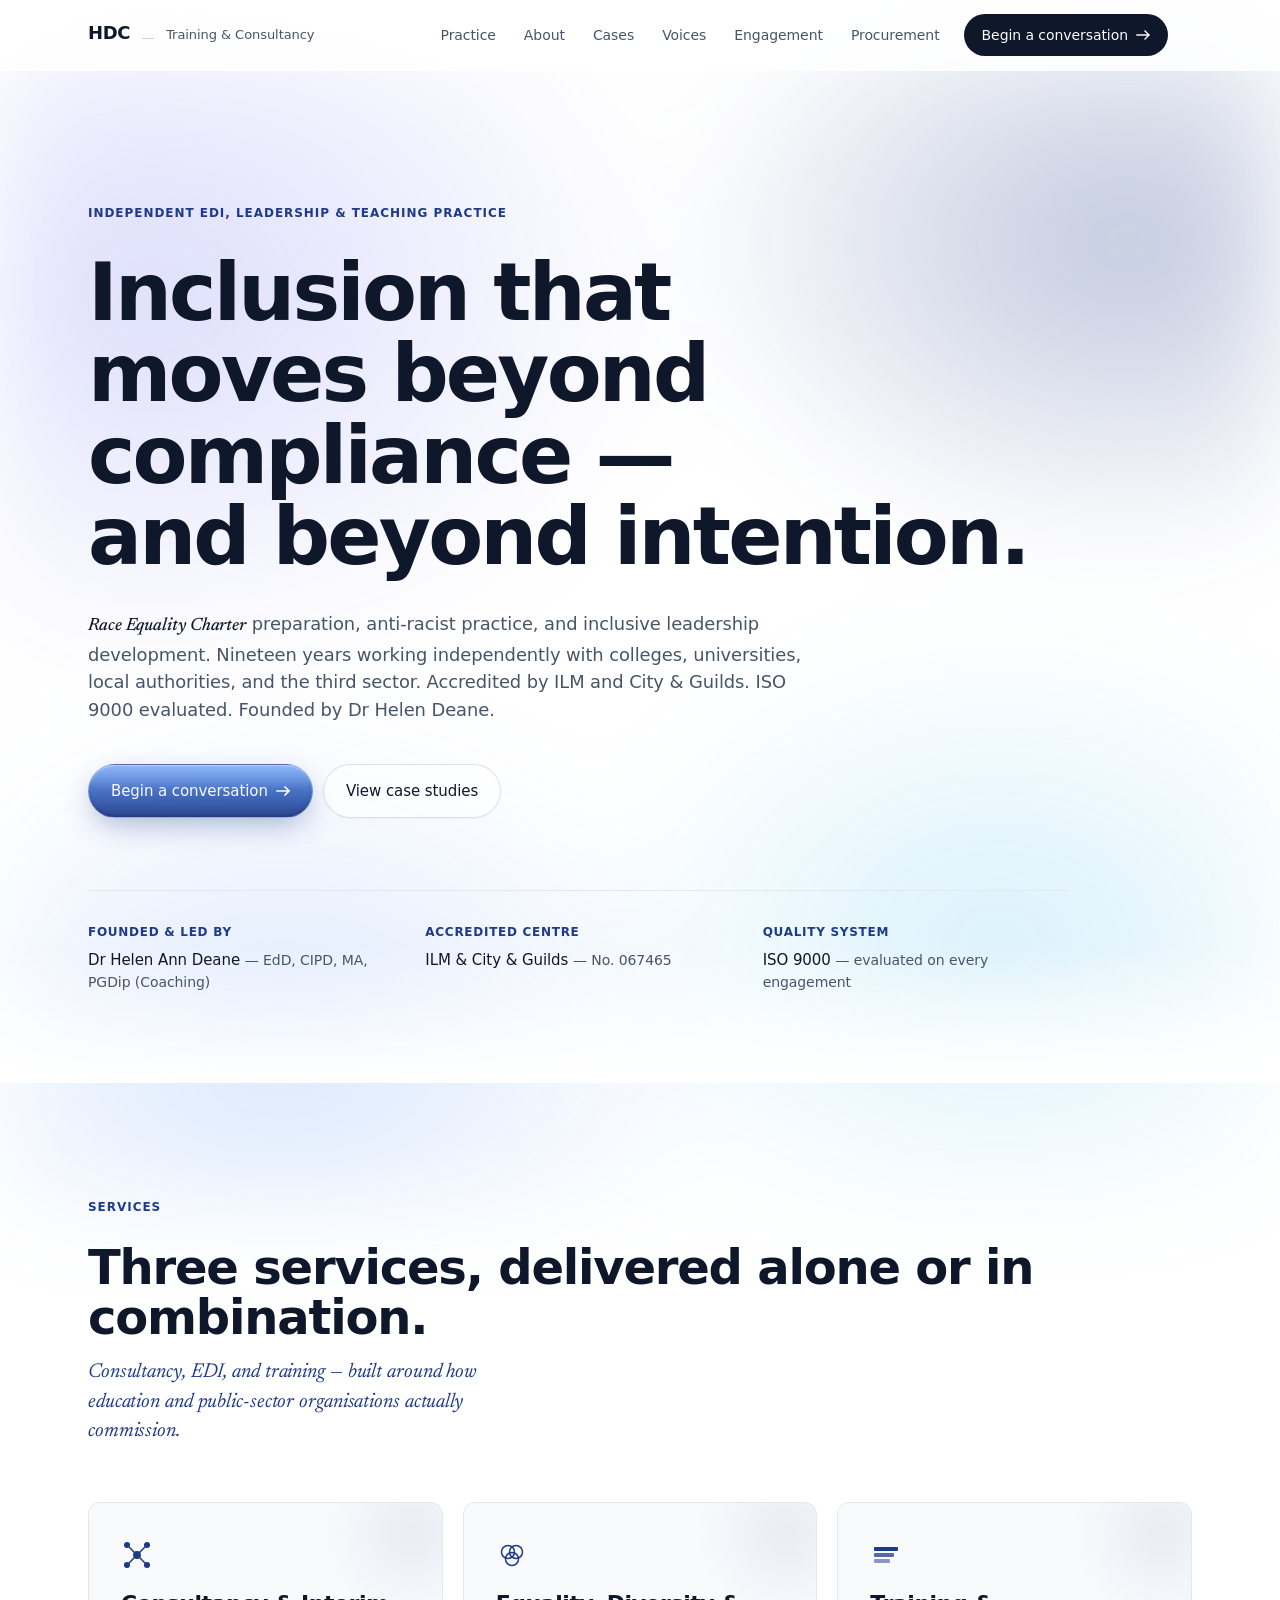
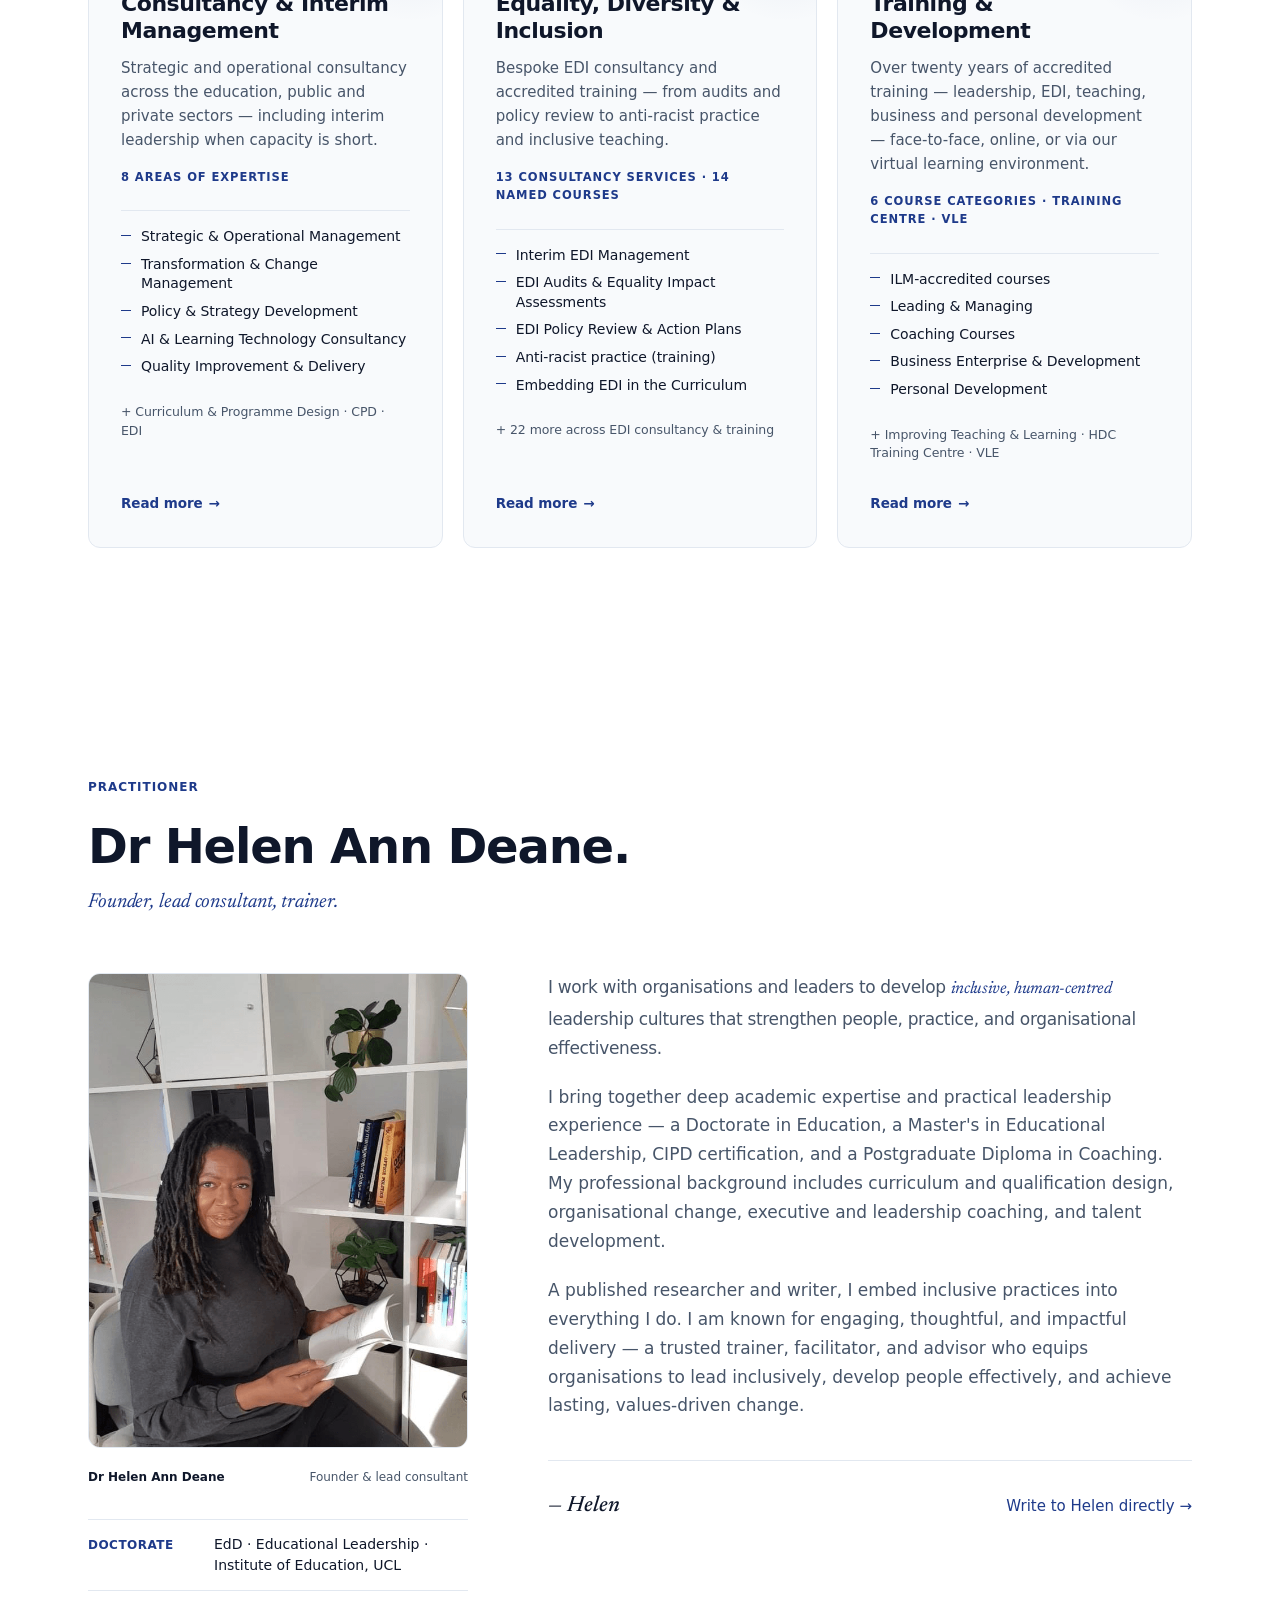
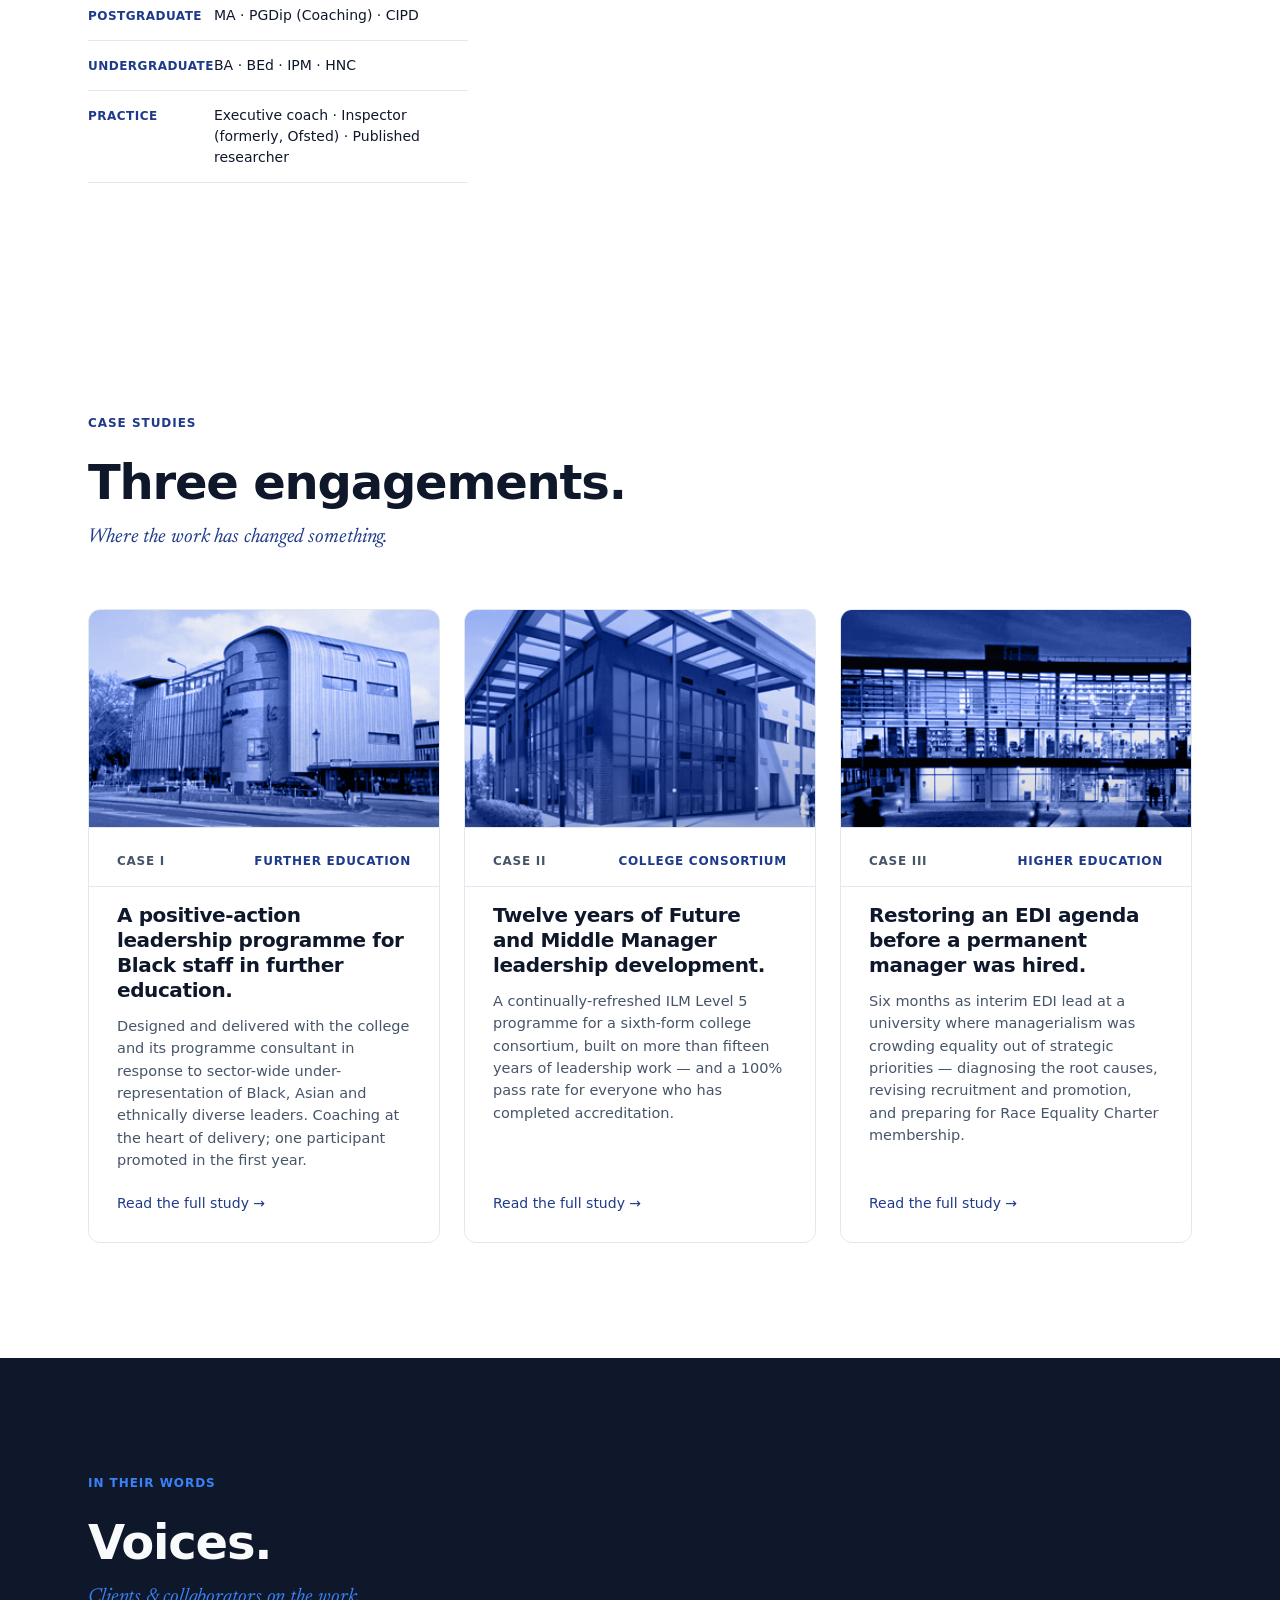
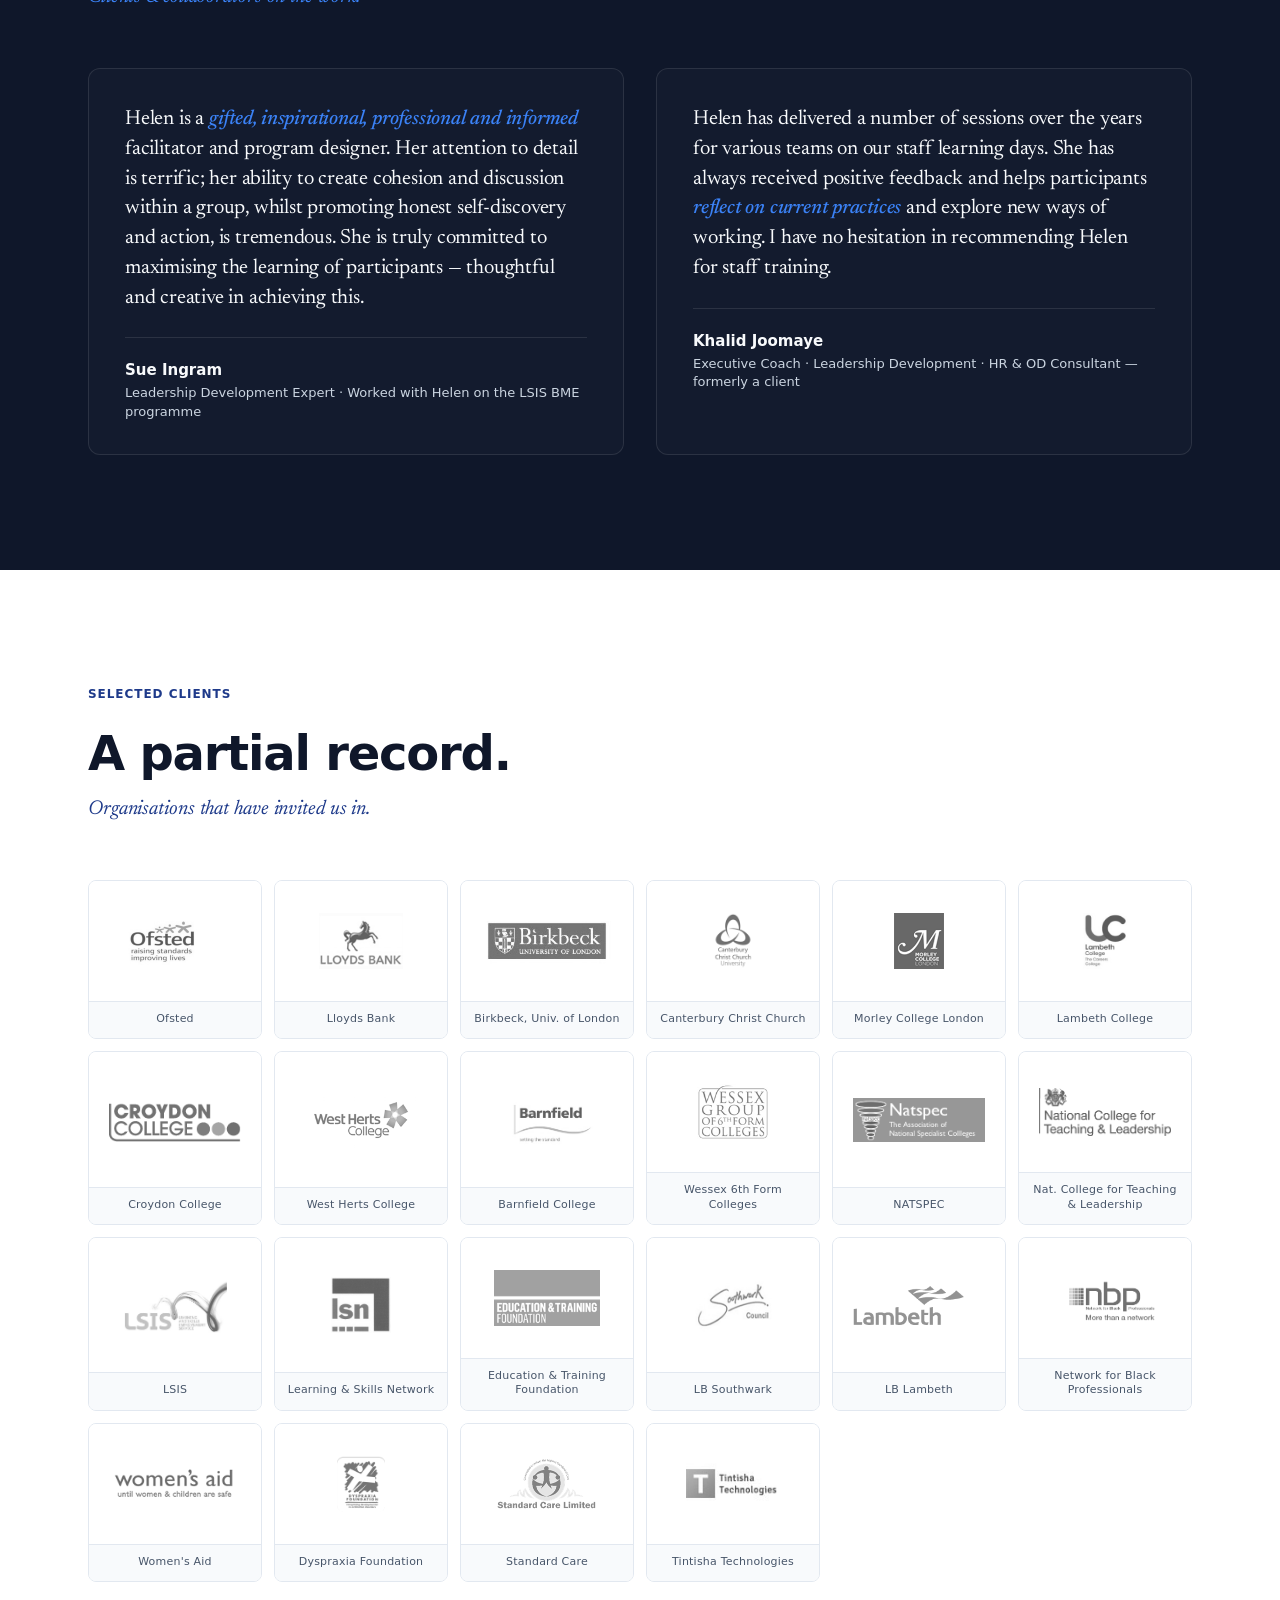
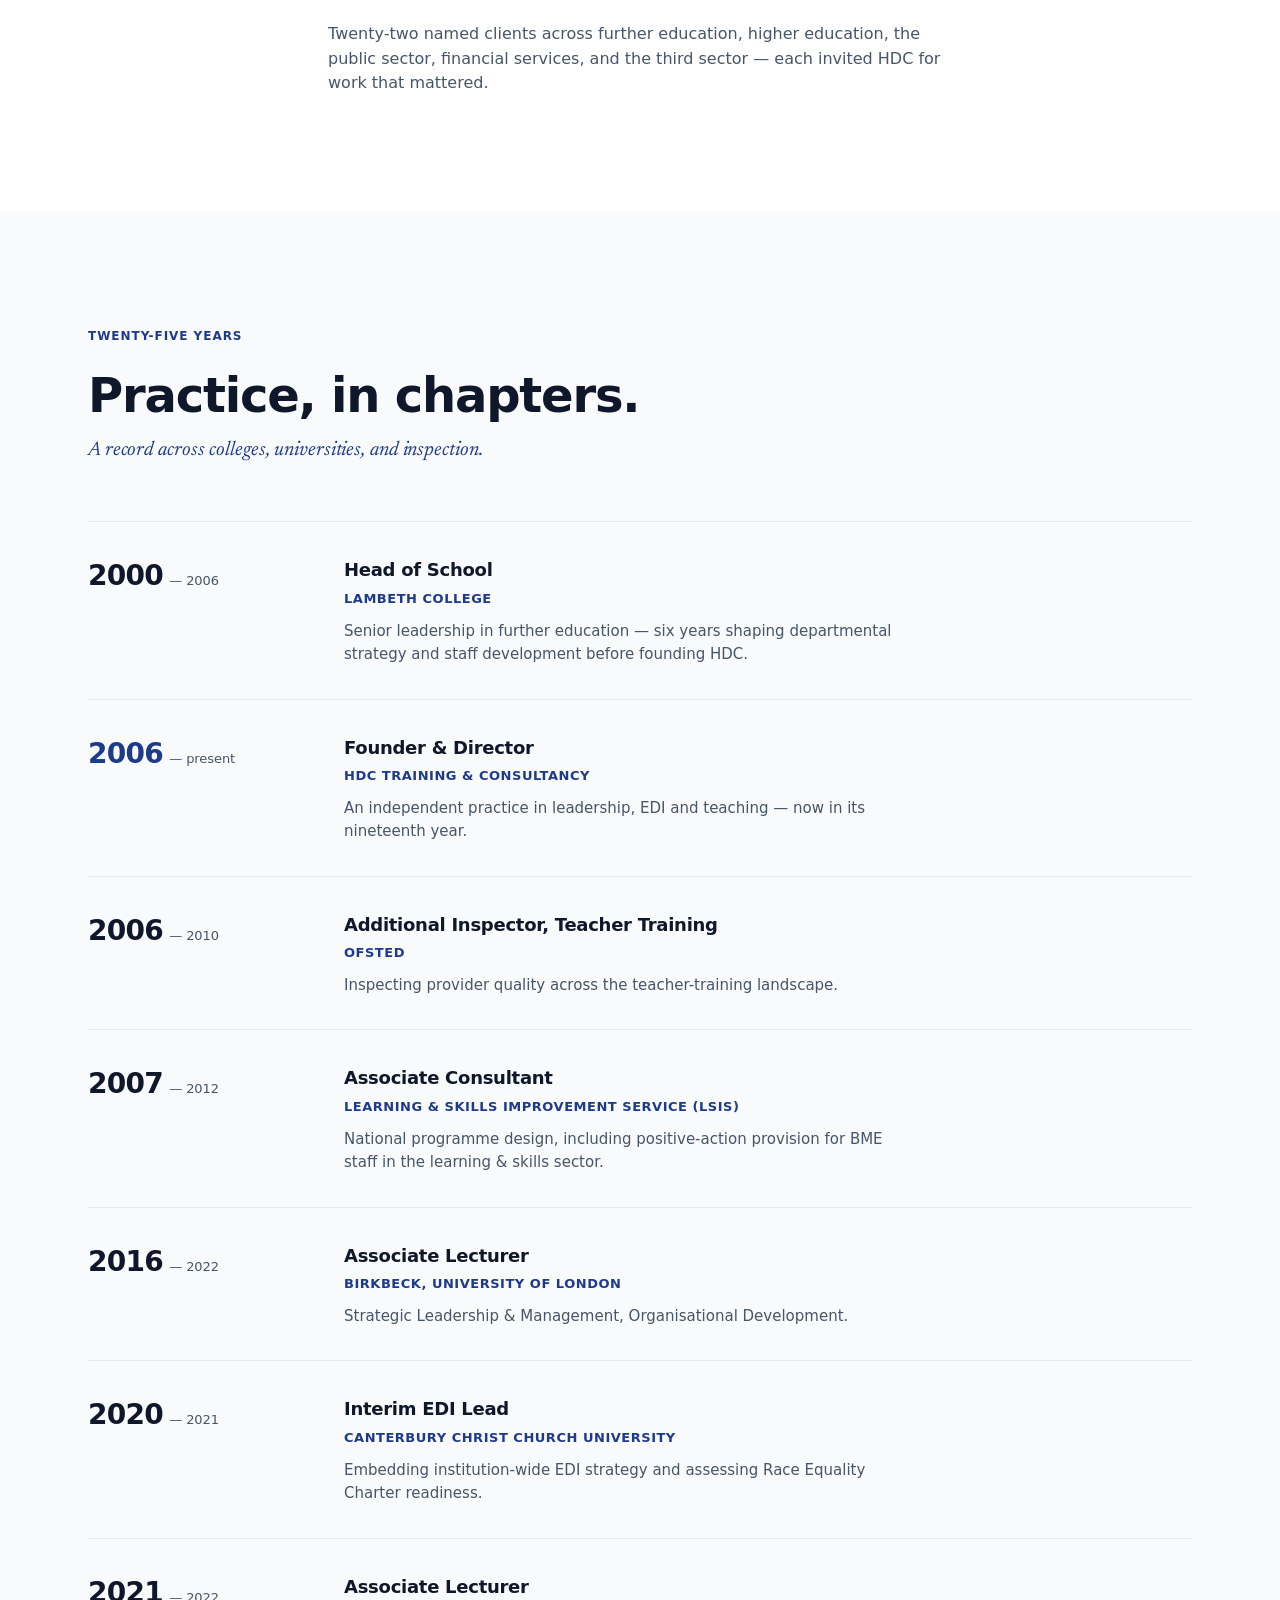
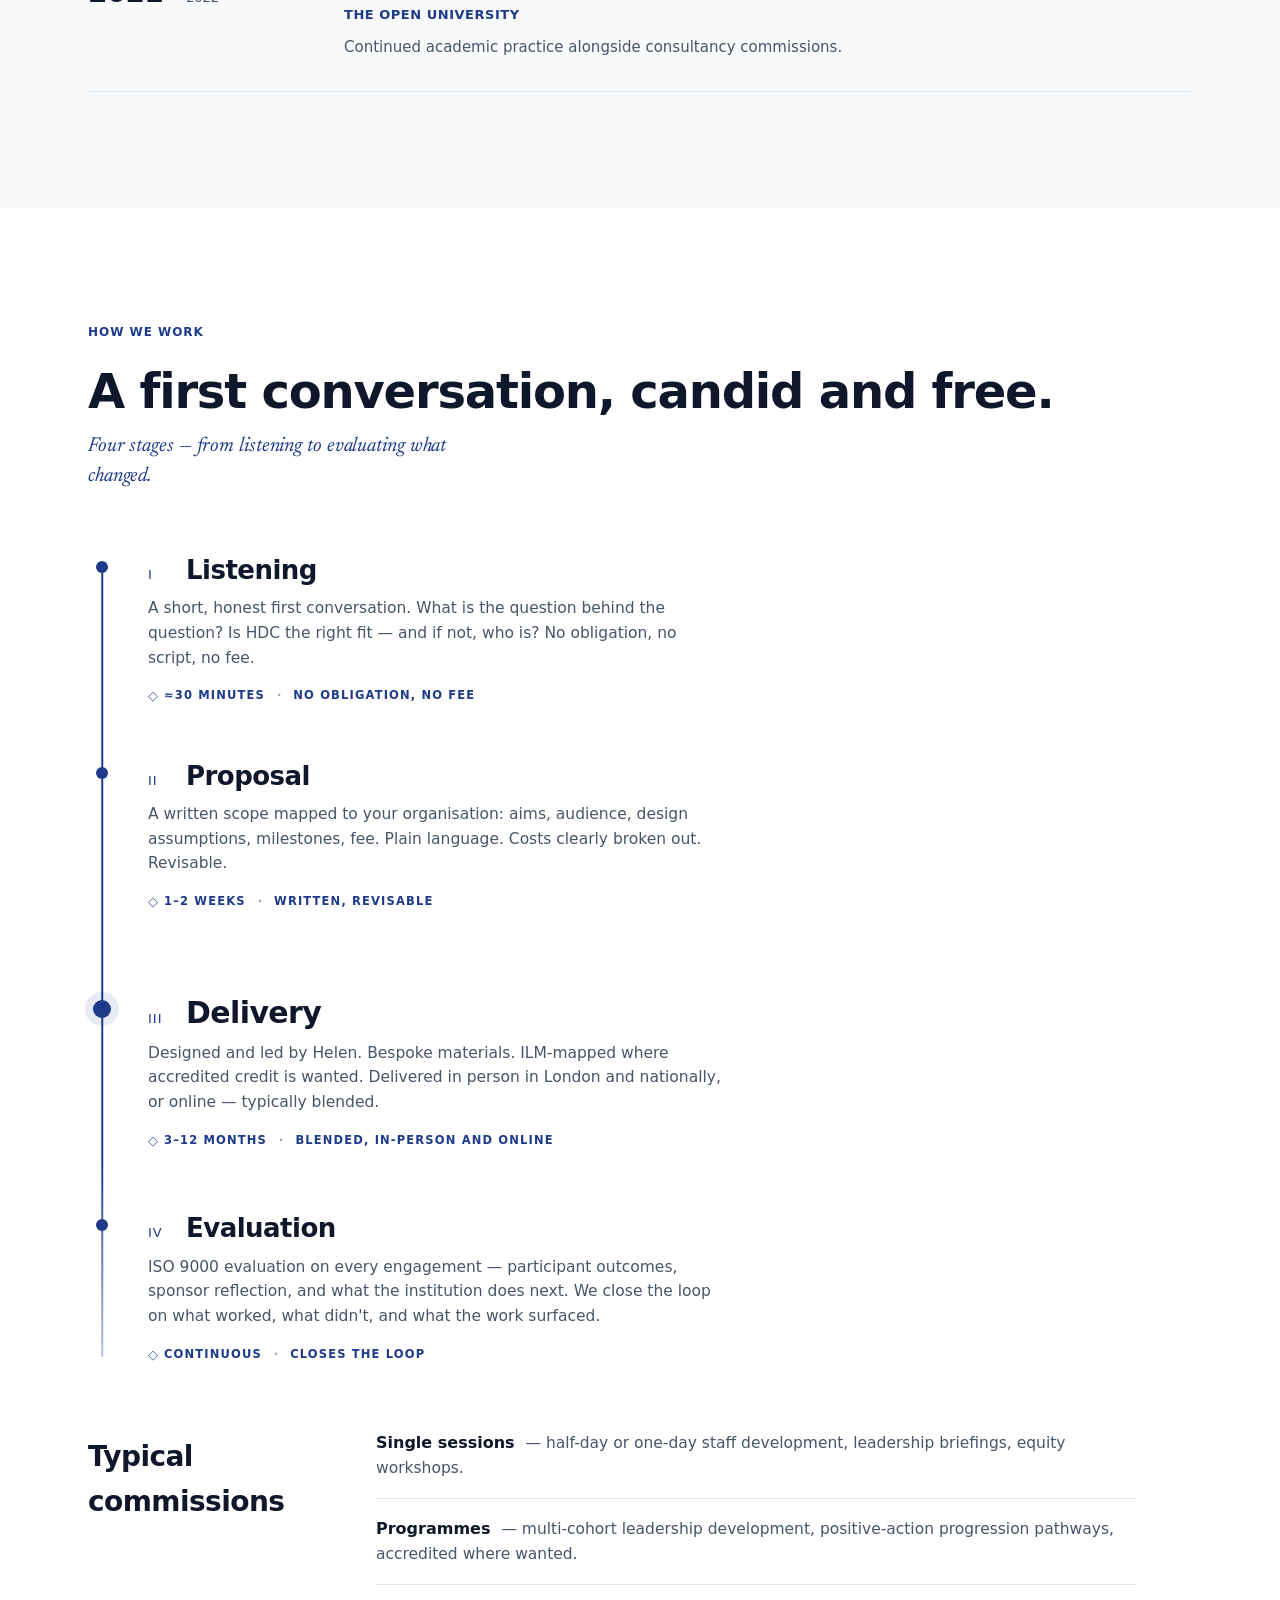
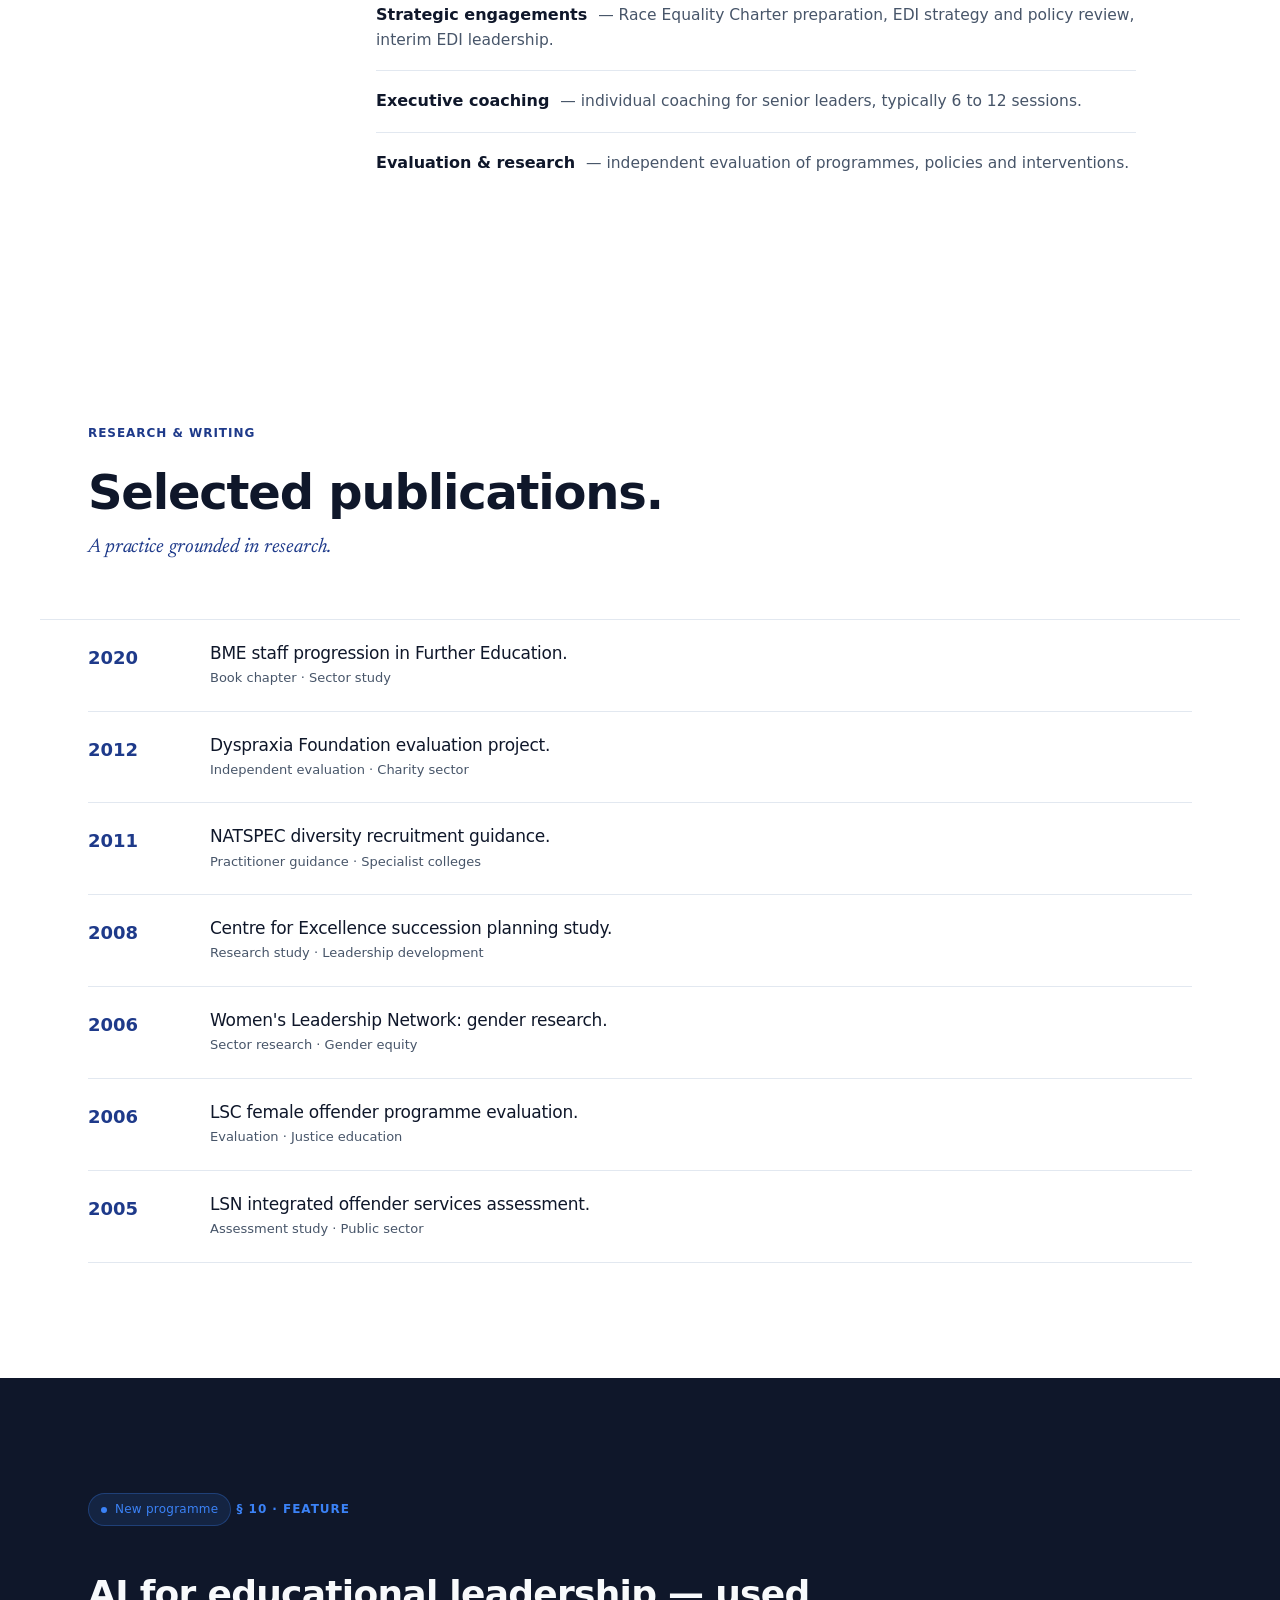
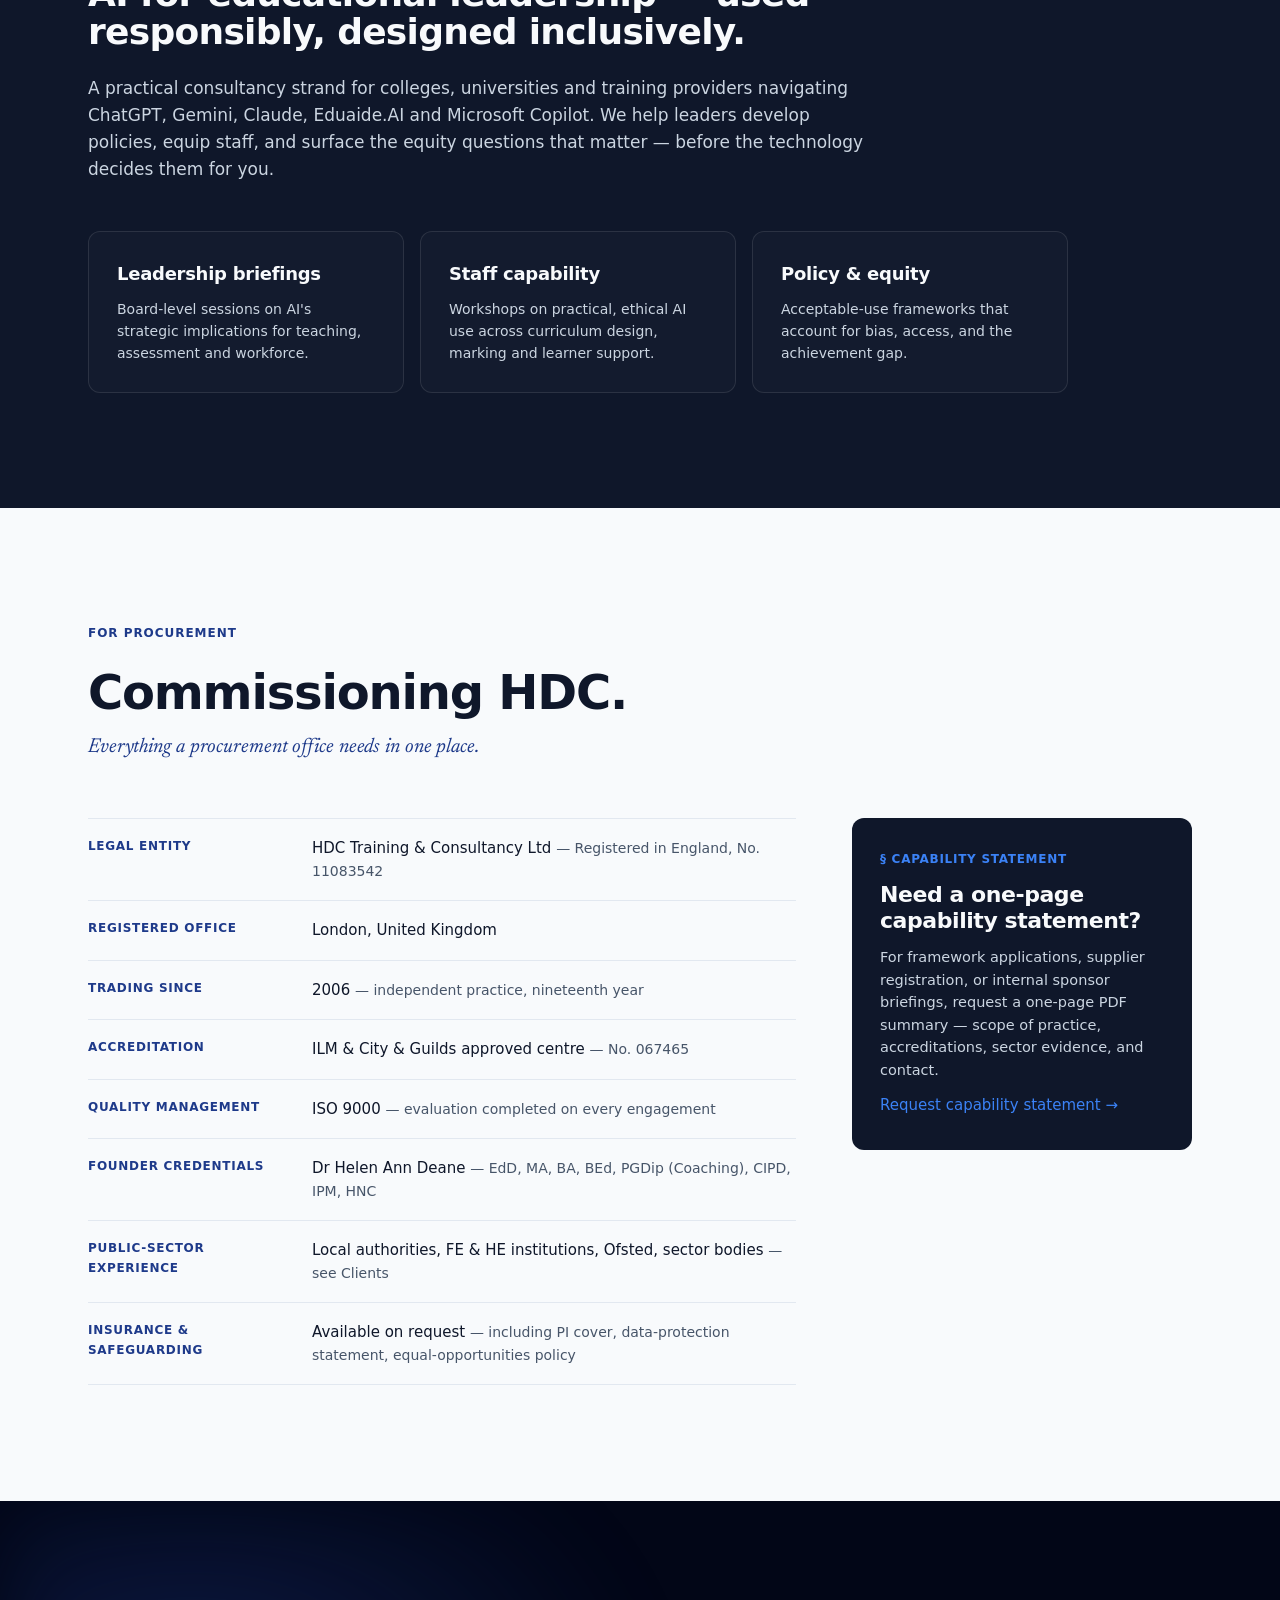
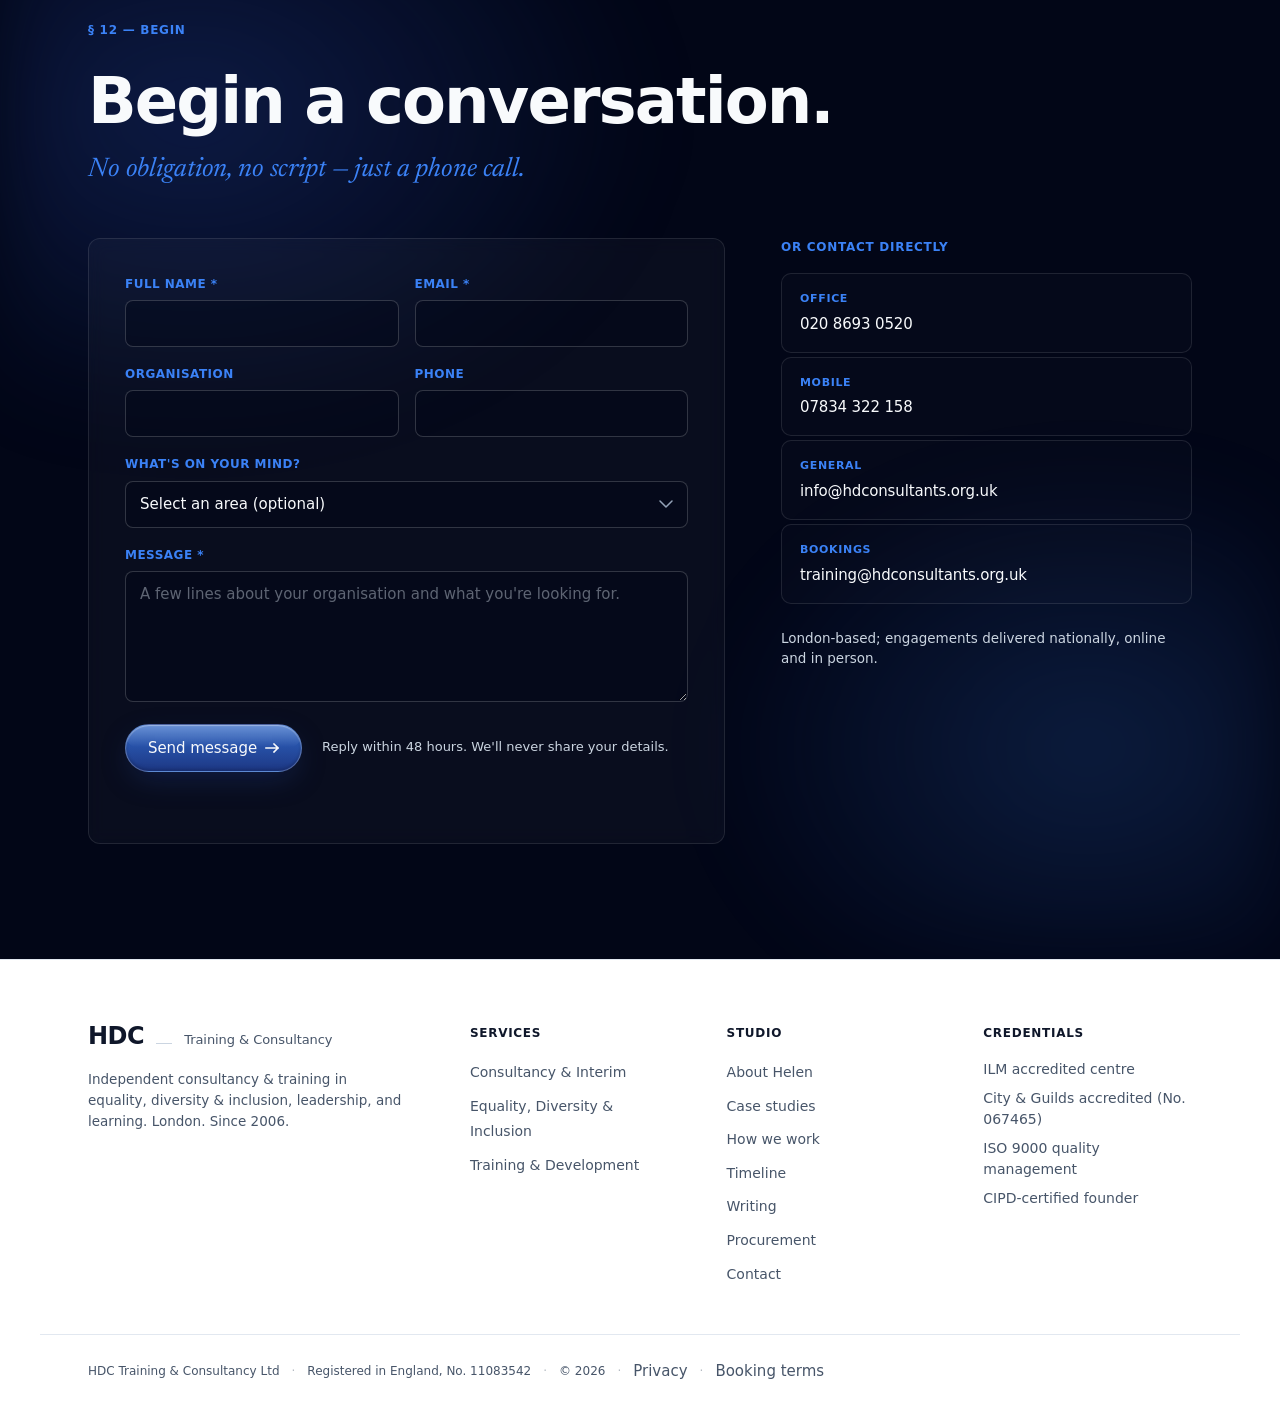
==== index.html @ 1659be04 "initial commit for hdc training website" ====
<!DOCTYPE html>
<html lang="en-GB">
<head>
<meta charset="UTF-8" />
<meta name="viewport" content="width=device-width, initial-scale=1.0" />
<title>HDC Training &amp; Consultancy — Inclusive leadership, EDI &amp; teaching</title>
<meta name="description" content="Independent consultancy and training in equality, diversity &amp; inclusion, leadership, and teaching &amp; learning. Race Equality Charter preparation, anti-racist practice, and inclusive leadership development. Founded by Dr Helen Deane. London, since 2006." />
<meta name="theme-color" content="#1F3320" />

<!-- Open Graph -->
<meta property="og:type" content="website" />
<meta property="og:title" content="HDC Training &amp; Consultancy — Inclusive leadership, EDI &amp; teaching" />
<meta property="og:description" content="Independent EDI, leadership and teaching practice. Race Equality Charter preparation, anti-racist practice, inclusive leadership development. Founded by Dr Helen Deane. London, since 2006." />
<meta property="og:image" content="brand/helen.png" />
<meta property="og:locale" content="en_GB" />

<!-- Favicon (SVG inline — matches editorial mark) -->
<link rel="icon" type="image/svg+xml" href="data:image/svg+xml;utf8,<svg xmlns='http://www.w3.org/2000/svg' viewBox='0 0 64 64'><rect width='64' height='64' fill='%23F2EDDF'/><text x='50%25' y='54%25' dominant-baseline='middle' text-anchor='middle' font-family='Georgia,serif' font-weight='600' font-size='32' fill='%2314130F' letter-spacing='-2'>HDC</text><rect x='10' y='44' width='44' height='1' fill='%231F3320'/></svg>" />

<link rel="preconnect" href="https://fonts.googleapis.com" />
<link rel="preconnect" href="https://fonts.gstatic.com" crossorigin />
<link rel="preconnect" href="https://api.fontshare.com" crossorigin />
<link href="https://fonts.googleapis.com/css2?family=Newsreader:ital,opsz,wght@1,6..72,400..600&display=swap" rel="stylesheet" />
<link rel="stylesheet" href="https://api.fontshare.com/v2/css?f[]=general-sans@400,500,600,700&display=swap" />
<link rel="stylesheet" href="styles.css" />

<!-- Structured data -->
<script type="application/ld+json">
{
  "@context": "https://schema.org",
  "@graph": [
    {
      "@type": "Organization",
      "@id": "https://hdconsultants.org.uk/#org",
      "name": "HDC Training & Consultancy Ltd",
      "url": "https://hdconsultants.org.uk/",
      "logo": "https://hdconsultants.org.uk/brand/helen.png",
      "telephone": "+44 20 8693 0520",
      "email": "info@hdconsultants.org.uk",
      "address": { "@type": "PostalAddress", "addressLocality": "London", "addressCountry": "GB" },
      "founder": { "@id": "https://hdconsultants.org.uk/#helen" },
      "foundingDate": "2006",
      "areaServed": "GB",
      "description": "Independent consultancy and training in equality, diversity & inclusion, leadership, and teaching & learning."
    },
    {
      "@type": "Person",
      "@id": "https://hdconsultants.org.uk/#helen",
      "name": "Dr Helen Ann Deane",
      "jobTitle": "Founder & Lead Consultant",
      "image": "https://hdconsultants.org.uk/brand/helen.png",
      "worksFor": { "@id": "https://hdconsultants.org.uk/#org" },
      "alumniOf": "UCL Institute of Education",
      "knowsAbout": ["Equality Diversity & Inclusion", "Race Equality Charter", "Leadership development", "Executive coaching", "Anti-racist practice", "Further & Higher Education"]
    }
  ]
}
</script>
</head>
<body>

<a class="skip-link" href="#main">Skip to main content</a>

<div class="grain" aria-hidden="true"></div>

<header class="masthead" id="top">
  <div class="masthead__inner">
    <a href="#top" class="logo" aria-label="HDC Training and Consultancy — home">
      <span class="logo__mark">HDC</span>
      <span class="logo__rule"></span>
      <span class="logo__sub">Training &amp; Consultancy</span>
    </a>
    <nav class="nav" aria-label="Primary">
      <a href="#practice">Practice</a>
      <a href="#about">About</a>
      <a href="#case-studies">Cases</a>
      <a href="#testimonials">Voices</a>
      <a href="#engagement">Engagement</a>
      <a href="#procurement">Procurement</a>
    </nav>
    <a href="#contact" class="masthead__cta">
      <span>Begin a conversation</span>
      <svg width="14" height="10" viewBox="0 0 14 10" fill="none" aria-hidden="true"><path d="M1 5H13M13 5L9 1M13 5L9 9" stroke="currentColor" stroke-width="1.4" stroke-linecap="square"/></svg>
    </a>
    <button class="nav-toggle" type="button" aria-label="Open navigation menu" aria-expanded="false" aria-controls="mobile-nav">
      <span class="nav-toggle__bar"></span>
      <span class="nav-toggle__bar"></span>
      <span class="nav-toggle__bar"></span>
    </button>
  </div>
</header>

<!-- ─── MOBILE NAV DRAWER ────────────────────────────────────────────── -->
<div class="mobile-nav" id="mobile-nav" aria-hidden="true">
  <nav aria-label="Primary mobile">
    <a href="service-consultancy.html">Consultancy &amp; Interim</a>
    <a href="service-edi.html">EDI</a>
    <a href="service-training.html">Training &amp; Development</a>
    <a href="#about">About</a>
    <a href="#case-studies">Cases</a>
    <a href="#testimonials">Voices</a>
    <a href="#engagement">Engagement</a>
    <a href="#procurement">Procurement</a>
    <a href="#contact" class="mobile-nav__cta">Begin a conversation →</a>
  </nav>
</div>

<main id="main">

<!-- ─── HERO ──────────────────────────────────────────────────────────── -->
<section class="hero">
  <div class="hero__grid">
    <aside class="hero__side">
      <div class="hero__index">
        <span class="section-no">§ 01</span>
        <span class="section-name">Practice</span>
      </div>
      <div class="hero__est">
        <div class="hero__est-num">2006</div>
        <div class="hero__est-label">Year of founding</div>
      </div>
    </aside>

    <div class="hero__main">
      <p class="eyebrow eyebrow--hero">
        <span class="eyebrow__sq"></span>
        Independent EDI, leadership &amp; teaching practice
      </p>

      <h1 class="display display--hero">
        <span class="reveal" style="--d:.05s">Inclusion that</span>
        <span class="reveal" style="--d:.12s">moves beyond</span>
        <span class="reveal" style="--d:.19s">compliance —</span>
        <span class="reveal" style="--d:.26s">and beyond intention.</span>
      </h1>

      <p class="hero__lede reveal" style="--d:.42s">
        <em>Race Equality Charter</em> preparation, anti-racist practice, and inclusive leadership development. Nineteen years working independently with colleges, universities, local authorities, and the third sector. Accredited by ILM and City &amp; Guilds. ISO 9000 evaluated. Founded by Dr Helen Deane.
      </p>

      <div class="hero__actions reveal" style="--d:.56s">
        <a href="#contact" class="btn btn--solid">
          <span>Begin a conversation</span>
          <svg width="14" height="10" viewBox="0 0 14 10" fill="none" aria-hidden="true"><path d="M1 5H13M13 5L9 1M13 5L9 9" stroke="currentColor" stroke-width="1.6" stroke-linecap="square"/></svg>
        </a>
        <a href="#case-studies" class="btn btn--ghost">
          <span>View case studies</span>
        </a>
      </div>

      <div class="hero__meta reveal" style="--d:.7s">
        <div class="hero__meta-item">
          <div class="hero__meta-k">Founded &amp; led by</div>
          <div class="hero__meta-v">Dr Helen Ann Deane <span class="dim">— EdD, CIPD, MA, PGDip (Coaching)</span></div>
        </div>
        <div class="hero__meta-item">
          <div class="hero__meta-k">Accredited centre</div>
          <div class="hero__meta-v">ILM &amp; City &amp; Guilds <span class="dim">— No. 067465</span></div>
        </div>
        <div class="hero__meta-item">
          <div class="hero__meta-k">Quality system</div>
          <div class="hero__meta-v">ISO 9000 <span class="dim">— evaluated on every engagement</span></div>
        </div>
      </div>
    </div>
  </div>

  <div class="hero__rail">
    <span class="hero__rail-text">Inclusive · Reflective · Evidence-led</span>
  </div>
</section>

<!-- ─── CREDENTIAL TICKER ────────────────────────────────────────────── -->
<section class="ticker" aria-label="Sector experience">
  <div class="ticker__track">
    <span>Further Education</span><i></i>
    <span>Higher Education</span><i></i>
    <span>Ofsted</span><i></i>
    <span>Local Authorities</span><i></i>
    <span>Charities &amp; Networks</span><i></i>
    <span>Financial Services</span><i></i>
    <span>SMEs &amp; Enterprise</span><i></i>
    <span>Further Education</span><i></i>
    <span>Higher Education</span><i></i>
    <span>Ofsted</span><i></i>
    <span>Local Authorities</span><i></i>
    <span>Charities &amp; Networks</span><i></i>
    <span>Financial Services</span><i></i>
    <span>SMEs &amp; Enterprise</span><i></i>
  </div>
</section>

<!-- ─── SERVICES — three real services with sub-service lists ────────── -->
<section class="pillars" id="practice">
  <div class="section-head">
    <div class="section-head__top">
      <span class="section-no">§ 02</span>
      <span class="section-name">Services</span>
    </div>
    <h2 class="display display--lg">
      Three services, delivered alone or in combination.
      <em class="dim-em">Consultancy, EDI, and training — built around how education and public-sector organisations actually commission.</em>
    </h2>
  </div>

  <ol class="pillar-list">
    <!-- Service 1: Consultancy & Interim Management -->
    <li class="pillar pillar--linked">
      <a class="pillar__link-overlay" href="service-consultancy.html" aria-label="Read about Consultancy & Interim Management"></a>
      <div class="pillar__icon" aria-hidden="true">
        <svg viewBox="0 0 32 32" fill="none" stroke="currentColor" stroke-width="1.5" stroke-linecap="round" stroke-linejoin="round">
          <circle cx="16" cy="16" r="3.2" fill="currentColor" />
          <circle cx="6" cy="6" r="2.3" fill="currentColor" />
          <circle cx="26" cy="6" r="2.3" fill="currentColor" />
          <circle cx="6" cy="26" r="2.3" fill="currentColor" />
          <circle cx="26" cy="26" r="2.3" fill="currentColor" />
          <line x1="8.3" y1="8.3" x2="13.7" y2="13.7" />
          <line x1="23.7" y1="8.3" x2="18.3" y2="13.7" />
          <line x1="8.3" y1="23.7" x2="13.7" y2="18.3" />
          <line x1="23.7" y1="23.7" x2="18.3" y2="18.3" />
        </svg>
      </div>
      <div class="pillar__body">
        <h3 class="pillar__title">Consultancy &amp; Interim Management</h3>
        <p class="pillar__lede">
          Strategic and operational consultancy across the education, public and private sectors — including interim leadership when capacity is short.
        </p>
        <div class="pillar__meta">8 areas of expertise</div>
        <ul class="pillar__services">
          <li>Strategic &amp; Operational Management</li>
          <li>Transformation &amp; Change Management</li>
          <li>Policy &amp; Strategy Development</li>
          <li>AI &amp; Learning Technology Consultancy</li>
          <li>Quality Improvement &amp; Delivery</li>
        </ul>
        <p class="pillar__more">+ Curriculum &amp; Programme Design · CPD · EDI</p>
        <span class="pillar__cta">Read more <span aria-hidden="true">→</span></span>
      </div>
    </li>

    <!-- Service 2: Equality, Diversity & Inclusion -->
    <li class="pillar pillar--linked">
      <a class="pillar__link-overlay" href="service-edi.html" aria-label="Read about Equality, Diversity & Inclusion"></a>
      <div class="pillar__icon" aria-hidden="true">
        <svg viewBox="0 0 32 32" fill="none" stroke="currentColor" stroke-width="1.5" stroke-linejoin="round">
          <circle cx="12" cy="13" r="6.5" />
          <circle cx="20" cy="13" r="6.5" />
          <circle cx="16" cy="20" r="6.5" />
        </svg>
      </div>
      <div class="pillar__body">
        <h3 class="pillar__title">Equality, Diversity &amp; Inclusion</h3>
        <p class="pillar__lede">
          Bespoke EDI consultancy and accredited training — from audits and policy review to anti-racist practice and inclusive teaching.
        </p>
        <div class="pillar__meta">13 consultancy services · 14 named courses</div>
        <ul class="pillar__services">
          <li>Interim EDI Management</li>
          <li>EDI Audits &amp; Equality Impact Assessments</li>
          <li>EDI Policy Review &amp; Action Plans</li>
          <li>Anti-racist practice (training)</li>
          <li>Embedding EDI in the Curriculum</li>
        </ul>
        <p class="pillar__more">+ 22 more across EDI consultancy &amp; training</p>
        <span class="pillar__cta">Read more <span aria-hidden="true">→</span></span>
      </div>
    </li>

    <!-- Service 3: Training & Development -->
    <li class="pillar pillar--linked">
      <a class="pillar__link-overlay" href="service-training.html" aria-label="Read about Training & Development"></a>
      <div class="pillar__icon" aria-hidden="true">
        <svg viewBox="0 0 32 32" fill="currentColor" stroke="none">
          <rect x="4" y="8" width="24" height="4" rx="1" />
          <rect x="4" y="14" width="20" height="4" rx="1" opacity="0.75" />
          <rect x="4" y="20" width="16" height="4" rx="1" opacity="0.50" />
        </svg>
      </div>
      <div class="pillar__body">
        <h3 class="pillar__title">Training &amp; Development</h3>
        <p class="pillar__lede">
          Over twenty years of accredited training — leadership, EDI, teaching, business and personal development — face-to-face, online, or via our virtual learning environment.
        </p>
        <div class="pillar__meta">6 course categories · Training Centre · VLE</div>
        <ul class="pillar__services">
          <li>ILM-accredited courses</li>
          <li>Leading &amp; Managing</li>
          <li>Coaching Courses</li>
          <li>Business Enterprise &amp; Development</li>
          <li>Personal Development</li>
        </ul>
        <p class="pillar__more">+ Improving Teaching &amp; Learning · HDC Training Centre · VLE</p>
        <span class="pillar__cta">Read more <span aria-hidden="true">→</span></span>
      </div>
    </li>
  </ol>
</section>

<!-- ─── ABOUT / HELEN ────────────────────────────────────────────────── -->
<section class="about" id="about">
  <div class="section-head">
    <div class="section-head__top">
      <span class="section-no">§ 03</span>
      <span class="section-name">Practitioner</span>
    </div>
    <h2 class="display display--lg">
      Dr Helen Ann Deane.
      <em class="dim-em">Founder, lead consultant, trainer.</em>
    </h2>
  </div>

  <div class="about__grid">
    <div class="about__portrait">
      <div class="portrait">
        <figure class="portrait__frame portrait__frame--photo">
          <img src="brand/helen.png" alt="Dr Helen Ann Deane, founder of HDC Training &amp; Consultancy" class="portrait__img" loading="lazy" decoding="async" />
          <div class="portrait__corners" aria-hidden="true">
            <span></span><span></span><span></span><span></span>
          </div>
        </figure>
        <figcaption class="portrait__caption">
          <div class="portrait__caption-k">Dr Helen Ann Deane</div>
          <div class="portrait__caption-v">Founder &amp; lead consultant</div>
        </figcaption>
      </div>

      <dl class="creds">
        <div><dt>Doctorate</dt><dd>EdD · Educational Leadership · Institute of Education, UCL</dd></div>
        <div><dt>Postgraduate</dt><dd>MA · PGDip (Coaching) · CIPD</dd></div>
        <div><dt>Undergraduate</dt><dd>BA · BEd · IPM · HNC</dd></div>
        <div><dt>Practice</dt><dd>Executive coach · Inspector (formerly, Ofsted) · Published researcher</dd></div>
      </dl>
    </div>

    <div class="about__copy">
      <p class="about__opener">
        I work with organisations and leaders to develop <em>inclusive, human-centred</em> leadership cultures that strengthen people, practice, and organisational effectiveness.
      </p>
      <p>
        I bring together deep academic expertise and practical leadership experience — a Doctorate in Education, a Master's in Educational Leadership, CIPD certification, and a Postgraduate Diploma in Coaching. My professional background includes curriculum and qualification design, organisational change, executive and leadership coaching, and talent development.
      </p>
      <p>
        A published researcher and writer, I embed inclusive practices into everything I do. I am known for engaging, thoughtful, and impactful delivery — a trusted trainer, facilitator, and advisor who equips organisations to lead inclusively, develop people effectively, and achieve lasting, values-driven change.
      </p>

      <div class="about__signoff">
        <div class="signature">— Helen</div>
        <a href="#contact" class="inline-link">Write to Helen directly →</a>
      </div>
    </div>
  </div>
</section>

<!-- ─── CASE STUDIES (promoted up) ───────────────────────────────────── -->
<section class="cases" id="case-studies">
  <div class="section-head">
    <div class="section-head__top">
      <span class="section-no">§ 04</span>
      <span class="section-name">Case studies</span>
    </div>
    <h2 class="display display--lg">
      Three engagements.
      <em class="dim-em">Where the work has changed something.</em>
    </h2>
  </div>

  <div class="cases__grid">
    <article class="case">
      <a href="case-i.html" class="case__thumb" aria-hidden="true" tabindex="-1">
        <img src="brand/cases/case-i.png" alt="" loading="lazy" decoding="async" />
      </a>
      <header class="case__head">
        <span class="case__no">Case I</span>
        <span class="case__sector">Further Education</span>
      </header>
      <h3 class="case__title">A positive-action leadership programme for Black staff in further education.</h3>
      <p class="case__lede">
        Designed and delivered with the college and its programme consultant in response to sector-wide under-representation of Black, Asian and ethnically diverse leaders. Coaching at the heart of delivery; one participant promoted in the first year.
      </p>
      <a href="case-i.html" class="case__link">Read the full study →</a>
    </article>
    <article class="case">
      <a href="case-ii.html" class="case__thumb" aria-hidden="true" tabindex="-1">
        <img src="brand/cases/case-ii.png" alt="" loading="lazy" decoding="async" />
      </a>
      <header class="case__head">
        <span class="case__no">Case II</span>
        <span class="case__sector">College Consortium</span>
      </header>
      <h3 class="case__title">Twelve years of Future and Middle Manager leadership development.</h3>
      <p class="case__lede">
        A continually-refreshed ILM Level 5 programme for a sixth-form college consortium, built on more than fifteen years of leadership work — and a 100% pass rate for everyone who has completed accreditation.
      </p>
      <a href="case-ii.html" class="case__link">Read the full study →</a>
    </article>
    <article class="case">
      <a href="case-iii.html" class="case__thumb" aria-hidden="true" tabindex="-1">
        <img src="brand/cases/case-iii.png" alt="" loading="lazy" decoding="async" />
      </a>
      <header class="case__head">
        <span class="case__no">Case III</span>
        <span class="case__sector">Higher Education</span>
      </header>
      <h3 class="case__title">Restoring an EDI agenda before a permanent manager was hired.</h3>
      <p class="case__lede">
        Six months as interim EDI lead at a university where managerialism was crowding equality out of strategic priorities — diagnosing the root causes, revising recruitment and promotion, and preparing for Race Equality Charter membership.
      </p>
      <a href="case-iii.html" class="case__link">Read the full study →</a>
    </article>
  </div>
</section>

<!-- ─── TESTIMONIALS ─────────────────────────────────────────────────── -->
<section class="voices" id="testimonials">
  <div class="section-head section-head--invert">
    <div class="section-head__top">
      <span class="section-no">§ 05</span>
      <span class="section-name">In their words</span>
    </div>
    <h2 class="display display--lg">
      Voices.
      <em class="dim-em">Clients &amp; collaborators on the work.</em>
    </h2>
  </div>

  <div class="voices__grid">
    <figure class="voice">
      <span class="voice__mark">&ldquo;</span>
      <blockquote>
        Helen is a <em>gifted, inspirational, professional and informed</em> facilitator and program designer. Her attention to detail is terrific; her ability to create cohesion and discussion within a group, whilst promoting honest self-discovery and action, is tremendous. She is truly committed to maximising the learning of participants — thoughtful and creative in achieving this.
      </blockquote>
      <figcaption>
        <div class="voice__who">Sue Ingram</div>
        <div class="voice__role">Leadership Development Expert · Worked with Helen on the LSIS BME programme</div>
      </figcaption>
    </figure>

    <figure class="voice">
      <span class="voice__mark">&ldquo;</span>
      <blockquote>
        Helen has delivered a number of sessions over the years for various teams on our staff learning days. She has always received positive feedback and helps participants <em>reflect on current practices</em> and explore new ways of working. I have no hesitation in recommending Helen for staff training.
      </blockquote>
      <figcaption>
        <div class="voice__who">Khalid Joomaye</div>
        <div class="voice__role">Executive Coach · Leadership Development · HR &amp; OD Consultant — formerly a client</div>
      </figcaption>
    </figure>
  </div>
</section>

<!-- ─── CLIENTS ──────────────────────────────────────────────────────── -->
<section class="clients" id="clients">
  <div class="section-head">
    <div class="section-head__top">
      <span class="section-no">§ 06</span>
      <span class="section-name">Selected clients</span>
    </div>
    <h2 class="display display--lg">
      A partial record.
      <em class="dim-em">Organisations that have invited us in.</em>
    </h2>
  </div>

  <ul class="client-logos">
    <li class="client-logo"><div class="client-logo__plate"><img src="client-logos/ofsted.png" alt="Ofsted" loading="lazy"></div><div class="client-logo__name">Ofsted</div></li>
    <li class="client-logo"><div class="client-logo__plate"><img src="client-logos/lloyds-bank.png" alt="Lloyds Bank" loading="lazy"></div><div class="client-logo__name">Lloyds Bank</div></li>
    <li class="client-logo"><div class="client-logo__plate"><img src="client-logos/birkbeck.png" alt="Birkbeck, University of London" loading="lazy"></div><div class="client-logo__name">Birkbeck, Univ. of London</div></li>
    <li class="client-logo"><div class="client-logo__plate"><img src="client-logos/canterbury-christ-church.png" alt="Canterbury Christ Church University" loading="lazy"></div><div class="client-logo__name">Canterbury Christ Church</div></li>
    <li class="client-logo"><div class="client-logo__plate"><img src="client-logos/morley-college.png" alt="Morley College London" loading="lazy"></div><div class="client-logo__name">Morley College London</div></li>
    <li class="client-logo"><div class="client-logo__plate"><img src="client-logos/lambeth-college.png" alt="Lambeth College" loading="lazy"></div><div class="client-logo__name">Lambeth College</div></li>

    <li class="client-logo"><div class="client-logo__plate"><img src="client-logos/croydon-college.png" alt="Croydon College" loading="lazy"></div><div class="client-logo__name">Croydon College</div></li>
    <li class="client-logo"><div class="client-logo__plate"><img src="client-logos/west-herts-college.png" alt="West Herts College" loading="lazy"></div><div class="client-logo__name">West Herts College</div></li>
    <li class="client-logo"><div class="client-logo__plate"><img src="client-logos/barnfield-college.png" alt="Barnfield College" loading="lazy"></div><div class="client-logo__name">Barnfield College</div></li>
    <li class="client-logo"><div class="client-logo__plate"><img src="client-logos/wessex-colleges.png" alt="Wessex Group of 6th Form Colleges" loading="lazy"></div><div class="client-logo__name">Wessex 6th Form Colleges</div></li>
    <li class="client-logo"><div class="client-logo__plate"><img src="client-logos/natspec.png" alt="NATSPEC – Association of Specialist Colleges" loading="lazy"></div><div class="client-logo__name">NATSPEC</div></li>
    <li class="client-logo"><div class="client-logo__plate"><img src="client-logos/nctl.png" alt="National College for Teaching &amp; Leadership" loading="lazy"></div><div class="client-logo__name">Nat. College for Teaching &amp; Leadership</div></li>

    <li class="client-logo"><div class="client-logo__plate"><img src="client-logos/lsis.png" alt="Learning &amp; Skills Improvement Service" loading="lazy"></div><div class="client-logo__name">LSIS</div></li>
    <li class="client-logo"><div class="client-logo__plate"><img src="client-logos/lsn.png" alt="Learning &amp; Skills Network" loading="lazy"></div><div class="client-logo__name">Learning &amp; Skills Network</div></li>
    <li class="client-logo"><div class="client-logo__plate"><img src="client-logos/etf.png" alt="Education and Training Foundation" loading="lazy"></div><div class="client-logo__name">Education &amp; Training Foundation</div></li>
    <li class="client-logo"><div class="client-logo__plate"><img src="client-logos/southwark-council.png" alt="London Borough of Southwark" loading="lazy"></div><div class="client-logo__name">LB Southwark</div></li>
    <li class="client-logo"><div class="client-logo__plate"><img src="client-logos/lambeth-council.png" alt="London Borough of Lambeth" loading="lazy"></div><div class="client-logo__name">LB Lambeth</div></li>
    <li class="client-logo"><div class="client-logo__plate"><img src="client-logos/nbp.png" alt="Network for Black Professionals" loading="lazy"></div><div class="client-logo__name">Network for Black Professionals</div></li>

    <li class="client-logo"><div class="client-logo__plate"><img src="client-logos/womens-aid.png" alt="Women's Aid" loading="lazy"></div><div class="client-logo__name">Women's Aid</div></li>
    <li class="client-logo"><div class="client-logo__plate"><img src="client-logos/dyspraxia-foundation.png" alt="Dyspraxia Foundation" loading="lazy"></div><div class="client-logo__name">Dyspraxia Foundation</div></li>
    <li class="client-logo"><div class="client-logo__plate"><img src="client-logos/standard-care.png" alt="Standard Care Limited" loading="lazy"></div><div class="client-logo__name">Standard Care</div></li>
    <li class="client-logo"><div class="client-logo__plate"><img src="client-logos/tintisha.png" alt="Tintisha Technologies" loading="lazy"></div><div class="client-logo__name">Tintisha Technologies</div></li>
  </ul>

  <p class="clients__foot">Twenty-two named clients across further education, higher education, the public sector, financial services, and the third sector — each invited HDC for work that mattered.</p>
</section>

<!-- ─── TIMELINE ─────────────────────────────────────────────────────── -->
<section class="timeline" id="timeline">
  <div class="section-head">
    <div class="section-head__top">
      <span class="section-no">§ 07</span>
      <span class="section-name">Twenty-five years</span>
    </div>
    <h2 class="display display--lg">
      Practice, in chapters.
      <em class="dim-em">A record across colleges, universities, and inspection.</em>
    </h2>
  </div>

  <ol class="rail">
    <li class="rail__item">
      <div class="rail__year">2000<span class="rail__year-end">— 2006</span></div>
      <div class="rail__role">
        <h3>Head of School</h3>
        <p class="rail__org">Lambeth College</p>
        <p class="rail__note">Senior leadership in further education — six years shaping departmental strategy and staff development before founding HDC.</p>
      </div>
    </li>
    <li class="rail__item rail__item--anchor">
      <div class="rail__year">2006<span class="rail__year-end">— present</span></div>
      <div class="rail__role">
        <h3>Founder &amp; Director</h3>
        <p class="rail__org">HDC Training &amp; Consultancy</p>
        <p class="rail__note">An independent practice in leadership, EDI and teaching — now in its nineteenth year.</p>
      </div>
    </li>
    <li class="rail__item">
      <div class="rail__year">2006<span class="rail__year-end">— 2010</span></div>
      <div class="rail__role">
        <h3>Additional Inspector, Teacher Training</h3>
        <p class="rail__org">Ofsted</p>
        <p class="rail__note">Inspecting provider quality across the teacher-training landscape.</p>
      </div>
    </li>
    <li class="rail__item">
      <div class="rail__year">2007<span class="rail__year-end">— 2012</span></div>
      <div class="rail__role">
        <h3>Associate Consultant</h3>
        <p class="rail__org">Learning &amp; Skills Improvement Service (LSIS)</p>
        <p class="rail__note">National programme design, including positive-action provision for BME staff in the learning &amp; skills sector.</p>
      </div>
    </li>
    <li class="rail__item">
      <div class="rail__year">2016<span class="rail__year-end">— 2022</span></div>
      <div class="rail__role">
        <h3>Associate Lecturer</h3>
        <p class="rail__org">Birkbeck, University of London</p>
        <p class="rail__note">Strategic Leadership &amp; Management, Organisational Development.</p>
      </div>
    </li>
    <li class="rail__item">
      <div class="rail__year">2020<span class="rail__year-end">— 2021</span></div>
      <div class="rail__role">
        <h3>Interim EDI Lead</h3>
        <p class="rail__org">Canterbury Christ Church University</p>
        <p class="rail__note">Embedding institution-wide EDI strategy and assessing Race Equality Charter readiness.</p>
      </div>
    </li>
    <li class="rail__item">
      <div class="rail__year">2021<span class="rail__year-end">— 2022</span></div>
      <div class="rail__role">
        <h3>Associate Lecturer</h3>
        <p class="rail__org">The Open University</p>
        <p class="rail__note">Continued academic practice alongside consultancy commissions.</p>
      </div>
    </li>
  </ol>
</section>

<!-- ─── HOW WE WORK / ENGAGEMENT (NEW) ───────────────────────────────── -->
<section class="engagement" id="engagement">
  <div class="section-head">
    <div class="section-head__top">
      <span class="section-no">§ 08</span>
      <span class="section-name">How we work</span>
    </div>
    <h2 class="display display--lg">
      A first conversation, candid and free.
      <em class="dim-em">Four stages — from listening to evaluating what changed.</em>
    </h2>
  </div>

  <ol class="track" aria-label="Engagement stages">
    <li class="track__stage">
      <div class="track__node-col"><span class="track__node" aria-hidden="true"></span></div>
      <div class="track__content">
        <div class="track__head">
          <span class="track__num" aria-hidden="true">I</span>
          <h3 class="track__title">Listening</h3>
        </div>
        <p class="track__lede">A short, honest first conversation. What is the question behind the question? Is HDC the right fit — and if not, who is? No obligation, no script, no fee.</p>
        <p class="track__meta">
          <span class="track__chip"><span class="track__chip-icon" aria-hidden="true">◇</span> ≈30 minutes</span>
          <span class="track__sep" aria-hidden="true">·</span>
          <span class="track__chip">No obligation, no fee</span>
        </p>
      </div>
    </li>
    <li class="track__stage">
      <div class="track__node-col"><span class="track__node" aria-hidden="true"></span></div>
      <div class="track__content">
        <div class="track__head">
          <span class="track__num" aria-hidden="true">II</span>
          <h3 class="track__title">Proposal</h3>
        </div>
        <p class="track__lede">A written scope mapped to your organisation: aims, audience, design assumptions, milestones, fee. Plain language. Costs clearly broken out. Revisable.</p>
        <p class="track__meta">
          <span class="track__chip"><span class="track__chip-icon" aria-hidden="true">◇</span> 1–2 weeks</span>
          <span class="track__sep" aria-hidden="true">·</span>
          <span class="track__chip">Written, revisable</span>
        </p>
      </div>
    </li>
    <li class="track__stage track__stage--major">
      <div class="track__node-col"><span class="track__node" aria-hidden="true"></span></div>
      <div class="track__content">
        <div class="track__head">
          <span class="track__num" aria-hidden="true">III</span>
          <h3 class="track__title">Delivery</h3>
        </div>
        <p class="track__lede">Designed and led by Helen. Bespoke materials. ILM-mapped where accredited credit is wanted. Delivered in person in London and nationally, or online — typically blended.</p>
        <p class="track__meta">
          <span class="track__chip"><span class="track__chip-icon" aria-hidden="true">◇</span> 3–12 months</span>
          <span class="track__sep" aria-hidden="true">·</span>
          <span class="track__chip">Blended, in-person and online</span>
        </p>
      </div>
    </li>
    <li class="track__stage">
      <div class="track__node-col"><span class="track__node" aria-hidden="true"></span></div>
      <div class="track__content">
        <div class="track__head">
          <span class="track__num" aria-hidden="true">IV</span>
          <h3 class="track__title">Evaluation</h3>
        </div>
        <p class="track__lede">ISO 9000 evaluation on every engagement — participant outcomes, sponsor reflection, and what the institution does next. We close the loop on what worked, what didn't, and what the work surfaced.</p>
        <p class="track__meta">
          <span class="track__chip"><span class="track__chip-icon" aria-hidden="true">◇</span> Continuous</span>
          <span class="track__sep" aria-hidden="true">·</span>
          <span class="track__chip">Closes the loop</span>
        </p>
      </div>
    </li>
  </ol>

  <div class="engagement__formats">
    <div class="engagement__formats-head">
      <span class="section-no">§ Formats</span>
      <h3>Typical commissions</h3>
    </div>
    <ul class="engagement__formats-list">
      <li><strong>Single sessions</strong> — half-day or one-day staff development, leadership briefings, equity workshops.</li>
      <li><strong>Programmes</strong> — multi-cohort leadership development, positive-action progression pathways, accredited where wanted.</li>
      <li><strong>Strategic engagements</strong> — Race Equality Charter preparation, EDI strategy and policy review, interim EDI leadership.</li>
      <li><strong>Executive coaching</strong> — individual coaching for senior leaders, typically 6 to 12 sessions.</li>
      <li><strong>Evaluation &amp; research</strong> — independent evaluation of programmes, policies and interventions.</li>
    </ul>
  </div>
</section>

<!-- ─── PUBLICATIONS ─────────────────────────────────────────────────── -->
<section class="writing" id="publications">
  <div class="section-head">
    <div class="section-head__top">
      <span class="section-no">§ 09</span>
      <span class="section-name">Research &amp; writing</span>
    </div>
    <h2 class="display display--lg">
      Selected publications.
      <em class="dim-em">A practice grounded in research.</em>
    </h2>
  </div>

  <ol class="biblio">
    <li class="biblio__item">
      <div class="biblio__year">2020</div>
      <div class="biblio__body">
        <h3>BME staff progression in Further Education.</h3>
        <p class="biblio__meta">Book chapter · Sector study</p>
      </div>
    </li>
    <li class="biblio__item">
      <div class="biblio__year">2012</div>
      <div class="biblio__body">
        <h3>Dyspraxia Foundation evaluation project.</h3>
        <p class="biblio__meta">Independent evaluation · Charity sector</p>
      </div>
    </li>
    <li class="biblio__item">
      <div class="biblio__year">2011</div>
      <div class="biblio__body">
        <h3>NATSPEC diversity recruitment guidance.</h3>
        <p class="biblio__meta">Practitioner guidance · Specialist colleges</p>
      </div>
    </li>
    <li class="biblio__item">
      <div class="biblio__year">2008</div>
      <div class="biblio__body">
        <h3>Centre for Excellence succession planning study.</h3>
        <p class="biblio__meta">Research study · Leadership development</p>
      </div>
    </li>
    <li class="biblio__item">
      <div class="biblio__year">2006</div>
      <div class="biblio__body">
        <h3>Women's Leadership Network: gender research.</h3>
        <p class="biblio__meta">Sector research · Gender equity</p>
      </div>
    </li>
    <li class="biblio__item">
      <div class="biblio__year">2006</div>
      <div class="biblio__body">
        <h3>LSC female offender programme evaluation.</h3>
        <p class="biblio__meta">Evaluation · Justice education</p>
      </div>
    </li>
    <li class="biblio__item">
      <div class="biblio__year">2005</div>
      <div class="biblio__body">
        <h3>LSN integrated offender services assessment.</h3>
        <p class="biblio__meta">Assessment study · Public sector</p>
      </div>
    </li>
  </ol>
</section>

<!-- ─── AI FEATURE (demoted — practice strand, not headline) ─────────── -->
<section class="feature">
  <div class="feature__grid">
    <div class="feature__meta">
      <span class="badge"><span class="badge__dot"></span>New programme</span>
      <p class="eyebrow">§ 10 · Feature</p>
    </div>
    <div class="feature__main">
      <h2 class="display display--md">
        AI for educational leadership — used responsibly, designed inclusively.
      </h2>
      <p class="feature__lede">
        A practical consultancy strand for colleges, universities and training providers navigating ChatGPT, Gemini, Claude, Eduaide.AI and Microsoft Copilot. We help leaders develop policies, equip staff, and surface the equity questions that matter — before the technology decides them for you.
      </p>
      <div class="feature__cards">
        <div class="feature-card">
          <div class="feature-card__no">A</div>
          <div class="feature-card__title">Leadership briefings</div>
          <p>Board-level sessions on AI's strategic implications for teaching, assessment and workforce.</p>
        </div>
        <div class="feature-card">
          <div class="feature-card__no">B</div>
          <div class="feature-card__title">Staff capability</div>
          <p>Workshops on practical, ethical AI use across curriculum design, marking and learner support.</p>
        </div>
        <div class="feature-card">
          <div class="feature-card__no">C</div>
          <div class="feature-card__title">Policy &amp; equity</div>
          <p>Acceptable-use frameworks that account for bias, access, and the achievement gap.</p>
        </div>
      </div>
    </div>
  </div>
</section>

<!-- ─── PROCUREMENT INFO (NEW) ───────────────────────────────────────── -->
<section class="procurement" id="procurement">
  <div class="section-head">
    <div class="section-head__top">
      <span class="section-no">§ 11</span>
      <span class="section-name">For procurement</span>
    </div>
    <h2 class="display display--lg">
      Commissioning HDC.
      <em class="dim-em">Everything a procurement office needs in one place.</em>
    </h2>
  </div>

  <div class="procurement__grid">
    <dl class="procurement__facts">
      <div class="proc-fact">
        <dt>Legal entity</dt>
        <dd>HDC Training &amp; Consultancy Ltd <span class="dim">— Registered in England, No. 11083542</span></dd>
      </div>
      <div class="proc-fact">
        <dt>Registered office</dt>
        <dd>London, United Kingdom</dd>
      </div>
      <div class="proc-fact">
        <dt>Trading since</dt>
        <dd>2006 <span class="dim">— independent practice, nineteenth year</span></dd>
      </div>
      <div class="proc-fact">
        <dt>Accreditation</dt>
        <dd>ILM &amp; City &amp; Guilds approved centre <span class="dim">— No. 067465</span></dd>
      </div>
      <div class="proc-fact">
        <dt>Quality management</dt>
        <dd>ISO 9000 <span class="dim">— evaluation completed on every engagement</span></dd>
      </div>
      <div class="proc-fact">
        <dt>Founder credentials</dt>
        <dd>Dr Helen Ann Deane <span class="dim">— EdD, MA, BA, BEd, PGDip (Coaching), CIPD, IPM, HNC</span></dd>
      </div>
      <div class="proc-fact">
        <dt>Public-sector experience</dt>
        <dd>Local authorities, FE &amp; HE institutions, Ofsted, sector bodies <span class="dim">— see Clients</span></dd>
      </div>
      <div class="proc-fact">
        <dt>Insurance &amp; safeguarding</dt>
        <dd>Available on request <span class="dim">— including PI cover, data-protection statement, equal-opportunities policy</span></dd>
      </div>
    </dl>

    <aside class="procurement__cta">
      <div class="procurement__cta-eyebrow">§ Capability statement</div>
      <h3 class="procurement__cta-title">Need a one-page capability statement?</h3>
      <p>For framework applications, supplier registration, or internal sponsor briefings, request a one-page PDF summary — scope of practice, accreditations, sector evidence, and contact.</p>
      <a href="mailto:info@hdconsultants.org.uk?subject=Capability%20statement%20request" class="inline-link">Request capability statement →</a>
    </aside>
  </div>
</section>

<!-- ─── CONTACT / CTA ────────────────────────────────────────────────── -->
<section class="contact" id="contact">
  <div class="contact__inner">
    <span class="contact__eyebrow">
      <span class="eyebrow__sq eyebrow__sq--light"></span>
      § 12 — Begin
    </span>

    <h2 class="display display--xl contact__title">
      Begin a conversation.
      <em class="dim-em-light">No obligation, no script — just a phone call.</em>
    </h2>

    <div class="contact__layout">
      <form class="contact-form" id="contact-form" novalidate>
        <div class="contact-form__row">
          <div class="contact-form__field">
            <label for="cf-name">Full name <span aria-hidden="true">*</span></label>
            <input type="text" id="cf-name" name="name" autocomplete="name" required />
          </div>
          <div class="contact-form__field">
            <label for="cf-email">Email <span aria-hidden="true">*</span></label>
            <input type="email" id="cf-email" name="email" autocomplete="email" required />
          </div>
        </div>
        <div class="contact-form__row">
          <div class="contact-form__field">
            <label for="cf-organisation">Organisation</label>
            <input type="text" id="cf-organisation" name="organisation" autocomplete="organization" />
          </div>
          <div class="contact-form__field">
            <label for="cf-phone">Phone</label>
            <input type="tel" id="cf-phone" name="phone" autocomplete="tel" />
          </div>
        </div>
        <div class="contact-form__field">
          <label for="cf-service">What's on your mind?</label>
          <select id="cf-service" name="service">
            <option value="">Select an area (optional)</option>
            <option value="EDI">Equality, Diversity &amp; Inclusion</option>
            <option value="Leadership">Leadership &amp; Management</option>
            <option value="Teaching">Teaching &amp; Learning</option>
            <option value="Race Equality Charter">Race Equality Charter preparation</option>
            <option value="Interim EDI">Interim EDI leadership</option>
            <option value="Multiple">Multiple / not sure yet</option>
            <option value="Other">Other</option>
          </select>
        </div>
        <div class="contact-form__field">
          <label for="cf-message">Message <span aria-hidden="true">*</span></label>
          <textarea id="cf-message" name="message" rows="5" required placeholder="A few lines about your organisation and what you're looking for."></textarea>
        </div>
        <!-- Honeypot: hidden from humans, bots fill it in -->
        <div class="contact-form__hp" aria-hidden="true">
          <label for="cf-website">Website (leave blank)</label>
          <input type="text" id="cf-website" name="hp" tabindex="-1" autocomplete="off" />
        </div>
        <div class="contact-form__footer">
          <button type="submit" class="btn btn--solid contact-form__submit">
            <span>Send message</span>
            <svg width="14" height="10" viewBox="0 0 14 10" fill="none" aria-hidden="true"><path d="M1 5H13M13 5L9 1M13 5L9 9" stroke="currentColor" stroke-width="1.6" stroke-linecap="square"/></svg>
          </button>
          <p class="contact-form__small">Reply within 48 hours. We'll never share your details.</p>
        </div>
        <p class="contact-form__status" role="status" aria-live="polite"></p>
      </form>

      <aside class="contact__direct">
        <p class="contact__direct-label">Or contact directly</p>
        <ul class="contact__direct-list">
          <li>
            <a href="tel:02086930520">
              <span class="contact__direct-k">Office</span>
              <span class="contact__direct-v">020 8693 0520</span>
            </a>
          </li>
          <li>
            <a href="tel:07834322158">
              <span class="contact__direct-k">Mobile</span>
              <span class="contact__direct-v">07834 322 158</span>
            </a>
          </li>
          <li>
            <a href="mailto:info@hdconsultants.org.uk">
              <span class="contact__direct-k">General</span>
              <span class="contact__direct-v">info@hdconsultants.org.uk</span>
            </a>
          </li>
          <li>
            <a href="mailto:training@hdconsultants.org.uk">
              <span class="contact__direct-k">Bookings</span>
              <span class="contact__direct-v">training@hdconsultants.org.uk</span>
            </a>
          </li>
        </ul>
        <p class="contact__note">London-based; engagements delivered nationally, online and in person.</p>
      </aside>
    </div>
  </div>
</section>

</main>

<!-- ─── FOOTER ───────────────────────────────────────────────────────── -->
<footer class="footer">
  <div class="footer__inner">
    <div class="footer__col footer__col--mark">
      <div class="logo logo--footer">
        <span class="logo__mark">HDC</span>
        <span class="logo__rule"></span>
        <span class="logo__sub">Training &amp; Consultancy</span>
      </div>
      <p class="footer__tag">Independent consultancy &amp; training in equality, diversity &amp; inclusion, leadership, and learning. London. Since 2006.</p>
    </div>

    <div class="footer__col">
      <h4>Services</h4>
      <ul>
        <li><a href="service-consultancy.html">Consultancy &amp; Interim</a></li>
        <li><a href="service-edi.html">Equality, Diversity &amp; Inclusion</a></li>
        <li><a href="service-training.html">Training &amp; Development</a></li>
      </ul>
    </div>

    <div class="footer__col">
      <h4>Studio</h4>
      <ul>
        <li><a href="#about">About Helen</a></li>
        <li><a href="#case-studies">Case studies</a></li>
        <li><a href="#engagement">How we work</a></li>
        <li><a href="#timeline">Timeline</a></li>
        <li><a href="#publications">Writing</a></li>
        <li><a href="#procurement">Procurement</a></li>
        <li><a href="#contact">Contact</a></li>
      </ul>
    </div>

    <div class="footer__col">
      <h4>Credentials</h4>
      <ul class="footer__creds">
        <li>ILM accredited centre</li>
        <li>City &amp; Guilds accredited (No. 067465)</li>
        <li>ISO 9000 quality management</li>
        <li>CIPD-certified founder</li>
      </ul>
    </div>
  </div>

  <div class="footer__strap">
    <span>HDC Training &amp; Consultancy Ltd</span>
    <span class="dot">·</span>
    <span>Registered in England, No. 11083542</span>
    <span class="dot">·</span>
    <span>© <span id="year">2026</span></span>
    <span class="dot">·</span>
    <a href="#" class="inline-link inline-link--quiet">Privacy</a>
    <span class="dot">·</span>
    <a href="#" class="inline-link inline-link--quiet">Booking terms</a>
  </div>
</footer>

<!-- ─── MOBILE BOTTOM CTA BAR ──────────────────────────────────────── -->
<aside class="mobile-cta" aria-label="Quick contact">
  <a href="tel:02086930520" class="mobile-cta__btn">
    <svg width="14" height="14" viewBox="0 0 24 24" fill="none" aria-hidden="true"><path d="M22 16.92v3a2 2 0 0 1-2.18 2 19.79 19.79 0 0 1-8.63-3.07 19.5 19.5 0 0 1-6-6 19.79 19.79 0 0 1-3.07-8.67A2 2 0 0 1 4.11 2h3a2 2 0 0 1 2 1.72c.13.96.37 1.9.72 2.81a2 2 0 0 1-.45 2.11L8.09 9.91a16 16 0 0 0 6 6l1.27-1.27a2 2 0 0 1 2.11-.45c.91.35 1.85.59 2.81.72A2 2 0 0 1 22 16.92Z" stroke="currentColor" stroke-width="1.7" stroke-linecap="round" stroke-linejoin="round"/></svg>
    <span>Call</span>
  </a>
  <a href="mailto:info@hdconsultants.org.uk" class="mobile-cta__btn">
    <svg width="14" height="14" viewBox="0 0 24 24" fill="none" aria-hidden="true"><path d="M4 4h16c1.1 0 2 .9 2 2v12c0 1.1-.9 2-2 2H4c-1.1 0-2-.9-2-2V6c0-1.1.9-2 2-2Z" stroke="currentColor" stroke-width="1.7" stroke-linecap="round" stroke-linejoin="round"/><path d="m22 6-10 7L2 6" stroke="currentColor" stroke-width="1.7" stroke-linecap="round" stroke-linejoin="round"/></svg>
    <span>Email</span>
  </a>
  <a href="#contact" class="mobile-cta__btn mobile-cta__btn--primary">
    <span>Begin a conversation</span>
    <svg width="12" height="9" viewBox="0 0 14 10" fill="none" aria-hidden="true"><path d="M1 5H13M13 5L9 1M13 5L9 9" stroke="currentColor" stroke-width="1.6" stroke-linecap="square"/></svg>
  </a>
</aside>

<script src="script.js"></script>
</body>
</html>
---- styles.css ----
/* ─── HDC Training & Consultancy — Modern Boutique Design System ──── */

:root {
  /* Surfaces */
  --bg: #FFFFFF;
  --bg-alt: #F8FAFC;
  --bg-dark: #0F172A;
  --bg-deep: #020617;

  /* Text */
  --text: #0F172A;
  --text-2: #1E293B;
  --text-muted: #475569;
  --text-subtle: #64748B;
  --text-faint: #94A3B8;
  --text-invert: #F8FAFC;
  --text-invert-muted: #CBD5E1;

  /* Accent (navy) */
  --accent: #1E3A8A;
  --accent-hover: #1E40AF;
  --accent-soft: #EFF4FF;
  --accent-mid: #3B82F6;

  /* Lines */
  --border: #E2E8F0;
  --border-strong: #CBD5E1;
  --border-dark: rgba(255,255,255,0.10);
  --border-dark-strong: rgba(255,255,255,0.18);

  /* Type */
  --display: "General Sans", -apple-system, BlinkMacSystemFont, system-ui, sans-serif;
  --body: "General Sans", -apple-system, BlinkMacSystemFont, system-ui, sans-serif;
  --serif: "Newsreader", "Source Serif Pro", Georgia, serif;

  /* Motion */
  --ease-out: cubic-bezier(.16,.84,.36,1);
  --ease-press: cubic-bezier(.4,0,.2,1);
  --dur-fast: 160ms;
  --dur: 240ms;
  --dur-slow: 420ms;

  /* Geometry */
  --max-w: 1200px;
  --max-w-prose: 720px;
  --gutter: clamp(20px, 4vw, 48px);
  --section-pad: clamp(72px, 9vw, 128px);
  --radius: 8px;
  --radius-lg: 12px;
}

* { box-sizing: border-box; margin: 0; padding: 0; }

html { scroll-behavior: smooth; }

body {
  font-family: var(--body);
  background: var(--bg);
  color: var(--text);
  font-size: 16px;
  line-height: 1.6;
  -webkit-font-smoothing: antialiased;
  -moz-osx-font-smoothing: grayscale;
  overflow-x: hidden;
  text-rendering: optimizeLegibility;
}

::selection { background: var(--accent); color: #fff; }

img, svg { display: block; max-width: 100%; }

a { color: inherit; text-decoration: none; }

button { font-family: inherit; }

/* ─── A11y — skip-link + focus ────────────────────────────────────── */
.skip-link {
  position: fixed;
  top: 12px; left: 12px;
  z-index: 10000;
  background: var(--bg-dark);
  color: var(--text-invert);
  padding: 12px 18px;
  font-size: 14px;
  font-weight: 500;
  border-radius: var(--radius);
  transform: translateY(-200%);
  transition: transform var(--dur) var(--ease-out);
}
.skip-link:focus { transform: translateY(0); outline: 2px solid var(--accent); outline-offset: 2px; }

:focus-visible {
  outline: 2px solid var(--accent);
  outline-offset: 3px;
  border-radius: 4px;
}

/* Sticky-header offset for in-page anchors */
section[id], main[id] { scroll-margin-top: 96px; }

/* ─── Typography primitives ───────────────────────────────────────── */
.display {
  font-family: var(--display);
  font-weight: 600;
  letter-spacing: -0.025em;
  line-height: 1.05;
  color: var(--text);
}
.display--hero {
  font-size: clamp(40px, 6.5vw, 80px);
  letter-spacing: -0.035em;
  line-height: 1.02;
  font-weight: 600;
}
.display--xl { font-size: clamp(36px, 5.5vw, 64px); letter-spacing: -0.03em; }
.display--lg { font-size: clamp(30px, 4vw, 48px); letter-spacing: -0.025em; }
.display--md { font-size: clamp(24px, 3vw, 36px); letter-spacing: -0.02em; }

.display em {
  font-family: var(--serif);
  font-style: italic;
  font-weight: 400;
  color: var(--accent);
}

.dim-em {
  display: block;
  margin-top: 16px;
  font-family: var(--body);
  font-style: normal;
  font-weight: 400;
  color: var(--text-muted);
  font-size: 0.42em;
  line-height: 1.45;
  letter-spacing: -0.005em;
  max-width: 36ch;
}
.dim-em-light {
  display: block;
  margin-top: 16px;
  font-family: var(--body);
  font-style: normal;
  font-weight: 400;
  color: var(--text-invert-muted);
  font-size: 0.42em;
  line-height: 1.45;
  letter-spacing: -0.005em;
  max-width: 40ch;
}

.eyebrow {
  font-family: var(--body);
  font-size: 12px;
  font-weight: 600;
  letter-spacing: 0.08em;
  text-transform: uppercase;
  color: var(--accent);
  display: inline-block;
  margin-bottom: 24px;
}
.eyebrow--light { color: var(--accent-mid); }

.dim { color: var(--text-faint); font-weight: 400; }

/* Hide editorial-only spans without removing markup */
.eyebrow__sq, .section-no, .hero__rail, .hero__index, .ticker,
.masthead__strap .dot, .masthead__strap span:not(.live):not(.live-dot),
.pillar__num, .feature-card__no, .stage__no, .voice__mark,
.case-tag__no, .case-subhead__no,
.contact__eyebrow .eyebrow__sq--light {
  display: none !important;
}
.section-name {
  font-family: var(--body);
  font-size: 12px;
  font-weight: 600;
  letter-spacing: 0.08em;
  text-transform: uppercase;
  color: var(--accent);
  display: inline-block;
}

/* Inline link */
.inline-link {
  display: inline-flex;
  align-items: center;
  gap: 6px;
  color: var(--accent);
  font-weight: 500;
  font-size: 15px;
  border-bottom: 1px solid transparent;
  transition: border-color var(--dur) var(--ease-out), color var(--dur) var(--ease-out);
}
@media (hover: hover) {
  .inline-link:hover { border-bottom-color: var(--accent); }
}
.inline-link--quiet { color: var(--text-muted); font-weight: 400; }

/* ─── Reveal animation ───────────────────────────────────────────── */
.reveal {
  display: block;
  opacity: 0;
  transform: translateY(16px);
  animation: revealUp 0.9s var(--ease-out) forwards;
  animation-delay: var(--d, 0s);
}
@keyframes revealUp {
  to { opacity: 1; transform: translateY(0); }
}

/* ─── Masthead ────────────────────────────────────────────────────── */
.masthead {
  position: sticky;
  top: 0;
  z-index: 50;
  background: rgba(255, 255, 255, 0.85);
  backdrop-filter: saturate(180%) blur(20px);
  -webkit-backdrop-filter: saturate(180%) blur(20px);
  border-bottom: 1px solid transparent;
  transition: border-color var(--dur) var(--ease-out), background var(--dur) var(--ease-out);
}
.masthead.is-scrolled {
  border-bottom-color: var(--border);
}
.masthead__inner {
  max-width: var(--max-w);
  margin: 0 auto;
  padding: 14px var(--gutter);
  display: grid;
  grid-template-columns: auto 1fr auto auto;
  gap: 24px;
  align-items: center;
}
.logo {
  display: inline-flex;
  align-items: baseline;
  gap: 10px;
  color: var(--text);
}
.logo__mark {
  font-family: var(--display);
  font-weight: 700;
  font-size: 18px;
  letter-spacing: -0.02em;
  line-height: 1;
}
.logo__rule {
  display: inline-block;
  width: 12px; height: 1px;
  background: var(--border-strong);
  margin: 0 2px 4px;
}
.logo__sub {
  font-family: var(--body);
  font-size: 13px;
  font-weight: 500;
  letter-spacing: -0.005em;
  color: var(--text-muted);
}
.logo--footer .logo__mark { font-size: 24px; }
.logo--footer .logo__rule { width: 16px; }

.nav {
  display: flex;
  gap: 28px;
  justify-self: end;
  align-items: center;
}
.nav a {
  font-size: 14px;
  font-weight: 500;
  color: var(--text-muted);
  letter-spacing: -0.005em;
  transition: color var(--dur-fast) var(--ease-out);
}
@media (hover: hover) {
  .nav a:hover { color: var(--text); }
}

.masthead__cta {
  display: inline-flex;
  align-items: center;
  gap: 8px;
  font-size: 14px;
  font-weight: 500;
  padding: 10px 18px;
  background: var(--bg-dark);
  color: var(--text-invert);
  border-radius: 999px;
  transition: background var(--dur) var(--ease-out), transform var(--dur) var(--ease-press);
  letter-spacing: -0.005em;
}
.masthead__cta svg { transition: transform var(--dur) var(--ease-out); }
@media (hover: hover) {
  .masthead__cta:hover { background: var(--accent); }
  .masthead__cta:hover svg { transform: translateX(3px); }
}
.masthead__cta:active { transform: scale(0.97); transition-duration: var(--dur-fast); }

/* Strap: hide completely in modern direction */
.masthead__strap { display: none; }
.live, .live-dot { display: none; }

/* ─── Buttons ─────────────────────────────────────────────────────── */
.btn {
  display: inline-flex;
  align-items: center;
  gap: 8px;
  padding: 14px 22px;
  font-size: 15px;
  font-weight: 500;
  border-radius: 999px;
  letter-spacing: -0.005em;
  transition: transform var(--dur) var(--ease-press), background var(--dur) var(--ease-out), color var(--dur) var(--ease-out), border-color var(--dur) var(--ease-out);
  cursor: pointer;
  border: 1px solid transparent;
  font-family: var(--body);
}
.btn svg { transition: transform var(--dur) var(--ease-out); }
/* Liquid-glass primary CTA — translucent navy that refracts through the hero aurora */
.btn--solid {
  background: linear-gradient(180deg,
    rgba(59, 130, 246, 0.78) 0%,
    rgba(30, 58, 138, 0.94) 100%);
  color: var(--text-invert);
  border: 1px solid rgba(255, 255, 255, 0.22);
  backdrop-filter: blur(20px) saturate(180%);
  -webkit-backdrop-filter: blur(20px) saturate(180%);
  box-shadow:
    0 10px 30px -6px rgba(30, 58, 138, 0.40),
    inset 0 1px 1px rgba(255, 255, 255, 0.34),
    inset 0 -2px 3px rgba(2, 6, 23, 0.18);
  position: relative;
  overflow: hidden;
  isolation: isolate;
}
.btn--solid::before {
  /* top specular highlight */
  content: "";
  position: absolute;
  top: 0; left: 0; right: 0;
  height: 48%;
  background: linear-gradient(180deg, rgba(255, 255, 255, 0.28) 0%, transparent 100%);
  pointer-events: none;
  border-radius: inherit;
  z-index: 0;
}
.btn--solid::after {
  /* slow shimmer pass for liquid feel */
  content: "";
  position: absolute;
  inset: 0;
  background: linear-gradient(115deg,
    transparent 30%,
    rgba(255, 255, 255, 0.20) 50%,
    transparent 70%);
  transform: translateX(-100%);
  pointer-events: none;
  z-index: 0;
  border-radius: inherit;
}
.btn--solid > * { position: relative; z-index: 1; }

.btn--ghost {
  background: rgba(255, 255, 255, 0.50);
  color: var(--text);
  border-color: rgba(15, 23, 42, 0.12);
  backdrop-filter: blur(20px) saturate(180%);
  -webkit-backdrop-filter: blur(20px) saturate(180%);
  box-shadow: 0 1px 2px rgba(15, 23, 42, 0.04);
}
@media (hover: hover) {
  .btn--solid:hover {
    box-shadow:
      0 14px 36px -6px rgba(30, 58, 138, 0.50),
      inset 0 1px 1px rgba(255, 255, 255, 0.40),
      inset 0 -2px 3px rgba(2, 6, 23, 0.20);
    transform: translateY(-1px);
  }
  .btn--solid:hover::after {
    transform: translateX(100%);
    transition: transform 1.1s var(--ease-out);
  }
  .btn--solid:hover svg { transform: translateX(3px); }
  .btn--ghost:hover { background: var(--bg); border-color: var(--border-strong); }
}
.btn:active { transform: scale(0.97); transition-duration: var(--dur-fast); }
.btn--solid:active { transform: translateY(0) scale(0.97); }

@media (prefers-reduced-motion: reduce) {
  .btn--solid::after { display: none; }
}

/* ─── Section heads ───────────────────────────────────────────────── */
.section-head {
  max-width: var(--max-w);
  margin: 0 auto;
  padding: 0 var(--gutter);
  padding-top: var(--section-pad);
  padding-bottom: 56px;
}
.section-head__top {
  display: flex;
  align-items: center;
  gap: 18px;
  margin-bottom: 24px;
}
.section-head--invert .section-name { color: var(--accent-mid); }

/* ─── Grain — removed in modern direction ────────────────────────── */
.grain { display: none; }

/* ─── HERO ────────────────────────────────────────────────────────── */
.hero {
  max-width: var(--max-w);
  margin: 0 auto;
  padding: clamp(80px, 10vw, 140px) var(--gutter) clamp(56px, 7vw, 96px);
  position: relative;
  isolation: isolate;
}
/* Aurora gradient mesh — gives the hero depth and gives the glass CTA something to refract through */
.hero::before {
  content: "";
  position: absolute;
  left: calc(50% - 50vw);
  width: 100vw;
  top: -40px;
  bottom: -120px;
  z-index: -2;
  background:
    radial-gradient(ellipse 70% 55% at 12% 22%, rgba(99, 102, 241, 0.22) 0%, transparent 60%),
    radial-gradient(ellipse 65% 50% at 88% 18%, rgba(30, 58, 138, 0.28) 0%, transparent 55%),
    radial-gradient(ellipse 55% 45% at 78% 78%, rgba(14, 165, 233, 0.16) 0%, transparent 60%),
    radial-gradient(ellipse 65% 55% at 22% 88%, rgba(59, 130, 246, 0.18) 0%, transparent 55%);
  filter: blur(50px);
  animation: aurora-drift 32s ease-in-out infinite;
  pointer-events: none;
  will-change: transform;
}
/* Soft fade to white at the bottom so the next section starts clean */
.hero::after {
  content: "";
  position: absolute;
  left: calc(50% - 50vw);
  width: 100vw;
  bottom: 0;
  height: 140px;
  z-index: -1;
  background: linear-gradient(180deg, transparent 0%, var(--bg) 100%);
  pointer-events: none;
}
@keyframes aurora-drift {
  0%, 100% { transform: translate(0, 0) scale(1); }
  33%      { transform: translate(-24px, 16px) scale(1.05); }
  66%      { transform: translate(18px, -22px) scale(0.98); }
}
@media (prefers-reduced-motion: reduce) {
  .hero::before { animation: none; }
}
.hero__grid {
  display: block;
}
.hero__side { display: none; }
.hero__main { max-width: 980px; }

.eyebrow--hero {
  margin-bottom: 28px;
  color: var(--accent);
}

.display--hero { margin-bottom: 32px; }
.display--hero span { display: block; }

.hero__lede {
  font-size: clamp(17px, 1.4vw, 21px);
  line-height: 1.55;
  color: var(--text-muted);
  max-width: 720px;
  margin-bottom: 40px;
  font-weight: 400;
  letter-spacing: -0.005em;
}
.hero__lede em {
  font-family: var(--serif);
  font-style: italic;
  font-weight: 500;
  color: var(--text);
}

.hero__actions {
  display: flex;
  gap: 10px;
  flex-wrap: wrap;
  margin-bottom: 72px;
}

.hero__meta {
  display: grid;
  grid-template-columns: repeat(3, 1fr);
  gap: 32px;
  padding-top: 32px;
  border-top: 1px solid var(--border);
}
.hero__meta-k {
  font-size: 12px;
  font-weight: 600;
  letter-spacing: 0.06em;
  text-transform: uppercase;
  color: var(--accent);
  margin-bottom: 8px;
}
.hero__meta-v {
  font-size: 15px;
  font-weight: 500;
  line-height: 1.45;
  color: var(--text);
  letter-spacing: -0.005em;
}
.hero__meta-v .dim { color: var(--text-muted); font-weight: 400; font-size: 14px; }

.hero__rail { display: none; }

@media (max-width: 760px) {
  .hero__meta { grid-template-columns: 1fr; gap: 20px; }
}

/* ─── TICKER (hidden in modern direction) ─────────────────────────── */
.ticker, .ticker__track { display: none; }

/* ─── PILLARS — three-up grid ─────────────────────────────────────── */
.pillars { background: var(--bg); }
.pillar-list {
  max-width: var(--max-w);
  margin: 0 auto;
  padding: 0 var(--gutter) var(--section-pad);
  list-style: none;
  display: grid;
  gap: 20px;
  grid-template-columns: repeat(3, 1fr);
}
.pillar {
  display: flex;
  flex-direction: column;
  gap: 18px;
  padding: 36px 32px 32px;
  background: var(--bg-alt);
  border: 1px solid var(--border);
  border-radius: var(--radius-lg);
  position: relative;
  isolation: isolate;
  overflow: hidden;
  transition: border-color var(--dur) var(--ease-out), transform var(--dur) var(--ease-out), box-shadow var(--dur) var(--ease-out);
}
/* subtle navy halo on the top-right corner — quiet visual interest */
.pillar::before {
  content: "";
  position: absolute;
  top: -60px; right: -60px;
  width: 180px; height: 180px;
  background: radial-gradient(circle, rgba(30, 58, 138, 0.07) 0%, transparent 70%);
  z-index: -1;
  pointer-events: none;
  transform: scale(1);
  transition: transform var(--dur-slow) var(--ease-out);
}
@media (hover: hover) {
  .pillar:hover {
    border-color: var(--border-strong);
    transform: translateY(-3px);
    box-shadow: 0 14px 32px -10px rgba(15, 23, 42, 0.10);
  }
  .pillar:hover::before { transform: scale(1.4); }
}
.pillar__icon {
  width: 32px;
  height: 32px;
  color: var(--accent);
  margin-bottom: 2px;
  display: flex;
  align-items: center;
  justify-content: center;
}
.pillar__icon svg { width: 100%; height: 100%; display: block; }
.pillar__body {
  max-width: none;
  display: flex;
  flex-direction: column;
  gap: 12px;
  flex-grow: 1;
}
.pillar__title {
  font-family: var(--display);
  font-weight: 600;
  font-size: 22px;
  letter-spacing: -0.02em;
  line-height: 1.2;
  margin-bottom: 0;
  color: var(--text);
}
.pillar__lede {
  font-size: 15px;
  color: var(--text-muted);
  line-height: 1.6;
  margin-bottom: 0;
}
.pillar__lede em {
  font-family: var(--serif);
  font-style: italic;
  font-weight: 500;
  color: var(--text);
}
/* Summary line: e.g. "8 areas of expertise" */
.pillar__meta {
  font-size: 11.5px;
  font-weight: 600;
  letter-spacing: 0.08em;
  text-transform: uppercase;
  color: var(--accent);
  padding-top: 4px;
}

/* Sub-services as a clean arrow-prefixed text list */
.pillar__services {
  list-style: none;
  display: flex;
  flex-direction: column;
  gap: 8px;
  margin-top: 12px;
  padding-top: 16px;
  border-top: 1px solid var(--border);
}
.pillar__services li {
  font-size: 14px;
  color: var(--text);
  font-weight: 500;
  letter-spacing: -0.005em;
  line-height: 1.4;
  position: relative;
  padding-left: 20px;
}
.pillar__services li::before {
  content: "";
  position: absolute;
  left: 0; top: 0.55em;
  width: 10px;
  height: 1px;
  background: var(--accent);
}

/* "+ N more" trailing line */
.pillar__more {
  font-size: 12.5px;
  color: var(--text-muted);
  line-height: 1.5;
  padding-top: 14px;
  letter-spacing: -0.005em;
}

/* "Read more →" CTA pushed to bottom of card */
.pillar__cta {
  display: inline-flex;
  align-items: center;
  gap: 6px;
  margin-top: auto;
  padding-top: 18px;
  font-size: 13.5px;
  font-weight: 600;
  color: var(--accent);
  letter-spacing: -0.005em;
  transition: gap var(--dur) var(--ease-out);
}
.pillar--linked:hover .pillar__cta { gap: 10px; color: var(--accent-hover); }

/* Stretched link — makes the whole card clickable while preserving text selection */
.pillar--linked { cursor: pointer; }
.pillar__link-overlay {
  position: absolute;
  inset: 0;
  z-index: 2;
  border-radius: inherit;
}
.pillar__link-overlay:focus-visible {
  outline: 2px solid var(--accent);
  outline-offset: -2px;
}
/* Inline links inside the card (e.g. "See full EDI catalogue") need to sit ABOVE the overlay */
.pillar a:not(.pillar__link-overlay) { position: relative; z-index: 3; }

/* Legacy .pillar__tags kept for backward compat — unused now */
.pillar__tags { display: none; }

/* ─── SERVICE PAGES ───────────────────────────────────────────────── */
.service-body {
  max-width: var(--max-w);
  margin: 0 auto;
  padding: 0 var(--gutter) clamp(72px, 9vw, 120px);
}
.service-body__inner {
  max-width: 880px;
  margin: 0 auto;
}
.service-intro {
  padding-bottom: 32px;
  border-bottom: 1px solid var(--border);
  margin-bottom: 36px;
}
.service-intro p {
  font-size: 18px;
  line-height: 1.65;
  color: var(--text-muted);
}
.service-intro p em {
  font-family: var(--serif);
  font-style: italic;
  font-weight: 500;
  color: var(--text);
}

/* A / B / C section heads inside a service page (e.g. EDI Consultancy vs EDI Training) */
.service-subhead {
  display: grid;
  grid-template-columns: 48px 1fr;
  gap: 24px;
  margin: 64px 0 28px;
  padding-top: 28px;
  border-top: 2px solid var(--text);
  align-items: start;
}
.service-subhead:first-of-type { margin-top: 24px; }
.service-subhead__no {
  font-family: var(--display);
  font-weight: 600;
  font-size: 22px;
  color: var(--accent);
  letter-spacing: -0.01em;
  line-height: 1;
  padding-top: 6px;
}
.service-subhead__body h2 {
  font-family: var(--display);
  font-weight: 600;
  font-size: clamp(24px, 2.6vw, 32px);
  letter-spacing: -0.02em;
  line-height: 1.2;
  color: var(--text);
  margin-bottom: 10px;
}
.service-subhead__body p {
  font-size: 15.5px;
  line-height: 1.6;
  color: var(--text-muted);
  max-width: 720px;
}

/* Sub-theme inside a service section (e.g. "EDI in Teaching & Learning") */
.service-theme {
  margin-top: 40px;
}
.service-theme__head {
  font-family: var(--body);
  font-size: 12px;
  font-weight: 600;
  letter-spacing: 0.08em;
  text-transform: uppercase;
  color: var(--accent);
  padding-bottom: 14px;
  margin-bottom: 0;
  border-bottom: 1px solid var(--border);
}
.service-theme + .service-theme { margin-top: 32px; }

/* The numbered list of sub-services */
.service-areas {
  list-style: none;
  padding: 0;
  margin: 0;
  border-top: 1px solid var(--border);
}
.service-areas--dense { border-top: none; }
.service-area {
  display: grid;
  grid-template-columns: 56px 1fr;
  gap: 28px;
  padding: 22px 0;
  border-bottom: 1px solid var(--border);
  align-items: start;
  transition: background var(--dur) var(--ease-out);
}
@media (hover: hover) {
  .service-area:hover { background: var(--bg-alt); }
}
.service-area__no {
  font-family: var(--display);
  font-weight: 600;
  font-size: 14px;
  color: var(--accent);
  letter-spacing: 0.06em;
  font-variant-numeric: tabular-nums;
  padding-top: 4px;
}
.service-area__title {
  font-family: var(--display);
  font-weight: 600;
  font-size: 18px;
  letter-spacing: -0.015em;
  line-height: 1.3;
  color: var(--text);
  margin-bottom: 6px;
}
.service-area__desc {
  font-size: 14.5px;
  line-height: 1.6;
  color: var(--text-muted);
}
.service-area__desc .inline-link {
  font-size: 14px;
}

.service-cta-inline {
  margin-top: 28px;
  padding: 24px 28px;
  background: var(--bg-alt);
  border: 1px solid var(--border);
  border-radius: var(--radius-lg);
}
.service-cta-inline p {
  font-size: 15px;
  line-height: 1.6;
  color: var(--text-muted);
  margin: 0;
}

@media (max-width: 700px) {
  .service-subhead { grid-template-columns: 32px 1fr; gap: 16px; }
  .service-subhead__no { font-size: 18px; padding-top: 4px; }
  .service-area { grid-template-columns: 36px 1fr; gap: 18px; padding: 20px 0; }
  .service-area__no { font-size: 13px; }
  .service-area__title { font-size: 17px; }
  .service-area__desc { font-size: 14.5px; }
}

@media (max-width: 1024px) {
  .pillar-list { grid-template-columns: 1fr 1fr; }
  .pillar-list .pillar:nth-child(3) { grid-column: 1 / -1; }
}
@media (max-width: 700px) {
  .pillar-list { grid-template-columns: 1fr; gap: 16px; }
  .pillar-list .pillar:nth-child(3) { grid-column: auto; }
  .pillar { padding: 28px 24px; }
}

/* ─── FEATURE (AI) ────────────────────────────────────────────────── */
.feature {
  background: var(--bg-dark);
  color: var(--text-invert);
  padding: var(--section-pad) 0;
}
.feature__grid {
  max-width: var(--max-w);
  margin: 0 auto;
  padding: 0 var(--gutter);
  display: block;
}
.feature__meta { margin-bottom: 32px; }
.feature__meta .eyebrow { color: var(--accent-mid); }

.badge {
  display: inline-flex;
  align-items: center;
  gap: 8px;
  padding: 6px 12px;
  background: rgba(59, 130, 246, 0.12);
  border: 1px solid rgba(59, 130, 246, 0.30);
  border-radius: 999px;
  font-size: 12px;
  font-weight: 500;
  letter-spacing: 0.02em;
  color: var(--accent-mid);
}
.badge__dot {
  width: 6px; height: 6px;
  background: var(--accent-mid);
  border-radius: 50%;
}

.feature__main { max-width: 980px; }
.feature .display--md { color: var(--text-invert); margin-bottom: 24px; max-width: 880px; }
.feature .display--md em {
  font-family: var(--serif);
  font-style: italic;
  color: var(--accent-mid);
  font-weight: 400;
}
.feature__lede {
  font-size: 17px;
  color: var(--text-invert-muted);
  line-height: 1.6;
  max-width: 780px;
  margin-bottom: 48px;
}
.feature__cards {
  display: grid;
  grid-template-columns: repeat(3, 1fr);
  gap: 16px;
}
.feature-card {
  padding: 28px;
  border: 1px solid var(--border-dark);
  border-radius: var(--radius-lg);
  background: rgba(255, 255, 255, 0.02);
  transition: border-color var(--dur) var(--ease-out), transform var(--dur) var(--ease-out);
}
@media (hover: hover) {
  .feature-card:hover { border-color: var(--border-dark-strong); transform: translateY(-2px); }
}
.feature-card:active { transform: scale(0.99); transition-duration: var(--dur-fast); }
.feature-card__title {
  font-family: var(--display);
  font-weight: 600;
  font-size: 18px;
  margin-bottom: 10px;
  letter-spacing: -0.015em;
  color: var(--text-invert);
}
.feature-card p {
  font-size: 14px;
  line-height: 1.55;
  color: var(--text-invert-muted);
}

@media (max-width: 900px) {
  .feature__cards { grid-template-columns: 1fr; }
}

/* ─── ABOUT ──────────────────────────────────────────────────────── */
.about__grid {
  max-width: var(--max-w);
  margin: 0 auto;
  padding: 0 var(--gutter) var(--section-pad);
  display: grid;
  grid-template-columns: 380px 1fr;
  gap: 80px;
  align-items: start;
}
/* Sticky the WHOLE left column (portrait + caption + creds), not just the photo —
   otherwise the creds slide up behind the pinned portrait image as you scroll. */
.about__portrait { position: sticky; top: 100px; align-self: start; }
.portrait { position: static; }
.portrait__frame {
  width: 100%;
  aspect-ratio: 4 / 5;
  background: var(--bg-alt);
  border: 1px solid var(--border);
  border-radius: var(--radius-lg);
  display: flex;
  align-items: center;
  justify-content: center;
  position: relative;
  margin-bottom: 16px;
  overflow: hidden;
}
.portrait__initials { display: none; }
.portrait__frame--photo { background: var(--bg-alt); }
.portrait__img {
  position: absolute;
  inset: 0;
  width: 100%;
  height: 100%;
  object-fit: cover;
  object-position: center 28%;
  display: block;
}
.portrait__corners { display: none; }
.portrait__caption {
  display: flex;
  justify-content: space-between;
  font-size: 12px;
  letter-spacing: 0;
  color: var(--text-muted);
  padding: 4px 0;
}
.portrait__caption-k { font-weight: 600; color: var(--text); }
.portrait__caption-v { color: var(--text-muted); }

.creds {
  margin-top: 28px;
  border-top: 1px solid var(--border);
}
.creds > div {
  display: grid;
  grid-template-columns: 110px 1fr;
  gap: 16px;
  padding: 14px 0;
  border-bottom: 1px solid var(--border);
}
.creds dt {
  font-size: 12px;
  font-weight: 600;
  letter-spacing: 0.04em;
  text-transform: uppercase;
  color: var(--accent);
  padding-top: 2px;
}
.creds dd {
  font-size: 14px;
  line-height: 1.5;
  color: var(--text);
}

.about__copy { padding-top: 0; }
.about__opener {
  font-family: var(--display);
  font-weight: 500;
  font-size: clamp(22px, 2vw, 28px);
  line-height: 1.3;
  letter-spacing: -0.02em;
  margin-bottom: 28px;
  color: var(--text);
}
.about__opener em {
  font-family: var(--serif);
  font-style: italic;
  font-weight: 400;
  color: var(--accent);
}
.about__copy p {
  font-size: 17px;
  line-height: 1.7;
  margin-bottom: 20px;
  color: var(--text-muted);
  max-width: 640px;
}
.about__signoff {
  margin-top: 40px;
  padding-top: 28px;
  border-top: 1px solid var(--border);
  display: flex;
  align-items: center;
  justify-content: space-between;
  gap: 16px;
  flex-wrap: wrap;
}
.signature {
  font-family: var(--serif);
  font-style: italic;
  font-weight: 500;
  font-size: 22px;
  color: var(--text);
}

@media (max-width: 1000px) {
  .about__grid { grid-template-columns: 1fr; gap: 40px; }
  .about__portrait { position: static; }
  .portrait { max-width: 380px; }
}

/* ─── CASES ───────────────────────────────────────────────────────── */
.cases__grid {
  max-width: var(--max-w);
  margin: 0 auto;
  padding: 0 var(--gutter) var(--section-pad);
  display: grid;
  grid-template-columns: repeat(3, 1fr);
  gap: 24px;
}
.case {
  background: var(--bg);
  border: 1px solid var(--border);
  border-radius: var(--radius-lg);
  display: flex;
  flex-direction: column;
  position: relative;
  overflow: hidden;
  transition: border-color var(--dur) var(--ease-out), transform var(--dur) var(--ease-out), box-shadow var(--dur) var(--ease-out);
}
@media (hover: hover) {
  .case:hover {
    border-color: var(--border-strong);
    transform: translateY(-3px);
    box-shadow: 0 12px 32px -8px rgba(15, 23, 42, 0.10);
  }
}
.case:active { transform: translateY(0) scale(0.99); transition-duration: var(--dur-fast); }
.case__thumb {
  display: block;
  aspect-ratio: 16 / 10;
  overflow: hidden;
  background: var(--accent);
  border-bottom: 1px solid var(--border);
  position: relative;
  isolation: isolate;
}
.case__thumb img {
  width: 100%;
  height: 100%;
  object-fit: cover;
  transition: transform 0.6s var(--ease-out), filter var(--dur) var(--ease-out);
  filter: grayscale(1) contrast(1.06) brightness(1.04);
  mix-blend-mode: luminosity;
}
.case__thumb::after {
  content: "";
  position: absolute;
  inset: 0;
  background: linear-gradient(170deg, rgba(30,58,138,0.10) 0%, rgba(30,58,138,0.04) 45%, rgba(2,6,23,0.22) 100%);
  pointer-events: none;
  z-index: 1;
  transition: opacity var(--dur) var(--ease-out);
}
@media (hover: hover) {
  .case:hover .case__thumb img { transform: scale(1.04); filter: grayscale(0.7) contrast(1.04) brightness(1.02); }
  .case:hover .case__thumb::after { opacity: 0.65; }
}

.case > .case__head,
.case > .case__title,
.case > .case__lede,
.case > .case__link { padding-left: 28px; padding-right: 28px; }
.case > .case__head { padding-top: 24px; }
.case > .case__link { padding-bottom: 28px; }

.case__head {
  display: flex;
  justify-content: space-between;
  font-size: 12px;
  font-weight: 600;
  letter-spacing: 0.06em;
  text-transform: uppercase;
  color: var(--text-muted);
  margin-bottom: 16px;
  padding-bottom: 14px;
  border-bottom: 1px solid var(--border);
}
.case__sector { color: var(--accent); }
.case__title {
  font-family: var(--display);
  font-weight: 600;
  font-size: 20px;
  line-height: 1.25;
  letter-spacing: -0.02em;
  margin-bottom: 12px;
  color: var(--text);
}
.case__lede {
  font-size: 14.5px;
  color: var(--text-muted);
  line-height: 1.55;
  margin-bottom: 20px;
  flex-grow: 1;
}
.case__link {
  font-size: 14px;
  font-weight: 500;
  color: var(--accent);
  display: inline-flex;
  align-items: center;
  gap: 6px;
  align-self: flex-start;
}
@media (hover: hover) {
  .case:hover .case__link { color: var(--accent-hover); }
}

@media (max-width: 900px) {
  .cases__grid { grid-template-columns: 1fr; }
}

/* ─── TIMELINE ────────────────────────────────────────────────────── */
.timeline { background: var(--bg-alt); }
.rail {
  max-width: var(--max-w);
  margin: 0 auto;
  padding: 0 var(--gutter) var(--section-pad);
  list-style: none;
  display: grid;
  gap: 0;
}
.rail::before { display: none; }
.rail__item {
  display: grid;
  grid-template-columns: 200px 1fr;
  gap: 56px;
  padding: 32px 0;
  border-top: 1px solid var(--border);
}
.rail__item:last-child { border-bottom: 1px solid var(--border); }
.rail__item::before { display: none; }
.rail__year {
  font-family: var(--display);
  font-weight: 600;
  font-size: 28px;
  letter-spacing: -0.025em;
  color: var(--text);
  display: flex;
  align-items: baseline;
  flex-wrap: wrap;
  gap: 6px;
}
.rail__year-end {
  font-size: 13px;
  font-weight: 500;
  color: var(--text-muted);
  text-transform: none;
  letter-spacing: -0.005em;
}
.rail__item--anchor .rail__year { color: var(--accent); }
.rail__role { padding-left: 0; padding-top: 2px; }
.rail__role h3 {
  font-family: var(--display);
  font-weight: 600;
  font-size: 18px;
  letter-spacing: -0.015em;
  margin-bottom: 4px;
  color: var(--text);
}
.rail__org {
  font-size: 13px;
  font-weight: 600;
  letter-spacing: 0.04em;
  text-transform: uppercase;
  color: var(--accent);
  margin-bottom: 10px;
}
.rail__note {
  font-size: 15px;
  color: var(--text-muted);
  line-height: 1.55;
  max-width: 560px;
}
@media (max-width: 800px) {
  .rail__item { grid-template-columns: 1fr; gap: 8px; padding: 28px 0; }
}

/* ─── VOICES (TESTIMONIALS) ────────────────────────────────────────── */
.voices {
  background: var(--bg-dark);
  color: var(--text-invert);
}
.voices::before { display: none; }
.voices .section-head__top .section-name { color: var(--accent-mid); }
.voices .display { color: var(--text-invert); }
.voices .display em { color: var(--accent-mid); font-family: var(--serif); font-style: italic; font-weight: 400; }
.voices__grid {
  max-width: var(--max-w);
  margin: 0 auto;
  padding: 0 var(--gutter) var(--section-pad);
  display: grid;
  grid-template-columns: 1fr 1fr;
  gap: 32px;
}
.voice {
  padding: 36px 36px 32px;
  border: 1px solid var(--border-dark);
  border-radius: var(--radius-lg);
  background: rgba(255,255,255,0.02);
}
.voice blockquote {
  font-family: var(--serif);
  font-weight: 400;
  font-size: clamp(18px, 1.6vw, 22px);
  line-height: 1.45;
  letter-spacing: -0.01em;
  color: var(--text-invert);
  margin-bottom: 24px;
}
.voice blockquote em {
  font-style: italic;
  color: var(--accent-mid);
  font-weight: 500;
}
.voice figcaption { padding-top: 20px; border-top: 1px solid var(--border-dark); }
.voice__who { font-family: var(--body); font-weight: 600; font-size: 15px; color: var(--text-invert); margin-bottom: 2px; }
.voice__role { font-size: 13px; color: var(--text-invert-muted); line-height: 1.45; }
@media (max-width: 900px) {
  .voices__grid { grid-template-columns: 1fr; }
}

/* ─── CLIENTS ─────────────────────────────────────────────────────── */
.client-logos {
  max-width: var(--max-w);
  margin: 0 auto;
  padding: 0 var(--gutter);
  list-style: none;
  display: grid;
  grid-template-columns: repeat(6, 1fr);
  gap: 12px;
}
.client-logo {
  display: flex;
  flex-direction: column;
  background: var(--bg);
  border: 1px solid var(--border);
  border-radius: var(--radius);
  overflow: hidden;
  position: relative;
  transition: border-color var(--dur) var(--ease-out);
}
@media (hover: hover) {
  .client-logo:hover { border-color: var(--border-strong); }
}
.client-logo::after { display: none; }
.client-logo__plate {
  flex: 1;
  padding: 28px 20px;
  display: flex;
  align-items: center;
  justify-content: center;
  background: var(--bg);
  min-height: 120px;
}
.client-logo__plate img {
  max-width: 100%;
  max-height: 56px;
  object-fit: contain;
  filter: grayscale(1);
  opacity: 0.7;
  transition: filter var(--dur) var(--ease-out), opacity var(--dur) var(--ease-out);
}
@media (hover: hover) {
  .client-logo:hover .client-logo__plate img { filter: grayscale(0); opacity: 1; }
}
.client-logo__name {
  padding: 10px 12px 12px;
  font-size: 11px;
  letter-spacing: 0.02em;
  color: var(--text-muted);
  text-align: center;
  border-top: 1px solid var(--border);
  background: var(--bg-alt);
  line-height: 1.3;
}
@media (max-width: 1100px) { .client-logos { grid-template-columns: repeat(4, 1fr); } }
@media (max-width: 700px) { .client-logos { grid-template-columns: repeat(2, 1fr); } }

.clients__foot {
  max-width: var(--max-w-prose);
  margin: 0 auto;
  padding: 40px var(--gutter) var(--section-pad);
  font-size: 16px;
  color: var(--text-muted);
  line-height: 1.55;
}

.clients__columns { display: none; }

/* ─── ENGAGEMENT — vertical track ─────────────────────────────────── */
.engagement { background: var(--bg); }

.track {
  list-style: none;
  max-width: var(--max-w);
  margin: 0 auto;
  padding: 8px var(--gutter) 0;
  position: relative;
}
.track::before {
  content: "";
  position: absolute;
  left: calc(var(--gutter) + 14px);
  top: 18px;
  bottom: 18px;
  width: 1.5px;
  background: linear-gradient(180deg,
    var(--accent) 0%,
    var(--accent) 75%,
    rgba(30, 58, 138, 0.30) 100%);
  transform: translateX(-0.75px);
  border-radius: 1px;
  z-index: 0;
}

.track__stage {
  display: grid;
  grid-template-columns: 28px 1fr;
  column-gap: 32px;
  padding-bottom: 56px;
  position: relative;
  z-index: 1;
}
.track__stage:nth-child(2) { padding-bottom: 84px; }
.track__stage:nth-child(3) { padding-bottom: 64px; }
.track__stage:last-child { padding-bottom: 12px; }

.track__node-col {
  position: relative;
  padding-top: 6px;
  display: flex;
  justify-content: center;
  align-items: flex-start;
}
.track__node {
  width: 12px;
  height: 12px;
  border-radius: 50%;
  background: var(--accent);
  position: relative;
  z-index: 2;
  flex-shrink: 0;
}
.track__stage--major .track__node {
  width: 18px;
  height: 18px;
  margin-top: -1px;
  box-shadow: 0 0 0 8px rgba(30, 58, 138, 0.10);
}

.track__head {
  display: flex;
  align-items: baseline;
  gap: 14px;
  margin-bottom: 10px;
}
.track__num {
  font-family: var(--display);
  font-weight: 500;
  font-size: 13px;
  color: var(--accent);
  letter-spacing: 0.08em;
  font-variant-numeric: tabular-nums;
  display: inline-block;
  min-width: 24px;
}
.track__title {
  font-family: var(--display);
  font-weight: 600;
  font-size: clamp(20px, 2.2vw, 26px);
  letter-spacing: -0.02em;
  line-height: 1.2;
  color: var(--text);
}
.track__stage--major .track__title { font-size: clamp(22px, 2.4vw, 30px); }
.track__lede {
  font-size: 15.5px;
  line-height: 1.6;
  color: var(--text-muted);
  max-width: 580px;
  margin-bottom: 16px;
}
.track__meta {
  display: flex;
  align-items: center;
  gap: 12px;
  flex-wrap: wrap;
  font-size: 11.5px;
  font-weight: 600;
  letter-spacing: 0.10em;
  text-transform: uppercase;
  color: var(--accent);
  margin: 0;
}
.track__chip {
  display: inline-flex;
  align-items: center;
  gap: 6px;
}
.track__chip-icon {
  font-size: 13px;
  line-height: 1;
  letter-spacing: 0;
  opacity: 0.80;
}
.track__sep {
  color: var(--text-faint);
  letter-spacing: 0;
}

@media (max-width: 700px) {
  .track { padding-top: 4px; }
  .track__stage { grid-template-columns: 22px 1fr; column-gap: 18px; padding-bottom: 44px; }
  .track__stage:nth-child(2) { padding-bottom: 64px; }
  .track__stage:nth-child(3) { padding-bottom: 48px; }
  .track::before { left: calc(var(--gutter) + 11px); top: 16px; bottom: 16px; }
  .track__node { width: 10px; height: 10px; }
  .track__stage--major .track__node { width: 16px; height: 16px; box-shadow: 0 0 0 6px rgba(30, 58, 138, 0.10); }
  .track__head { gap: 10px; margin-bottom: 8px; }
  .track__num { font-size: 11.5px; min-width: 20px; }
  .track__title { font-size: 19px; }
  .track__stage--major .track__title { font-size: 21px; }
  .track__lede { font-size: 15px; margin-bottom: 12px; }
  .track__meta { font-size: 10.5px; gap: 8px; }
}

.engagement__formats {
  max-width: var(--max-w);
  margin: 0 auto;
  padding: 56px var(--gutter) var(--section-pad);
  display: grid;
  grid-template-columns: 240px 1fr;
  gap: 48px;
}
.engagement__formats-head { padding-top: 4px; }
.engagement__formats-head .section-no { display: none; }
.engagement__formats-head h3 {
  font-family: var(--display);
  font-weight: 600;
  font-size: clamp(22px, 2.2vw, 28px);
  letter-spacing: -0.02em;
  color: var(--text);
}
.engagement__formats-list { list-style: none; max-width: 760px; }
.engagement__formats-list li {
  padding: 18px 0;
  border-bottom: 1px solid var(--border);
  font-size: 15.5px;
  line-height: 1.55;
  color: var(--text-muted);
}
.engagement__formats-list li:first-child { padding-top: 0; }
.engagement__formats-list li:last-child { border-bottom: 0; }
.engagement__formats-list strong {
  display: inline;
  font-weight: 600;
  font-size: 16px;
  color: var(--text);
  margin-right: 6px;
}

@media (max-width: 900px) {
  .engagement__formats { grid-template-columns: 1fr; gap: 28px; padding-top: 40px; }
}

/* ─── PROCUREMENT ─────────────────────────────────────────────────── */
.procurement { background: var(--bg-alt); }
.procurement__grid {
  max-width: var(--max-w);
  margin: 0 auto;
  padding: 0 var(--gutter) var(--section-pad);
  display: grid;
  grid-template-columns: 1fr 340px;
  gap: 56px;
  align-items: start;
}
.procurement__facts {
  border-top: 1px solid var(--border);
}
.proc-fact {
  display: grid;
  grid-template-columns: 200px 1fr;
  gap: 24px;
  padding: 18px 0;
  border-bottom: 1px solid var(--border);
}
.proc-fact dt {
  font-size: 12px;
  font-weight: 600;
  letter-spacing: 0.06em;
  text-transform: uppercase;
  color: var(--accent);
}
.proc-fact dd {
  font-size: 15px;
  line-height: 1.5;
  color: var(--text);
}
.proc-fact dd .dim { color: var(--text-muted); font-weight: 400; font-size: 14px; }

.procurement__cta {
  position: sticky;
  top: 100px;
  padding: 32px 28px 32px;
  background: var(--bg-dark);
  color: var(--text-invert);
  border-radius: var(--radius-lg);
  display: flex;
  flex-direction: column;
  gap: 12px;
}
.procurement__cta-eyebrow {
  font-size: 12px;
  font-weight: 600;
  letter-spacing: 0.06em;
  text-transform: uppercase;
  color: var(--accent-mid);
}
.procurement__cta-title {
  font-family: var(--display);
  font-weight: 600;
  font-size: 22px;
  letter-spacing: -0.02em;
  line-height: 1.2;
  color: var(--text-invert);
}
.procurement__cta p { font-size: 14.5px; line-height: 1.55; color: var(--text-invert-muted); }
.procurement__cta .inline-link { color: var(--accent-mid); }
.procurement__cta .inline-link:hover { border-bottom-color: var(--accent-mid); }

@media (max-width: 1000px) {
  .procurement__grid { grid-template-columns: 1fr; gap: 32px; }
  .procurement__cta { position: static; }
}
@media (max-width: 600px) {
  .proc-fact { grid-template-columns: 1fr; gap: 4px; }
}

/* ─── WRITING ─────────────────────────────────────────────────────── */
.biblio {
  max-width: var(--max-w);
  margin: 0 auto;
  padding: 0 var(--gutter) var(--section-pad);
  list-style: none;
  border-top: 1px solid var(--border);
}
.biblio__item {
  display: grid;
  grid-template-columns: 90px 1fr;
  gap: 32px;
  padding: 22px 0;
  border-bottom: 1px solid var(--border);
  transition: background var(--dur) var(--ease-out);
}
@media (hover: hover) {
  .biblio__item:hover { background: var(--bg-alt); }
}
.biblio__year {
  font-family: var(--display);
  font-weight: 600;
  font-size: 18px;
  color: var(--accent);
  padding-top: 2px;
}
.biblio__body h3 {
  font-family: var(--display);
  font-weight: 500;
  font-size: 17px;
  letter-spacing: -0.015em;
  line-height: 1.3;
  margin-bottom: 4px;
  color: var(--text);
}
.biblio__meta {
  font-size: 13px;
  color: var(--text-muted);
}
@media (max-width: 700px) {
  .biblio__item { grid-template-columns: 1fr; gap: 4px; }
}

/* ─── CONTACT ─────────────────────────────────────────────────────── */
.contact {
  background: var(--bg-deep);
  color: var(--text-invert);
  padding: var(--section-pad) 0;
  position: relative;
  overflow: hidden;
  isolation: isolate;
}
.contact::before {
  content: "";
  position: absolute;
  inset: 0;
  z-index: -1;
  background:
    radial-gradient(ellipse 60% 50% at 15% 20%, rgba(30, 58, 138, 0.40) 0%, transparent 60%),
    radial-gradient(ellipse 55% 50% at 85% 80%, rgba(59, 130, 246, 0.18) 0%, transparent 55%);
  filter: blur(40px);
  pointer-events: none;
}
.contact__inner {
  max-width: var(--max-w);
  margin: 0 auto;
  padding: 0 var(--gutter);
}
.contact__eyebrow {
  display: inline-block;
  font-size: 12px;
  font-weight: 600;
  letter-spacing: 0.06em;
  text-transform: uppercase;
  color: var(--accent-mid);
  margin-bottom: 28px;
}
.contact__title {
  color: var(--text-invert);
  max-width: 900px;
  margin-bottom: 48px;
}
.contact__title em {
  font-family: var(--serif);
  font-style: italic;
  font-weight: 400;
  color: var(--accent-mid);
}

/* Two-column layout: form on the left, direct-contact list on the right */
.contact__layout {
  display: grid;
  grid-template-columns: 1.55fr 1fr;
  gap: 56px;
  align-items: start;
}

/* ─── CONTACT FORM ────────────────────────────────────────────────── */
.contact-form {
  display: flex;
  flex-direction: column;
  gap: 18px;
  padding: 36px;
  background: rgba(255, 255, 255, 0.03);
  border: 1px solid var(--border-dark);
  border-radius: var(--radius-lg);
  backdrop-filter: blur(8px);
  -webkit-backdrop-filter: blur(8px);
}
.contact-form__row {
  display: grid;
  grid-template-columns: 1fr 1fr;
  gap: 16px;
}
.contact-form__field {
  display: flex;
  flex-direction: column;
  gap: 6px;
}
.contact-form__field label {
  font-size: 12px;
  font-weight: 600;
  letter-spacing: 0.04em;
  text-transform: uppercase;
  color: var(--accent-mid);
}
.contact-form__field input,
.contact-form__field select,
.contact-form__field textarea {
  width: 100%;
  font-family: var(--body);
  font-size: 15px;
  color: var(--text-invert);
  background: rgba(2, 6, 23, 0.40);
  border: 1px solid var(--border-dark-strong);
  border-radius: 8px;
  padding: 12px 14px;
  line-height: 1.4;
  transition: border-color var(--dur) var(--ease-out), background var(--dur) var(--ease-out), box-shadow var(--dur) var(--ease-out);
  -webkit-appearance: none;
  appearance: none;
}
.contact-form__field textarea { min-height: 120px; resize: vertical; font-family: var(--body); }
.contact-form__field input::placeholder,
.contact-form__field textarea::placeholder {
  color: rgba(203, 213, 225, 0.45);
}
.contact-form__field input:hover,
.contact-form__field select:hover,
.contact-form__field textarea:hover {
  border-color: rgba(255, 255, 255, 0.28);
}
.contact-form__field input:focus,
.contact-form__field select:focus,
.contact-form__field textarea:focus {
  outline: none;
  border-color: var(--accent-mid);
  background: rgba(2, 6, 23, 0.55);
  box-shadow: 0 0 0 3px rgba(59, 130, 246, 0.18);
}
.contact-form__field select {
  background-image: url("data:image/svg+xml;utf8,<svg xmlns='http://www.w3.org/2000/svg' width='14' height='8' viewBox='0 0 14 8' fill='none'><path d='M1 1l6 6 6-6' stroke='%2394A3B8' stroke-width='1.5' stroke-linecap='round' stroke-linejoin='round'/></svg>");
  background-repeat: no-repeat;
  background-position: right 14px center;
  padding-right: 38px;
  cursor: pointer;
}
.contact-form__field select option { background: var(--bg-deep); color: var(--text-invert); }

.contact-form__hp {
  position: absolute;
  left: -9999px;
  width: 1px;
  height: 1px;
  overflow: hidden;
}

.contact-form__footer {
  display: flex;
  align-items: center;
  gap: 20px;
  flex-wrap: wrap;
  margin-top: 4px;
}
.contact-form__submit { flex-shrink: 0; }
.contact-form__submit[disabled] { opacity: 0.65; cursor: wait; }
.contact-form__small {
  font-size: 13px;
  color: var(--text-invert-muted);
  margin: 0;
}

.contact-form__status {
  margin: 0;
  font-size: 14px;
  color: var(--text-invert-muted);
  min-height: 1.2em;
}
.contact-form__status.is-success {
  color: #6EE7B7;
  font-weight: 500;
}
.contact-form__status.is-error {
  color: #FCA5A5;
  font-weight: 500;
}
.contact-form.is-success { opacity: 0.7; }
.contact-form.is-success input,
.contact-form.is-success textarea,
.contact-form.is-success select,
.contact-form.is-success button {
  pointer-events: none;
}

/* ─── DIRECT CONTACT SIDEBAR ──────────────────────────────────────── */
.contact__direct {
  display: flex;
  flex-direction: column;
  gap: 16px;
}
.contact__direct-label {
  font-size: 12px;
  font-weight: 600;
  letter-spacing: 0.06em;
  text-transform: uppercase;
  color: var(--accent-mid);
  margin: 0;
}
.contact__direct-list {
  list-style: none;
  padding: 0;
  margin: 0;
  display: flex;
  flex-direction: column;
  gap: 4px;
}
.contact__direct-list a {
  display: flex;
  flex-direction: column;
  gap: 4px;
  padding: 16px 18px;
  border: 1px solid var(--border-dark);
  border-radius: 10px;
  transition: border-color var(--dur) var(--ease-out), background var(--dur) var(--ease-out);
  background: rgba(255, 255, 255, 0.015);
}
@media (hover: hover) {
  .contact__direct-list a:hover { border-color: var(--accent-mid); background: rgba(59, 130, 246, 0.06); }
}
.contact__direct-list a:active { transform: scale(0.99); }
.contact__direct-k {
  font-size: 11px;
  font-weight: 600;
  letter-spacing: 0.06em;
  text-transform: uppercase;
  color: var(--accent-mid);
}
.contact__direct-v {
  font-family: var(--display);
  font-weight: 500;
  font-size: 15px;
  letter-spacing: -0.01em;
  color: var(--text-invert);
}
.contact__note {
  font-size: 13.5px;
  color: var(--text-invert-muted);
  line-height: 1.5;
  margin-top: 8px;
}

@media (max-width: 900px) {
  .contact__layout { grid-template-columns: 1fr; gap: 32px; }
  .contact-form { padding: 28px 24px; }
}
@media (max-width: 600px) {
  .contact-form__row { grid-template-columns: 1fr; }
  .contact-form__footer { flex-direction: column; align-items: flex-start; }
}

/* ─── FOOTER ──────────────────────────────────────────────────────── */
.footer {
  background: var(--bg);
  padding: 64px 0 28px;
  border-top: 1px solid var(--border);
}
.footer__inner {
  max-width: var(--max-w);
  margin: 0 auto;
  padding: 0 var(--gutter);
  display: grid;
  grid-template-columns: 1.6fr 1fr 1fr 1fr;
  gap: 48px;
  padding-bottom: 40px;
  border-bottom: 1px solid var(--border);
}
.footer__col--mark { max-width: 320px; }
.footer__tag {
  margin-top: 18px;
  font-size: 13.5px;
  color: var(--text-muted);
  line-height: 1.55;
}
.footer__col h4 {
  font-size: 12px;
  font-weight: 600;
  letter-spacing: 0.06em;
  text-transform: uppercase;
  color: var(--text);
  margin-bottom: 16px;
}
.footer__col ul { list-style: none; }
.footer__col li { margin-bottom: 8px; }
.footer__col a {
  font-size: 14px;
  color: var(--text-muted);
  transition: color var(--dur) var(--ease-out);
}
@media (hover: hover) {
  .footer__col a:hover { color: var(--text); }
}
.footer__creds li { font-size: 14px; color: var(--text-muted); line-height: 1.5; }

.footer__strap {
  max-width: var(--max-w);
  margin: 0 auto;
  padding: 24px var(--gutter) 0;
  font-size: 12px;
  color: var(--text-muted);
  display: flex;
  align-items: center;
  flex-wrap: wrap;
  gap: 12px;
}
.footer__strap .dot { display: inline-block; opacity: 0.4; }

@media (max-width: 900px) { .footer__inner { grid-template-columns: 1fr 1fr; gap: 32px; } }
@media (max-width: 600px) { .footer__inner { grid-template-columns: 1fr; } }

/* ─── Mobile nav drawer ───────────────────────────────────────────── */
.nav-toggle {
  display: none;
  appearance: none;
  border: 1px solid var(--border-strong);
  background: transparent;
  width: 44px; height: 44px;
  border-radius: 999px;
  cursor: pointer;
  padding: 0;
  position: relative;
  transition: border-color var(--dur) var(--ease-out), background var(--dur) var(--ease-out);
}
@media (hover: hover) {
  .nav-toggle:hover { border-color: var(--text); background: var(--bg-alt); }
}
.nav-toggle:active { transform: scale(0.94); transition-duration: var(--dur-fast); }
.nav-toggle__bar {
  position: absolute;
  left: 12px; right: 12px;
  height: 1.5px;
  background: var(--text);
  border-radius: 2px;
  transition: transform var(--dur) var(--ease-out), opacity var(--dur-fast) var(--ease-out), top var(--dur) var(--ease-out);
}
.nav-toggle__bar:nth-child(1) { top: 14px; }
.nav-toggle__bar:nth-child(2) { top: 21px; }
.nav-toggle__bar:nth-child(3) { top: 28px; }
.nav-toggle[aria-expanded="true"] .nav-toggle__bar:nth-child(1) { top: 21px; transform: rotate(45deg); }
.nav-toggle[aria-expanded="true"] .nav-toggle__bar:nth-child(2) { opacity: 0; }
.nav-toggle[aria-expanded="true"] .nav-toggle__bar:nth-child(3) { top: 21px; transform: rotate(-45deg); }

.mobile-nav {
  position: fixed;
  top: 0; left: 0; right: 0;
  z-index: 49;
  background: var(--bg);
  padding: 92px var(--gutter) 40px;
  border-bottom: 1px solid var(--border);
  transform: translateY(-100%);
  visibility: hidden;
  transition: transform var(--dur-slow) var(--ease-out), visibility 0s linear var(--dur-slow);
  box-shadow: 0 24px 60px rgba(15,23,42,0.10);
}
.mobile-nav.is-open {
  transform: translateY(0);
  visibility: visible;
  transition: transform var(--dur-slow) var(--ease-out), visibility 0s;
}
.mobile-nav nav { display: flex; flex-direction: column; gap: 4px; max-width: 480px; }
.mobile-nav a {
  font-family: var(--display);
  font-weight: 600;
  font-size: clamp(22px, 5vw, 28px);
  letter-spacing: -0.02em;
  line-height: 1.2;
  color: var(--text);
  padding: 14px 0;
  border-bottom: 1px solid var(--border);
  min-height: 56px;
}
.mobile-nav a:last-of-type { border-bottom: 0; }
.mobile-nav__cta {
  margin-top: 24px;
  color: var(--accent) !important;
  border-bottom: 0 !important;
}
body.nav-open { overflow: hidden; }

@media (max-width: 800px) {
  .masthead__inner { grid-template-columns: 1fr auto; gap: 16px; }
  .nav { display: none; }
  .masthead__cta { display: none; }
  .nav-toggle { display: inline-block; justify-self: end; }
}

/* ─── Mobile typography cap ───────────────────────────────────────── */
@media (max-width: 760px) {
  .display--hero { font-size: clamp(34px, 9vw, 56px) !important; line-height: 1.05; }
  .display--xl { font-size: clamp(30px, 8vw, 48px) !important; }
  .display--lg { font-size: clamp(26px, 6.5vw, 40px) !important; }
  .display--md { font-size: clamp(22px, 5.5vw, 32px) !important; }
  .hero__lede { font-size: 17px; margin-bottom: 28px; }
  .hero__actions { margin-bottom: 40px; }
}

/* ─── Mobile bottom CTA bar ───────────────────────────────────────── */
.mobile-cta { display: none; }

@media (max-width: 760px) {
  .mobile-cta {
    display: flex;
    position: fixed;
    bottom: 0; left: 0; right: 0;
    z-index: 48;
    padding: 10px 10px calc(10px + env(safe-area-inset-bottom, 0px));
    background: rgba(255, 255, 255, 0.92);
    backdrop-filter: saturate(180%) blur(20px);
    -webkit-backdrop-filter: saturate(180%) blur(20px);
    border-top: 1px solid var(--border);
    gap: 8px;
    transform: translateY(0);
    transition: transform var(--dur) var(--ease-out);
  }
  body { padding-bottom: calc(72px + env(safe-area-inset-bottom, 0px)); }
  body.nav-open .mobile-cta,
  .mobile-cta.is-hidden { transform: translateY(120%); }

  .mobile-cta__btn {
    flex: 1;
    display: inline-flex;
    align-items: center;
    justify-content: center;
    gap: 6px;
    padding: 0 10px;
    min-height: 48px;
    border: 1px solid var(--border-strong);
    border-radius: 999px;
    font-size: 13px;
    font-weight: 500;
    color: var(--text);
    letter-spacing: -0.005em;
    background: var(--bg);
    transition: background var(--dur-fast) var(--ease-out), transform var(--dur-fast) var(--ease-out), border-color var(--dur-fast) var(--ease-out);
  }
  .mobile-cta__btn:active { transform: scale(0.96); background: var(--bg-alt); }
  .mobile-cta__btn svg { flex-shrink: 0; }
  .mobile-cta__btn--primary {
    flex: 1.8;
    background: var(--accent);
    border-color: var(--accent);
    color: var(--text-invert);
    font-weight: 600;
  }
  .mobile-cta__btn--primary:active { background: var(--accent-hover); }
}

/* ─── Scroll-in reveal ────────────────────────────────────────────── */
.in-view {
  opacity: 0;
  transform: translateY(16px);
  transition: opacity 0.8s var(--ease-out), transform 0.8s var(--ease-out);
}
.in-view.is-visible { opacity: 1; transform: translateY(0); }

/* ─── Reduced motion ──────────────────────────────────────────────── */
@media (prefers-reduced-motion: reduce) {
  *, *::before, *::after {
    animation-duration: 0.001ms !important;
    animation-iteration-count: 1 !important;
    transition-duration: 0.001ms !important;
    scroll-behavior: auto !important;
  }
  .reveal { opacity: 1; transform: none; animation: none; }
  .in-view { opacity: 1; transform: none; }
}

/* ─── CASE STUDY PAGES ────────────────────────────────────────────── */
.case-hero {
  max-width: var(--max-w);
  margin: 0 auto;
  padding: clamp(48px, 6vw, 88px) var(--gutter) clamp(40px, 5vw, 64px);
}
.case-breadcrumb {
  display: flex;
  align-items: center;
  gap: 8px;
  font-size: 13px;
  color: var(--text-muted);
  margin-bottom: 32px;
}
.case-breadcrumb a { color: var(--text-muted); transition: color var(--dur) var(--ease-out); }
@media (hover: hover) {
  .case-breadcrumb a:hover { color: var(--accent); }
}
.case-breadcrumb .sep { color: var(--text-faint); }
.case-breadcrumb .here { color: var(--text); }

.case-tag {
  display: flex;
  align-items: baseline;
  gap: 16px;
  padding-bottom: 20px;
  border-bottom: 1px solid var(--border);
  margin-bottom: 28px;
}
.case-tag::after { display: none; }
.case-tag__meta { display: flex; flex-direction: column; gap: 2px; }
.case-tag__sector {
  font-size: 12px;
  font-weight: 600;
  letter-spacing: 0.06em;
  text-transform: uppercase;
  color: var(--accent);
}
.case-tag__years { font-size: 13.5px; color: var(--text-muted); }

.case-hero__title {
  font-family: var(--display);
  font-weight: 600;
  font-size: clamp(34px, 5vw, 56px);
  letter-spacing: -0.03em;
  line-height: 1.05;
  margin-bottom: 24px;
  color: var(--text);
  max-width: 900px;
}
.case-hero__title em {
  font-family: var(--serif);
  font-style: italic;
  font-weight: 400;
  color: var(--accent);
}
.case-hero__lede {
  font-size: clamp(17px, 1.4vw, 20px);
  line-height: 1.55;
  color: var(--text-muted);
  max-width: 760px;
}

.case-hero__image {
  margin: clamp(36px, 5vw, 56px) 0 0;
}
.case-hero__image figure {
  margin: 0;
  border-radius: var(--radius-lg);
  overflow: hidden;
  aspect-ratio: 16 / 7;
  background: var(--accent);
  position: relative;
  isolation: isolate;
}
.case-hero__image img {
  width: 100%; height: 100%;
  object-fit: cover;
  display: block;
  filter: grayscale(1) contrast(1.06) brightness(1.04);
  mix-blend-mode: luminosity;
}
.case-hero__image figure::after {
  content: "";
  position: absolute;
  inset: 0;
  background: linear-gradient(170deg, rgba(30,58,138,0.10) 0%, rgba(30,58,138,0.04) 40%, rgba(2,6,23,0.22) 100%);
  pointer-events: none;
  z-index: 1;
}
.case-hero__image figure::before { display: none; }
.case-hero__image figcaption {
  margin-top: 12px;
  font-size: 12px;
  color: var(--text-muted);
  display: flex;
  justify-content: space-between;
  gap: 24px;
}
.case-hero__image figcaption span:first-child { color: var(--text); font-weight: 600; }
@media (max-width: 700px) { .case-hero__image figure { aspect-ratio: 4 / 3; } }

.case-facts {
  max-width: var(--max-w);
  margin: 0 auto clamp(56px, 7vw, 96px);
  padding: 0 var(--gutter);
  display: grid;
  grid-template-columns: repeat(4, 1fr);
  gap: 16px;
}
.case-facts__cell {
  padding: 24px;
  background: var(--bg-alt);
  border: 1px solid var(--border);
  border-radius: var(--radius-lg);
  display: flex;
  flex-direction: column;
  gap: 6px;
}
.case-facts__cell:last-child { border-right: 1px solid var(--border); }
.case-facts__k {
  font-size: 11px;
  font-weight: 600;
  letter-spacing: 0.06em;
  text-transform: uppercase;
  color: var(--accent);
}
.case-facts__v {
  font-family: var(--display);
  font-weight: 600;
  font-size: 28px;
  letter-spacing: -0.025em;
  color: var(--text);
  margin-top: 2px;
}
.case-facts__n { font-size: 13px; color: var(--text-muted); line-height: 1.45; }

@media (max-width: 800px) {
  .case-facts { grid-template-columns: 1fr 1fr; }
}
@media (max-width: 500px) {
  .case-facts { grid-template-columns: 1fr; }
}

.case-body {
  max-width: var(--max-w);
  margin: 0 auto;
  padding: 0 var(--gutter) clamp(72px, 9vw, 120px);
}
.case-body__article { max-width: 760px; margin: 0 auto; }
.case-section { margin-bottom: clamp(48px, 6vw, 80px); }
.case-section:last-child { margin-bottom: 0; }

.case-subhead {
  font-size: 12px;
  font-weight: 600;
  letter-spacing: 0.06em;
  text-transform: uppercase;
  color: var(--accent);
  margin-bottom: 16px;
}
.case-subhead__no { display: none; }
.case-subhead__name { display: inline; }

.case-section h2 {
  font-family: var(--display);
  font-weight: 600;
  font-size: clamp(24px, 2.6vw, 32px);
  letter-spacing: -0.02em;
  line-height: 1.2;
  margin-bottom: 24px;
  color: var(--text);
}
.case-section h2 em {
  font-family: var(--serif);
  font-style: italic;
  font-weight: 400;
  color: var(--accent);
}

.case-prose p {
  font-size: 17px;
  line-height: 1.7;
  color: var(--text-muted);
  margin-bottom: 18px;
}
.case-prose p em {
  font-family: var(--serif);
  font-style: italic;
  font-weight: 500;
  color: var(--text);
}
.case-prose p strong { font-weight: 600; color: var(--text); }
.case-prose--lead p:first-of-type::first-letter {
  font-family: var(--serif);
  font-size: 3.2em;
  float: left;
  line-height: 0.9;
  padding-right: 12px;
  padding-top: 6px;
  font-weight: 500;
  color: var(--accent);
}

.pull {
  margin: clamp(40px, 5vw, 56px) 0;
  padding: 32px 0;
  border-top: 1px solid var(--border);
  border-bottom: 1px solid var(--border);
}
.pull blockquote {
  font-family: var(--serif);
  font-weight: 400;
  font-size: clamp(22px, 2.4vw, 28px);
  line-height: 1.35;
  letter-spacing: -0.015em;
  color: var(--text);
  margin-bottom: 16px;
}
.pull blockquote em {
  font-style: italic;
  color: var(--accent);
  font-weight: 500;
}
.pull blockquote::before { display: none; }
.pull figcaption {
  font-size: 13px;
  color: var(--text-muted);
}
.pull figcaption::before { display: none; }

.methods {
  margin: 32px 0;
  padding: 28px;
  background: var(--bg-alt);
  border: 1px solid var(--border);
  border-radius: var(--radius-lg);
}
.methods__head {
  font-size: 12px;
  font-weight: 600;
  letter-spacing: 0.06em;
  text-transform: uppercase;
  color: var(--accent);
  margin-bottom: 14px;
}
.methods ol {
  list-style: none;
  counter-reset: methods-counter;
  display: grid;
  gap: 8px;
}
.methods li {
  counter-increment: methods-counter;
  position: relative;
  padding-left: 32px;
  font-size: 14.5px;
  line-height: 1.55;
  color: var(--text-muted);
}
.methods li::before {
  content: counter(methods-counter, decimal-leading-zero);
  position: absolute;
  left: 0; top: 1px;
  font-size: 12px;
  font-weight: 600;
  color: var(--accent);
  letter-spacing: 0.02em;
}

.outcomes {
  display: grid;
  grid-template-columns: repeat(3, 1fr);
  gap: 12px;
  margin-top: 32px;
}
.outcome {
  padding: 24px;
  background: var(--bg-alt);
  border: 1px solid var(--border);
  border-radius: var(--radius-lg);
}
.outcome__big {
  font-family: var(--display);
  font-weight: 600;
  font-size: 28px;
  letter-spacing: -0.025em;
  color: var(--accent);
  margin-bottom: 8px;
}
.outcome__lab { font-size: 13.5px; color: var(--text-muted); line-height: 1.45; }

@media (max-width: 800px) {
  .outcomes { grid-template-columns: 1fr; }
}

.case-foot {
  background: var(--bg-dark);
  color: var(--text-invert);
  padding: var(--section-pad) 0;
}
.case-foot::before { display: none; }
.case-foot__inner {
  max-width: var(--max-w);
  margin: 0 auto;
  padding: 0 var(--gutter);
  display: grid;
  grid-template-columns: 1fr 1fr;
  gap: 56px;
}
.next-case {
  padding: 32px;
  border: 1px solid var(--border-dark);
  border-radius: var(--radius-lg);
  background: rgba(255,255,255,0.02);
  transition: border-color var(--dur) var(--ease-out);
}
@media (hover: hover) {
  .next-case:has(.next-case__link:hover) { border-color: var(--accent-mid); }
}
.next-case__label {
  font-size: 12px;
  font-weight: 600;
  letter-spacing: 0.06em;
  text-transform: uppercase;
  color: var(--accent-mid);
  margin-bottom: 14px;
}
.next-case__no { display: none; }
.next-case__title {
  font-family: var(--display);
  font-weight: 600;
  font-size: 22px;
  letter-spacing: -0.02em;
  line-height: 1.25;
  color: var(--text-invert);
  margin-bottom: 20px;
}
.next-case__link {
  display: inline-flex;
  align-items: center;
  gap: 8px;
  font-size: 14px;
  font-weight: 500;
  color: var(--accent-mid);
  transition: color var(--dur) var(--ease-out);
}
@media (hover: hover) {
  .next-case__link:hover { color: var(--text-invert); }
}
.next-case__link svg { transition: transform var(--dur) var(--ease-out); }
@media (hover: hover) {
  .next-case__link:hover svg { transform: translateX(3px); }
}

.case-cta {
  padding: 32px 0 0 32px;
  border-left: 1px solid var(--border-dark);
}
.case-cta__eyebrow {
  font-size: 12px;
  font-weight: 600;
  letter-spacing: 0.06em;
  text-transform: uppercase;
  color: var(--accent-mid);
  margin-bottom: 14px;
}
.case-cta__title {
  font-family: var(--display);
  font-weight: 600;
  font-size: clamp(24px, 2.6vw, 32px);
  letter-spacing: -0.02em;
  line-height: 1.2;
  color: var(--text-invert);
  margin-bottom: 14px;
}
.case-cta__title em {
  font-family: var(--serif);
  font-style: italic;
  font-weight: 400;
  color: var(--accent-mid);
}
.case-cta__lede { font-size: 16px; line-height: 1.55; color: var(--text-invert-muted); margin-bottom: 24px; max-width: 480px; }

@media (max-width: 800px) {
  .case-foot__inner { grid-template-columns: 1fr; gap: 32px; }
  .case-cta { padding-left: 0; border-left: 0; padding-top: 0; }
}
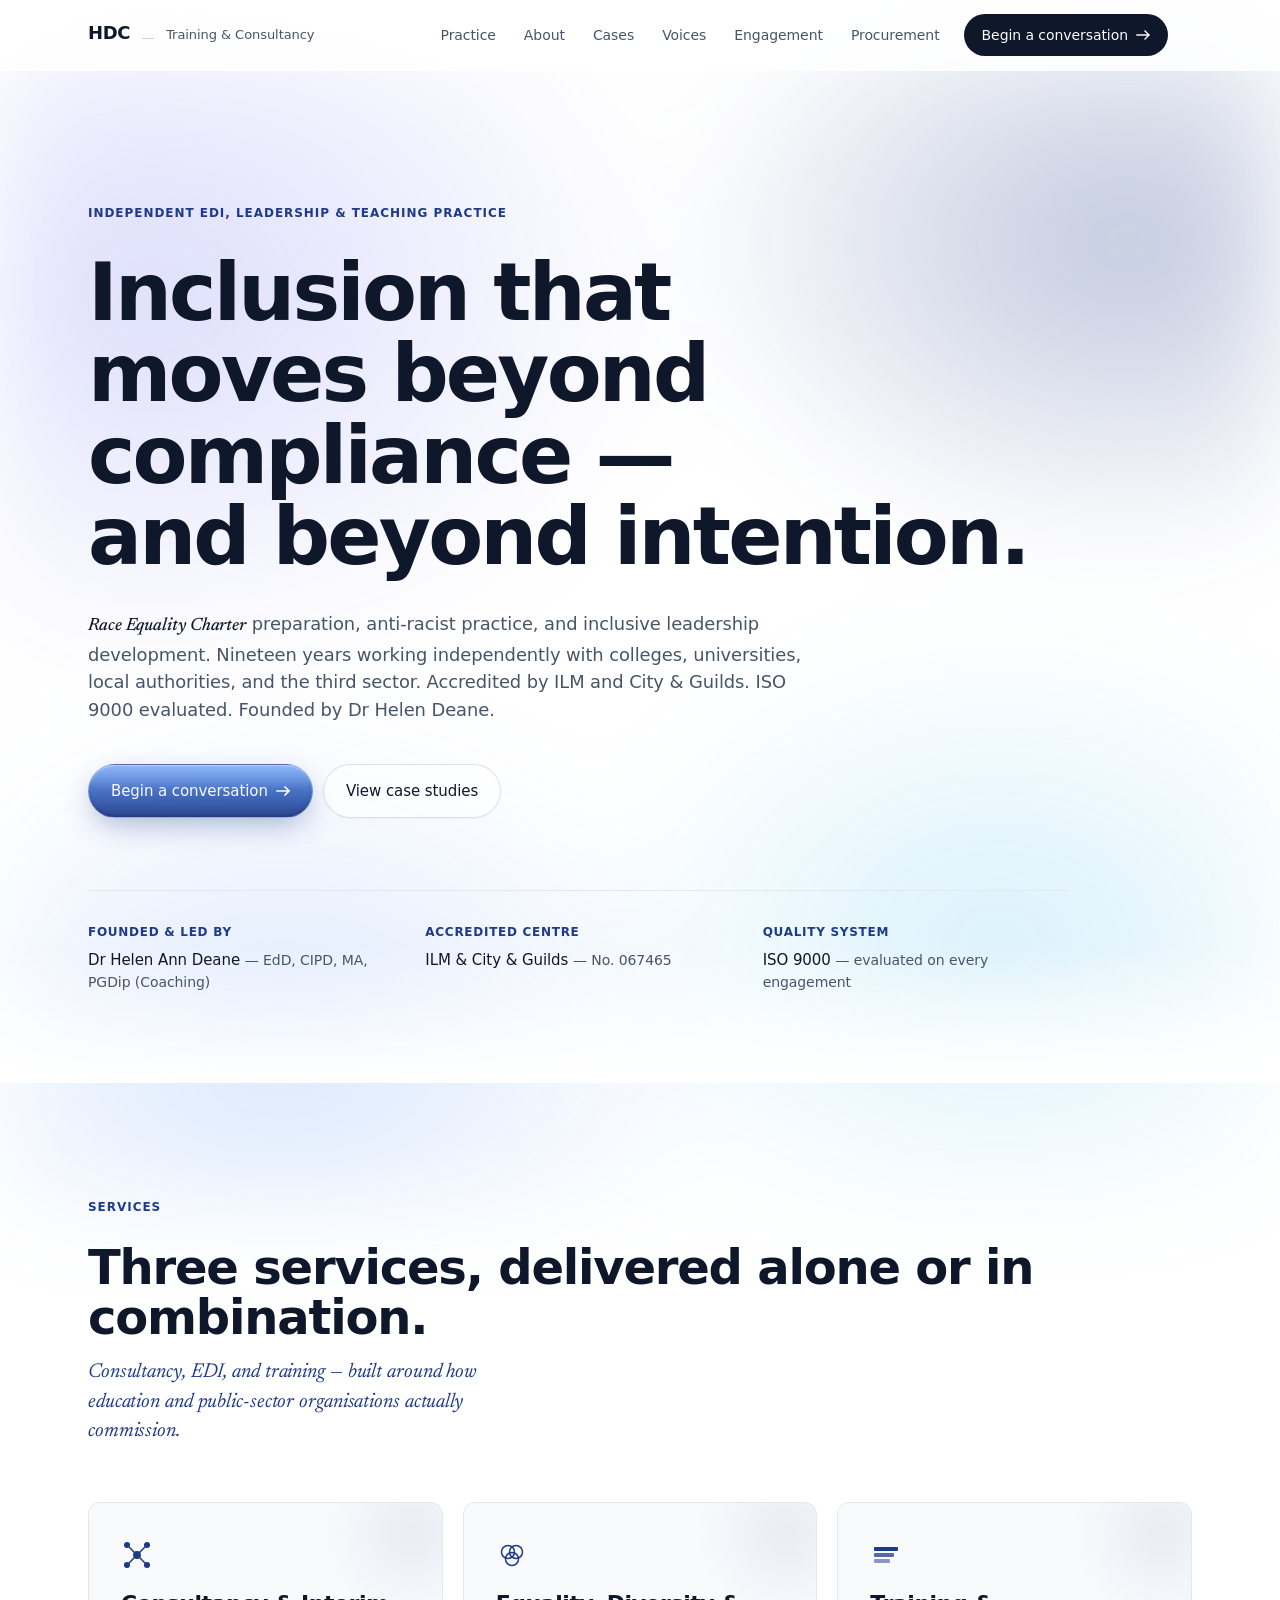
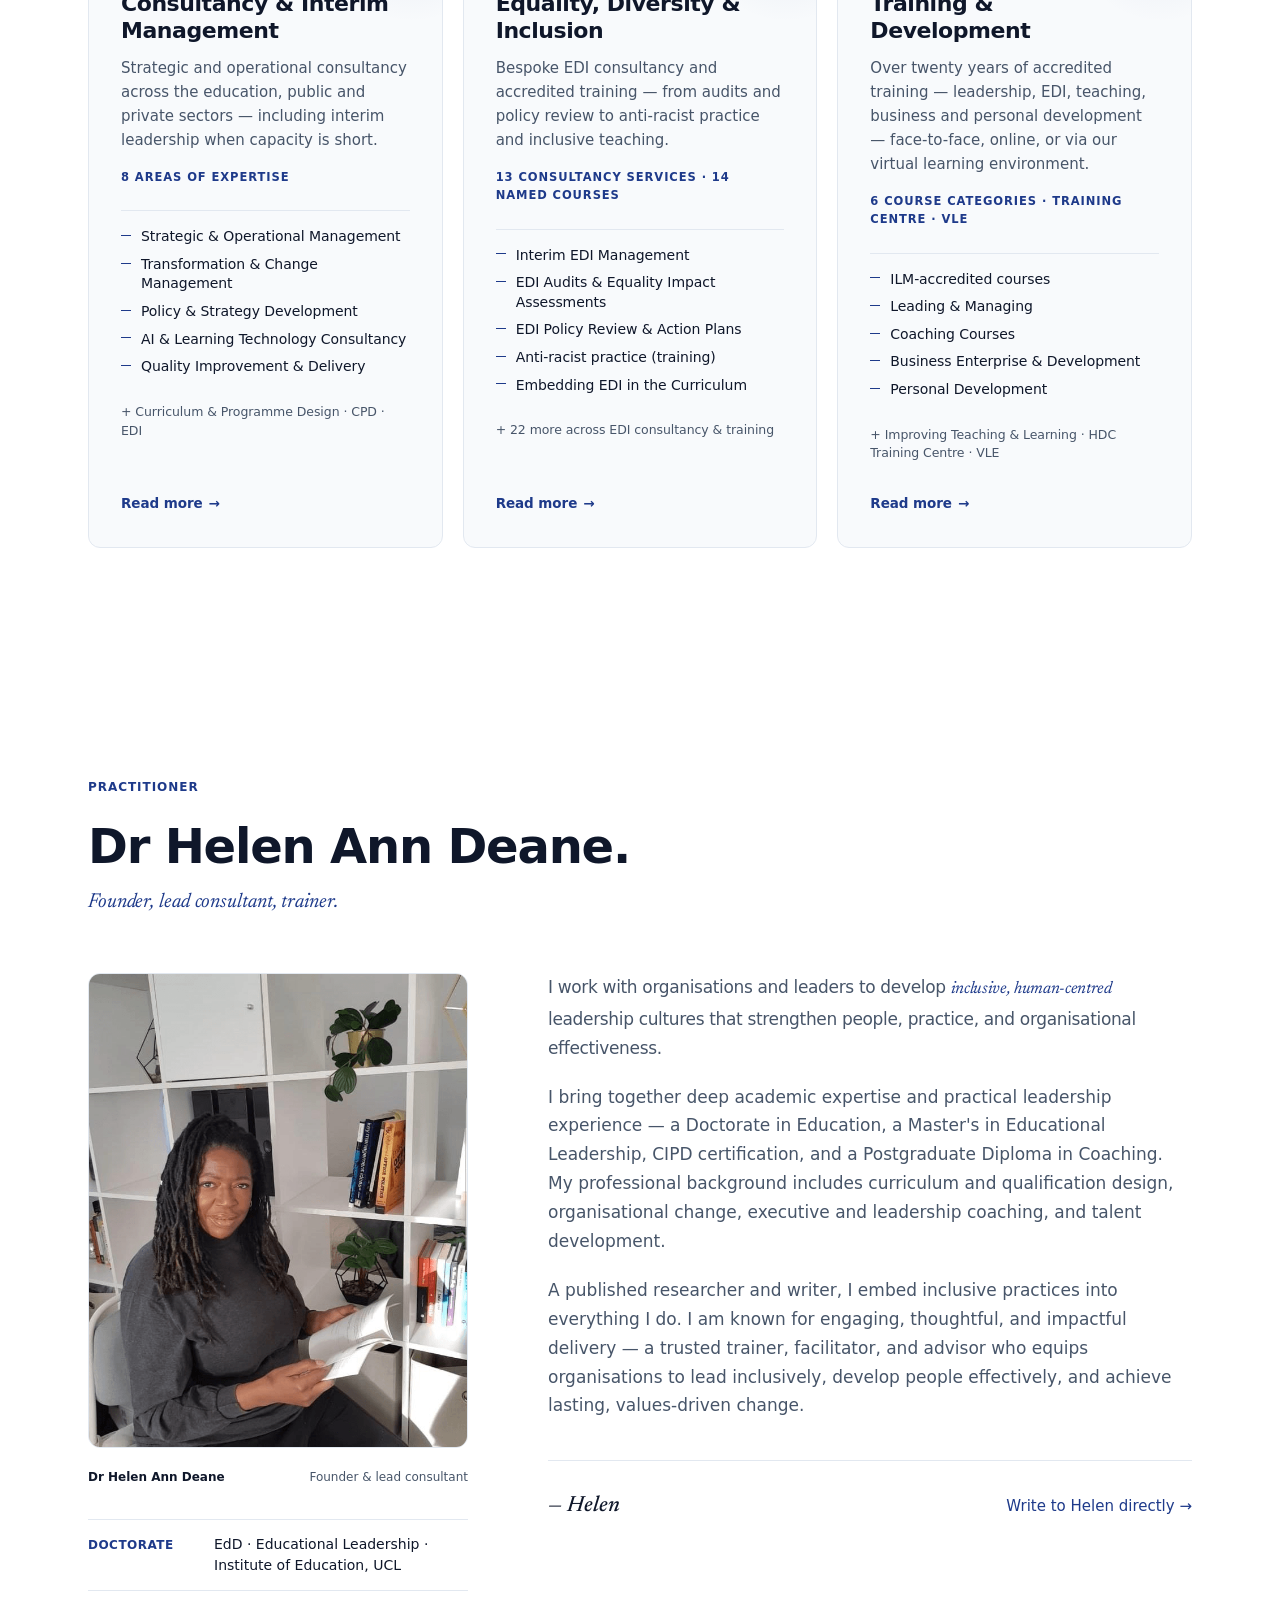
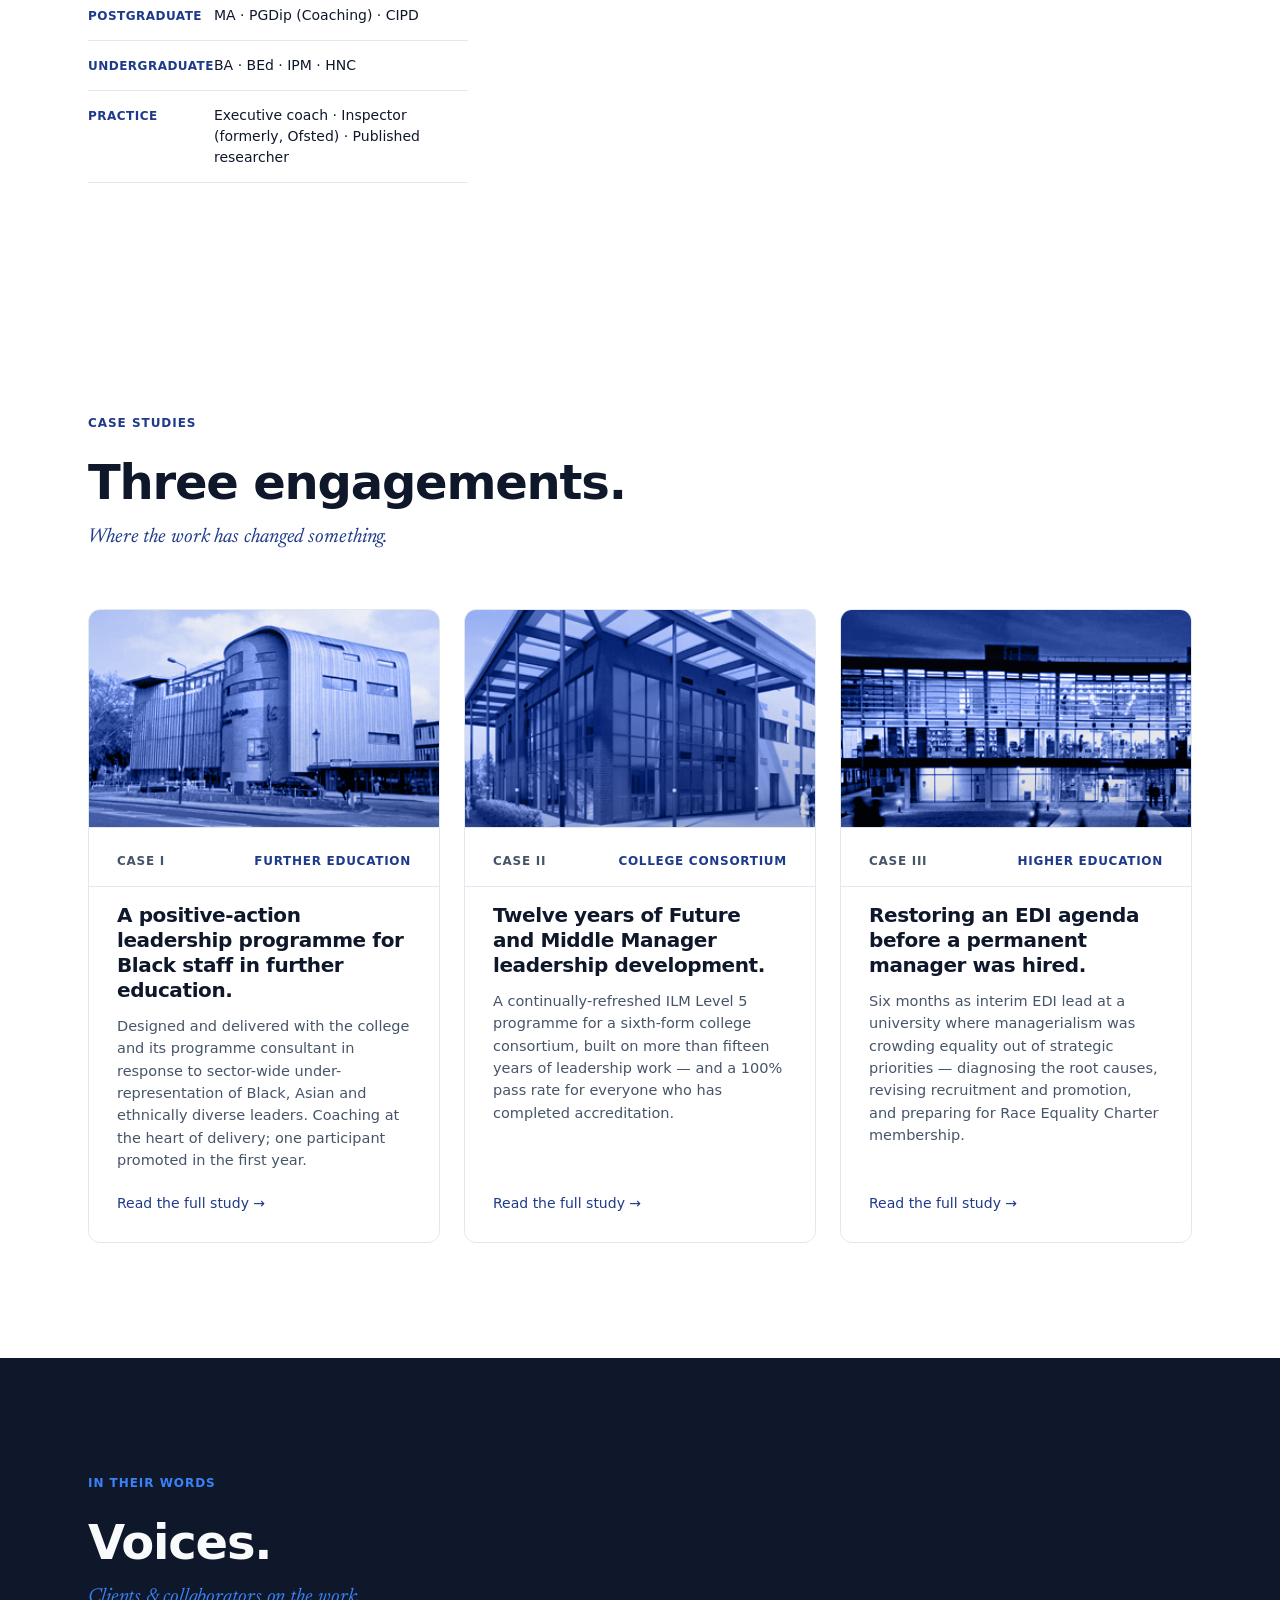
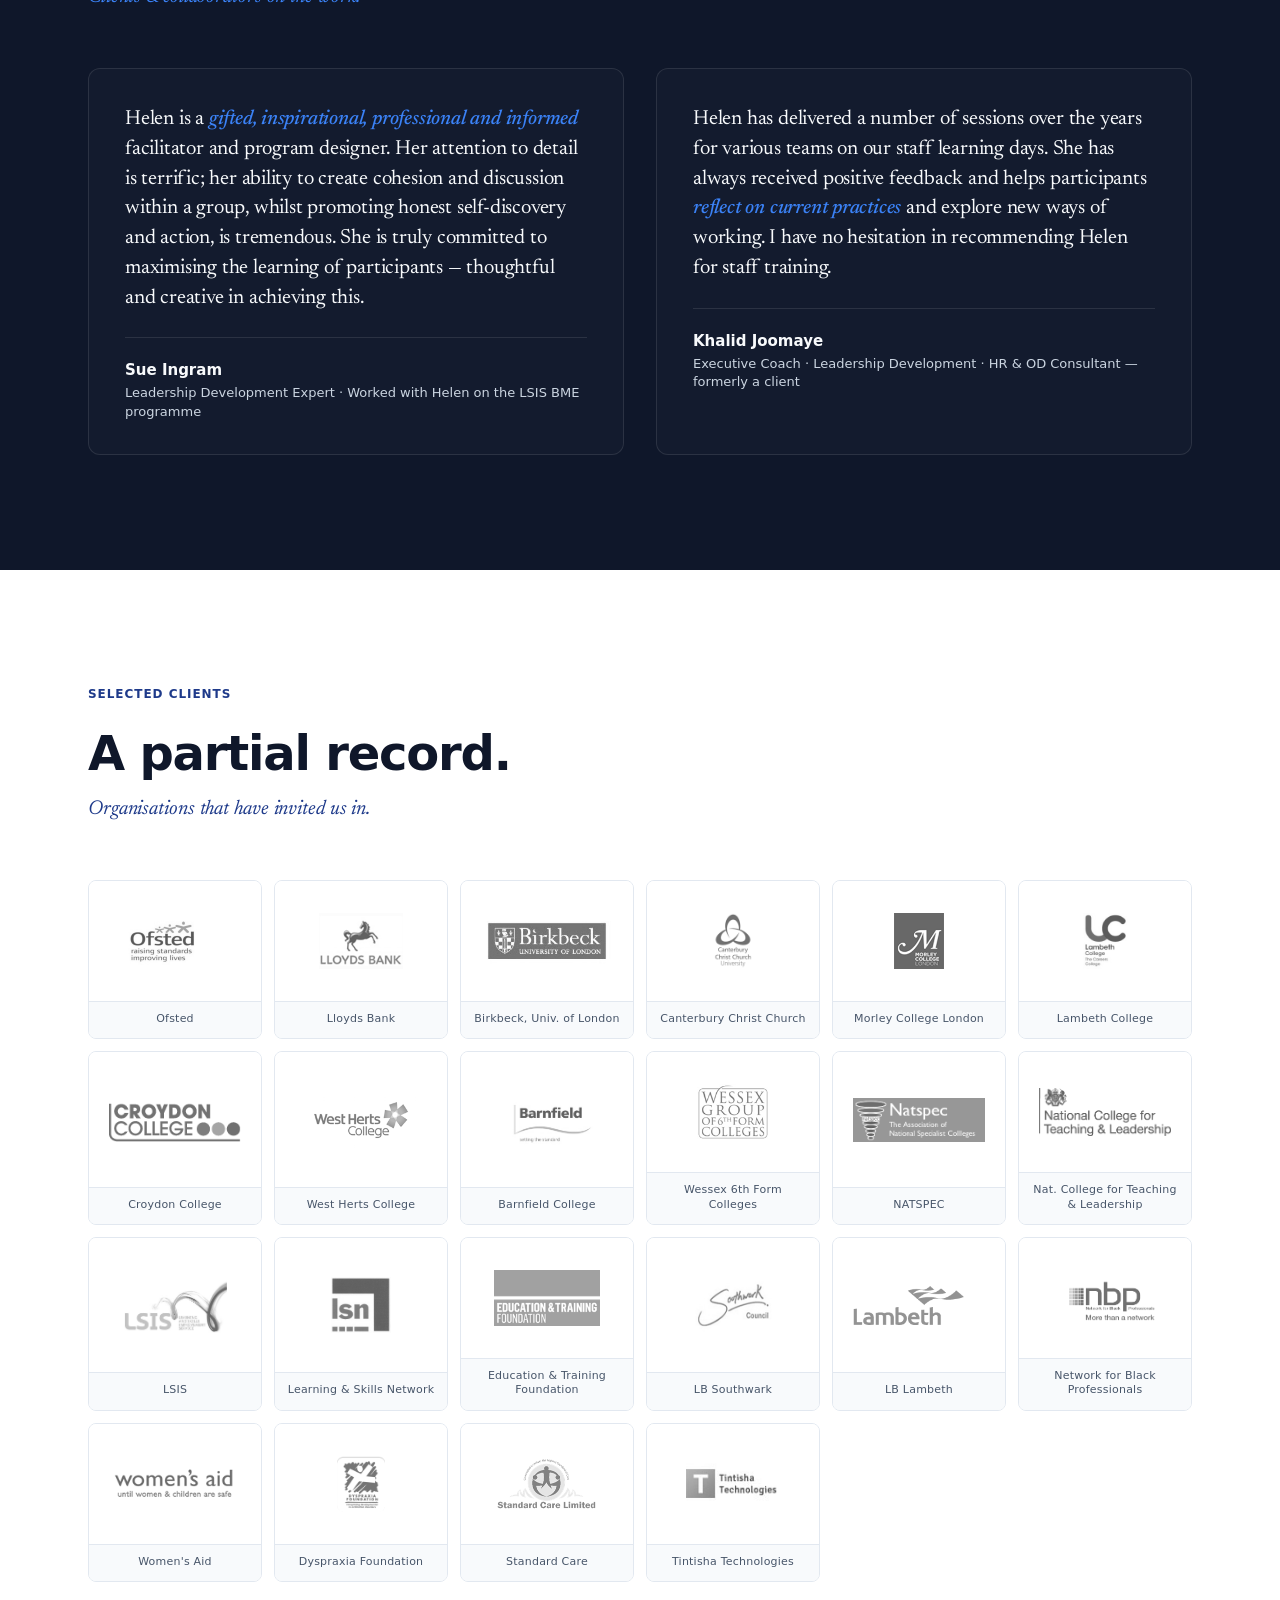
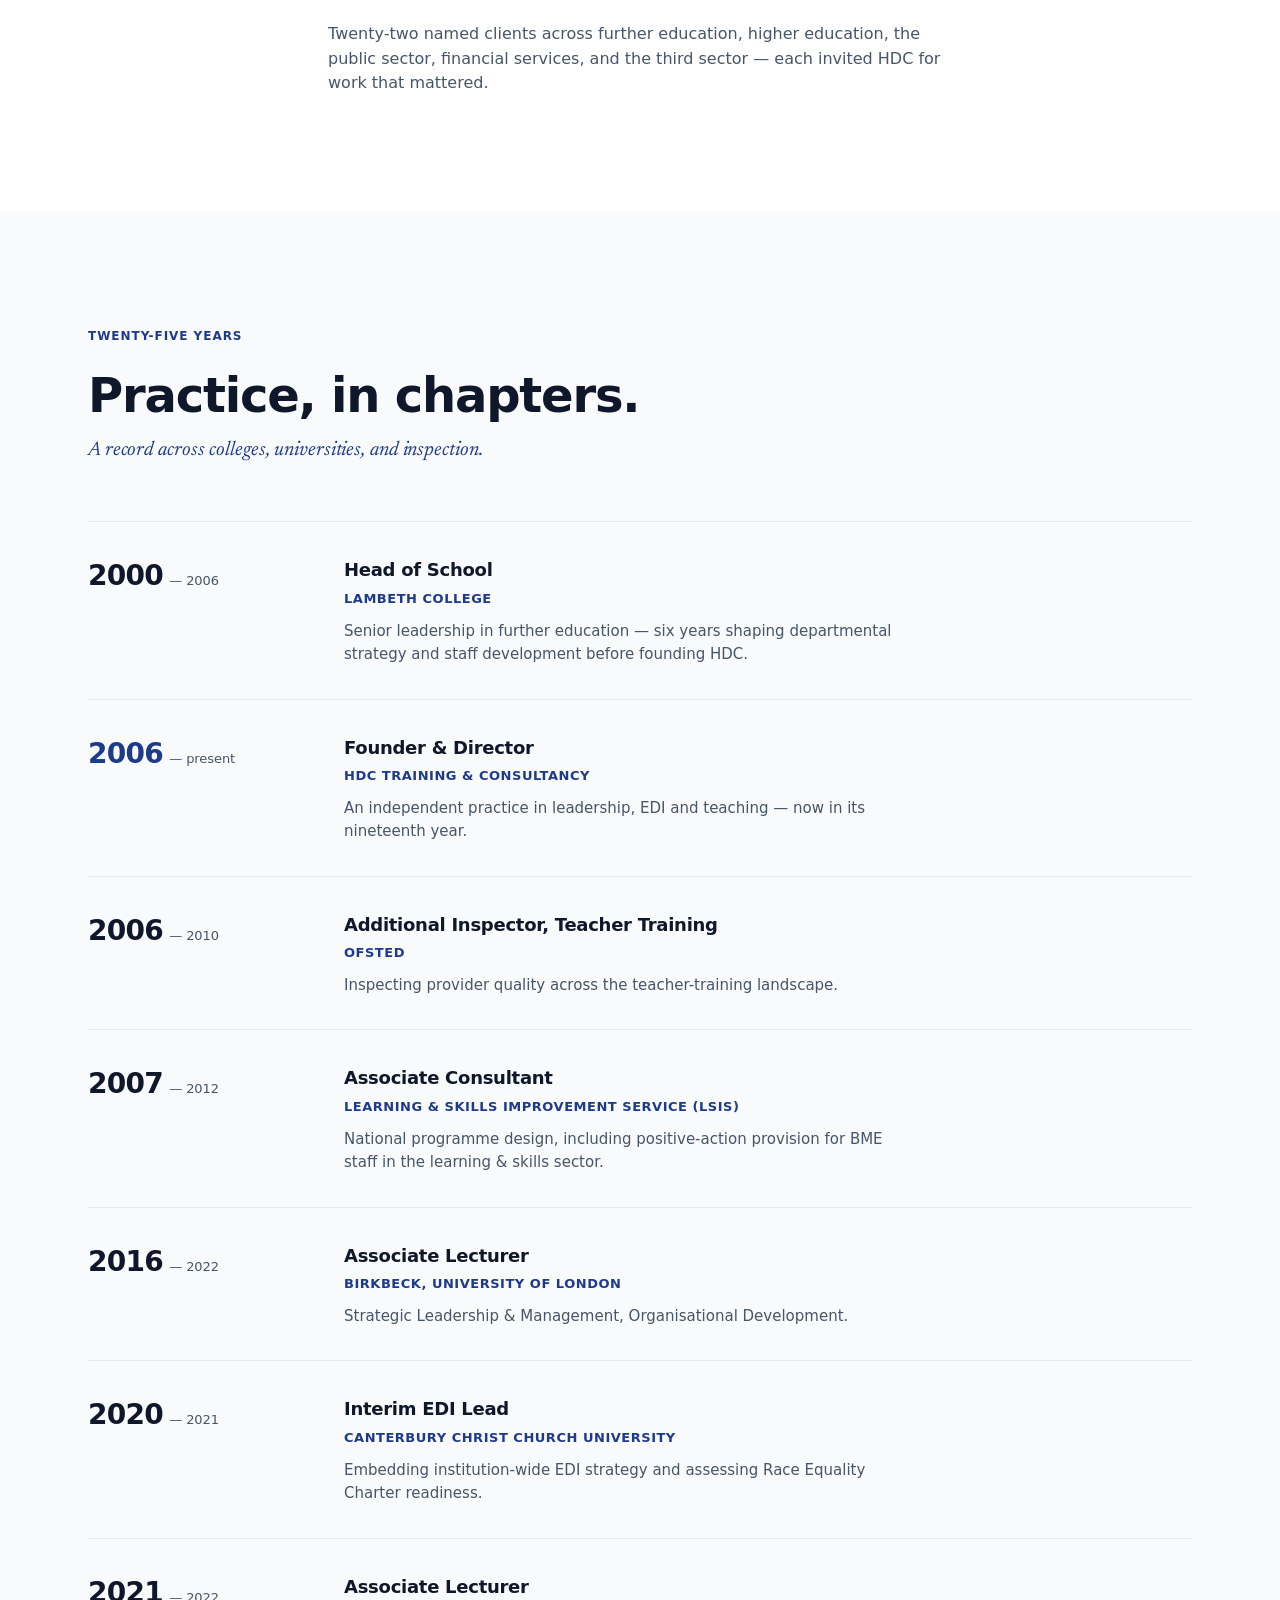
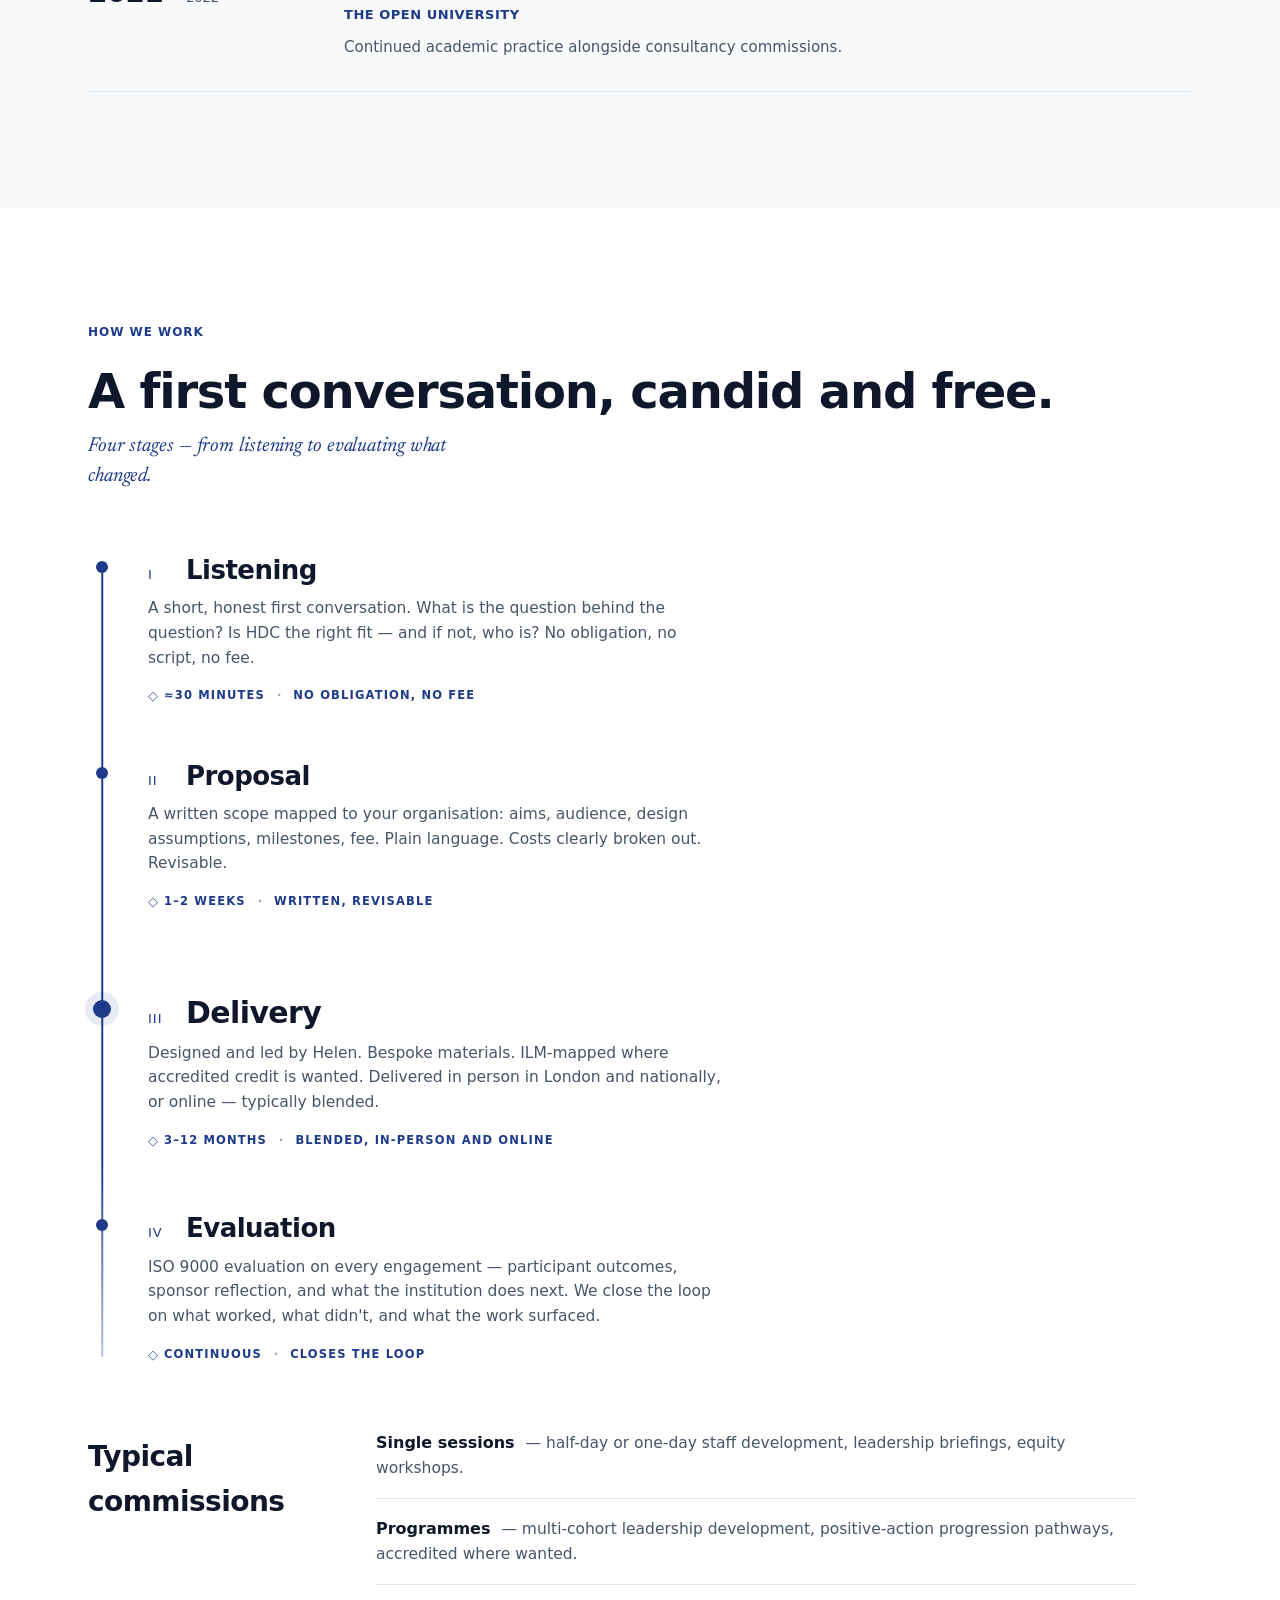
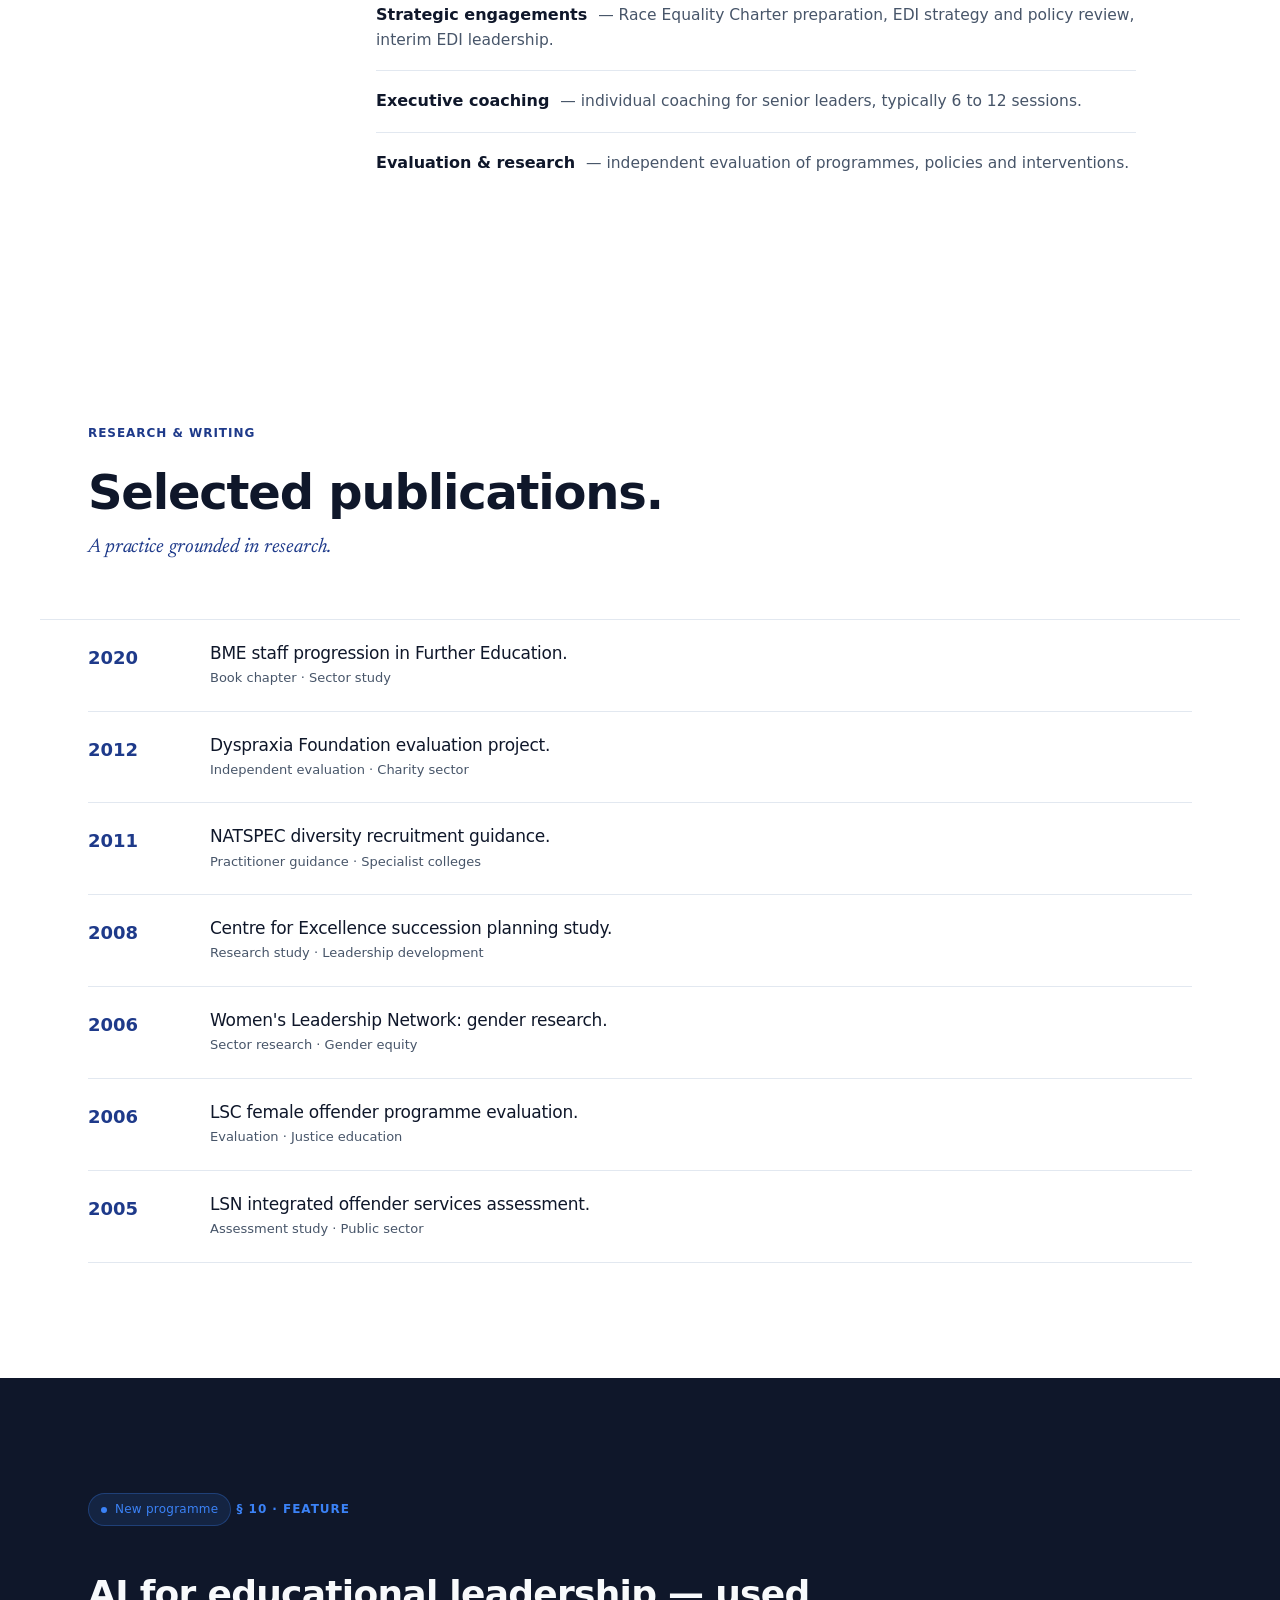
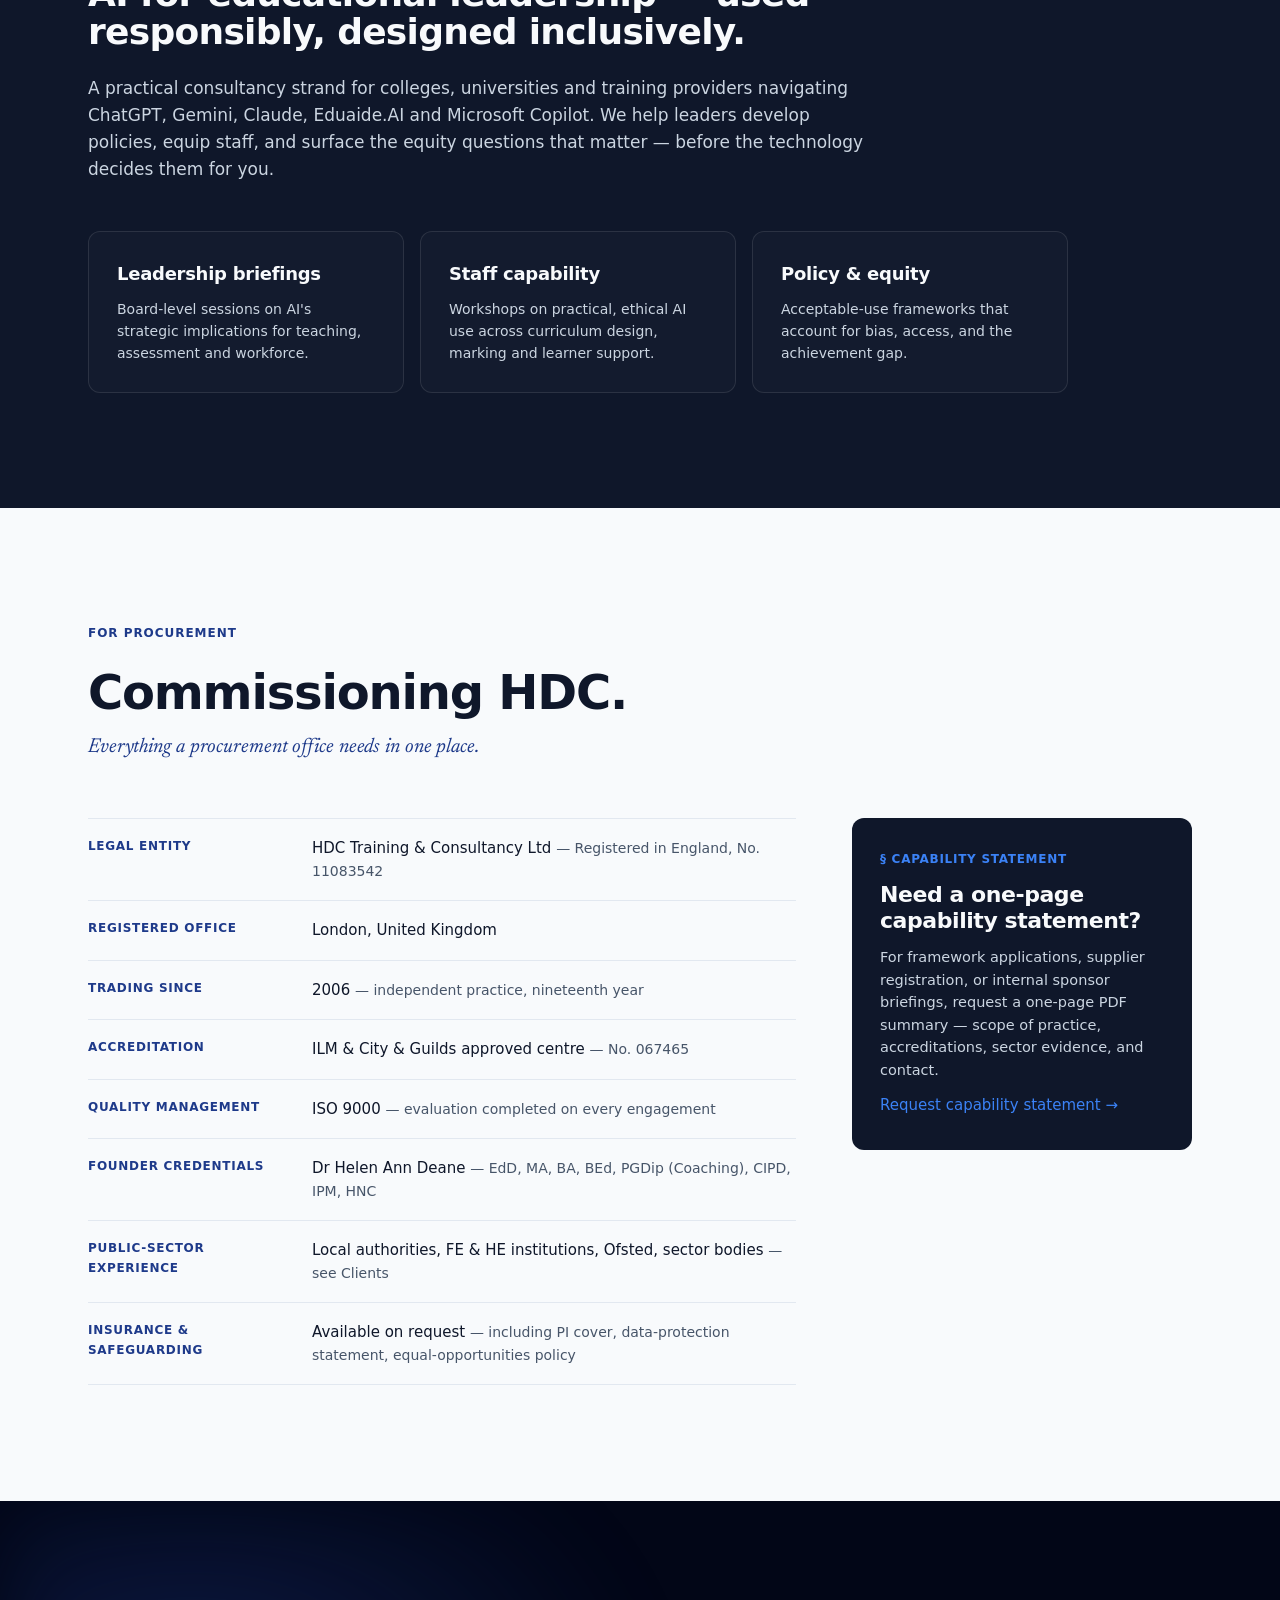
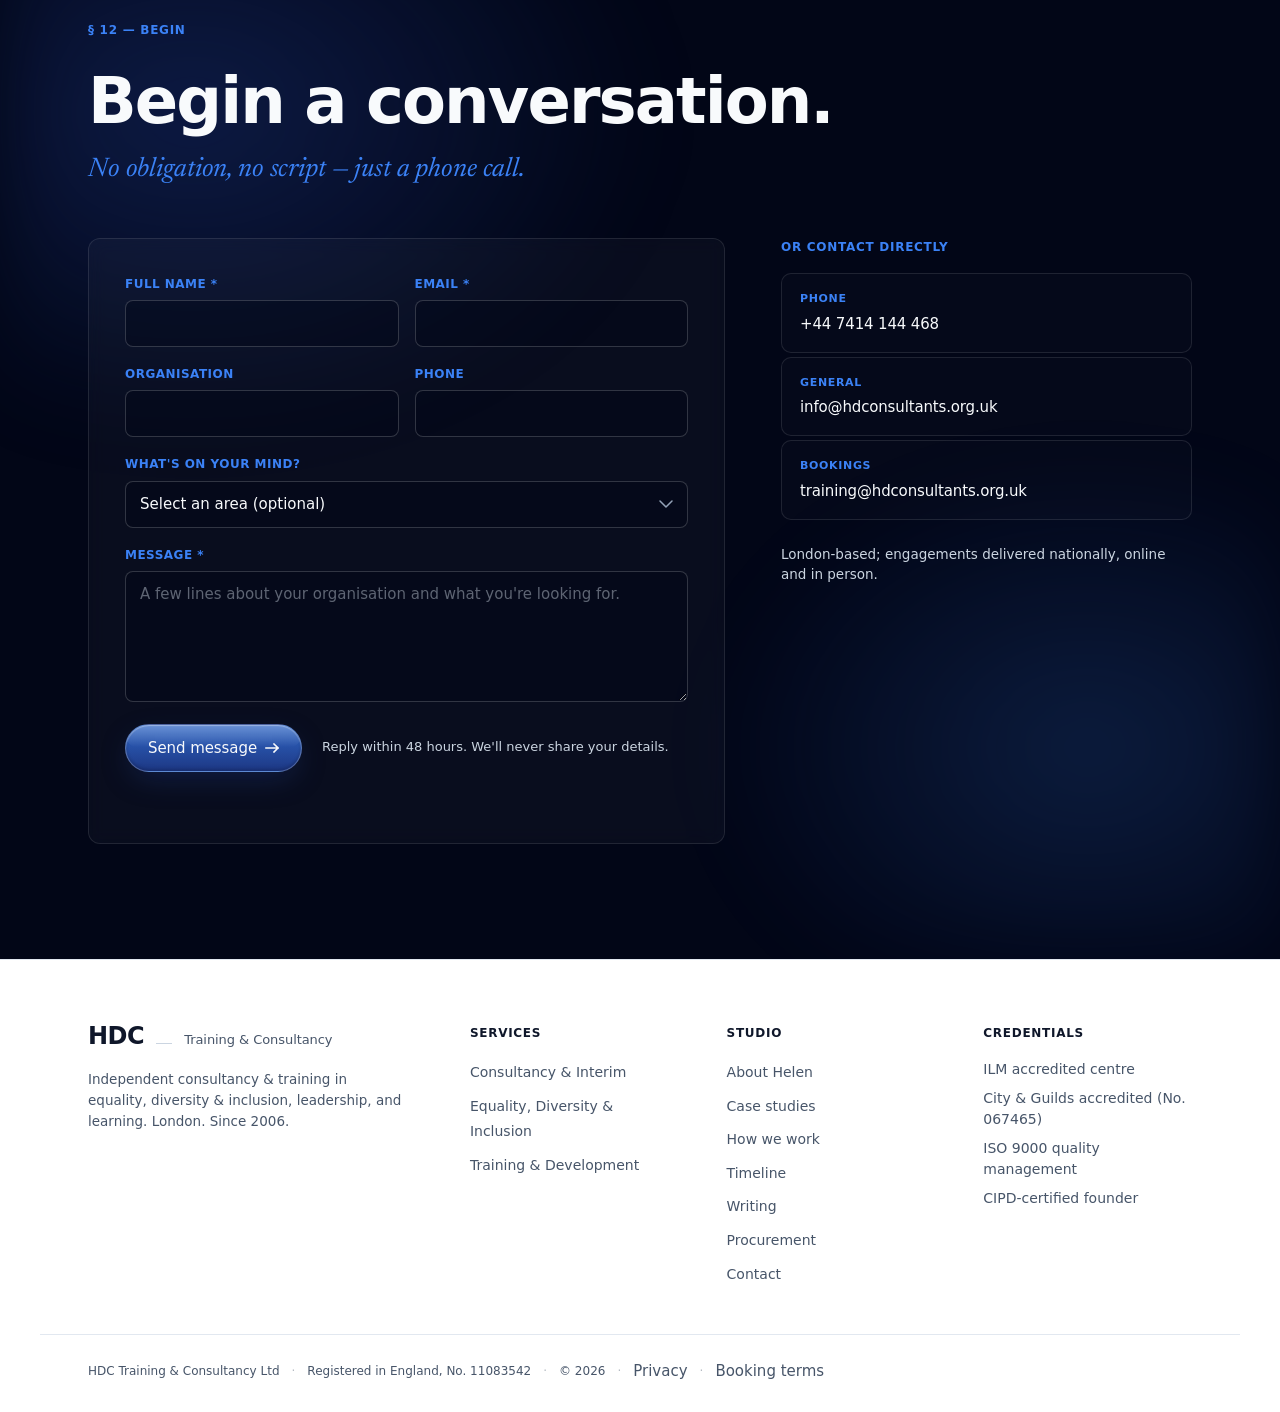
==== commit 30113e9b: "use ai voice number" ====
--- a/index.html
+++ b/index.html
@@ -35,7 +35,7 @@
       "name": "HDC Training & Consultancy Ltd",
       "url": "https://hdconsultants.org.uk/",
       "logo": "https://hdconsultants.org.uk/brand/helen.png",
-      "telephone": "+44 20 8693 0520",
+      "telephone": "+44 7414 144468",
       "email": "info@hdconsultants.org.uk",
       "address": { "@type": "PostalAddress", "addressLocality": "London", "addressCountry": "GB" },
       "founder": { "@id": "https://hdconsultants.org.uk/#helen" },
@@ -886,15 +886,9 @@
         <p class="contact__direct-label">Or contact directly</p>
         <ul class="contact__direct-list">
           <li>
-            <a href="tel:02086930520">
-              <span class="contact__direct-k">Office</span>
-              <span class="contact__direct-v">020 8693 0520</span>
-            </a>
-          </li>
-          <li>
-            <a href="tel:07834322158">
-              <span class="contact__direct-k">Mobile</span>
-              <span class="contact__direct-v">07834 322 158</span>
+            <a href="tel:+447414144468">
+              <span class="contact__direct-k">Phone</span>
+              <span class="contact__direct-v">+44 7414 144 468</span>
             </a>
           </li>
           <li>
@@ -978,7 +972,7 @@
 
 <!-- ─── MOBILE BOTTOM CTA BAR ──────────────────────────────────────── -->
 <aside class="mobile-cta" aria-label="Quick contact">
-  <a href="tel:02086930520" class="mobile-cta__btn">
+  <a href="tel:+447414144468" class="mobile-cta__btn">
     <svg width="14" height="14" viewBox="0 0 24 24" fill="none" aria-hidden="true"><path d="M22 16.92v3a2 2 0 0 1-2.18 2 19.79 19.79 0 0 1-8.63-3.07 19.5 19.5 0 0 1-6-6 19.79 19.79 0 0 1-3.07-8.67A2 2 0 0 1 4.11 2h3a2 2 0 0 1 2 1.72c.13.96.37 1.9.72 2.81a2 2 0 0 1-.45 2.11L8.09 9.91a16 16 0 0 0 6 6l1.27-1.27a2 2 0 0 1 2.11-.45c.91.35 1.85.59 2.81.72A2 2 0 0 1 22 16.92Z" stroke="currentColor" stroke-width="1.7" stroke-linecap="round" stroke-linejoin="round"/></svg>
     <span>Call</span>
   </a>
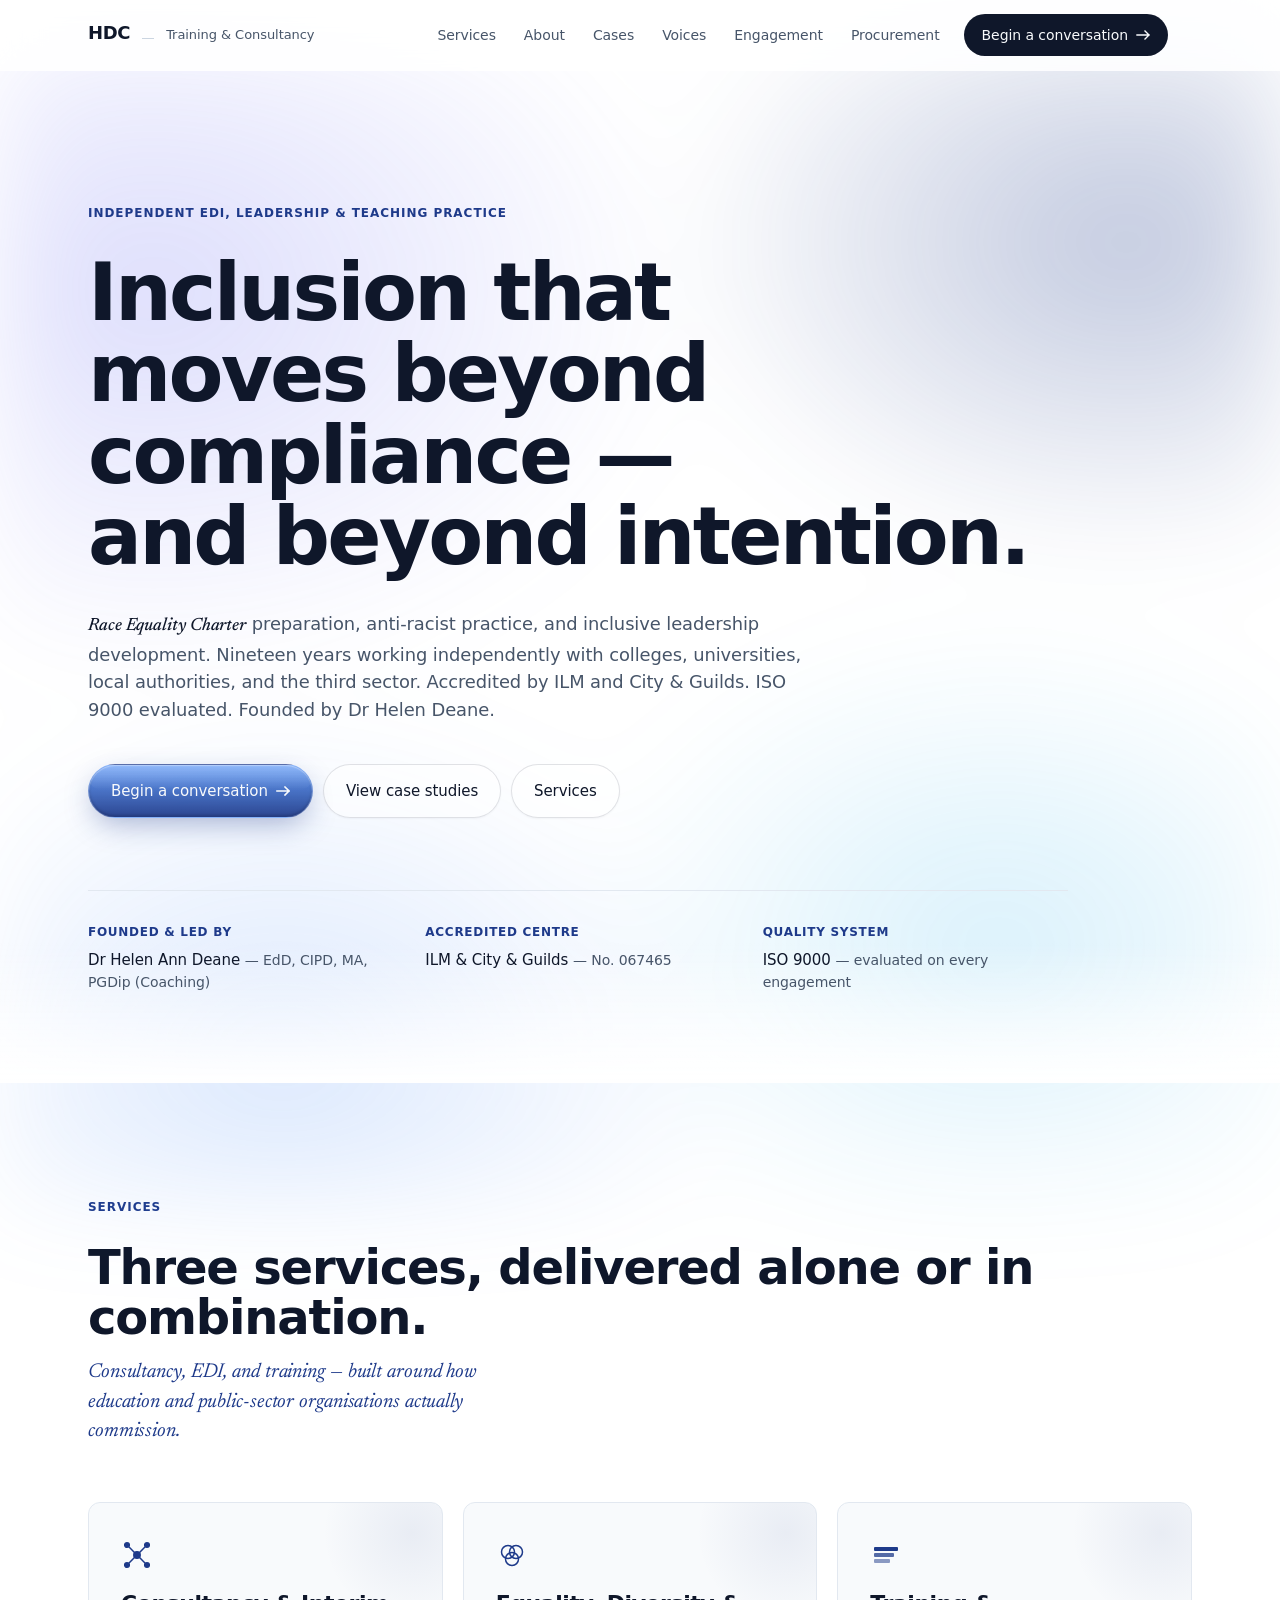
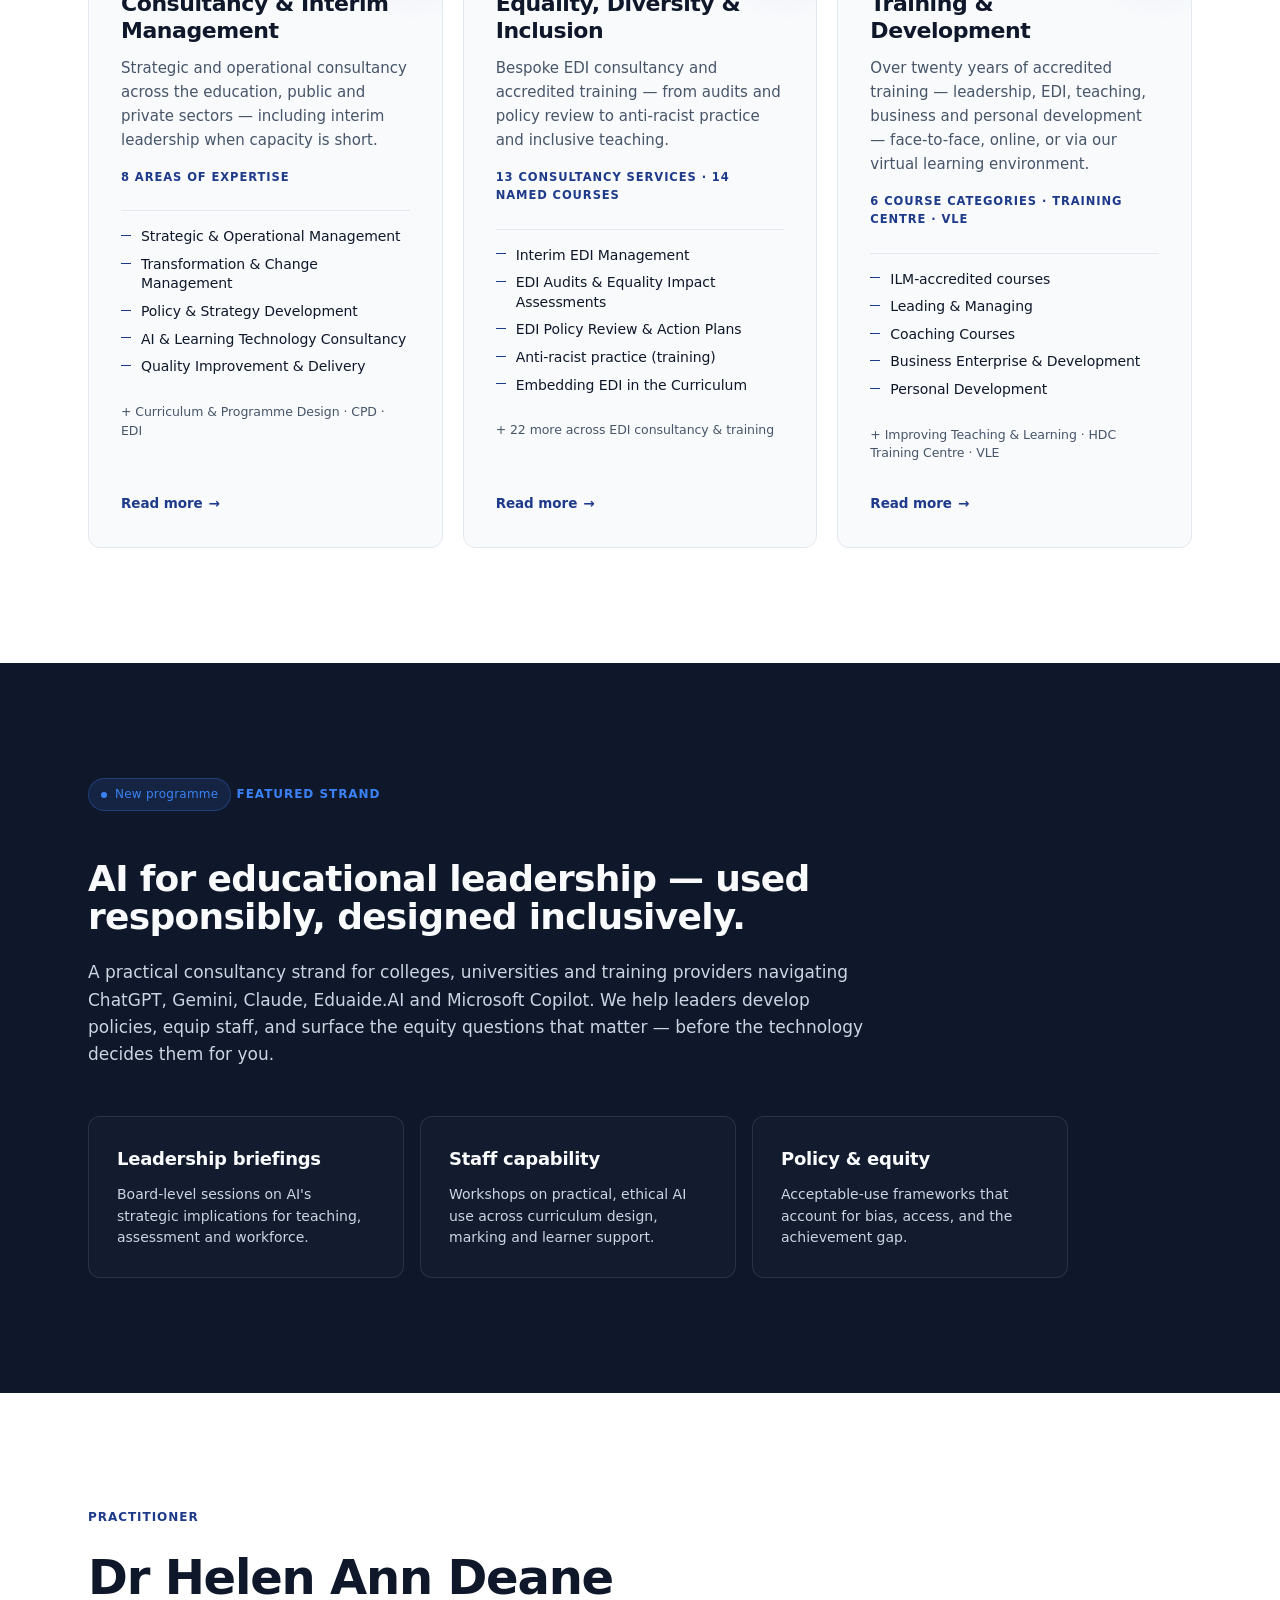
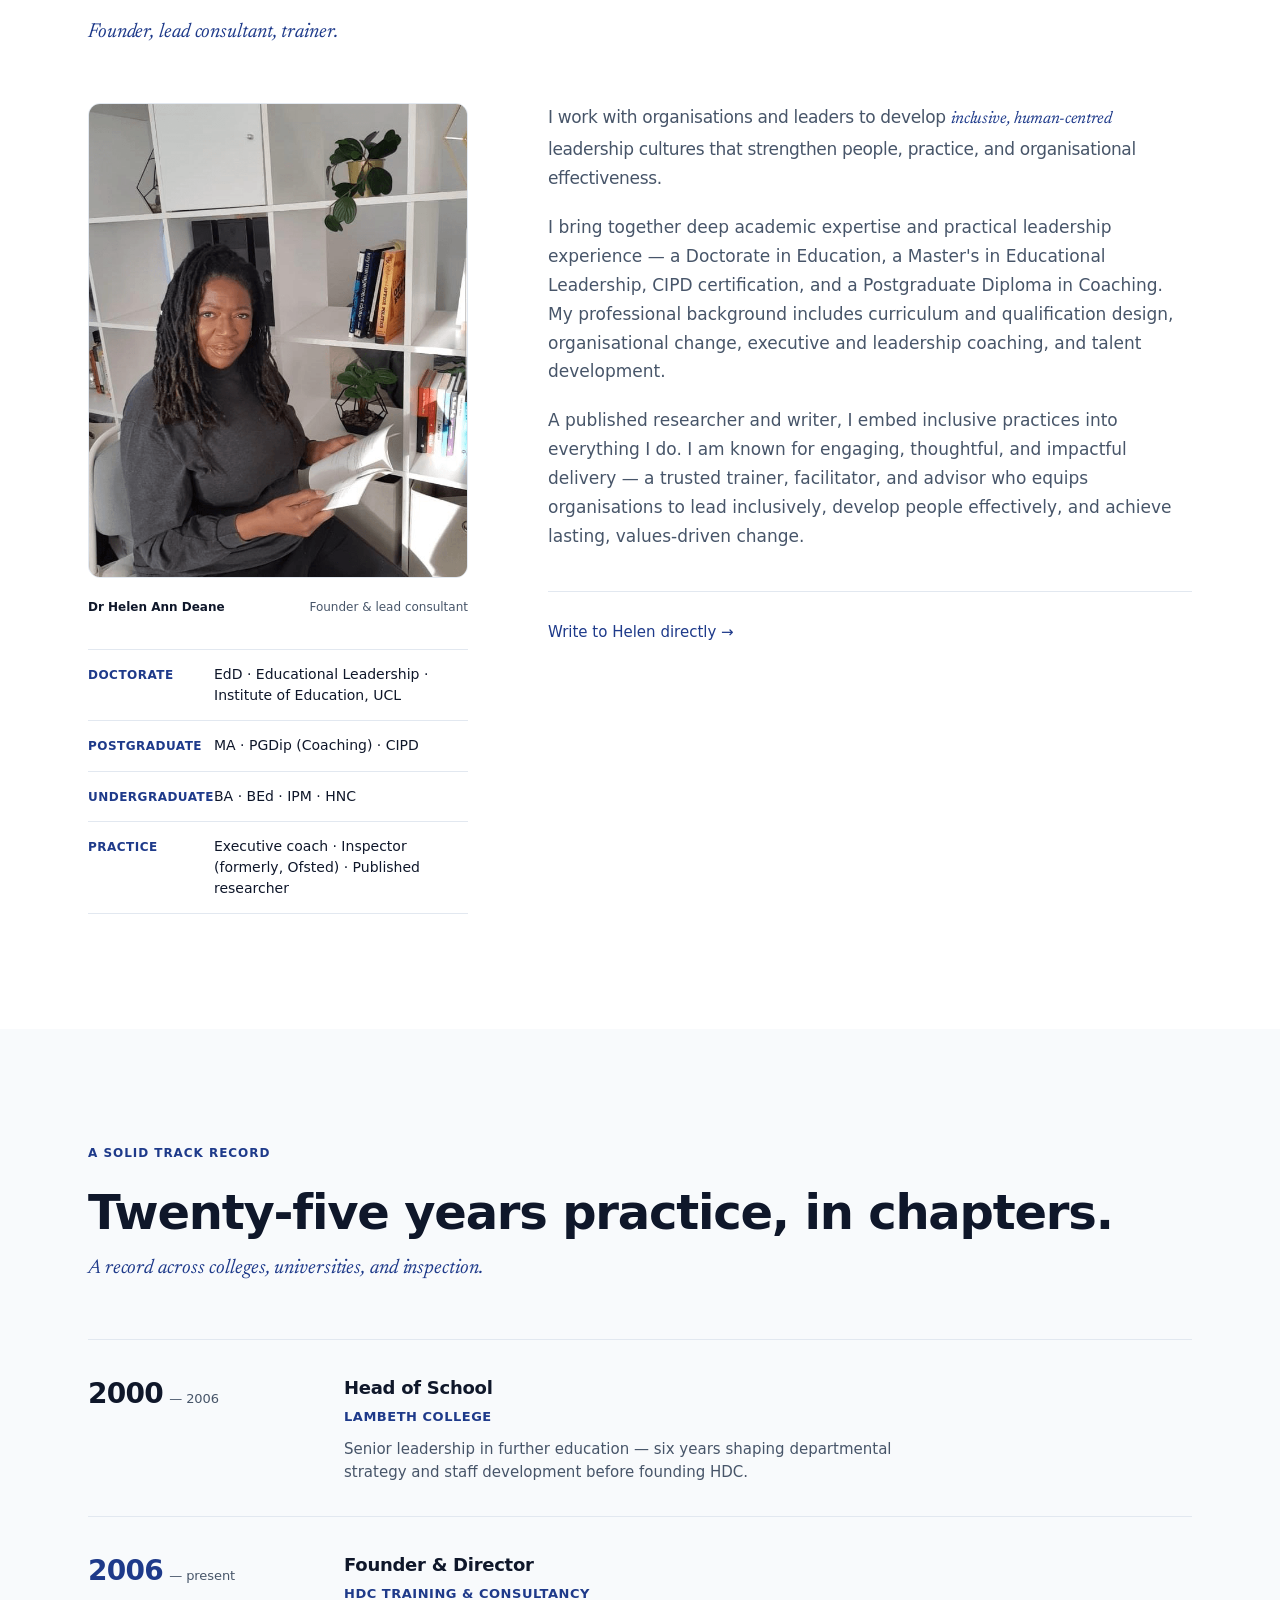
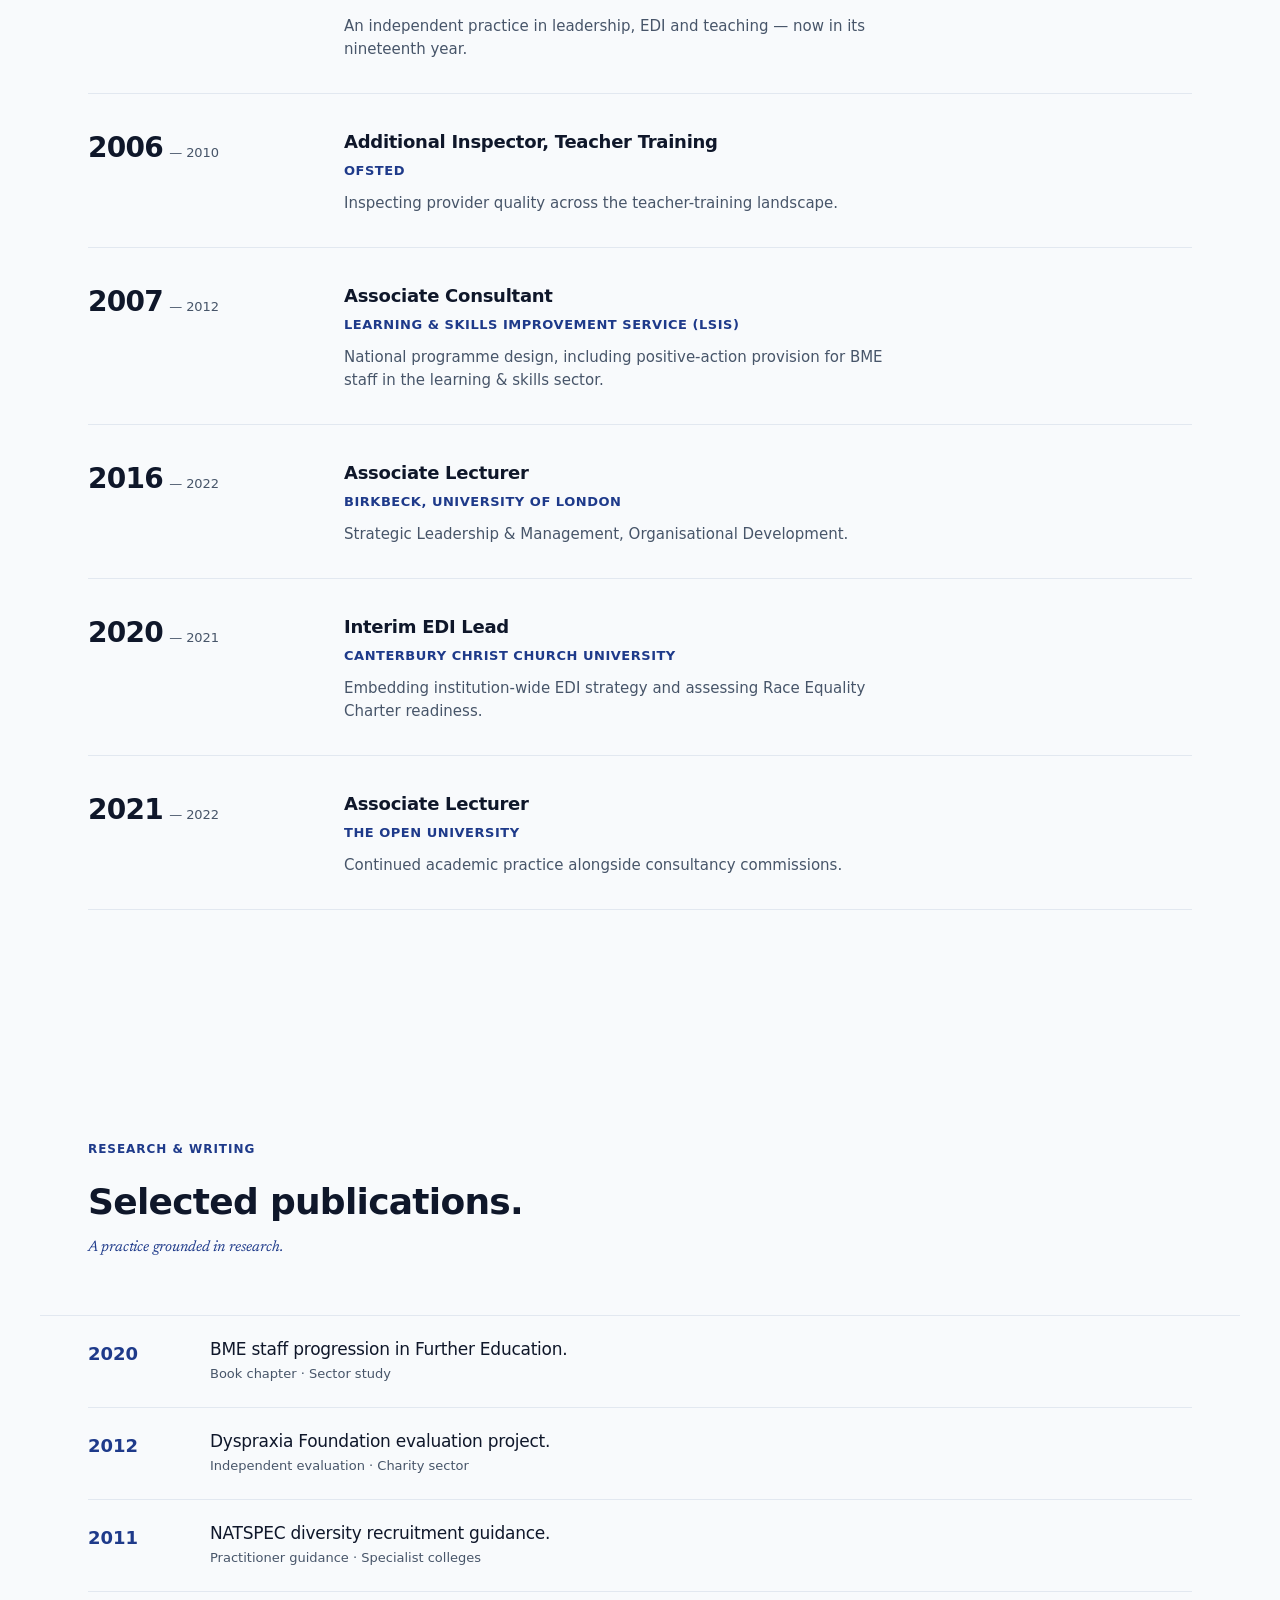
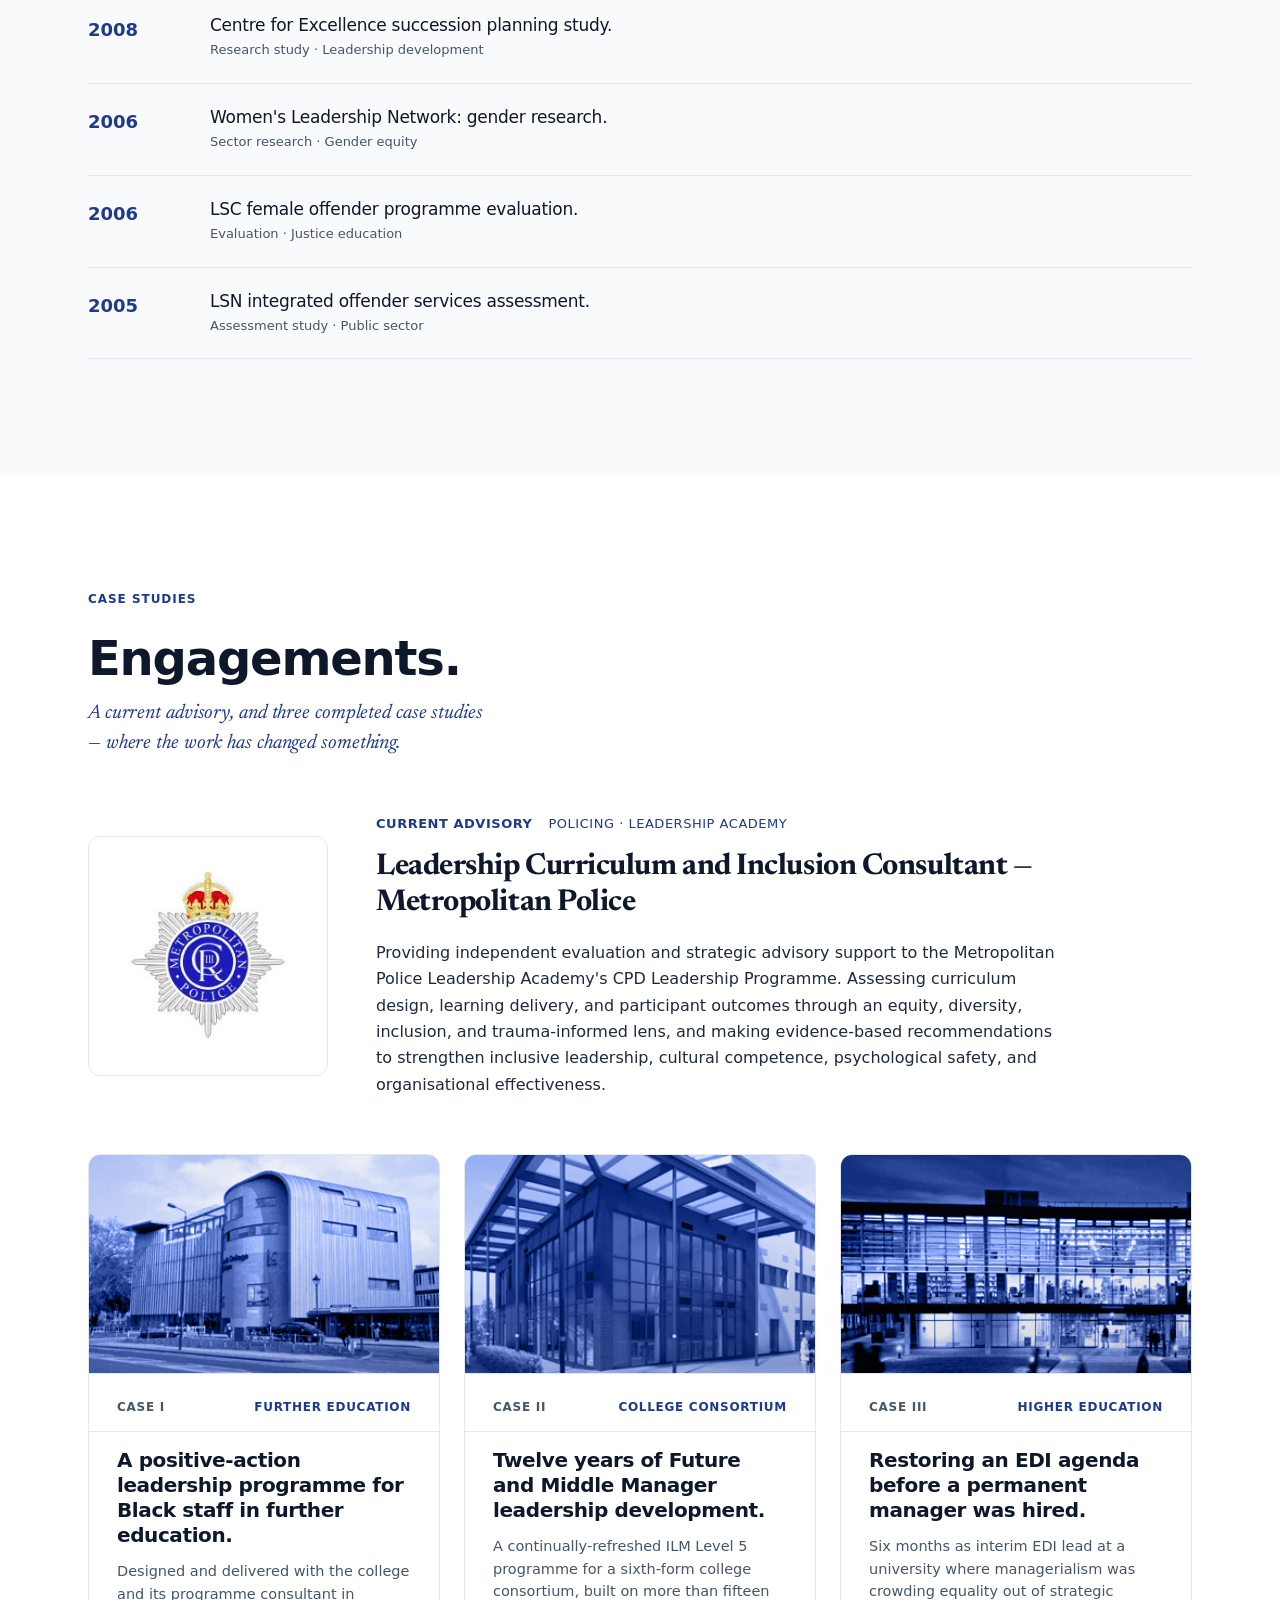
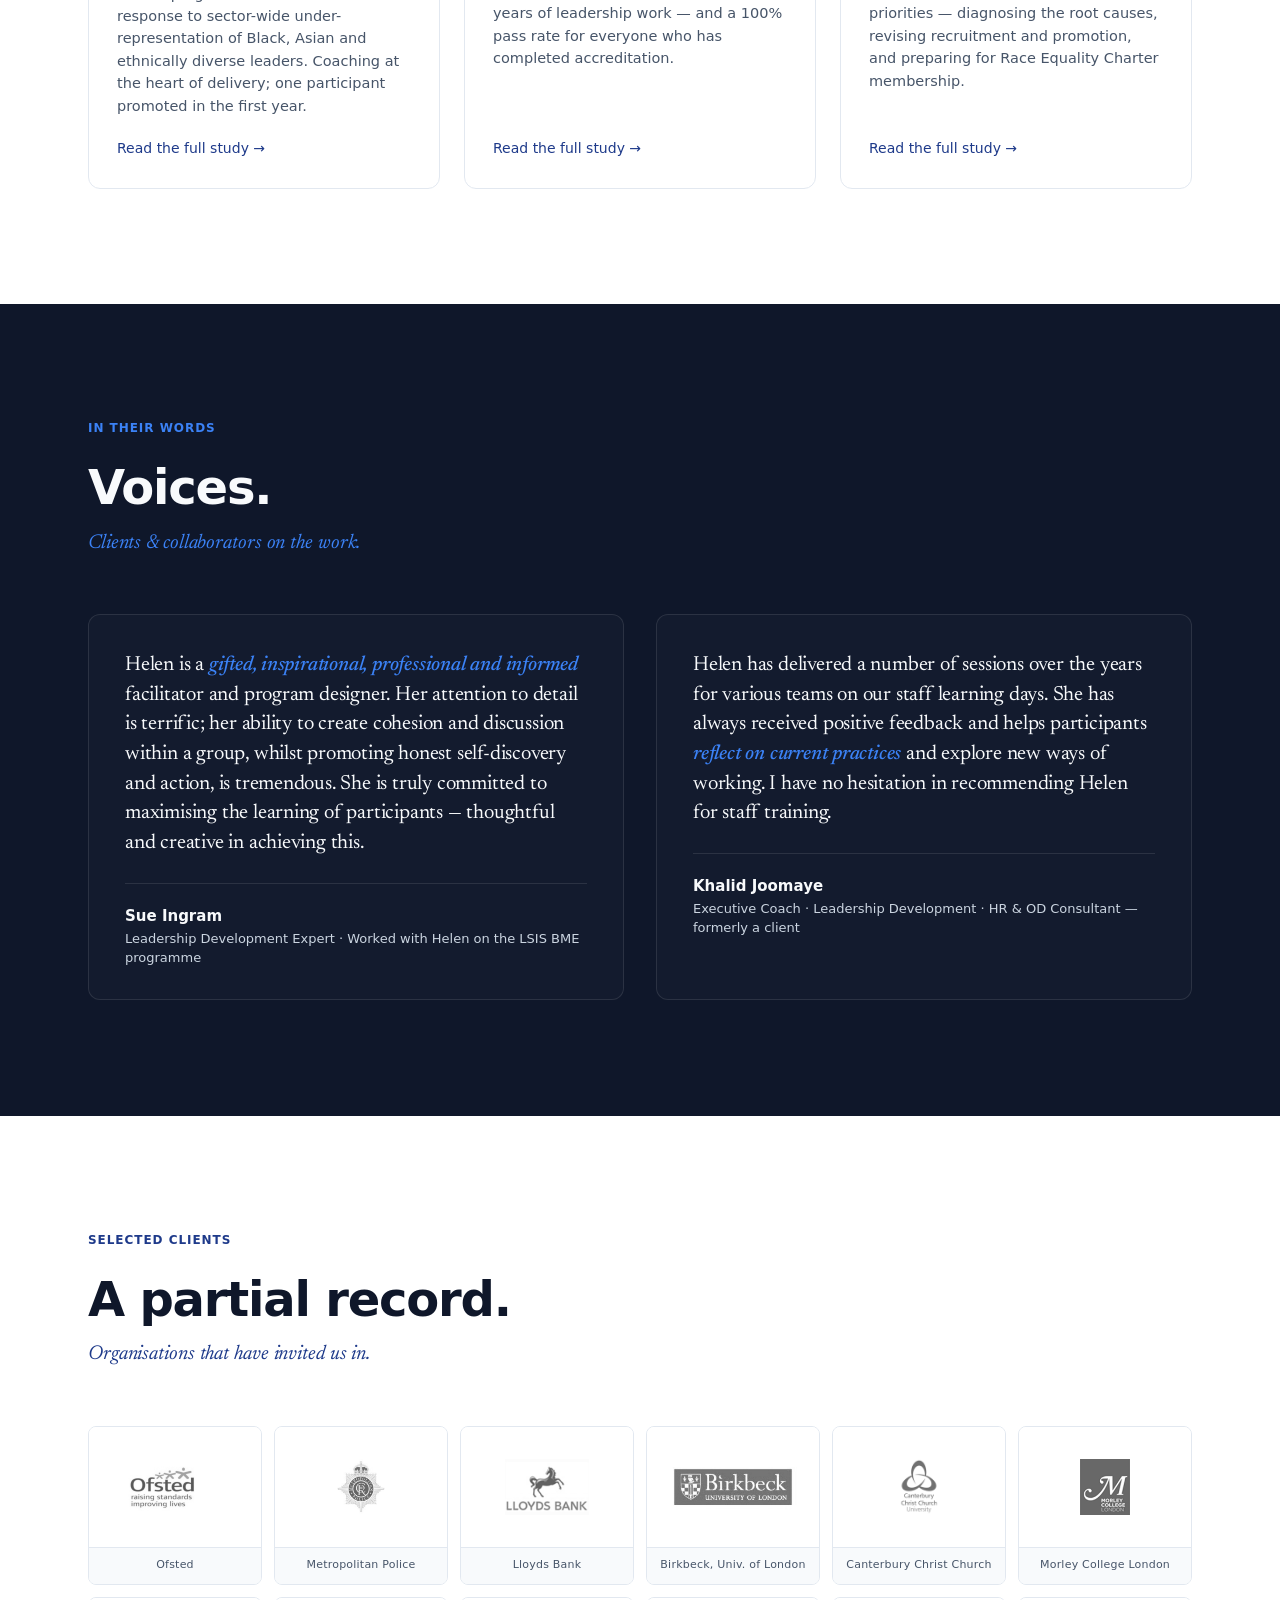
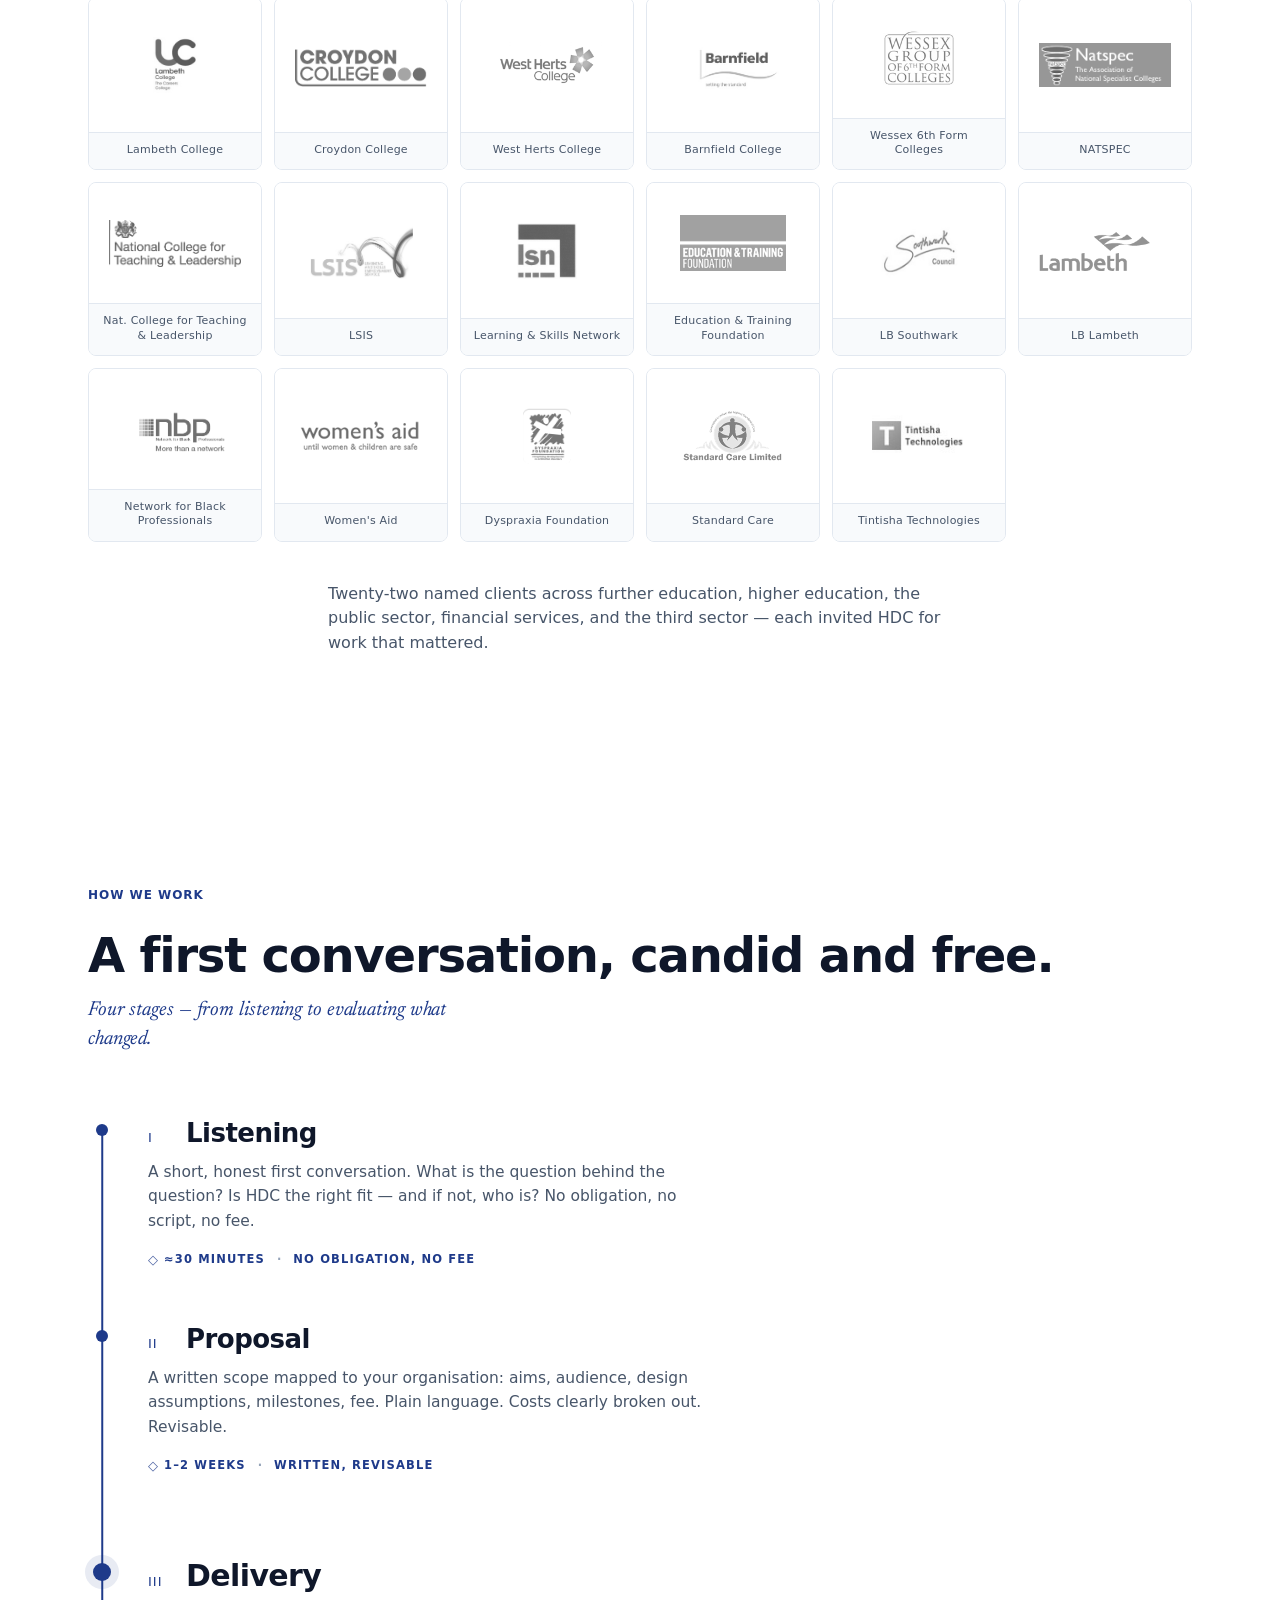
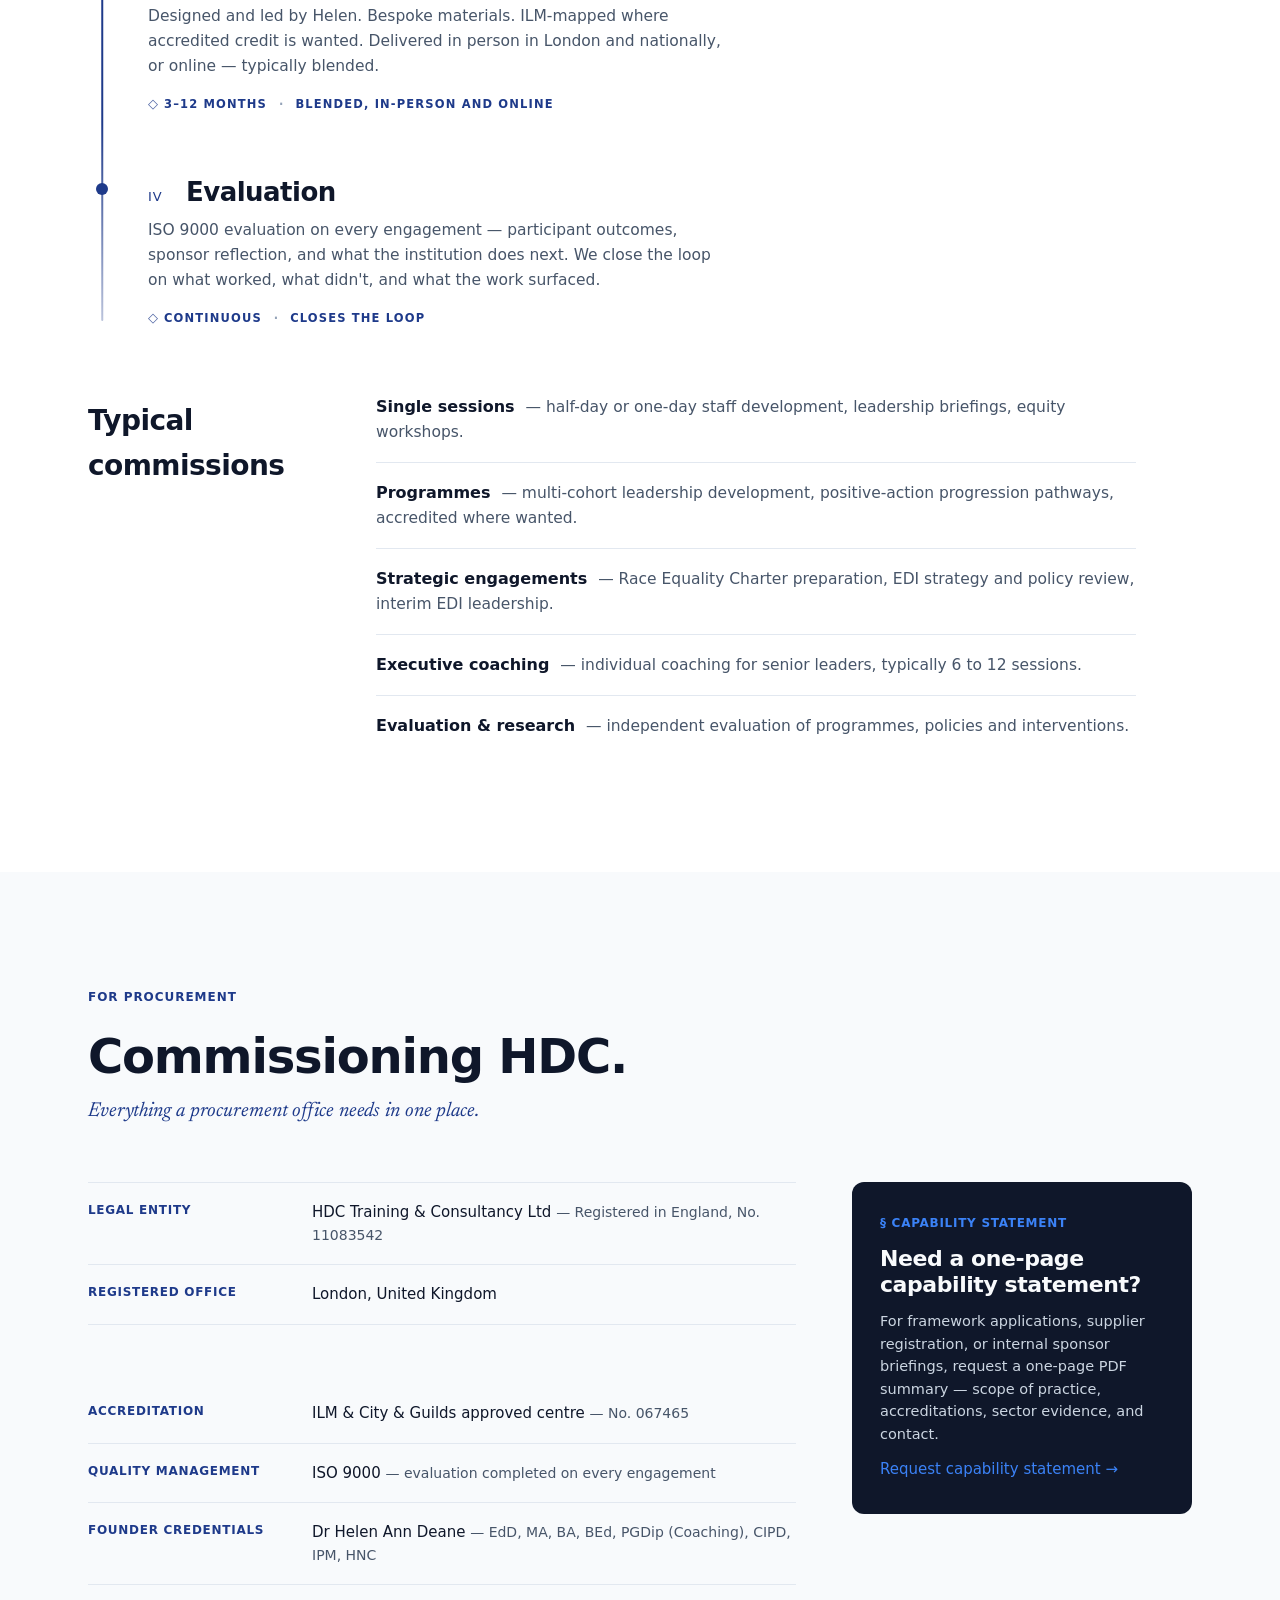
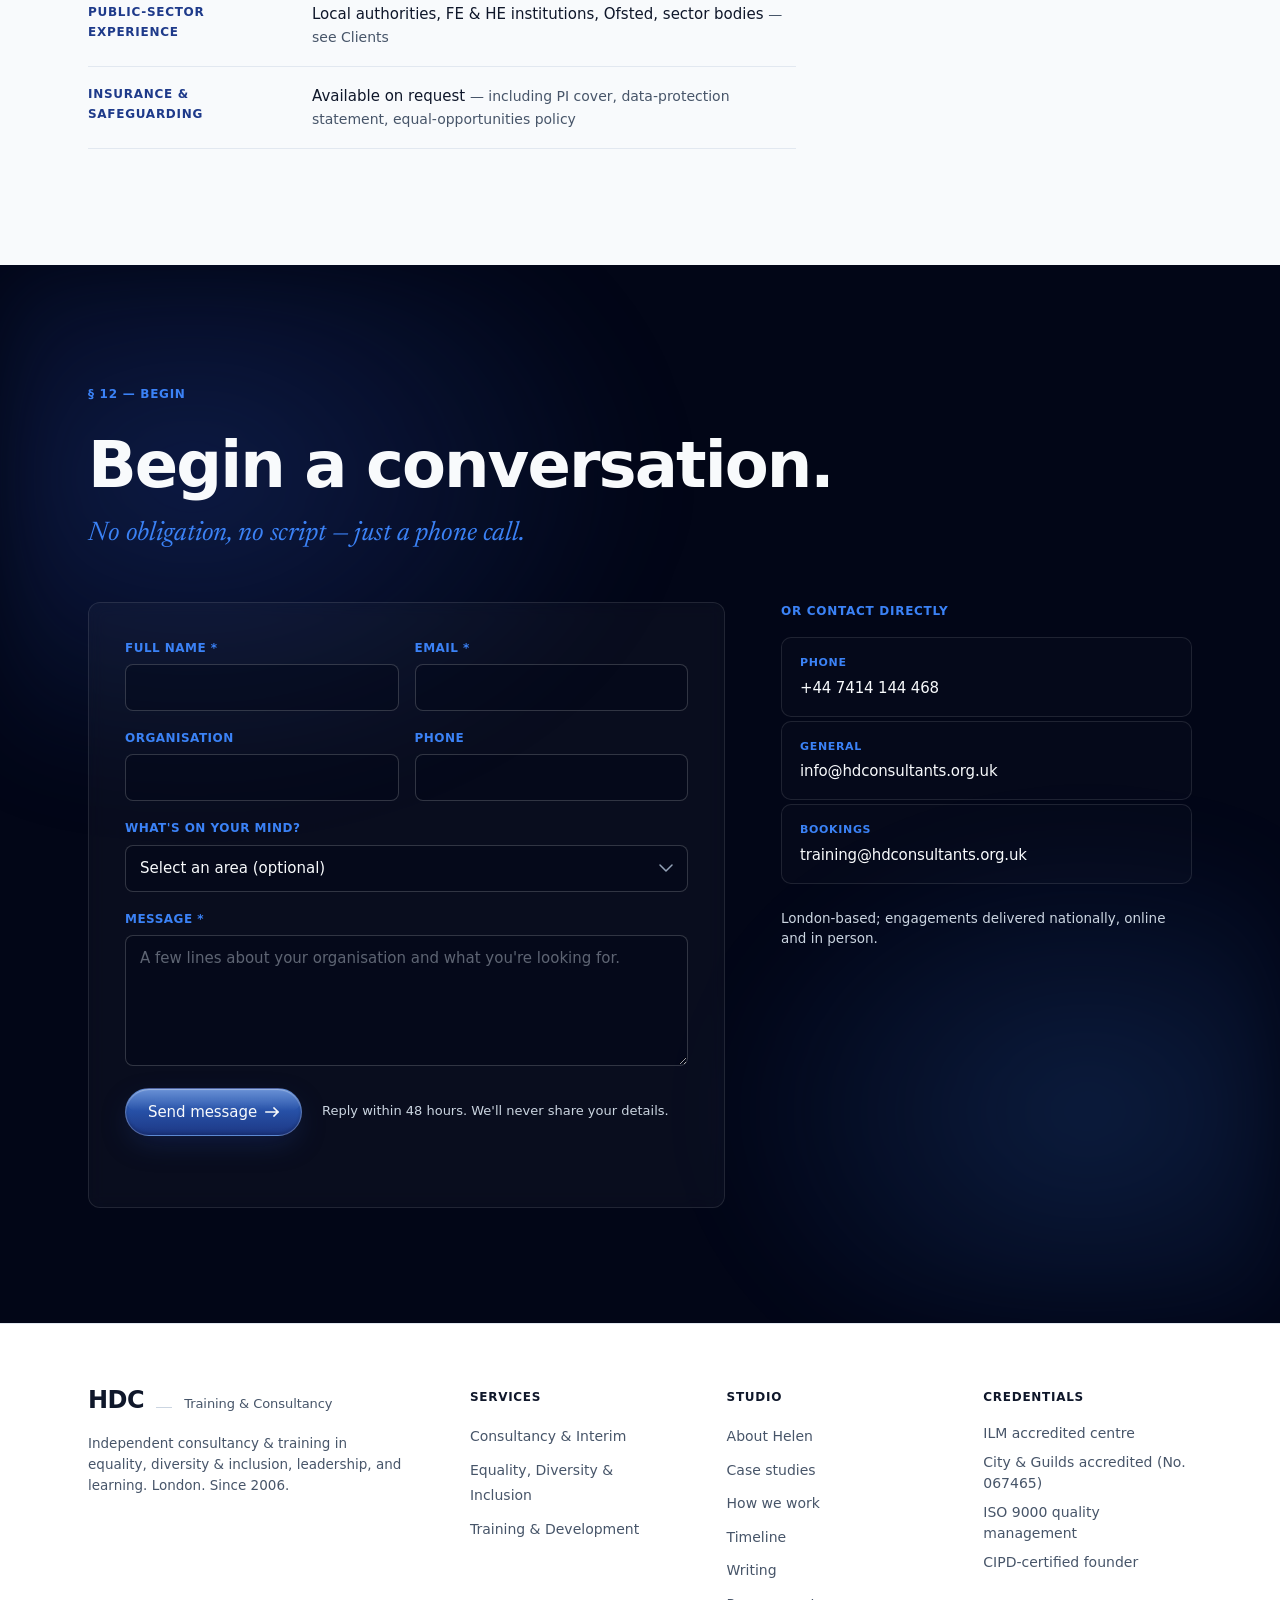
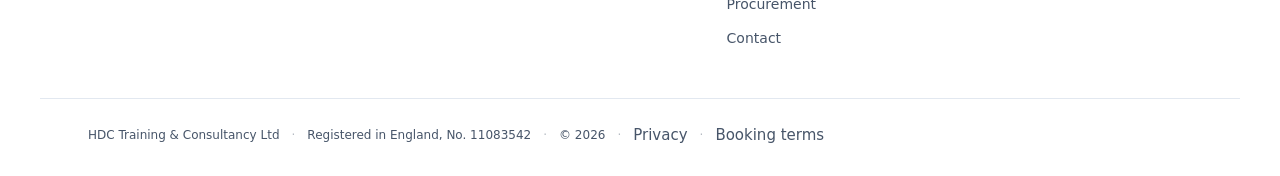
==== commit 31955c99: "restructure homepage: nav rename, section reorder, Met Police engagement Rename Practice → Services " ====
--- a/index.html
+++ b/index.html
@@ -71,7 +71,7 @@
       <span class="logo__sub">Training &amp; Consultancy</span>
     </a>
     <nav class="nav" aria-label="Primary">
-      <a href="#practice">Practice</a>
+      <a href="#practice">Services</a>
       <a href="#about">About</a>
       <a href="#case-studies">Cases</a>
       <a href="#testimonials">Voices</a>
@@ -113,7 +113,7 @@
     <aside class="hero__side">
       <div class="hero__index">
         <span class="section-no">§ 01</span>
-        <span class="section-name">Practice</span>
+        <span class="section-name">Services</span>
       </div>
       <div class="hero__est">
         <div class="hero__est-num">2006</div>
@@ -145,6 +145,9 @@
         </a>
         <a href="#case-studies" class="btn btn--ghost">
           <span>View case studies</span>
+        </a>
+        <a href="#practice" class="btn btn--ghost">
+          <span>Services</span>
         </a>
       </div>
 
@@ -294,6 +297,41 @@
       </div>
     </li>
   </ol>
+
+  <!-- AI strand — featured programme inside Services -->
+  <div class="feature">
+    <div class="feature__grid">
+      <div class="feature__meta">
+        <span class="badge"><span class="badge__dot"></span>New programme</span>
+        <p class="eyebrow">Featured strand</p>
+      </div>
+      <div class="feature__main">
+        <h3 class="display display--md">
+          AI for educational leadership — used responsibly, designed inclusively.
+        </h3>
+        <p class="feature__lede">
+          A practical consultancy strand for colleges, universities and training providers navigating ChatGPT, Gemini, Claude, Eduaide.AI and Microsoft Copilot. We help leaders develop policies, equip staff, and surface the equity questions that matter — before the technology decides them for you.
+        </p>
+        <div class="feature__cards">
+          <div class="feature-card">
+            <div class="feature-card__no">A</div>
+            <div class="feature-card__title">Leadership briefings</div>
+            <p>Board-level sessions on AI's strategic implications for teaching, assessment and workforce.</p>
+          </div>
+          <div class="feature-card">
+            <div class="feature-card__no">B</div>
+            <div class="feature-card__title">Staff capability</div>
+            <p>Workshops on practical, ethical AI use across curriculum design, marking and learner support.</p>
+          </div>
+          <div class="feature-card">
+            <div class="feature-card__no">C</div>
+            <div class="feature-card__title">Policy &amp; equity</div>
+            <p>Acceptable-use frameworks that account for bias, access, and the achievement gap.</p>
+          </div>
+        </div>
+      </div>
+    </div>
+  </div>
 </section>
 
 <!-- ─── ABOUT / HELEN ────────────────────────────────────────────────── -->
@@ -304,7 +342,7 @@
       <span class="section-name">Practitioner</span>
     </div>
     <h2 class="display display--lg">
-      Dr Helen Ann Deane.
+      Dr Helen Ann Deane
       <em class="dim-em">Founder, lead consultant, trainer.</em>
     </h2>
   </div>
@@ -344,10 +382,146 @@
       </p>
 
       <div class="about__signoff">
-        <div class="signature">— Helen</div>
         <a href="#contact" class="inline-link">Write to Helen directly →</a>
       </div>
     </div>
+  </div>
+</section>
+
+<!-- ─── TIMELINE ─────────────────────────────────────────────────────── -->
+<section class="timeline" id="timeline">
+  <div class="section-head">
+    <div class="section-head__top">
+      <span class="section-no">§ 04</span>
+      <span class="section-name">A solid track record</span>
+    </div>
+    <h2 class="display display--lg">
+      Twenty-five years practice, in chapters.
+      <em class="dim-em">A record across colleges, universities, and inspection.</em>
+    </h2>
+  </div>
+
+  <ol class="rail">
+    <li class="rail__item">
+      <div class="rail__year">2000<span class="rail__year-end">— 2006</span></div>
+      <div class="rail__role">
+        <h3>Head of School</h3>
+        <p class="rail__org">Lambeth College</p>
+        <p class="rail__note">Senior leadership in further education — six years shaping departmental strategy and staff development before founding HDC.</p>
+      </div>
+    </li>
+    <li class="rail__item rail__item--anchor">
+      <div class="rail__year">2006<span class="rail__year-end">— present</span></div>
+      <div class="rail__role">
+        <h3>Founder &amp; Director</h3>
+        <p class="rail__org">HDC Training &amp; Consultancy</p>
+        <p class="rail__note">An independent practice in leadership, EDI and teaching — now in its nineteenth year.</p>
+      </div>
+    </li>
+    <li class="rail__item">
+      <div class="rail__year">2006<span class="rail__year-end">— 2010</span></div>
+      <div class="rail__role">
+        <h3>Additional Inspector, Teacher Training</h3>
+        <p class="rail__org">Ofsted</p>
+        <p class="rail__note">Inspecting provider quality across the teacher-training landscape.</p>
+      </div>
+    </li>
+    <li class="rail__item">
+      <div class="rail__year">2007<span class="rail__year-end">— 2012</span></div>
+      <div class="rail__role">
+        <h3>Associate Consultant</h3>
+        <p class="rail__org">Learning &amp; Skills Improvement Service (LSIS)</p>
+        <p class="rail__note">National programme design, including positive-action provision for BME staff in the learning &amp; skills sector.</p>
+      </div>
+    </li>
+    <li class="rail__item">
+      <div class="rail__year">2016<span class="rail__year-end">— 2022</span></div>
+      <div class="rail__role">
+        <h3>Associate Lecturer</h3>
+        <p class="rail__org">Birkbeck, University of London</p>
+        <p class="rail__note">Strategic Leadership &amp; Management, Organisational Development.</p>
+      </div>
+    </li>
+    <li class="rail__item">
+      <div class="rail__year">2020<span class="rail__year-end">— 2021</span></div>
+      <div class="rail__role">
+        <h3>Interim EDI Lead</h3>
+        <p class="rail__org">Canterbury Christ Church University</p>
+        <p class="rail__note">Embedding institution-wide EDI strategy and assessing Race Equality Charter readiness.</p>
+      </div>
+    </li>
+    <li class="rail__item">
+      <div class="rail__year">2021<span class="rail__year-end">— 2022</span></div>
+      <div class="rail__role">
+        <h3>Associate Lecturer</h3>
+        <p class="rail__org">The Open University</p>
+        <p class="rail__note">Continued academic practice alongside consultancy commissions.</p>
+      </div>
+    </li>
+  </ol>
+
+  <div class="timeline__publications" id="publications">
+    <div class="section-head">
+      <div class="section-head__top">
+        <span class="section-name">Research &amp; writing</span>
+      </div>
+      <h3 class="display display--md">
+        Selected publications.
+        <em class="dim-em">A practice grounded in research.</em>
+      </h3>
+    </div>
+
+    <ol class="biblio">
+      <li class="biblio__item">
+        <div class="biblio__year">2020</div>
+        <div class="biblio__body">
+          <h3>BME staff progression in Further Education.</h3>
+          <p class="biblio__meta">Book chapter · Sector study</p>
+        </div>
+      </li>
+      <li class="biblio__item">
+        <div class="biblio__year">2012</div>
+        <div class="biblio__body">
+          <h3>Dyspraxia Foundation evaluation project.</h3>
+          <p class="biblio__meta">Independent evaluation · Charity sector</p>
+        </div>
+      </li>
+      <li class="biblio__item">
+        <div class="biblio__year">2011</div>
+        <div class="biblio__body">
+          <h3>NATSPEC diversity recruitment guidance.</h3>
+          <p class="biblio__meta">Practitioner guidance · Specialist colleges</p>
+        </div>
+      </li>
+      <li class="biblio__item">
+        <div class="biblio__year">2008</div>
+        <div class="biblio__body">
+          <h3>Centre for Excellence succession planning study.</h3>
+          <p class="biblio__meta">Research study · Leadership development</p>
+        </div>
+      </li>
+      <li class="biblio__item">
+        <div class="biblio__year">2006</div>
+        <div class="biblio__body">
+          <h3>Women's Leadership Network: gender research.</h3>
+          <p class="biblio__meta">Sector research · Gender equity</p>
+        </div>
+      </li>
+      <li class="biblio__item">
+        <div class="biblio__year">2006</div>
+        <div class="biblio__body">
+          <h3>LSC female offender programme evaluation.</h3>
+          <p class="biblio__meta">Evaluation · Justice education</p>
+        </div>
+      </li>
+      <li class="biblio__item">
+        <div class="biblio__year">2005</div>
+        <div class="biblio__body">
+          <h3>LSN integrated offender services assessment.</h3>
+          <p class="biblio__meta">Assessment study · Public sector</p>
+        </div>
+      </li>
+    </ol>
   </div>
 </section>
 
@@ -355,13 +529,29 @@
 <section class="cases" id="case-studies">
   <div class="section-head">
     <div class="section-head__top">
-      <span class="section-no">§ 04</span>
+      <span class="section-no">§ 05</span>
       <span class="section-name">Case studies</span>
     </div>
     <h2 class="display display--lg">
-      Three engagements.
-      <em class="dim-em">Where the work has changed something.</em>
+      Engagements.
+      <em class="dim-em">A current advisory, and three completed case studies — where the work has changed something.</em>
     </h2>
+  </div>
+
+  <div class="cases__feature">
+    <div class="cases__feature-logo">
+      <img src="client-logos/met.jpg" alt="Metropolitan Police" loading="lazy" />
+    </div>
+    <div class="cases__feature-body">
+      <header class="cases__feature-head">
+        <span class="case__no">Current advisory</span>
+        <span class="case__sector">Policing · Leadership Academy</span>
+      </header>
+      <h3 class="cases__feature-title">Leadership Curriculum and Inclusion Consultant — Metropolitan Police</h3>
+      <p class="cases__feature-lede">
+        Providing independent evaluation and strategic advisory support to the Metropolitan Police Leadership Academy's CPD Leadership Programme. Assessing curriculum design, learning delivery, and participant outcomes through an equity, diversity, inclusion, and trauma-informed lens, and making evidence-based recommendations to strengthen inclusive leadership, cultural competence, psychological safety, and organisational effectiveness.
+      </p>
+    </div>
   </div>
 
   <div class="cases__grid">
@@ -414,7 +604,7 @@
 <section class="voices" id="testimonials">
   <div class="section-head section-head--invert">
     <div class="section-head__top">
-      <span class="section-no">§ 05</span>
+      <span class="section-no">§ 06</span>
       <span class="section-name">In their words</span>
     </div>
     <h2 class="display display--lg">
@@ -452,7 +642,7 @@
 <section class="clients" id="clients">
   <div class="section-head">
     <div class="section-head__top">
-      <span class="section-no">§ 06</span>
+      <span class="section-no">§ 07</span>
       <span class="section-name">Selected clients</span>
     </div>
     <h2 class="display display--lg">
@@ -463,6 +653,7 @@
 
   <ul class="client-logos">
     <li class="client-logo"><div class="client-logo__plate"><img src="client-logos/ofsted.png" alt="Ofsted" loading="lazy"></div><div class="client-logo__name">Ofsted</div></li>
+    <li class="client-logo"><div class="client-logo__plate"><img src="client-logos/met.jpg" alt="Metropolitan Police" loading="lazy"></div><div class="client-logo__name">Metropolitan Police</div></li>
     <li class="client-logo"><div class="client-logo__plate"><img src="client-logos/lloyds-bank.png" alt="Lloyds Bank" loading="lazy"></div><div class="client-logo__name">Lloyds Bank</div></li>
     <li class="client-logo"><div class="client-logo__plate"><img src="client-logos/birkbeck.png" alt="Birkbeck, University of London" loading="lazy"></div><div class="client-logo__name">Birkbeck, Univ. of London</div></li>
     <li class="client-logo"><div class="client-logo__plate"><img src="client-logos/canterbury-christ-church.png" alt="Canterbury Christ Church University" loading="lazy"></div><div class="client-logo__name">Canterbury Christ Church</div></li>
@@ -490,79 +681,6 @@
   </ul>
 
   <p class="clients__foot">Twenty-two named clients across further education, higher education, the public sector, financial services, and the third sector — each invited HDC for work that mattered.</p>
-</section>
-
-<!-- ─── TIMELINE ─────────────────────────────────────────────────────── -->
-<section class="timeline" id="timeline">
-  <div class="section-head">
-    <div class="section-head__top">
-      <span class="section-no">§ 07</span>
-      <span class="section-name">Twenty-five years</span>
-    </div>
-    <h2 class="display display--lg">
-      Practice, in chapters.
-      <em class="dim-em">A record across colleges, universities, and inspection.</em>
-    </h2>
-  </div>
-
-  <ol class="rail">
-    <li class="rail__item">
-      <div class="rail__year">2000<span class="rail__year-end">— 2006</span></div>
-      <div class="rail__role">
-        <h3>Head of School</h3>
-        <p class="rail__org">Lambeth College</p>
-        <p class="rail__note">Senior leadership in further education — six years shaping departmental strategy and staff development before founding HDC.</p>
-      </div>
-    </li>
-    <li class="rail__item rail__item--anchor">
-      <div class="rail__year">2006<span class="rail__year-end">— present</span></div>
-      <div class="rail__role">
-        <h3>Founder &amp; Director</h3>
-        <p class="rail__org">HDC Training &amp; Consultancy</p>
-        <p class="rail__note">An independent practice in leadership, EDI and teaching — now in its nineteenth year.</p>
-      </div>
-    </li>
-    <li class="rail__item">
-      <div class="rail__year">2006<span class="rail__year-end">— 2010</span></div>
-      <div class="rail__role">
-        <h3>Additional Inspector, Teacher Training</h3>
-        <p class="rail__org">Ofsted</p>
-        <p class="rail__note">Inspecting provider quality across the teacher-training landscape.</p>
-      </div>
-    </li>
-    <li class="rail__item">
-      <div class="rail__year">2007<span class="rail__year-end">— 2012</span></div>
-      <div class="rail__role">
-        <h3>Associate Consultant</h3>
-        <p class="rail__org">Learning &amp; Skills Improvement Service (LSIS)</p>
-        <p class="rail__note">National programme design, including positive-action provision for BME staff in the learning &amp; skills sector.</p>
-      </div>
-    </li>
-    <li class="rail__item">
-      <div class="rail__year">2016<span class="rail__year-end">— 2022</span></div>
-      <div class="rail__role">
-        <h3>Associate Lecturer</h3>
-        <p class="rail__org">Birkbeck, University of London</p>
-        <p class="rail__note">Strategic Leadership &amp; Management, Organisational Development.</p>
-      </div>
-    </li>
-    <li class="rail__item">
-      <div class="rail__year">2020<span class="rail__year-end">— 2021</span></div>
-      <div class="rail__role">
-        <h3>Interim EDI Lead</h3>
-        <p class="rail__org">Canterbury Christ Church University</p>
-        <p class="rail__note">Embedding institution-wide EDI strategy and assessing Race Equality Charter readiness.</p>
-      </div>
-    </li>
-    <li class="rail__item">
-      <div class="rail__year">2021<span class="rail__year-end">— 2022</span></div>
-      <div class="rail__role">
-        <h3>Associate Lecturer</h3>
-        <p class="rail__org">The Open University</p>
-        <p class="rail__note">Continued academic practice alongside consultancy commissions.</p>
-      </div>
-    </li>
-  </ol>
 </section>
 
 <!-- ─── HOW WE WORK / ENGAGEMENT (NEW) ───────────────────────────────── -->
@@ -656,112 +774,11 @@
   </div>
 </section>
 
-<!-- ─── PUBLICATIONS ─────────────────────────────────────────────────── -->
-<section class="writing" id="publications">
-  <div class="section-head">
-    <div class="section-head__top">
-      <span class="section-no">§ 09</span>
-      <span class="section-name">Research &amp; writing</span>
-    </div>
-    <h2 class="display display--lg">
-      Selected publications.
-      <em class="dim-em">A practice grounded in research.</em>
-    </h2>
-  </div>
-
-  <ol class="biblio">
-    <li class="biblio__item">
-      <div class="biblio__year">2020</div>
-      <div class="biblio__body">
-        <h3>BME staff progression in Further Education.</h3>
-        <p class="biblio__meta">Book chapter · Sector study</p>
-      </div>
-    </li>
-    <li class="biblio__item">
-      <div class="biblio__year">2012</div>
-      <div class="biblio__body">
-        <h3>Dyspraxia Foundation evaluation project.</h3>
-        <p class="biblio__meta">Independent evaluation · Charity sector</p>
-      </div>
-    </li>
-    <li class="biblio__item">
-      <div class="biblio__year">2011</div>
-      <div class="biblio__body">
-        <h3>NATSPEC diversity recruitment guidance.</h3>
-        <p class="biblio__meta">Practitioner guidance · Specialist colleges</p>
-      </div>
-    </li>
-    <li class="biblio__item">
-      <div class="biblio__year">2008</div>
-      <div class="biblio__body">
-        <h3>Centre for Excellence succession planning study.</h3>
-        <p class="biblio__meta">Research study · Leadership development</p>
-      </div>
-    </li>
-    <li class="biblio__item">
-      <div class="biblio__year">2006</div>
-      <div class="biblio__body">
-        <h3>Women's Leadership Network: gender research.</h3>
-        <p class="biblio__meta">Sector research · Gender equity</p>
-      </div>
-    </li>
-    <li class="biblio__item">
-      <div class="biblio__year">2006</div>
-      <div class="biblio__body">
-        <h3>LSC female offender programme evaluation.</h3>
-        <p class="biblio__meta">Evaluation · Justice education</p>
-      </div>
-    </li>
-    <li class="biblio__item">
-      <div class="biblio__year">2005</div>
-      <div class="biblio__body">
-        <h3>LSN integrated offender services assessment.</h3>
-        <p class="biblio__meta">Assessment study · Public sector</p>
-      </div>
-    </li>
-  </ol>
-</section>
-
-<!-- ─── AI FEATURE (demoted — practice strand, not headline) ─────────── -->
-<section class="feature">
-  <div class="feature__grid">
-    <div class="feature__meta">
-      <span class="badge"><span class="badge__dot"></span>New programme</span>
-      <p class="eyebrow">§ 10 · Feature</p>
-    </div>
-    <div class="feature__main">
-      <h2 class="display display--md">
-        AI for educational leadership — used responsibly, designed inclusively.
-      </h2>
-      <p class="feature__lede">
-        A practical consultancy strand for colleges, universities and training providers navigating ChatGPT, Gemini, Claude, Eduaide.AI and Microsoft Copilot. We help leaders develop policies, equip staff, and surface the equity questions that matter — before the technology decides them for you.
-      </p>
-      <div class="feature__cards">
-        <div class="feature-card">
-          <div class="feature-card__no">A</div>
-          <div class="feature-card__title">Leadership briefings</div>
-          <p>Board-level sessions on AI's strategic implications for teaching, assessment and workforce.</p>
-        </div>
-        <div class="feature-card">
-          <div class="feature-card__no">B</div>
-          <div class="feature-card__title">Staff capability</div>
-          <p>Workshops on practical, ethical AI use across curriculum design, marking and learner support.</p>
-        </div>
-        <div class="feature-card">
-          <div class="feature-card__no">C</div>
-          <div class="feature-card__title">Policy &amp; equity</div>
-          <p>Acceptable-use frameworks that account for bias, access, and the achievement gap.</p>
-        </div>
-      </div>
-    </div>
-  </div>
-</section>
-
 <!-- ─── PROCUREMENT INFO (NEW) ───────────────────────────────────────── -->
 <section class="procurement" id="procurement">
   <div class="section-head">
     <div class="section-head__top">
-      <span class="section-no">§ 11</span>
+      <span class="section-no">§ 09</span>
       <span class="section-name">For procurement</span>
     </div>
     <h2 class="display display--lg">
--- a/styles.css
+++ b/styles.css
@@ -1055,6 +1055,68 @@
 }
 
 /* ─── CASES ───────────────────────────────────────────────────────── */
+.cases__feature {
+  max-width: var(--max-w);
+  margin: 0 auto 56px;
+  padding: 0 var(--gutter);
+  display: grid;
+  grid-template-columns: 240px 1fr;
+  gap: 48px;
+  align-items: center;
+}
+.cases__feature-logo {
+  background: var(--bg);
+  border: 1px solid var(--border);
+  border-radius: var(--radius-lg);
+  padding: 28px;
+  display: flex;
+  align-items: center;
+  justify-content: center;
+  aspect-ratio: 1 / 1;
+}
+.cases__feature-logo img {
+  max-width: 100%;
+  max-height: 100%;
+  height: auto;
+  object-fit: contain;
+}
+.cases__feature-head {
+  display: flex;
+  flex-wrap: wrap;
+  gap: 8px 16px;
+  align-items: baseline;
+  margin-bottom: 14px;
+  font-size: 13px;
+  letter-spacing: 0.04em;
+  text-transform: uppercase;
+  color: var(--text-muted);
+}
+.cases__feature-head .case__no { color: var(--accent); font-weight: 600; }
+.cases__feature-title {
+  font-family: var(--serif);
+  font-size: clamp(22px, 2.4vw, 30px);
+  line-height: 1.22;
+  letter-spacing: -0.015em;
+  color: var(--text);
+  margin: 0 0 18px;
+}
+.cases__feature-lede {
+  font-size: 16px;
+  line-height: 1.65;
+  color: var(--text-2);
+  margin: 0;
+  max-width: 68ch;
+}
+@media (max-width: 760px) {
+  .cases__feature {
+    grid-template-columns: 1fr;
+    gap: 24px;
+  }
+  .cases__feature-logo {
+    max-width: 200px;
+    aspect-ratio: 1 / 1;
+  }
+}
 .cases__grid {
   max-width: var(--max-w);
   margin: 0 auto;
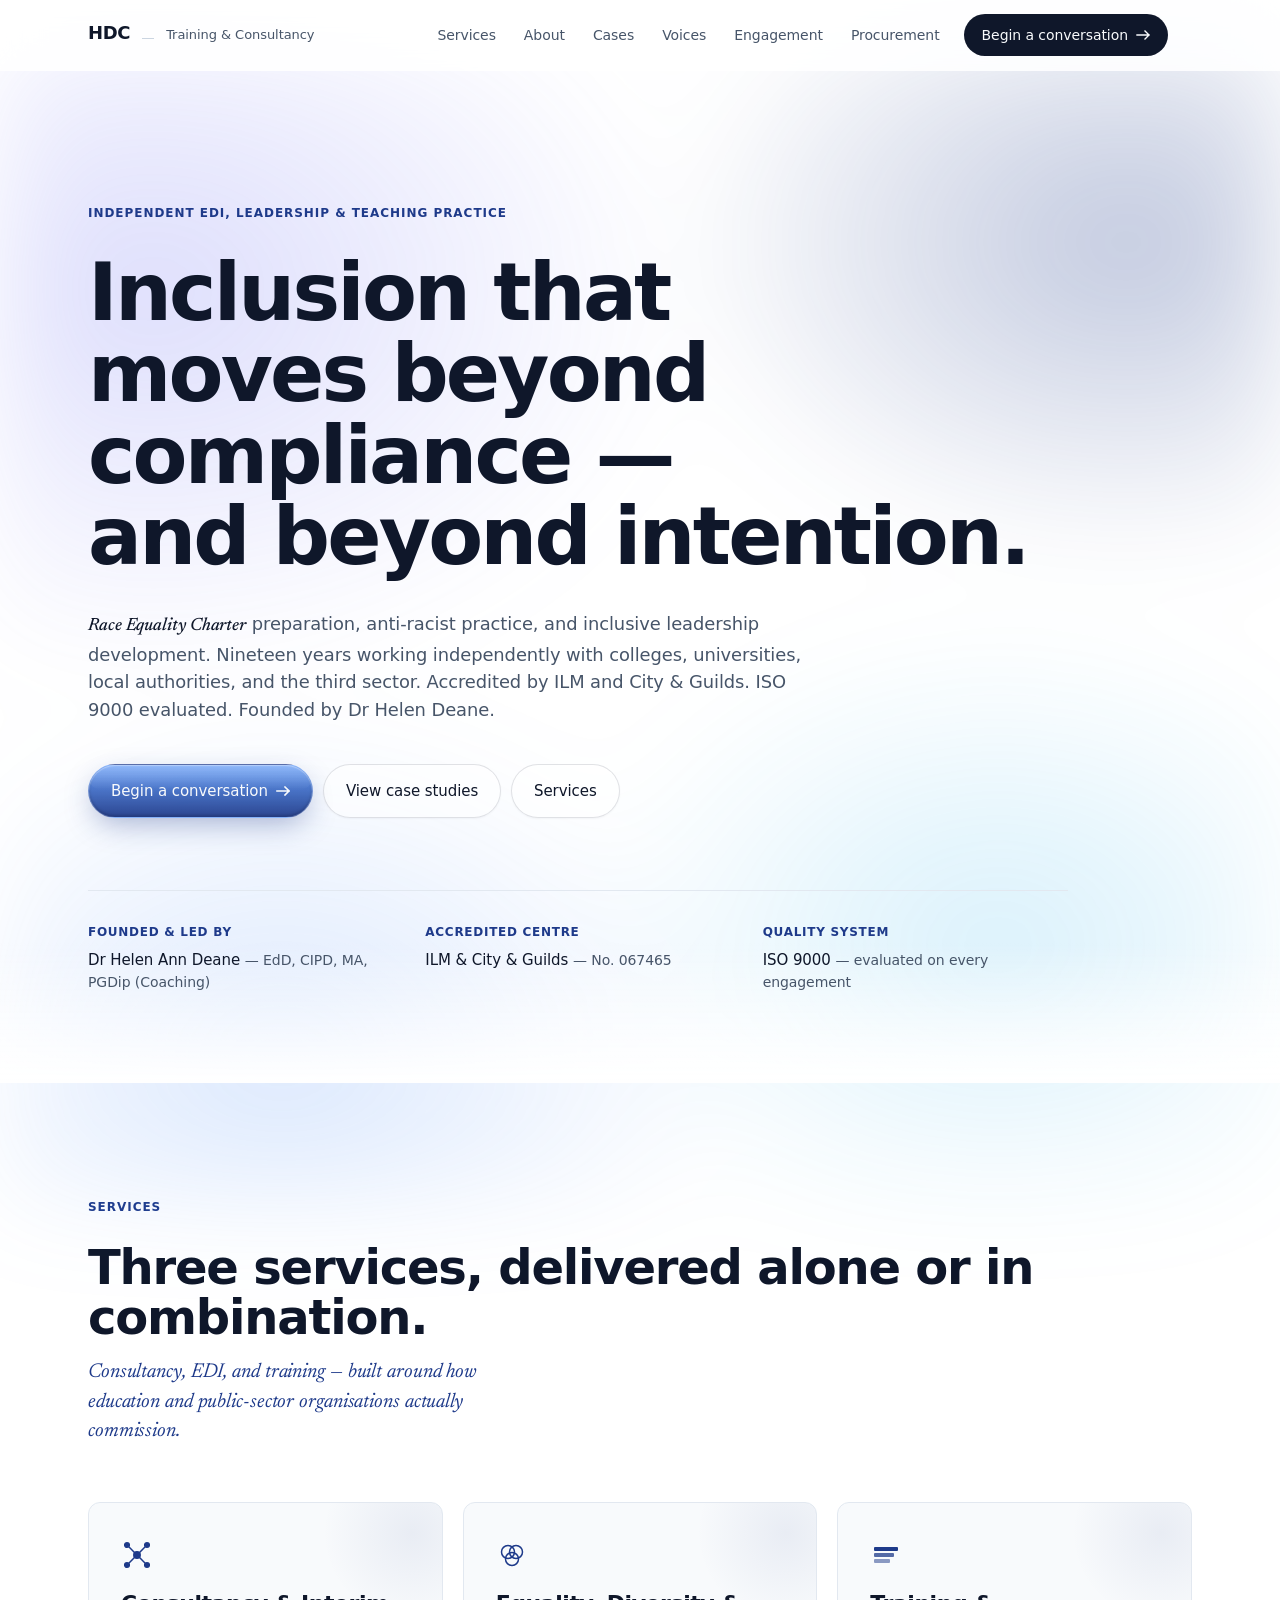
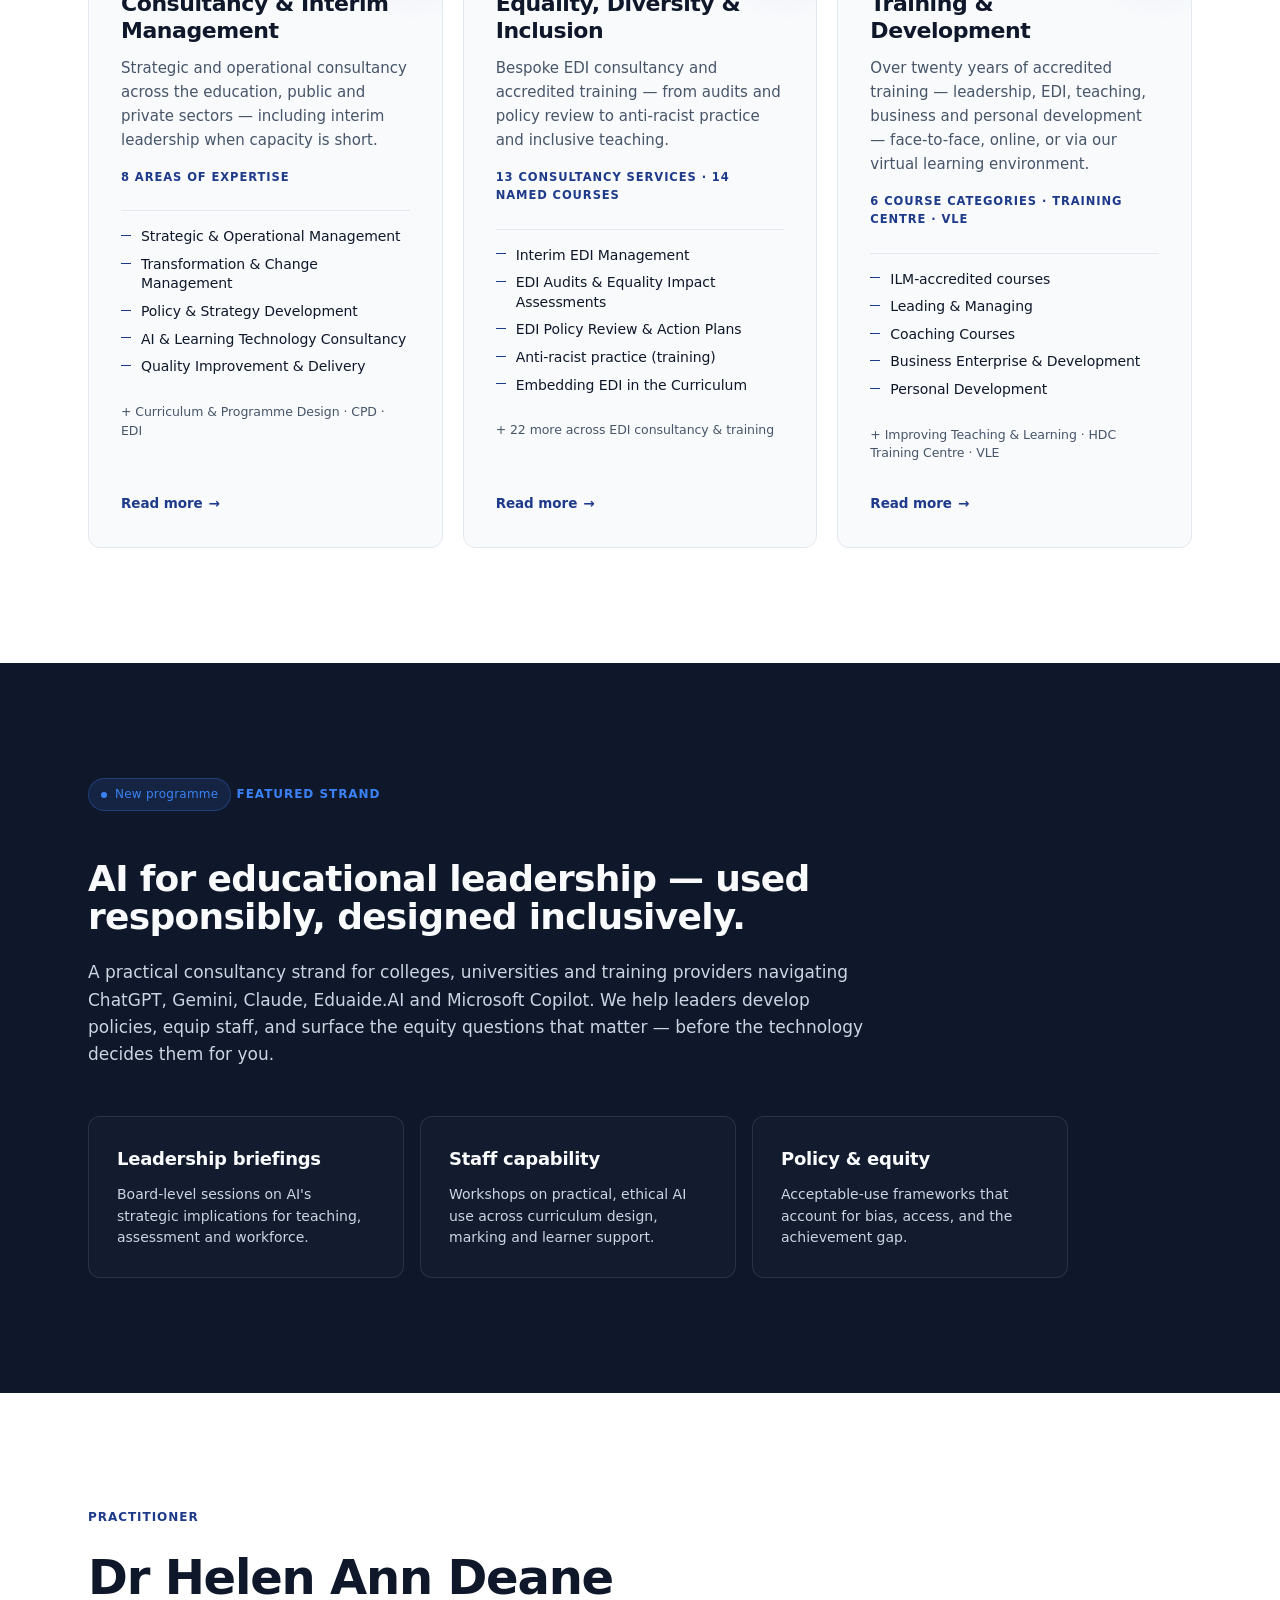
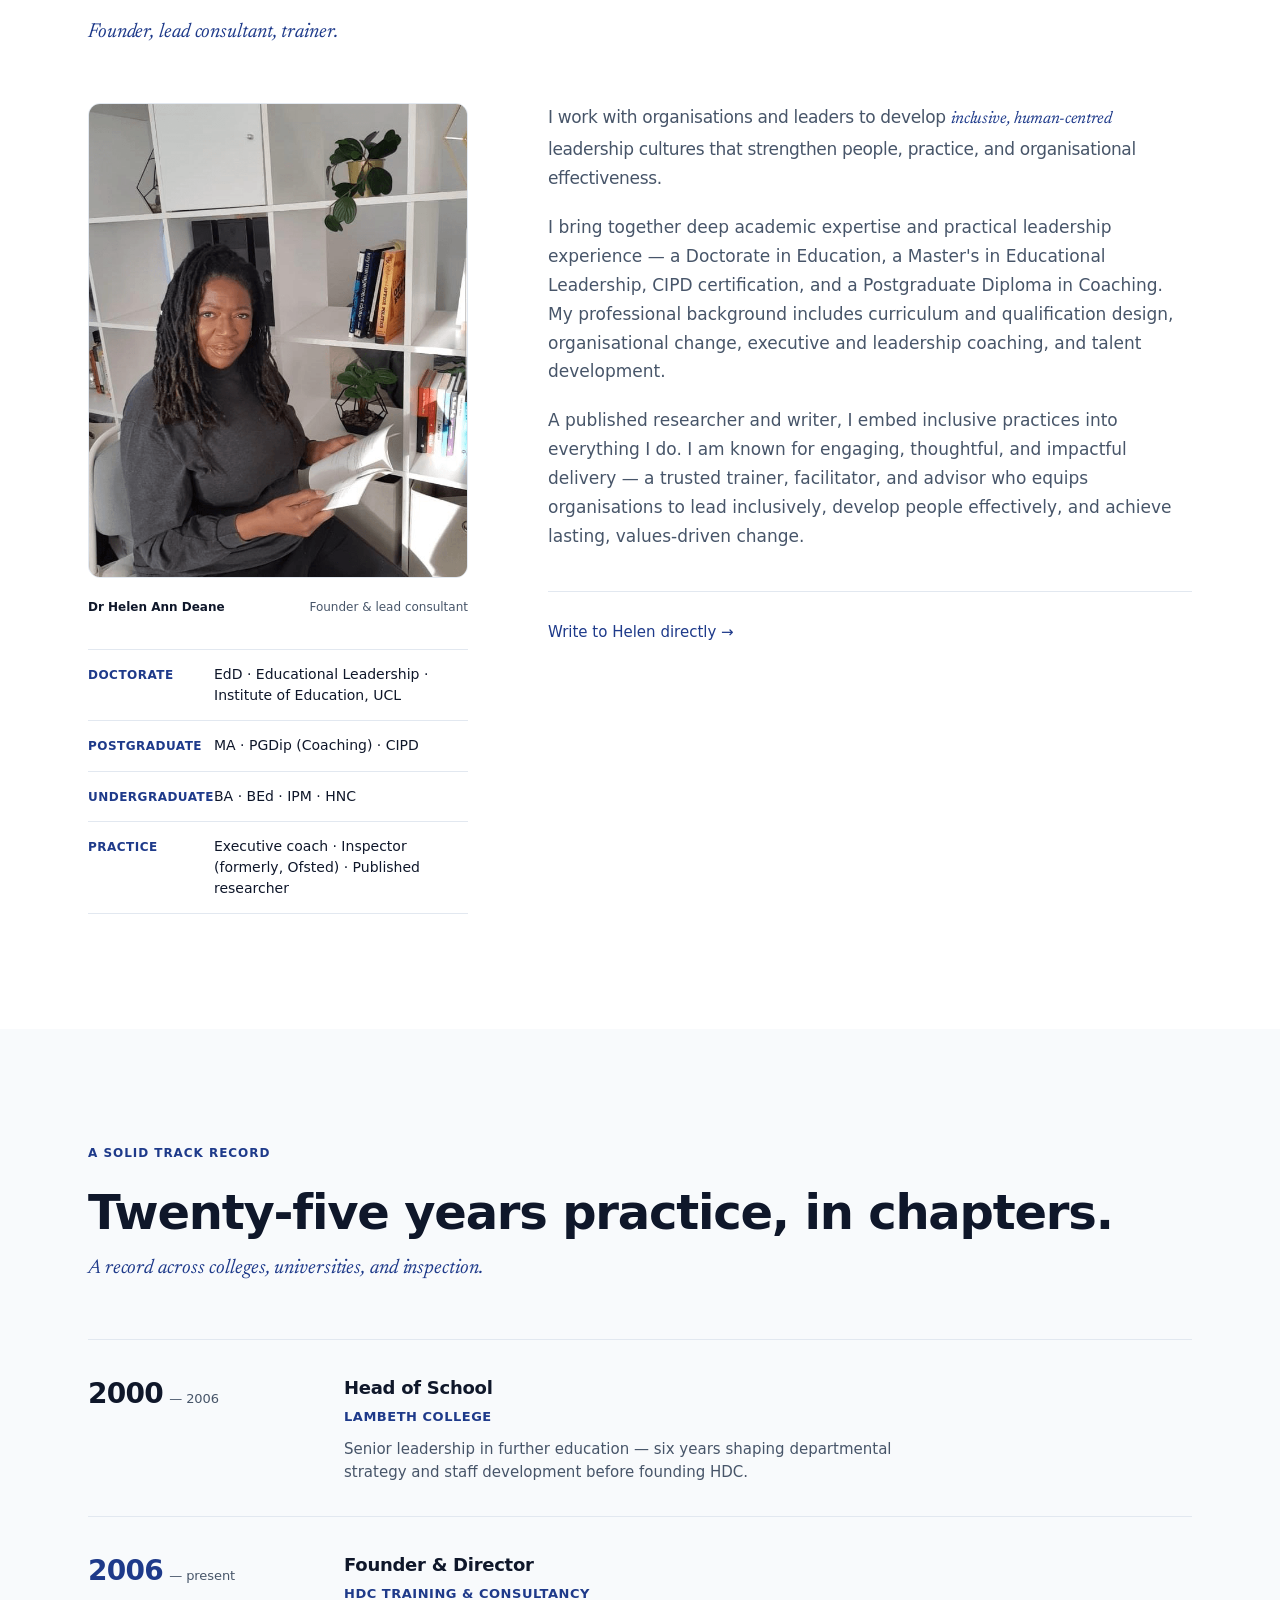
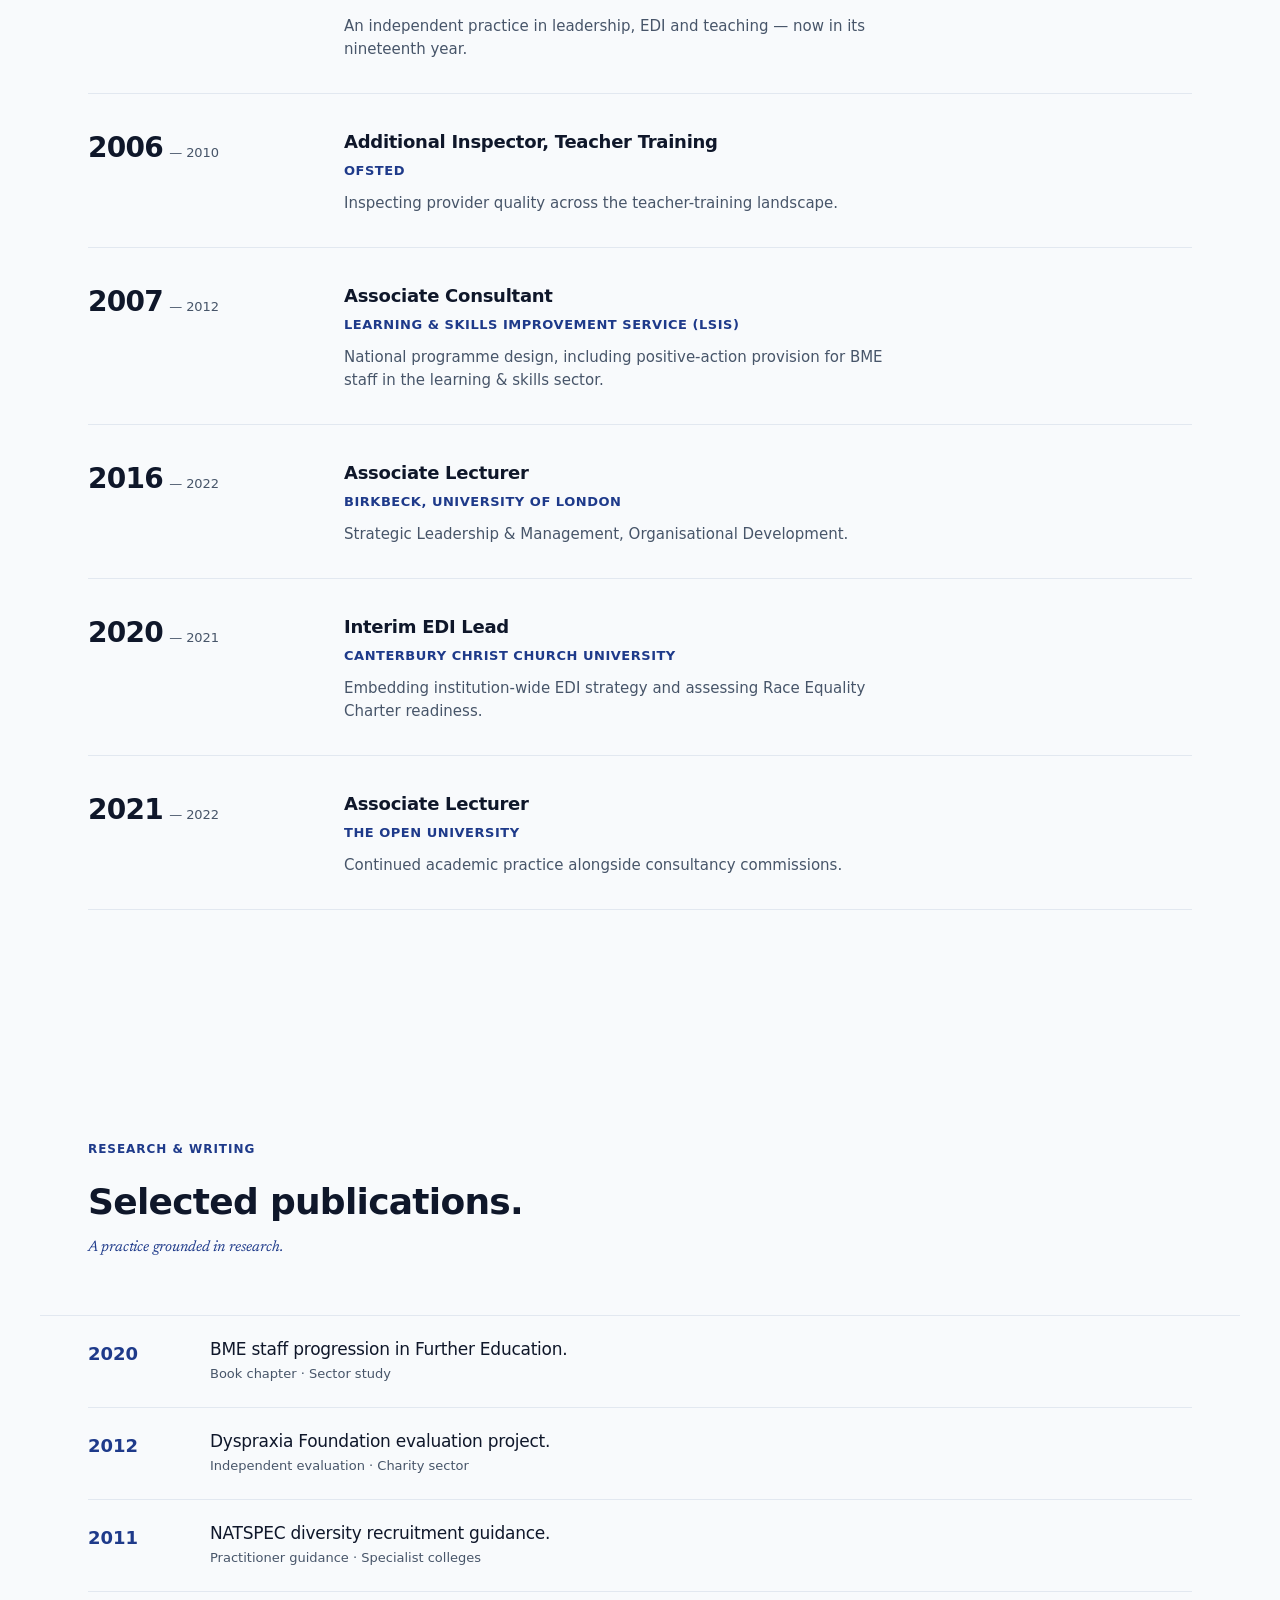
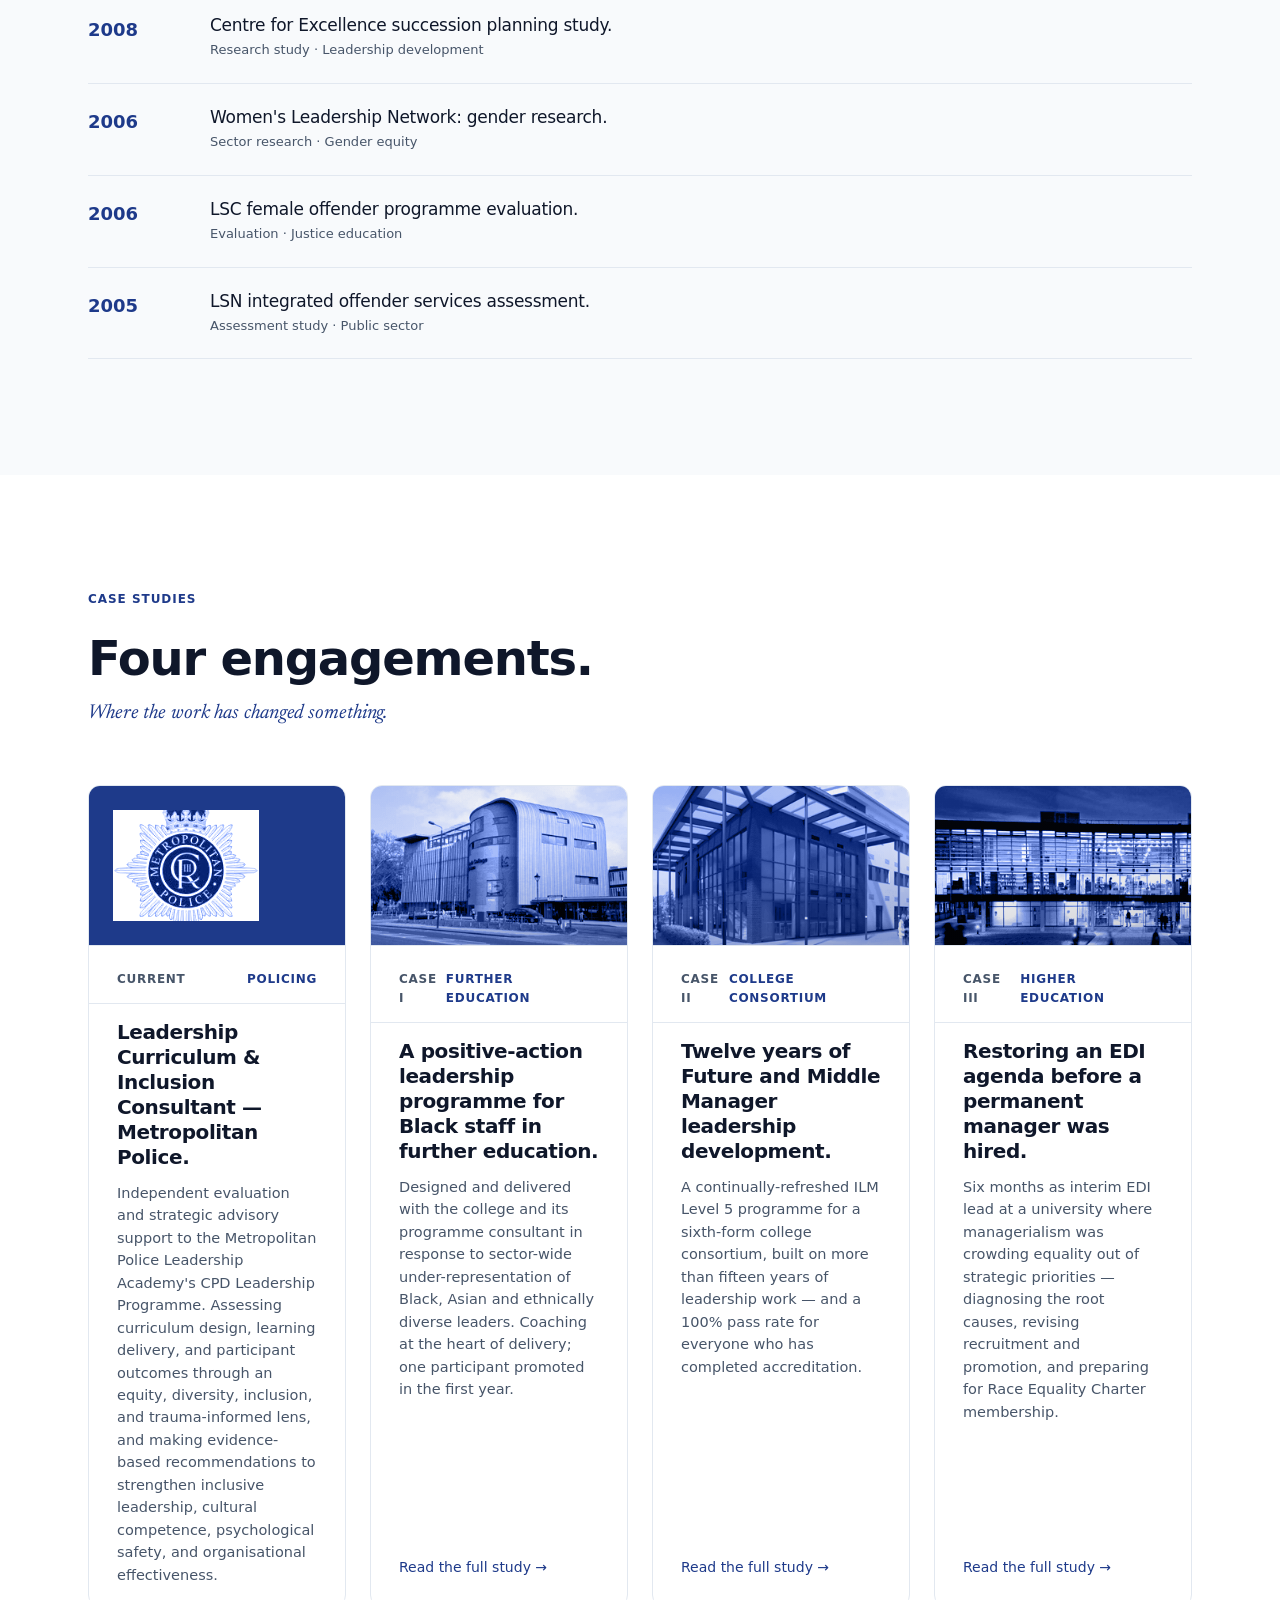
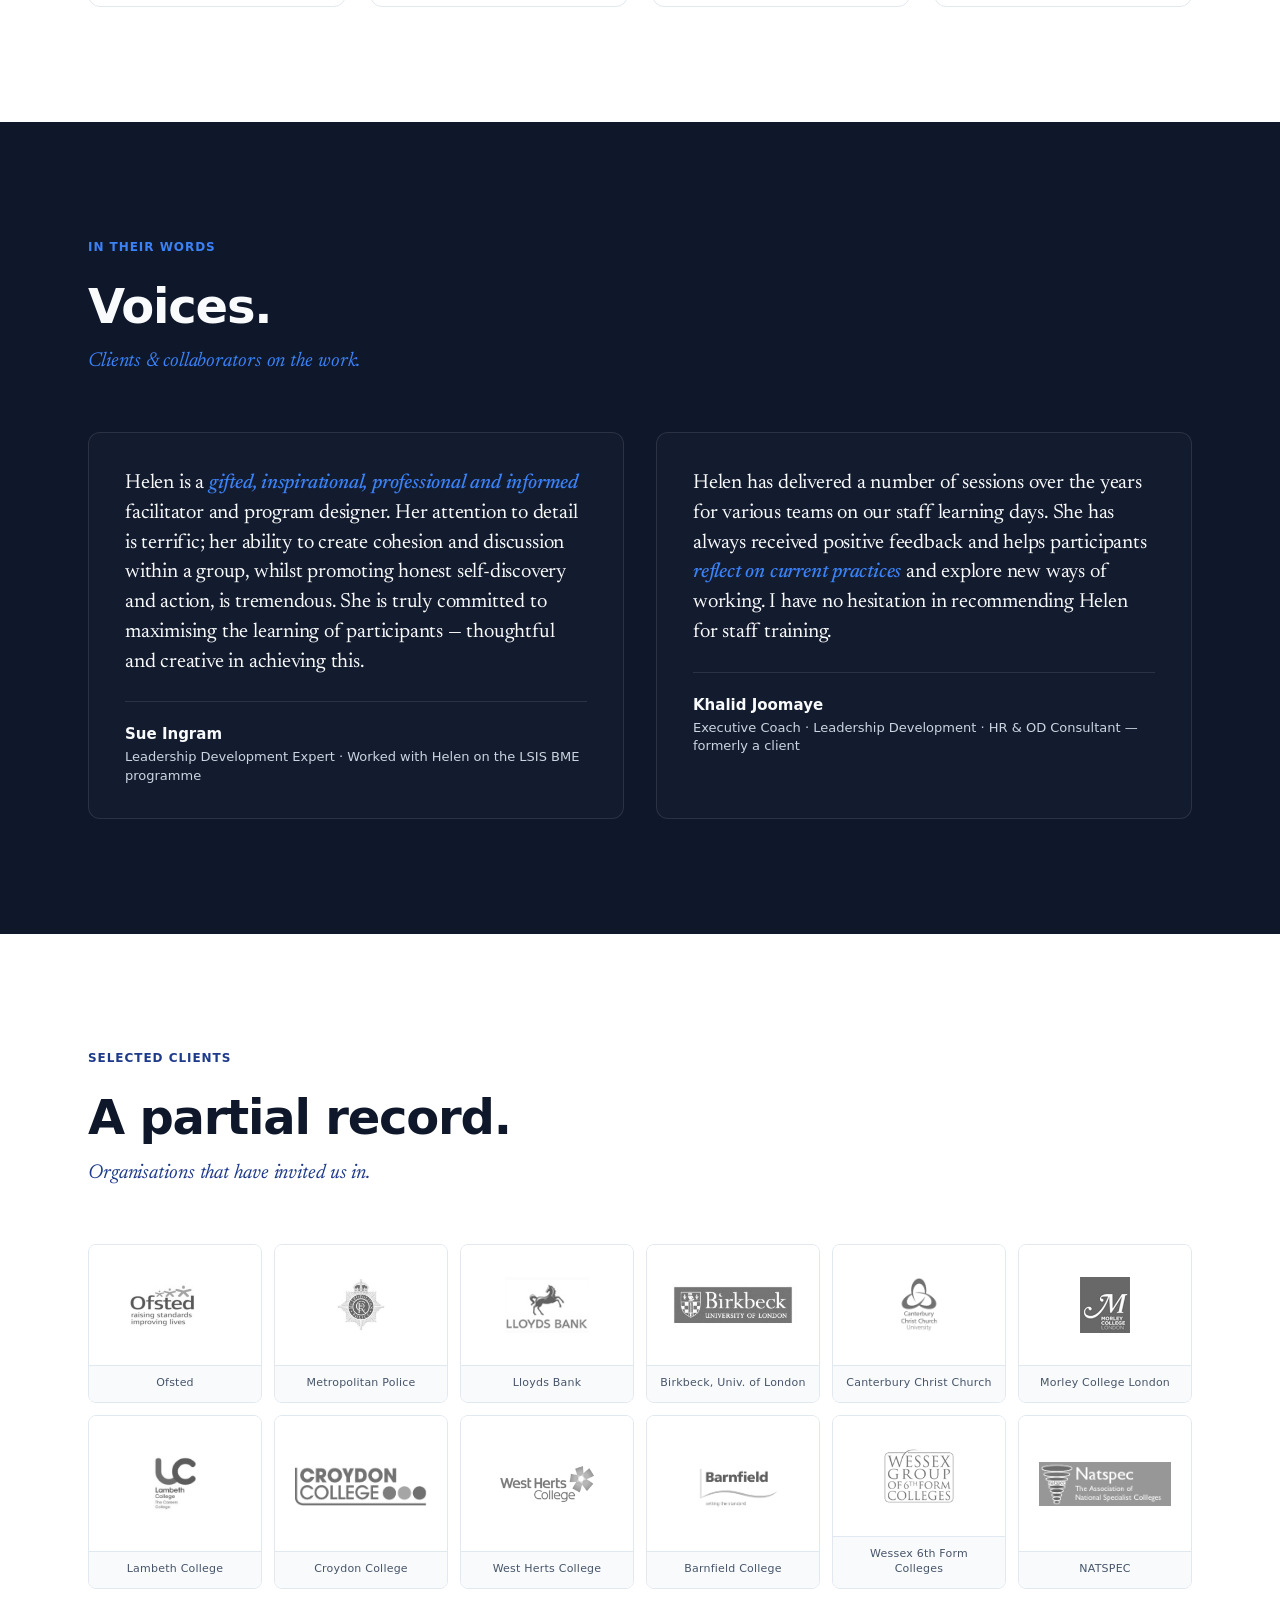
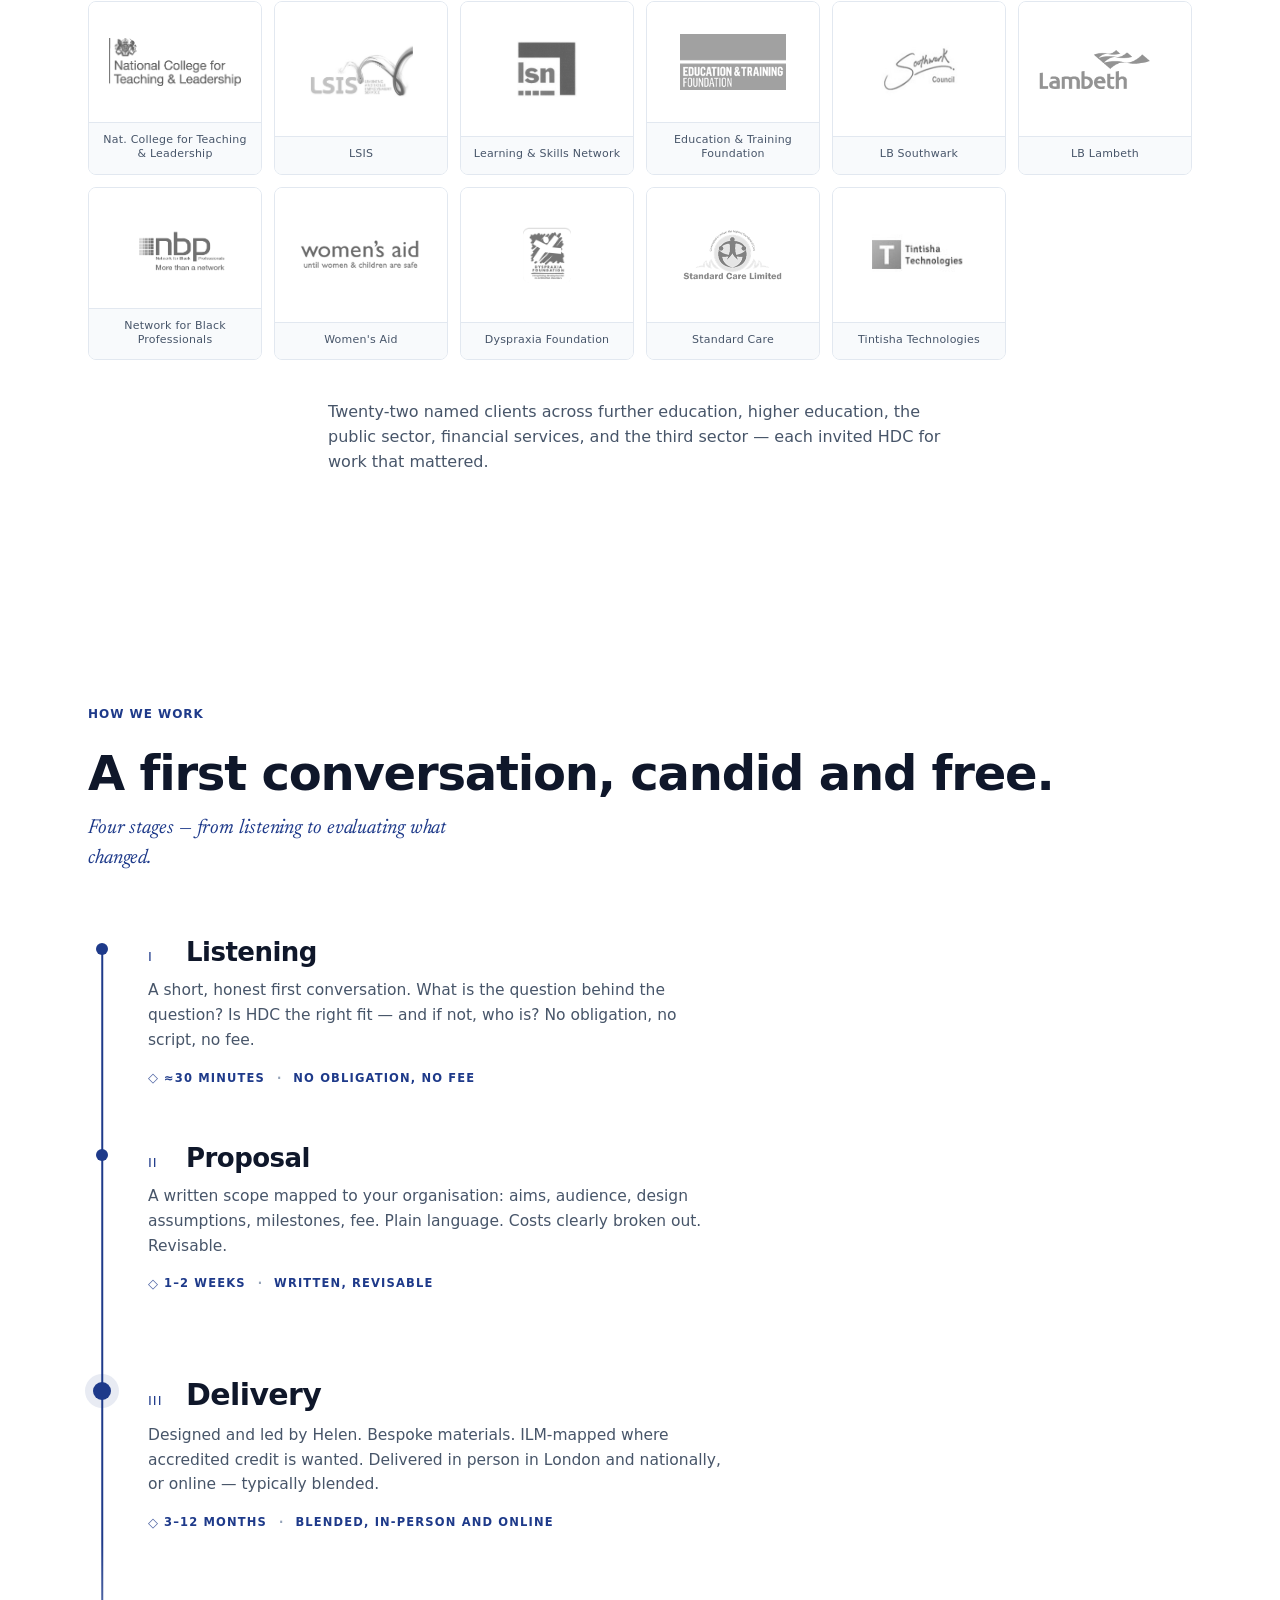
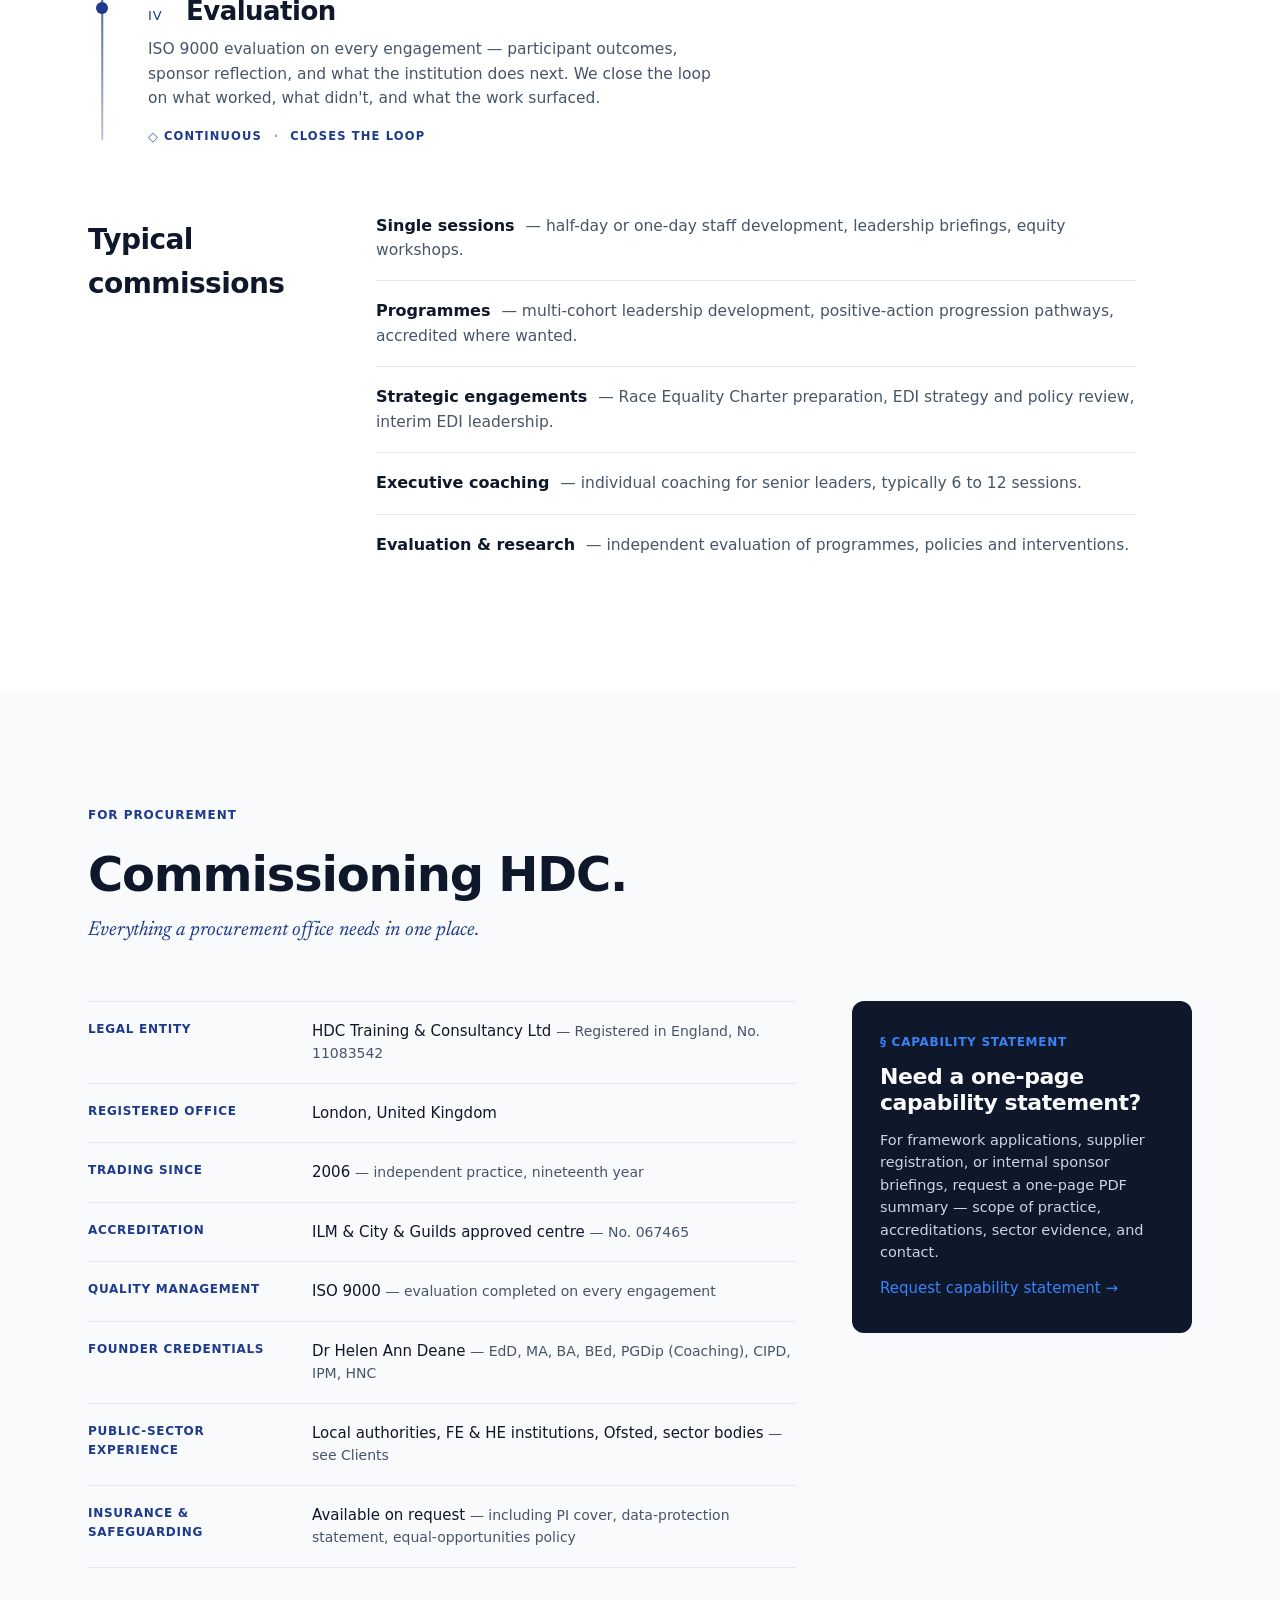
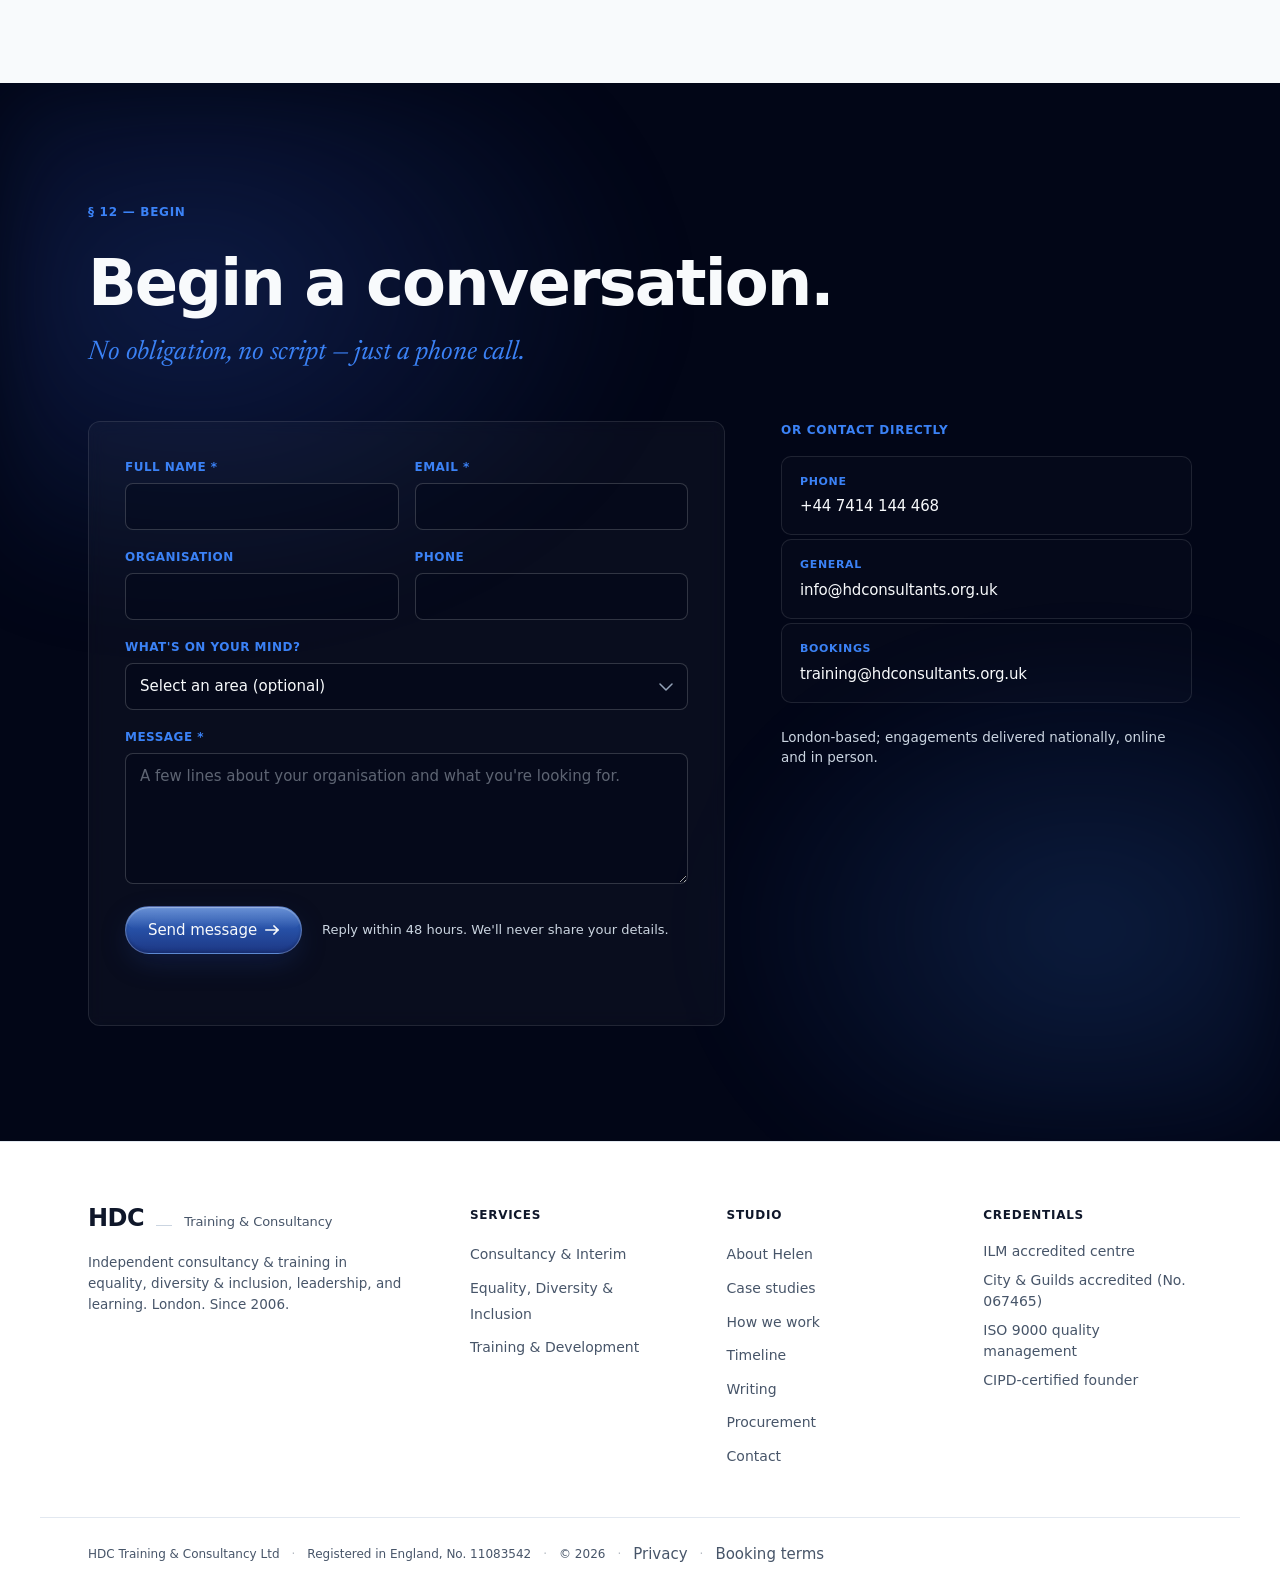
==== commit 671e60c5: "align Met Police engagement with case-study card styling Convert the bespoke cases__feature block to" ====
--- a/index.html
+++ b/index.html
@@ -533,28 +533,25 @@
       <span class="section-name">Case studies</span>
     </div>
     <h2 class="display display--lg">
-      Engagements.
-      <em class="dim-em">A current advisory, and three completed case studies — where the work has changed something.</em>
+      Four engagements.
+      <em class="dim-em">Where the work has changed something.</em>
     </h2>
   </div>
 
-  <div class="cases__feature">
-    <div class="cases__feature-logo">
-      <img src="client-logos/met.jpg" alt="Metropolitan Police" loading="lazy" />
-    </div>
-    <div class="cases__feature-body">
-      <header class="cases__feature-head">
-        <span class="case__no">Current advisory</span>
-        <span class="case__sector">Policing · Leadership Academy</span>
+  <div class="cases__grid">
+    <article class="case case--current">
+      <div class="case__thumb case__thumb--logo" aria-hidden="true">
+        <img src="client-logos/met.jpg" alt="" loading="lazy" decoding="async" />
+      </div>
+      <header class="case__head">
+        <span class="case__no">Current</span>
+        <span class="case__sector">Policing</span>
       </header>
-      <h3 class="cases__feature-title">Leadership Curriculum and Inclusion Consultant — Metropolitan Police</h3>
-      <p class="cases__feature-lede">
-        Providing independent evaluation and strategic advisory support to the Metropolitan Police Leadership Academy's CPD Leadership Programme. Assessing curriculum design, learning delivery, and participant outcomes through an equity, diversity, inclusion, and trauma-informed lens, and making evidence-based recommendations to strengthen inclusive leadership, cultural competence, psychological safety, and organisational effectiveness.
+      <h3 class="case__title">Leadership Curriculum &amp; Inclusion Consultant — Metropolitan Police.</h3>
+      <p class="case__lede">
+        Independent evaluation and strategic advisory support to the Metropolitan Police Leadership Academy's CPD Leadership Programme. Assessing curriculum design, learning delivery, and participant outcomes through an equity, diversity, inclusion, and trauma-informed lens, and making evidence-based recommendations to strengthen inclusive leadership, cultural competence, psychological safety, and organisational effectiveness.
       </p>
-    </div>
-  </div>
-
-  <div class="cases__grid">
+    </article>
     <article class="case">
       <a href="case-i.html" class="case__thumb" aria-hidden="true" tabindex="-1">
         <img src="brand/cases/case-i.png" alt="" loading="lazy" decoding="async" />
--- a/styles.css
+++ b/styles.css
@@ -1055,76 +1055,38 @@
 }
 
 /* ─── CASES ───────────────────────────────────────────────────────── */
-.cases__feature {
-  max-width: var(--max-w);
-  margin: 0 auto 56px;
-  padding: 0 var(--gutter);
-  display: grid;
-  grid-template-columns: 240px 1fr;
-  gap: 48px;
-  align-items: center;
-}
-.cases__feature-logo {
-  background: var(--bg);
-  border: 1px solid var(--border);
-  border-radius: var(--radius-lg);
-  padding: 28px;
-  display: flex;
-  align-items: center;
-  justify-content: center;
-  aspect-ratio: 1 / 1;
-}
-.cases__feature-logo img {
-  max-width: 100%;
-  max-height: 100%;
-  height: auto;
-  object-fit: contain;
-}
-.cases__feature-head {
-  display: flex;
-  flex-wrap: wrap;
-  gap: 8px 16px;
-  align-items: baseline;
-  margin-bottom: 14px;
-  font-size: 13px;
-  letter-spacing: 0.04em;
-  text-transform: uppercase;
-  color: var(--text-muted);
-}
-.cases__feature-head .case__no { color: var(--accent); font-weight: 600; }
-.cases__feature-title {
-  font-family: var(--serif);
-  font-size: clamp(22px, 2.4vw, 30px);
-  line-height: 1.22;
-  letter-spacing: -0.015em;
-  color: var(--text);
-  margin: 0 0 18px;
-}
-.cases__feature-lede {
-  font-size: 16px;
-  line-height: 1.65;
-  color: var(--text-2);
-  margin: 0;
-  max-width: 68ch;
-}
-@media (max-width: 760px) {
-  .cases__feature {
-    grid-template-columns: 1fr;
-    gap: 24px;
-  }
-  .cases__feature-logo {
-    max-width: 200px;
-    aspect-ratio: 1 / 1;
-  }
-}
 .cases__grid {
   max-width: var(--max-w);
   margin: 0 auto;
   padding: 0 var(--gutter) var(--section-pad);
   display: grid;
-  grid-template-columns: repeat(3, 1fr);
+  grid-template-columns: repeat(4, 1fr);
   gap: 24px;
 }
+/* Logo-style thumbnail — for clients (e.g. Met Police) whose mark works
+   better as a centered emblem than as a grayscaled hero image. */
+.case__thumb--logo {
+  background: var(--bg-alt);
+  display: flex;
+  align-items: center;
+  justify-content: center;
+  padding: 24px;
+}
+.case__thumb--logo img {
+  width: auto;
+  max-width: 70%;
+  height: auto;
+  max-height: 100%;
+  object-fit: contain;
+  filter: none;
+  mix-blend-mode: normal;
+  transition: transform 0.6s var(--ease-out);
+}
+.case__thumb--logo::after { display: none; }
+@media (hover: hover) {
+  .case:hover .case__thumb--logo img { transform: scale(1.04); filter: none; }
+}
+.case--current .case__sector { color: var(--accent); }
 .case {
   background: var(--bg);
   border: 1px solid var(--border);
@@ -1223,7 +1185,10 @@
   .case:hover .case__link { color: var(--accent-hover); }
 }
 
-@media (max-width: 900px) {
+@media (max-width: 1100px) {
+  .cases__grid { grid-template-columns: repeat(2, 1fr); }
+}
+@media (max-width: 600px) {
   .cases__grid { grid-template-columns: 1fr; }
 }
 
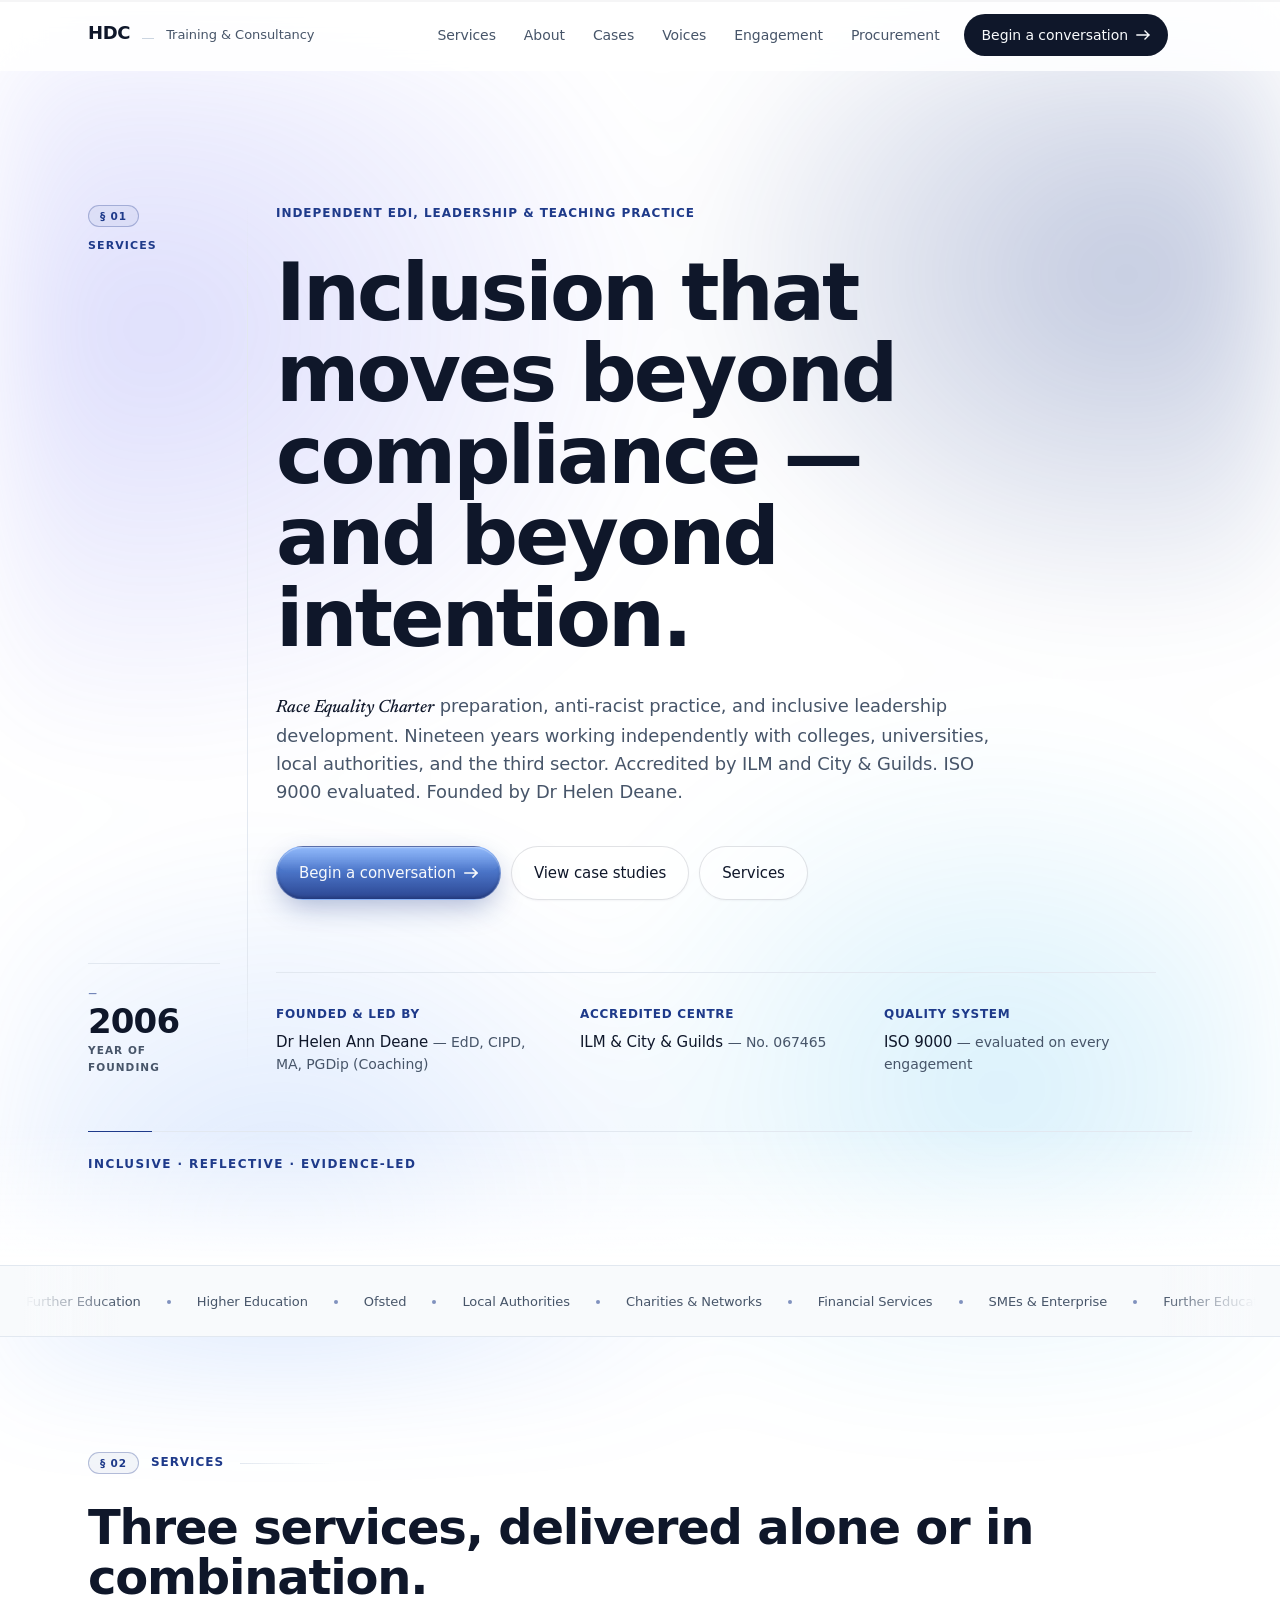
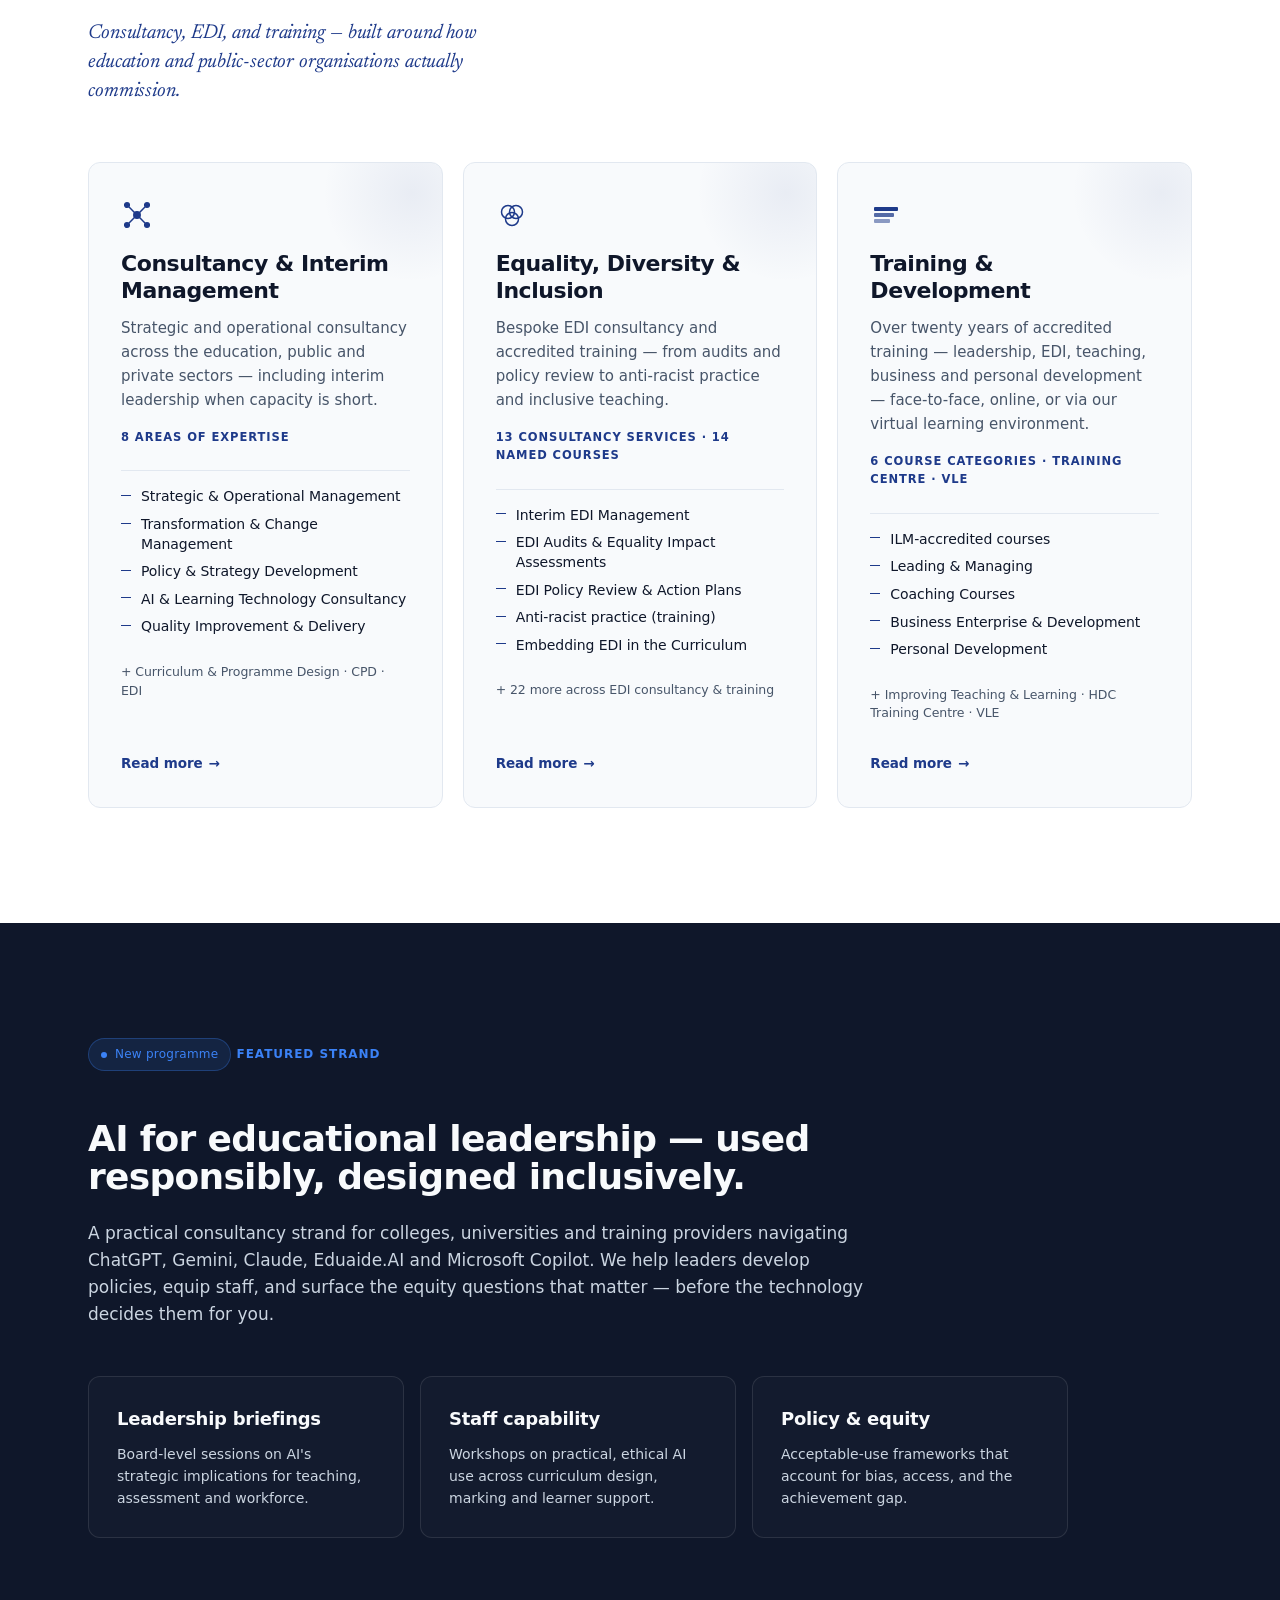
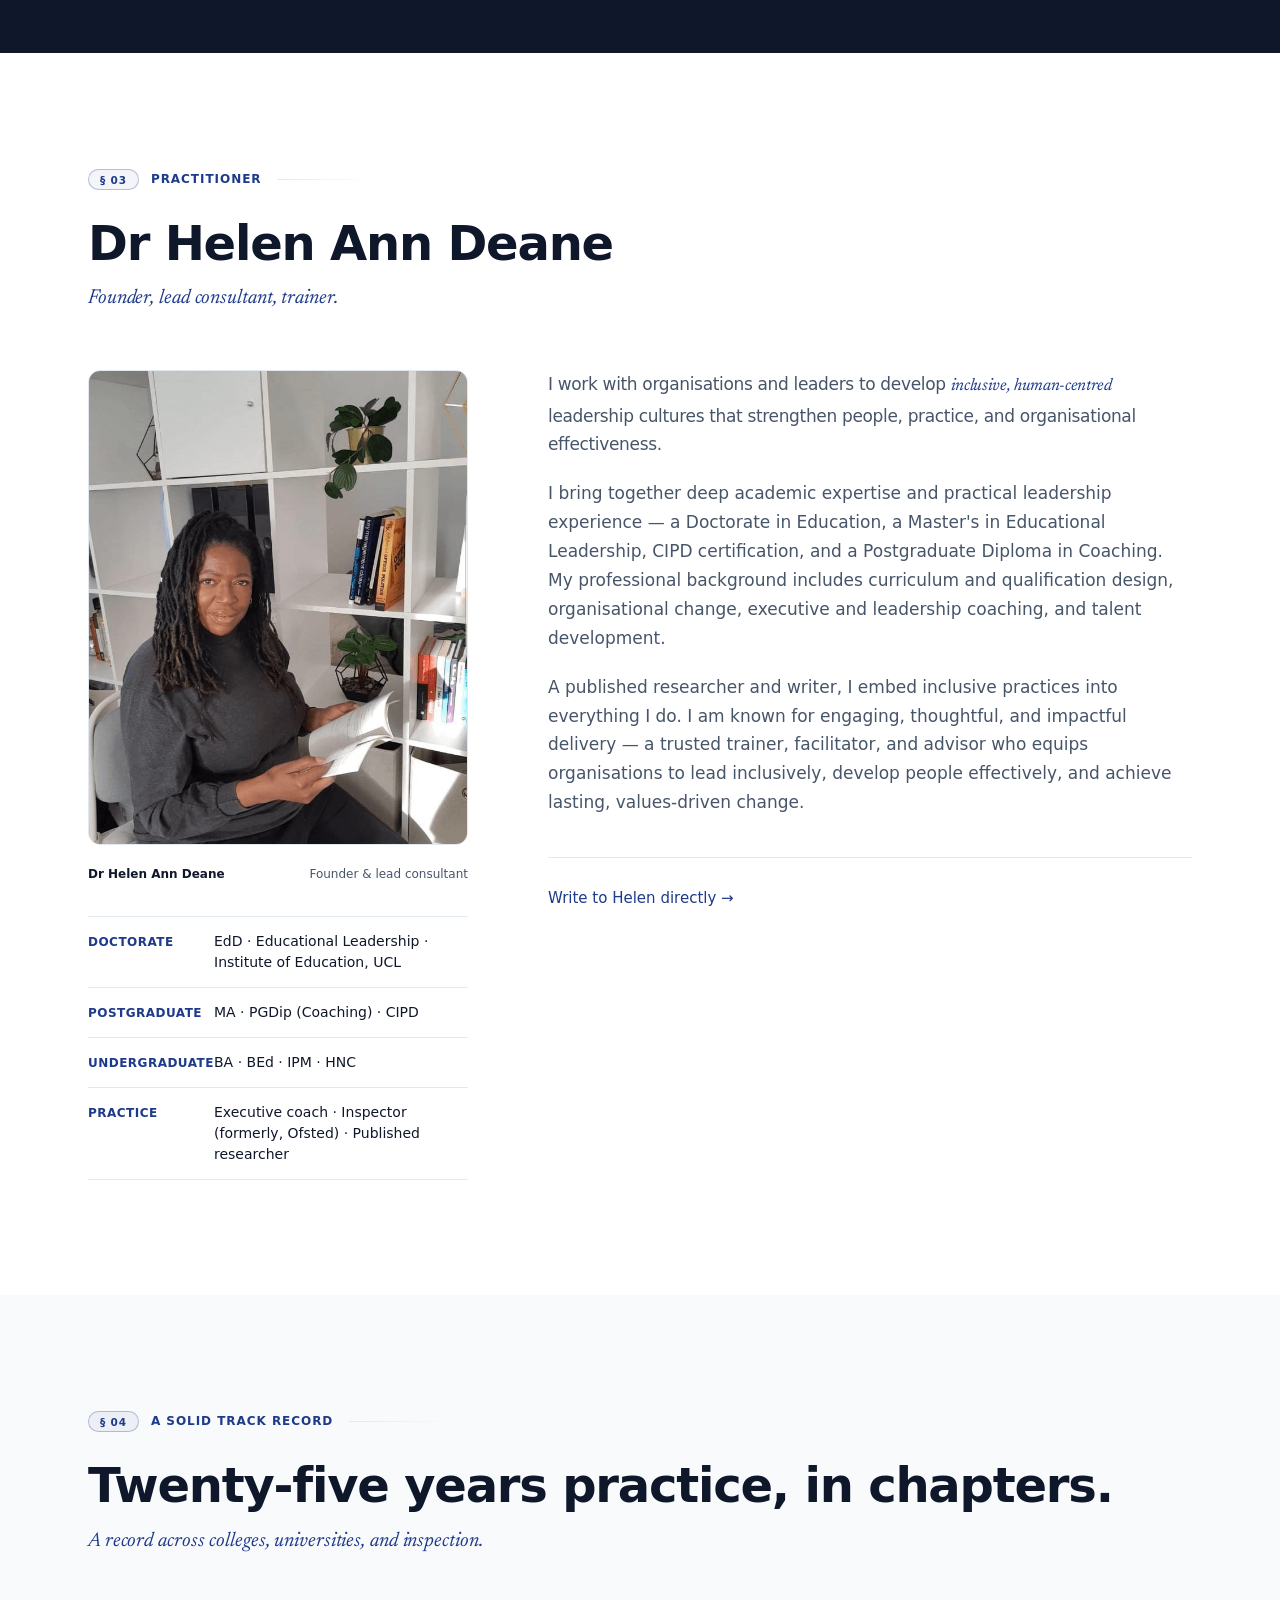
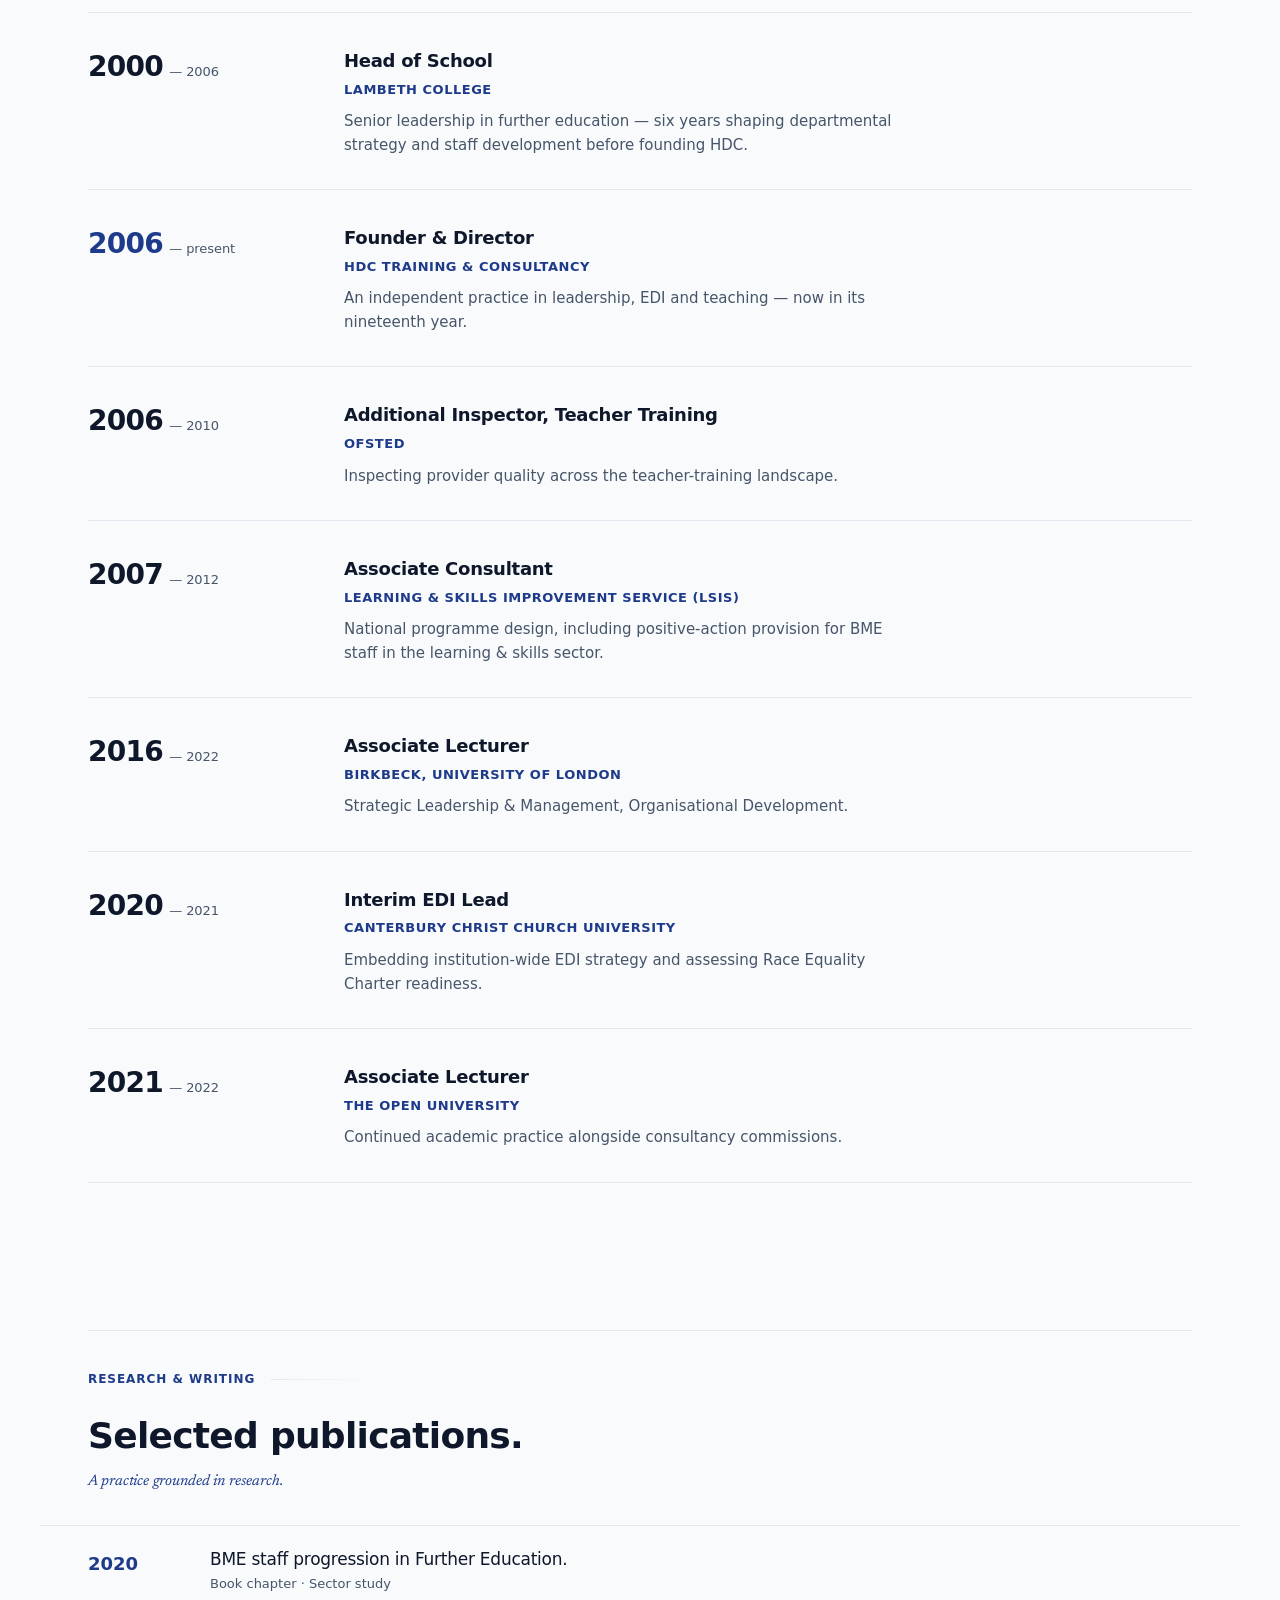
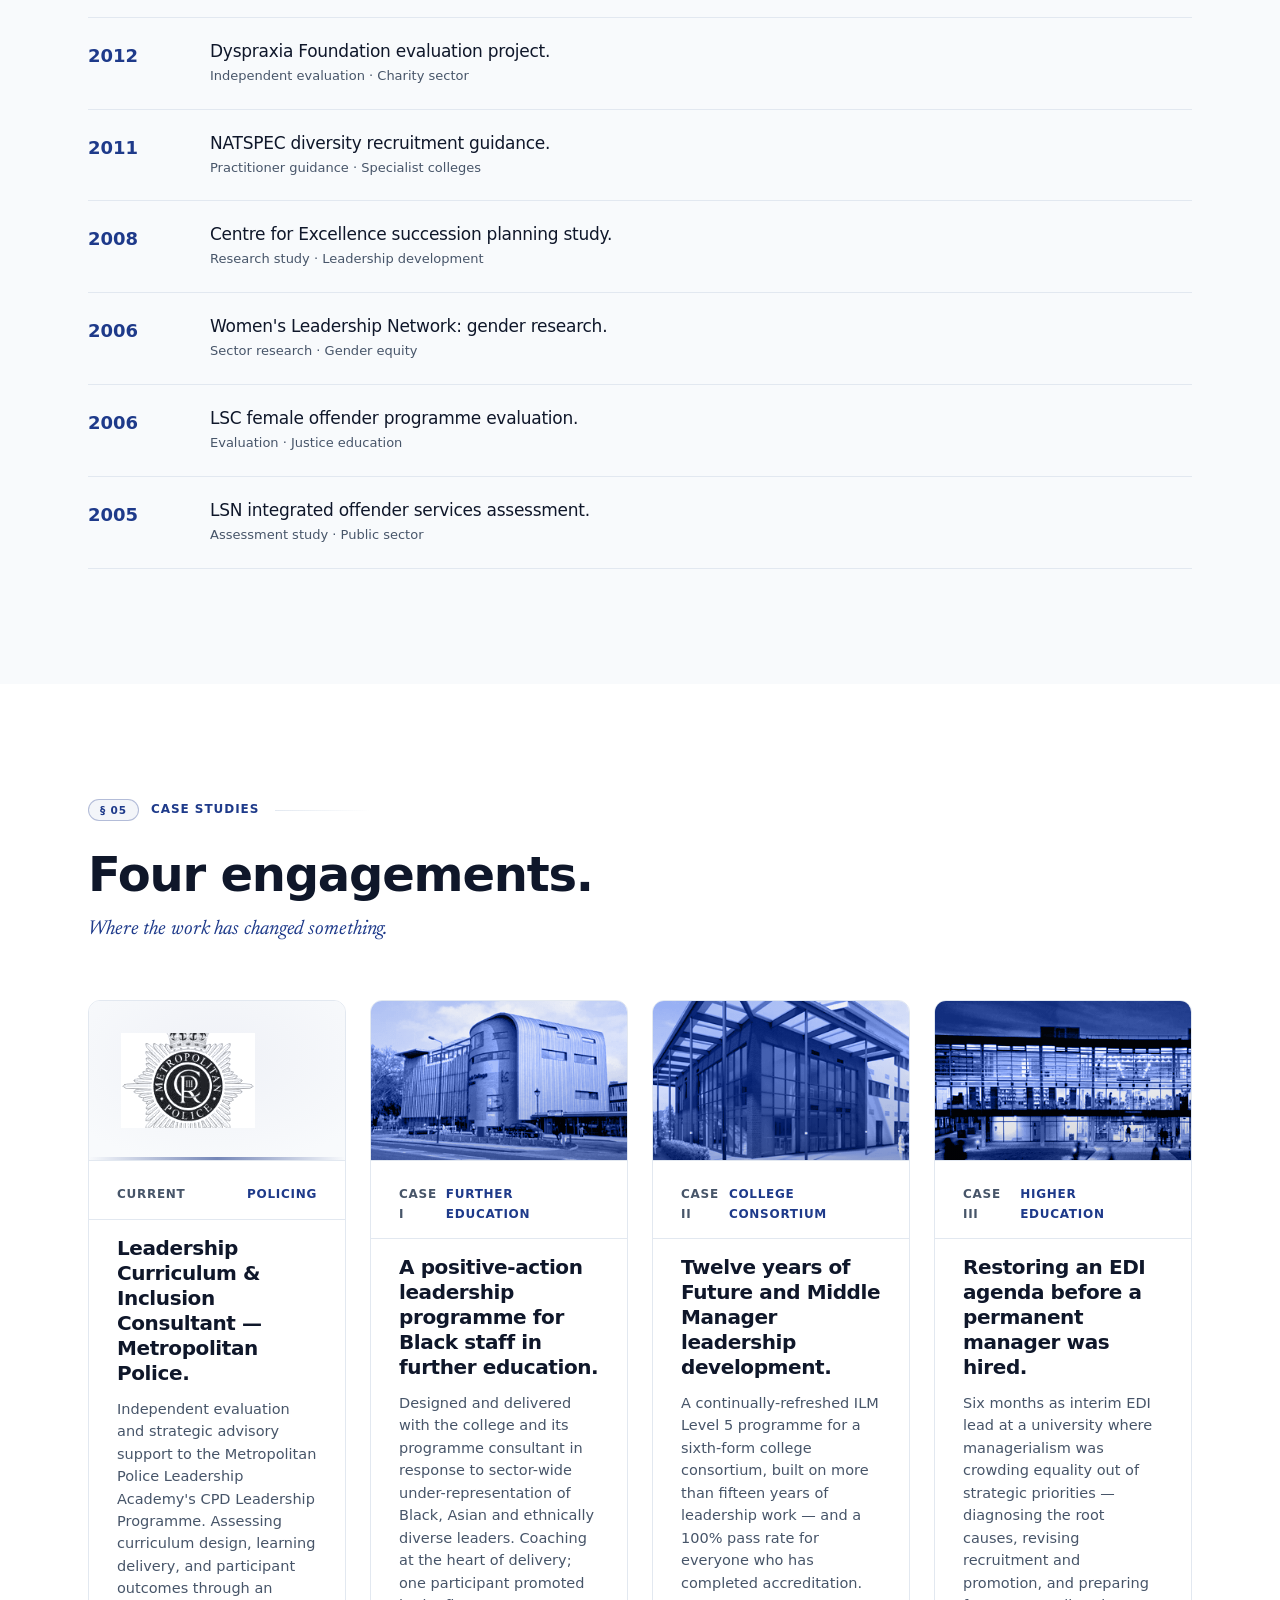
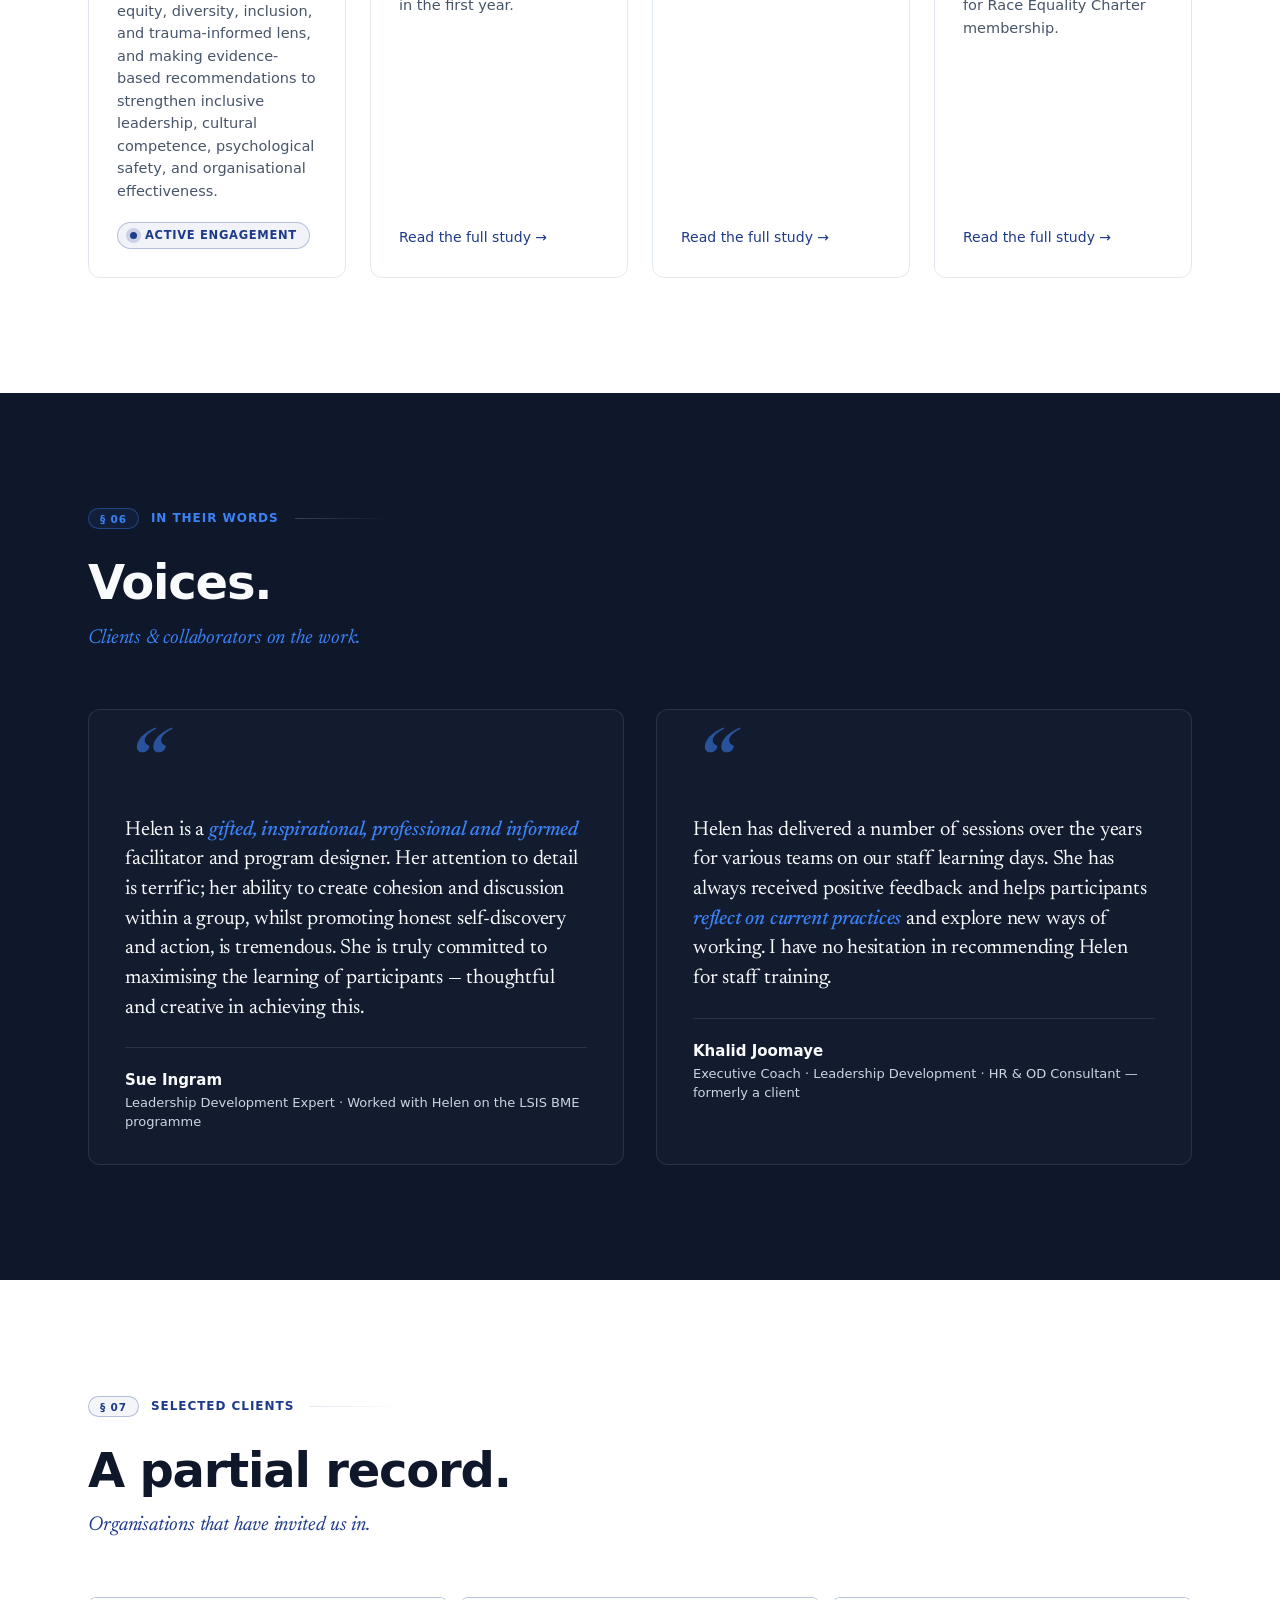
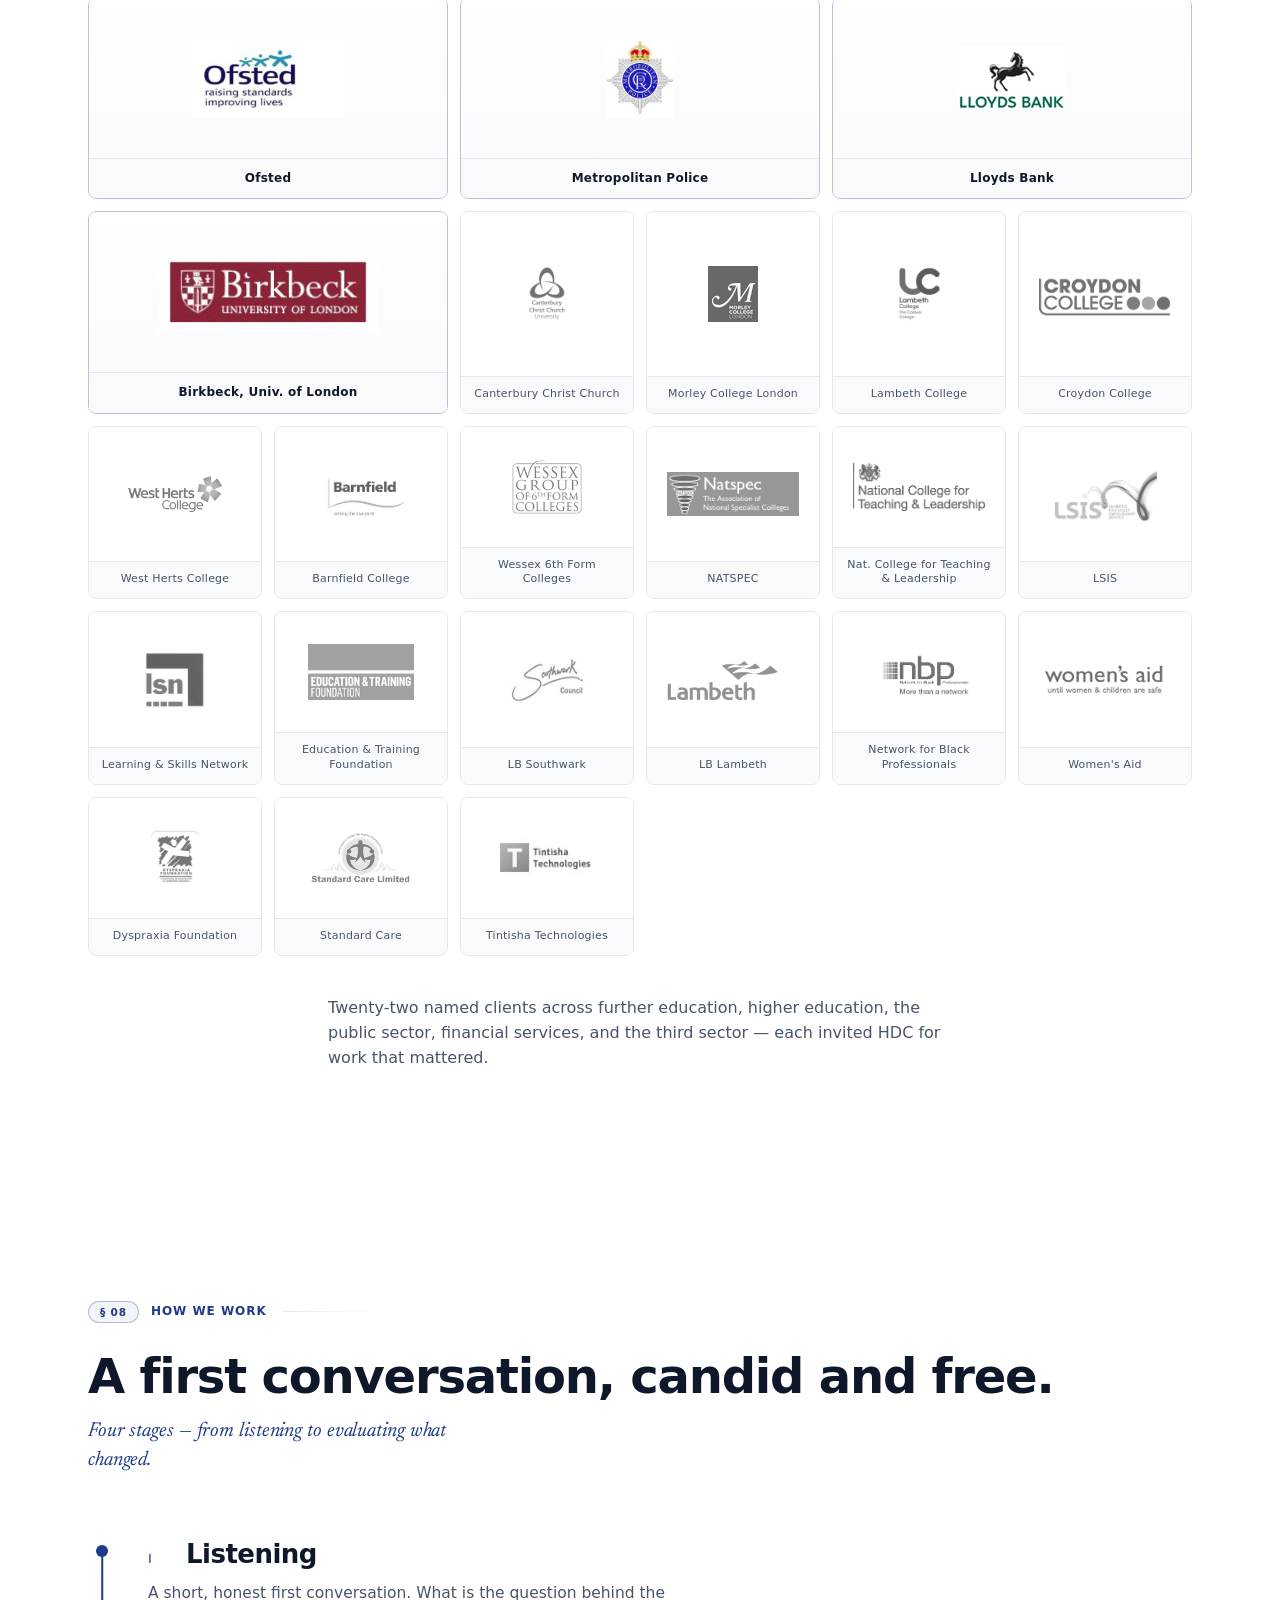
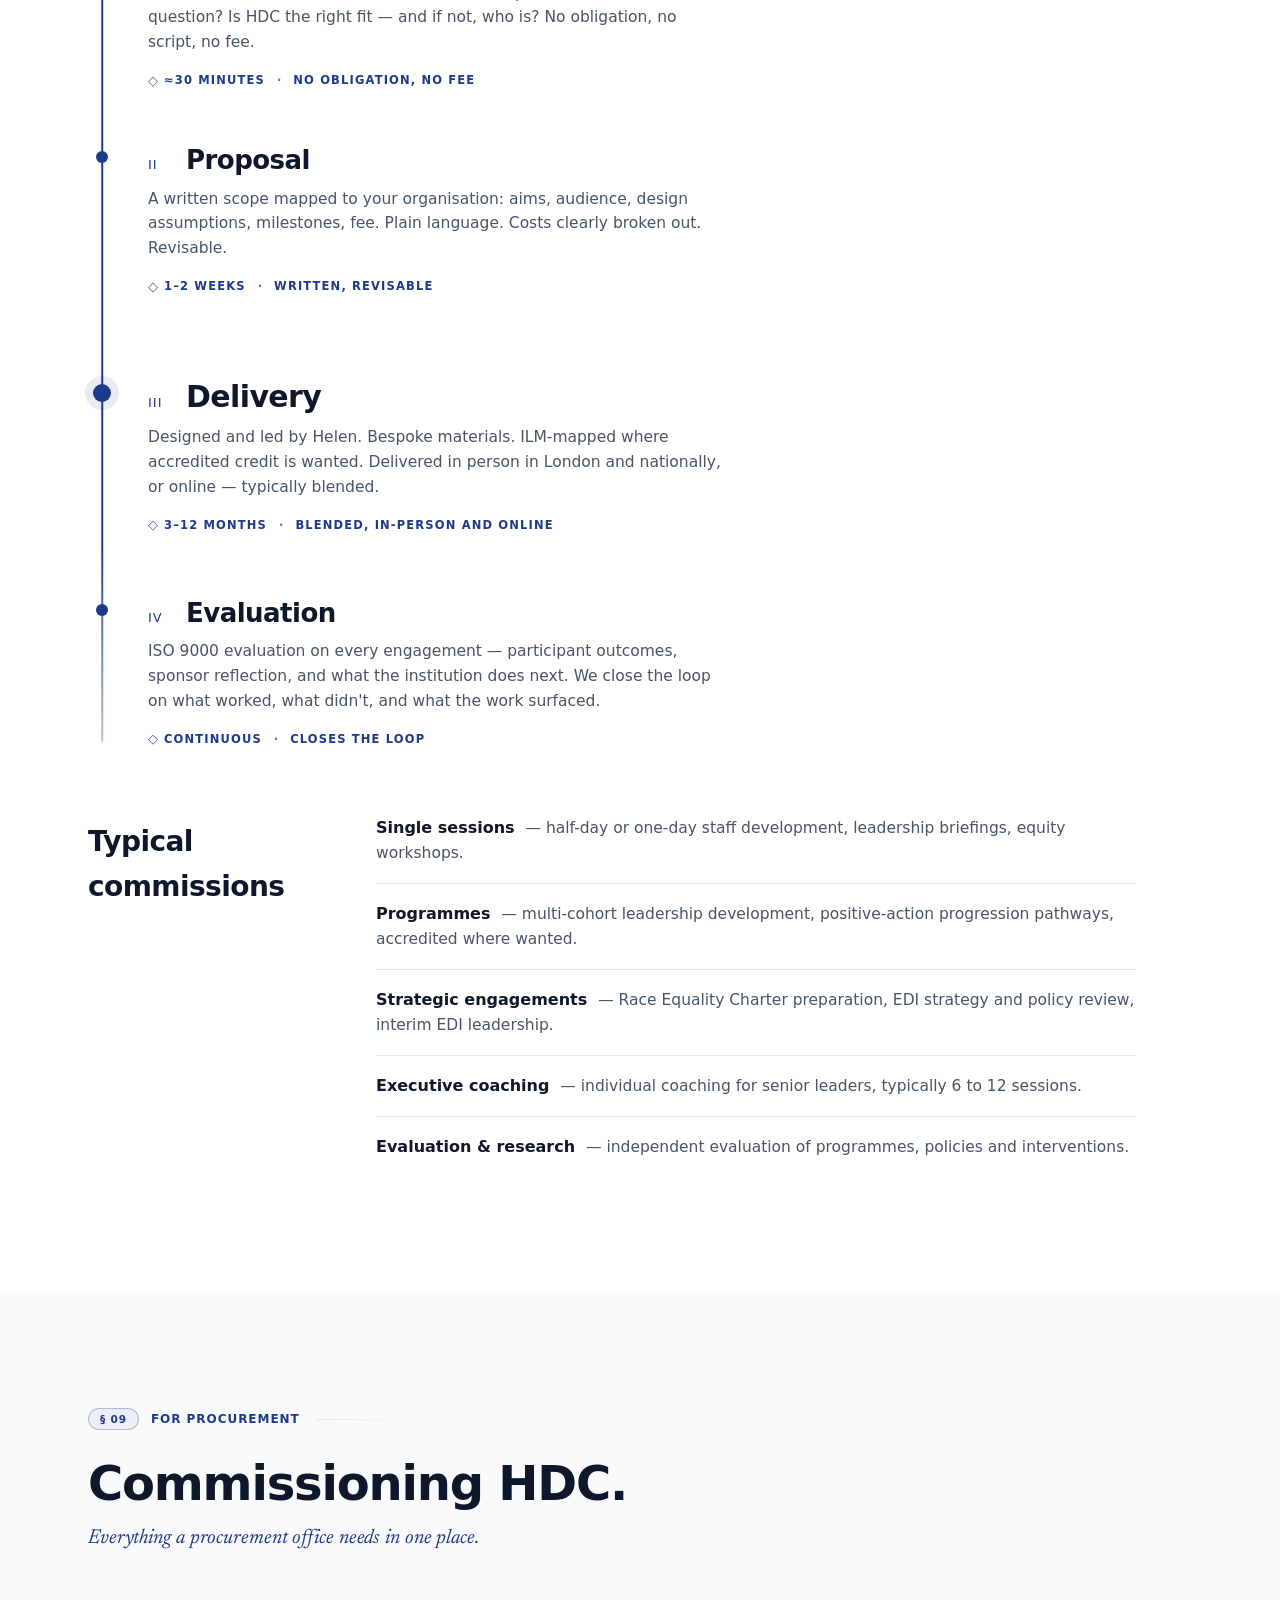
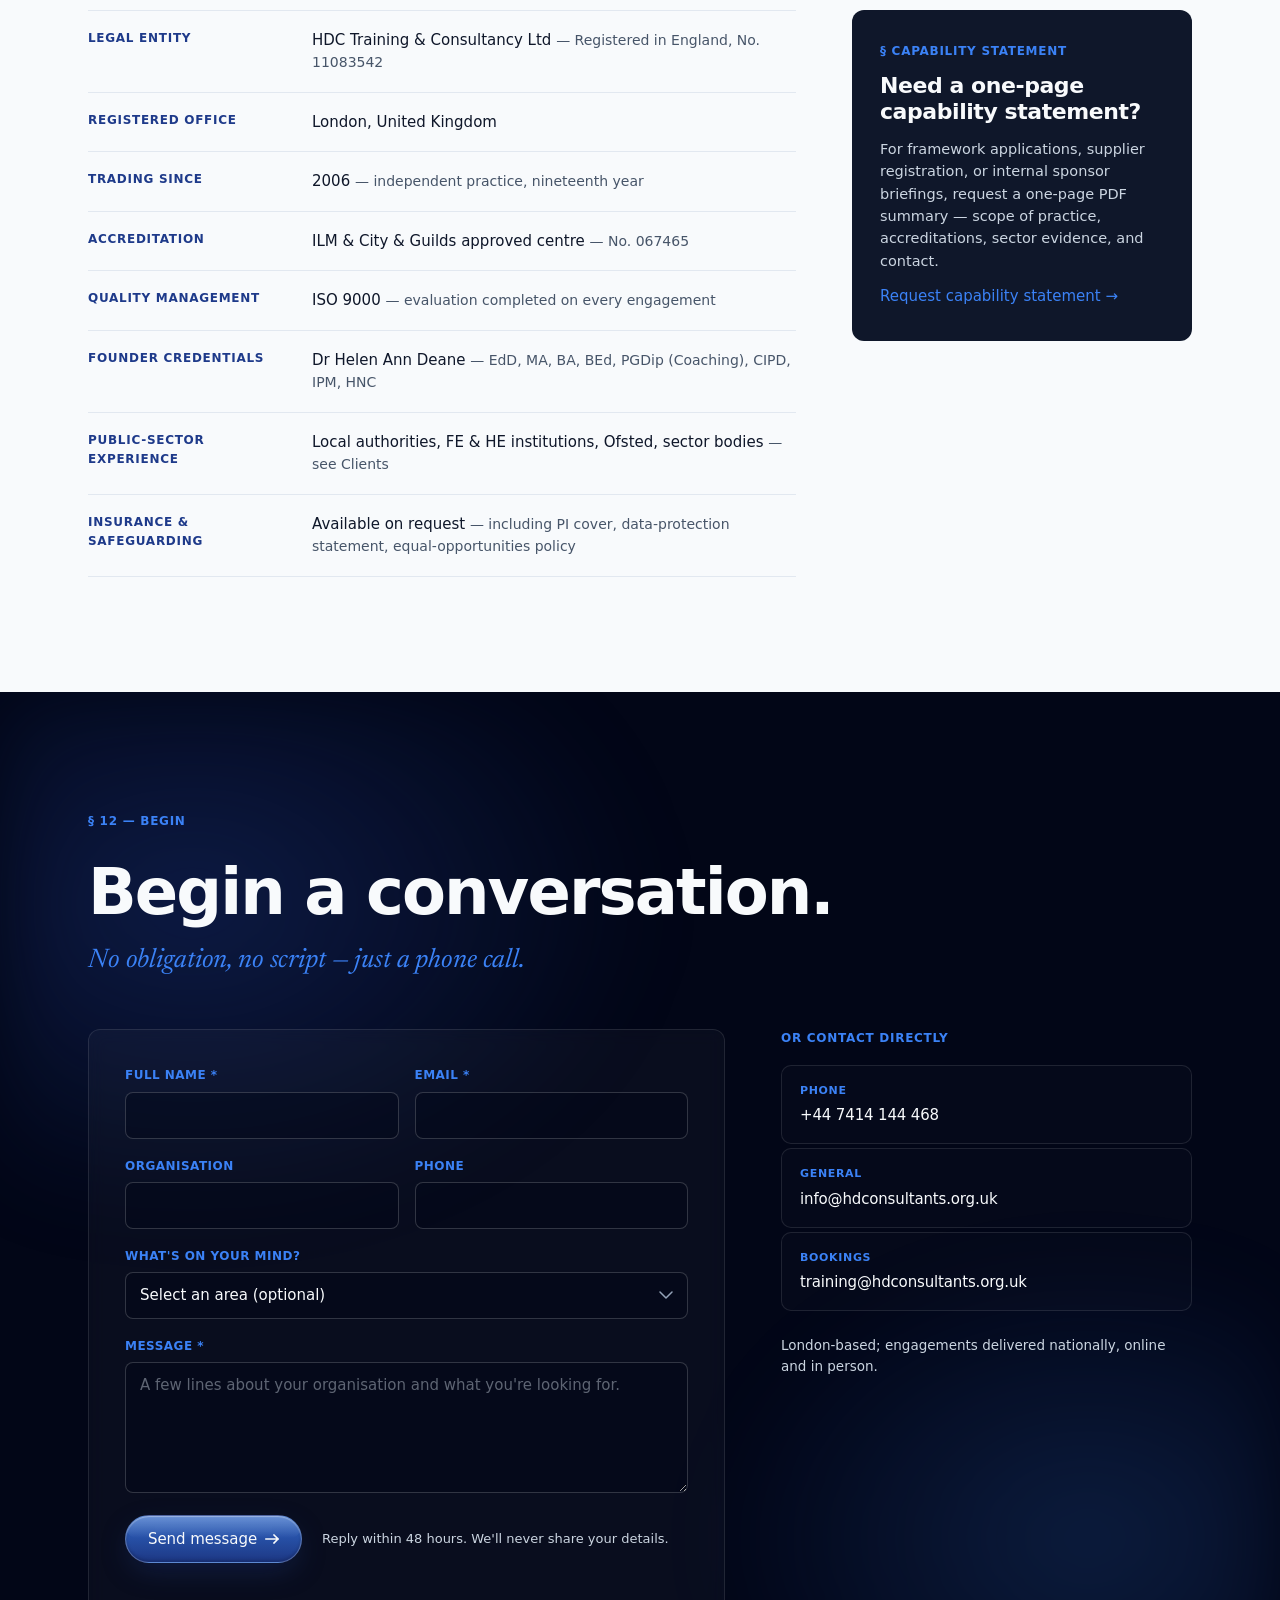
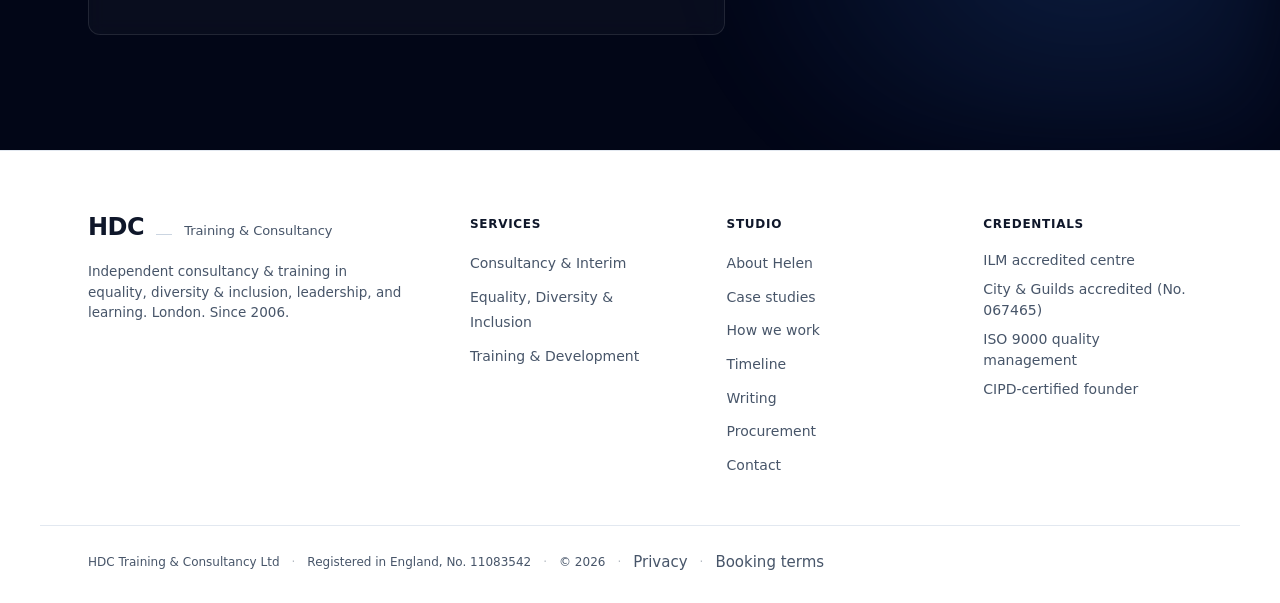
==== commit 991e72c6: "updates from client feedback" ====
--- a/index.html
+++ b/index.html
@@ -61,6 +61,8 @@
 
 <a class="skip-link" href="#main">Skip to main content</a>
 
+<div class="scroll-progress" aria-hidden="true"><span class="scroll-progress__bar"></span></div>
+
 <div class="grain" aria-hidden="true"></div>
 
 <header class="masthead" id="top">
@@ -551,6 +553,10 @@
       <p class="case__lede">
         Independent evaluation and strategic advisory support to the Metropolitan Police Leadership Academy's CPD Leadership Programme. Assessing curriculum design, learning delivery, and participant outcomes through an equity, diversity, inclusion, and trauma-informed lens, and making evidence-based recommendations to strengthen inclusive leadership, cultural competence, psychological safety, and organisational effectiveness.
       </p>
+      <span class="case__status">
+        <span class="case__status-dot" aria-hidden="true"></span>
+        Active engagement
+      </span>
     </article>
     <article class="case">
       <a href="case-i.html" class="case__thumb" aria-hidden="true" tabindex="-1">
@@ -649,10 +655,10 @@
   </div>
 
   <ul class="client-logos">
-    <li class="client-logo"><div class="client-logo__plate"><img src="client-logos/ofsted.png" alt="Ofsted" loading="lazy"></div><div class="client-logo__name">Ofsted</div></li>
-    <li class="client-logo"><div class="client-logo__plate"><img src="client-logos/met.jpg" alt="Metropolitan Police" loading="lazy"></div><div class="client-logo__name">Metropolitan Police</div></li>
-    <li class="client-logo"><div class="client-logo__plate"><img src="client-logos/lloyds-bank.png" alt="Lloyds Bank" loading="lazy"></div><div class="client-logo__name">Lloyds Bank</div></li>
-    <li class="client-logo"><div class="client-logo__plate"><img src="client-logos/birkbeck.png" alt="Birkbeck, University of London" loading="lazy"></div><div class="client-logo__name">Birkbeck, Univ. of London</div></li>
+    <li class="client-logo client-logo--featured"><div class="client-logo__plate"><img src="client-logos/ofsted.png" alt="Ofsted" loading="lazy"></div><div class="client-logo__name">Ofsted</div></li>
+    <li class="client-logo client-logo--featured"><div class="client-logo__plate"><img src="client-logos/met.jpg" alt="Metropolitan Police" loading="lazy"></div><div class="client-logo__name">Metropolitan Police</div></li>
+    <li class="client-logo client-logo--featured"><div class="client-logo__plate"><img src="client-logos/lloyds-bank.png" alt="Lloyds Bank" loading="lazy"></div><div class="client-logo__name">Lloyds Bank</div></li>
+    <li class="client-logo client-logo--featured"><div class="client-logo__plate"><img src="client-logos/birkbeck.png" alt="Birkbeck, University of London" loading="lazy"></div><div class="client-logo__name">Birkbeck, Univ. of London</div></li>
     <li class="client-logo"><div class="client-logo__plate"><img src="client-logos/canterbury-christ-church.png" alt="Canterbury Christ Church University" loading="lazy"></div><div class="client-logo__name">Canterbury Christ Church</div></li>
     <li class="client-logo"><div class="client-logo__plate"><img src="client-logos/morley-college.png" alt="Morley College London" loading="lazy"></div><div class="client-logo__name">Morley College London</div></li>
     <li class="client-logo"><div class="client-logo__plate"><img src="client-logos/lambeth-college.png" alt="Lambeth College" loading="lazy"></div><div class="client-logo__name">Lambeth College</div></li>
--- a/styles.css
+++ b/styles.css
@@ -12,7 +12,9 @@
   --text-2: #1E293B;
   --text-muted: #475569;
   --text-subtle: #64748B;
-  --text-faint: #94A3B8;
+  /* Was #94A3B8 — only 2.85:1 on white, fails WCAG AA.
+     #64748B gives 5.05:1 — passes AA for normal text. */
+  --text-faint: #64748B;
   --text-invert: #F8FAFC;
   --text-invert-muted: #CBD5E1;
 
@@ -163,9 +165,9 @@
 .dim { color: var(--text-faint); font-weight: 400; }
 
 /* Hide editorial-only spans without removing markup */
-.eyebrow__sq, .section-no, .hero__rail, .hero__index, .ticker,
+.eyebrow__sq,
 .masthead__strap .dot, .masthead__strap span:not(.live):not(.live-dot),
-.pillar__num, .feature-card__no, .stage__no, .voice__mark,
+.pillar__num, .feature-card__no, .stage__no,
 .case-tag__no, .case-subhead__no,
 .contact__eyebrow .eyebrow__sq--light {
   display: none !important;
@@ -458,10 +460,12 @@
   .hero::before { animation: none; }
 }
 .hero__grid {
-  display: block;
-}
-.hero__side { display: none; }
-.hero__main { max-width: 980px; }
+  display: grid;
+  grid-template-columns: 132px 1fr;
+  gap: 56px;
+  align-items: stretch;
+}
+.hero__main { max-width: 880px; }
 
 .eyebrow--hero {
   margin-bottom: 28px;
@@ -518,14 +522,9 @@
 }
 .hero__meta-v .dim { color: var(--text-muted); font-weight: 400; font-size: 14px; }
 
-.hero__rail { display: none; }
-
 @media (max-width: 760px) {
   .hero__meta { grid-template-columns: 1fr; gap: 20px; }
 }
-
-/* ─── TICKER (hidden in modern direction) ─────────────────────────── */
-.ticker, .ticker__track { display: none; }
 
 /* ─── PILLARS — three-up grid ─────────────────────────────────────── */
 .pillars { background: var(--bg); }
@@ -1254,8 +1253,85 @@
   line-height: 1.55;
   max-width: 560px;
 }
+/* Mobile timeline — a deliberate vertical-rail redesign, not a stack.
+   Dots connect along a thin spine; year becomes a small accent eyebrow;
+   role takes prominence. */
 @media (max-width: 800px) {
-  .rail__item { grid-template-columns: 1fr; gap: 8px; padding: 28px 0; }
+  .rail {
+    position: relative;
+    padding-left: 32px;
+    padding-right: var(--gutter);
+  }
+  .rail::before {
+    content: "";
+    position: absolute;
+    left: calc(var(--gutter) + 6px);
+    top: 32px;
+    bottom: 32px;
+    width: 1px;
+    background: linear-gradient(180deg,
+      var(--border-strong) 0%,
+      var(--border-strong) 80%,
+      transparent 100%);
+  }
+  .rail__item {
+    grid-template-columns: 1fr;
+    gap: 4px;
+    padding: 22px 0 26px;
+    position: relative;
+    border-top: 0;
+    border-bottom: 1px solid var(--border);
+  }
+  .rail__item:first-child { padding-top: 8px; }
+  .rail__item:last-child { border-bottom: 0; }
+  .rail__item::before {
+    content: "";
+    position: absolute;
+    left: calc(var(--gutter) - var(--gutter) - 26px); /* aligns with the spine */
+    top: 30px;
+    width: 9px;
+    height: 9px;
+    border-radius: 50%;
+    background: var(--bg-alt);
+    border: 1.5px solid var(--accent);
+    z-index: 2;
+  }
+  .rail__item--anchor::before {
+    background: var(--accent);
+    box-shadow: 0 0 0 4px color-mix(in srgb, var(--accent) 18%, transparent);
+  }
+  .rail__year {
+    font-family: var(--display);
+    font-size: 11.5px;
+    font-weight: 600;
+    color: var(--accent);
+    letter-spacing: 0.06em;
+    text-transform: uppercase;
+    line-height: 1;
+    gap: 4px;
+    margin-bottom: 6px;
+  }
+  .rail__year-end {
+    font-size: 11.5px;
+    color: var(--accent);
+    text-transform: uppercase;
+    letter-spacing: 0.06em;
+  }
+  .rail__item--anchor .rail__year { color: var(--text); }
+  .rail__item--anchor .rail__year-end { color: var(--text-muted); }
+  .rail__role h3 {
+    font-size: 17px;
+    line-height: 1.25;
+    margin-bottom: 4px;
+  }
+  .rail__org {
+    font-size: 12px;
+    margin-bottom: 8px;
+  }
+  .rail__note {
+    font-size: 14.5px;
+    line-height: 1.5;
+  }
 }
 
 /* ─── VOICES (TESTIMONIALS) ────────────────────────────────────────── */
@@ -2095,11 +2171,11 @@
   .mobile-cta__btn--primary:active { background: var(--accent-hover); }
 }
 
-/* ─── Scroll-in reveal ────────────────────────────────────────────── */
+/* ─── Scroll-in reveal — restrained. Settle, don't pop. ───────────── */
 .in-view {
   opacity: 0;
-  transform: translateY(16px);
-  transition: opacity 0.8s var(--ease-out), transform 0.8s var(--ease-out);
+  transform: translateY(6px);
+  transition: opacity 0.55s var(--ease-out), transform 0.55s var(--ease-out);
 }
 .in-view.is-visible { opacity: 1; transform: translateY(0); }
 
@@ -2503,3 +2579,452 @@
   .case-foot__inner { grid-template-columns: 1fr; gap: 32px; }
   .case-cta { padding-left: 0; border-left: 0; padding-top: 0; }
 }
+
+/* ═══════════════════════════════════════════════════════════════════
+   EDITORIAL REFINEMENT LAYER
+   Restores the §-numbered editorial spine, hero side rail, ticker,
+   and pull-quote mark. Fixes recent case-grid regression. Adds a
+   subtle scroll-progress indicator at the masthead.
+   ═══════════════════════════════════════════════════════════════════ */
+
+/* ─── 1. Scroll progress indicator — top hairline ──────────────────── */
+.scroll-progress {
+  position: fixed;
+  top: 0; left: 0; right: 0;
+  height: 2px;
+  z-index: 60;
+  background: rgba(15, 23, 42, 0.04);
+  pointer-events: none;
+}
+.scroll-progress__bar {
+  display: block;
+  height: 100%;
+  background: linear-gradient(90deg,
+    var(--accent) 0%,
+    var(--accent-mid) 60%,
+    #60A5FA 100%);
+  transform: scaleX(var(--scroll-progress, 0));
+  transform-origin: left center;
+  transition: transform 0.08s linear;
+  box-shadow: 0 0 12px rgba(59, 130, 246, 0.35);
+}
+@media (prefers-reduced-motion: reduce) {
+  .scroll-progress__bar { transition: none; }
+}
+
+/* ─── 2. Section-no folio chip — the editorial spine ───────────────── */
+.section-head__top {
+  flex-wrap: wrap;
+  gap: 12px;
+}
+.section-no {
+  display: inline-flex;
+  align-items: center;
+  font-family: var(--display);
+  font-size: 10.5px;
+  font-weight: 600;
+  letter-spacing: 0.08em;
+  font-variant-numeric: tabular-nums;
+  color: var(--accent);
+  padding: 5px 11px 4px;
+  border: 1px solid color-mix(in srgb, var(--accent) 30%, transparent);
+  border-radius: 999px;
+  background: color-mix(in srgb, var(--accent) 5%, transparent);
+  text-transform: uppercase;
+  line-height: 1;
+  white-space: nowrap;
+}
+.section-head--invert .section-no {
+  color: var(--accent-mid);
+  border-color: color-mix(in srgb, var(--accent-mid) 40%, transparent);
+  background: color-mix(in srgb, var(--accent-mid) 8%, transparent);
+}
+/* Trailing hairline rule that runs from the section name into negative space —
+   gives the section-head__top a magazine-folio feel. */
+.section-head__top {
+  position: relative;
+}
+.section-head__top::after {
+  content: "";
+  flex: 1;
+  height: 1px;
+  max-width: 96px;
+  background: linear-gradient(90deg, var(--border) 0%, transparent 100%);
+  align-self: center;
+  margin-left: 4px;
+}
+.section-head--invert .section-head__top::after {
+  background: linear-gradient(90deg, var(--border-dark-strong) 0%, transparent 100%);
+}
+
+/* ─── 3. Hero side rail — magazine-style folio mark ────────────────── */
+.hero__side {
+  display: flex;
+  flex-direction: column;
+  justify-content: space-between;
+  align-items: flex-start;
+  gap: 24px;
+  min-height: 360px;
+  padding-top: 6px;
+  position: relative;
+}
+/* Vertical hairline running the height of the rail */
+.hero__side::after {
+  content: "";
+  position: absolute;
+  top: 6px;
+  bottom: 6px;
+  right: -28px;
+  width: 1px;
+  background: linear-gradient(180deg,
+    transparent 0%,
+    var(--border) 12%,
+    var(--border) 88%,
+    transparent 100%);
+}
+.hero__index {
+  display: flex;
+  flex-direction: column;
+  align-items: flex-start;
+  gap: 10px;
+}
+.hero__index .section-name {
+  font-size: 11px;
+  letter-spacing: 0.10em;
+}
+.hero__est {
+  padding-top: 24px;
+  border-top: 1px solid var(--border);
+  width: 100%;
+  display: flex;
+  flex-direction: column;
+  gap: 4px;
+}
+.hero__est-num {
+  font-family: var(--display);
+  font-weight: 600;
+  font-size: 34px;
+  letter-spacing: -0.025em;
+  color: var(--text);
+  font-variant-numeric: tabular-nums;
+  line-height: 0.95;
+}
+.hero__est-num::before {
+  content: "—";
+  display: block;
+  font-family: var(--serif);
+  font-style: italic;
+  font-weight: 400;
+  font-size: 14px;
+  color: var(--accent);
+  margin-bottom: 4px;
+  letter-spacing: 0;
+}
+.hero__est-label {
+  font-size: 10.5px;
+  font-weight: 600;
+  letter-spacing: 0.10em;
+  text-transform: uppercase;
+  color: var(--text-muted);
+}
+
+/* ─── 4. Hero bottom rail — pillar tagline ─────────────────────────── */
+.hero__rail {
+  display: block;
+  margin-top: 56px;
+  padding: 18px 0 0;
+  border-top: 1px solid var(--border);
+  position: relative;
+}
+.hero__rail::before {
+  content: "";
+  position: absolute;
+  top: -1px;
+  left: 0;
+  width: 64px;
+  height: 1px;
+  background: var(--accent);
+}
+.hero__rail-text {
+  font-family: var(--display);
+  font-size: 12px;
+  font-weight: 600;
+  letter-spacing: 0.12em;
+  text-transform: uppercase;
+  color: var(--accent);
+}
+
+/* Mobile — collapse the side rail; show as a small inline marker above hero copy */
+@media (max-width: 860px) {
+  .hero__grid {
+    grid-template-columns: 1fr;
+    gap: 24px;
+  }
+  .hero__side {
+    flex-direction: row;
+    align-items: flex-end;
+    justify-content: space-between;
+    min-height: 0;
+    padding-bottom: 16px;
+    border-bottom: 1px solid var(--border);
+  }
+  .hero__side::after { display: none; }
+  .hero__est {
+    padding-top: 0;
+    border-top: 0;
+    flex-direction: row;
+    align-items: baseline;
+    gap: 10px;
+    width: auto;
+  }
+  .hero__est-num { font-size: 20px; }
+  .hero__est-num::before { display: none; }
+  .hero__est-label { font-size: 11px; }
+  .hero__rail { margin-top: 40px; }
+}
+
+/* ─── 5. Sector ticker — refined marquee ───────────────────────────── */
+.ticker {
+  display: block;
+  position: relative;
+  overflow: hidden;
+  padding: 22px 0;
+  background: var(--bg-alt);
+  border-top: 1px solid var(--border);
+  border-bottom: 1px solid var(--border);
+}
+/* Edge fade gradients so type doesn't hard-clip at viewport edges */
+.ticker::before,
+.ticker::after {
+  content: "";
+  position: absolute;
+  top: 0;
+  bottom: 0;
+  width: 120px;
+  z-index: 2;
+  pointer-events: none;
+}
+.ticker::before {
+  left: 0;
+  background: linear-gradient(90deg, var(--bg-alt) 20%, transparent 100%);
+}
+.ticker::after {
+  right: 0;
+  background: linear-gradient(270deg, var(--bg-alt) 20%, transparent 100%);
+}
+.ticker__track {
+  display: inline-flex;
+  align-items: center;
+  gap: 0;
+  white-space: nowrap;
+  animation: ticker-scroll 58s linear infinite;
+  will-change: transform;
+}
+.ticker__track span {
+  display: inline-flex;
+  align-items: center;
+  padding: 0 26px;
+  font-family: var(--display);
+  font-size: 13px;
+  font-weight: 500;
+  letter-spacing: -0.005em;
+  color: var(--text-muted);
+}
+.ticker__track i {
+  display: inline-block;
+  width: 4px;
+  height: 4px;
+  border-radius: 50%;
+  background: var(--accent);
+  opacity: 0.55;
+  flex-shrink: 0;
+}
+@keyframes ticker-scroll {
+  from { transform: translate3d(0, 0, 0); }
+  to   { transform: translate3d(-50%, 0, 0); }
+}
+@media (prefers-reduced-motion: reduce) {
+  .ticker__track { animation: none; transform: translate3d(0, 0, 0); }
+  .ticker__track > *:nth-child(n+8) { display: none; }
+  .ticker::before, .ticker::after { display: none; }
+}
+
+/* ─── 6. Voice mark — giant editorial quote ────────────────────────── */
+.voice__mark {
+  display: block !important;
+  font-family: var(--serif);
+  font-style: italic;
+  font-weight: 400;
+  font-size: 96px;
+  line-height: 0.6;
+  color: var(--accent-mid);
+  opacity: 0.55;
+  margin-bottom: 12px;
+  letter-spacing: -0.05em;
+  user-select: none;
+}
+
+/* ─── 7. Case-grid fix — Met Police status chip + tonal balance ────── */
+/* The "Current" card has no detail page — close it with a live-status chip
+   instead of leaving an empty terminal where the other cards have a CTA. */
+.case--current { position: relative; }
+.case__status {
+  display: inline-flex;
+  align-items: center;
+  gap: 8px;
+  margin: 0 28px 28px;
+  padding: 7px 12px 6px;
+  border: 1px solid color-mix(in srgb, var(--accent) 28%, transparent);
+  background: color-mix(in srgb, var(--accent) 6%, transparent);
+  border-radius: 999px;
+  font-size: 11.5px;
+  font-weight: 600;
+  letter-spacing: 0.06em;
+  text-transform: uppercase;
+  color: var(--accent);
+  align-self: flex-start;
+  line-height: 1;
+}
+.case__status-dot {
+  position: relative;
+  width: 7px;
+  height: 7px;
+  border-radius: 50%;
+  background: var(--accent);
+  box-shadow: 0 0 0 4px color-mix(in srgb, var(--accent) 18%, transparent);
+}
+.case__status-dot::before {
+  content: "";
+  position: absolute;
+  inset: -3px;
+  border-radius: 50%;
+  border: 1px solid var(--accent);
+  opacity: 0;
+  animation: status-pulse 2.4s var(--ease-out) infinite;
+}
+@keyframes status-pulse {
+  0%   { transform: scale(0.6); opacity: 0.7; }
+  100% { transform: scale(2.2); opacity: 0; }
+}
+@media (prefers-reduced-motion: reduce) {
+  .case__status-dot::before { animation: none; opacity: 0; }
+}
+
+/* Refine the logo thumbnail — give it tonal parity with the editorial photos:
+   subtle navy radial that echoes the dark gradient on the other thumbs,
+   and a thin accent baseline that ties it to the other cards. */
+.case__thumb--logo {
+  background:
+    radial-gradient(ellipse 100% 100% at 50% 35%,
+      color-mix(in srgb, var(--accent) 7%, var(--bg)) 0%,
+      var(--bg-alt) 70%);
+  padding: 32px;
+  position: relative;
+}
+.case__thumb--logo::before {
+  content: "";
+  position: absolute;
+  left: 0; right: 0; bottom: 0;
+  height: 3px;
+  background: linear-gradient(90deg,
+    transparent 0%,
+    var(--accent) 50%,
+    transparent 100%);
+  opacity: 0.6;
+}
+
+/* ─── 8. Publications subsection — tighter parity with timeline ────── */
+.timeline__publications .section-head {
+  padding-top: 72px;
+  padding-bottom: 32px;
+  position: relative;
+}
+.timeline__publications .section-head::before {
+  content: "";
+  position: absolute;
+  top: 32px;
+  left: var(--gutter);
+  right: var(--gutter);
+  height: 1px;
+  background: var(--border);
+}
+.timeline__publications .display--md {
+  letter-spacing: -0.02em;
+}
+
+/* ─── 9. Section-head spacing refinement ───────────────────────────── */
+/* The §-chip + name + trailing rule wants a touch more breathing room
+   between top-row and the display heading below. */
+.section-head__top {
+  margin-bottom: 28px;
+}
+
+/* ─── 10. Subtle masthead refinement — sharper "scrolled" state ────── */
+.masthead.is-scrolled {
+  background: rgba(255, 255, 255, 0.92);
+  box-shadow: 0 1px 0 var(--border), 0 8px 24px -16px rgba(15, 23, 42, 0.08);
+  border-bottom-color: transparent;
+}
+
+/* ─── 11. Mobile — make sure section-no doesn't crowd at small sizes ── */
+@media (max-width: 600px) {
+  .section-head__top {
+    gap: 10px;
+    margin-bottom: 20px;
+  }
+  .section-no {
+    font-size: 10px;
+    padding: 4px 9px 3px;
+  }
+  .section-head__top::after { display: none; }
+}
+
+/* ─── 12. Mobile bottom-CTA — give scroll progress room to breathe ─── */
+@media (max-width: 760px) {
+  .scroll-progress { top: 0; }
+}
+
+/* ─── 13. Featured-tier clients — gives the flat 22-cell wall a primary
+   hierarchy moment. Flagship clients (Ofsted, Met, Lloyds, Birkbeck) sit
+   in a wider, full-color top row; the rest stay in the desaturated grid. */
+.client-logo--featured {
+  grid-column: span 2;
+}
+.client-logo--featured .client-logo__plate {
+  min-height: 160px;
+  padding: 36px 28px;
+  background:
+    linear-gradient(180deg, var(--bg) 0%, color-mix(in srgb, var(--accent) 2%, var(--bg)) 100%);
+}
+.client-logo--featured .client-logo__plate img {
+  max-height: 80px;
+  filter: none;
+  opacity: 1;
+}
+.client-logo--featured .client-logo__name {
+  font-size: 12px;
+  font-weight: 600;
+  letter-spacing: 0.02em;
+  color: var(--text);
+  padding: 12px 14px;
+}
+.client-logo--featured {
+  border-color: color-mix(in srgb, var(--accent) 22%, var(--border));
+}
+@media (hover: hover) {
+  .client-logo--featured:hover {
+    border-color: var(--accent);
+    transform: translateY(-2px);
+  }
+  .client-logo--featured {
+    transition: border-color var(--dur) var(--ease-out), transform var(--dur) var(--ease-out);
+  }
+}
+@media (max-width: 1100px) {
+  .client-logo--featured { grid-column: span 2; }
+}
+@media (max-width: 700px) {
+  .client-logo--featured { grid-column: span 1; }
+  .client-logo--featured .client-logo__plate { min-height: 130px; padding: 28px 20px; }
+  .client-logo--featured .client-logo__plate img { max-height: 64px; }
+}
